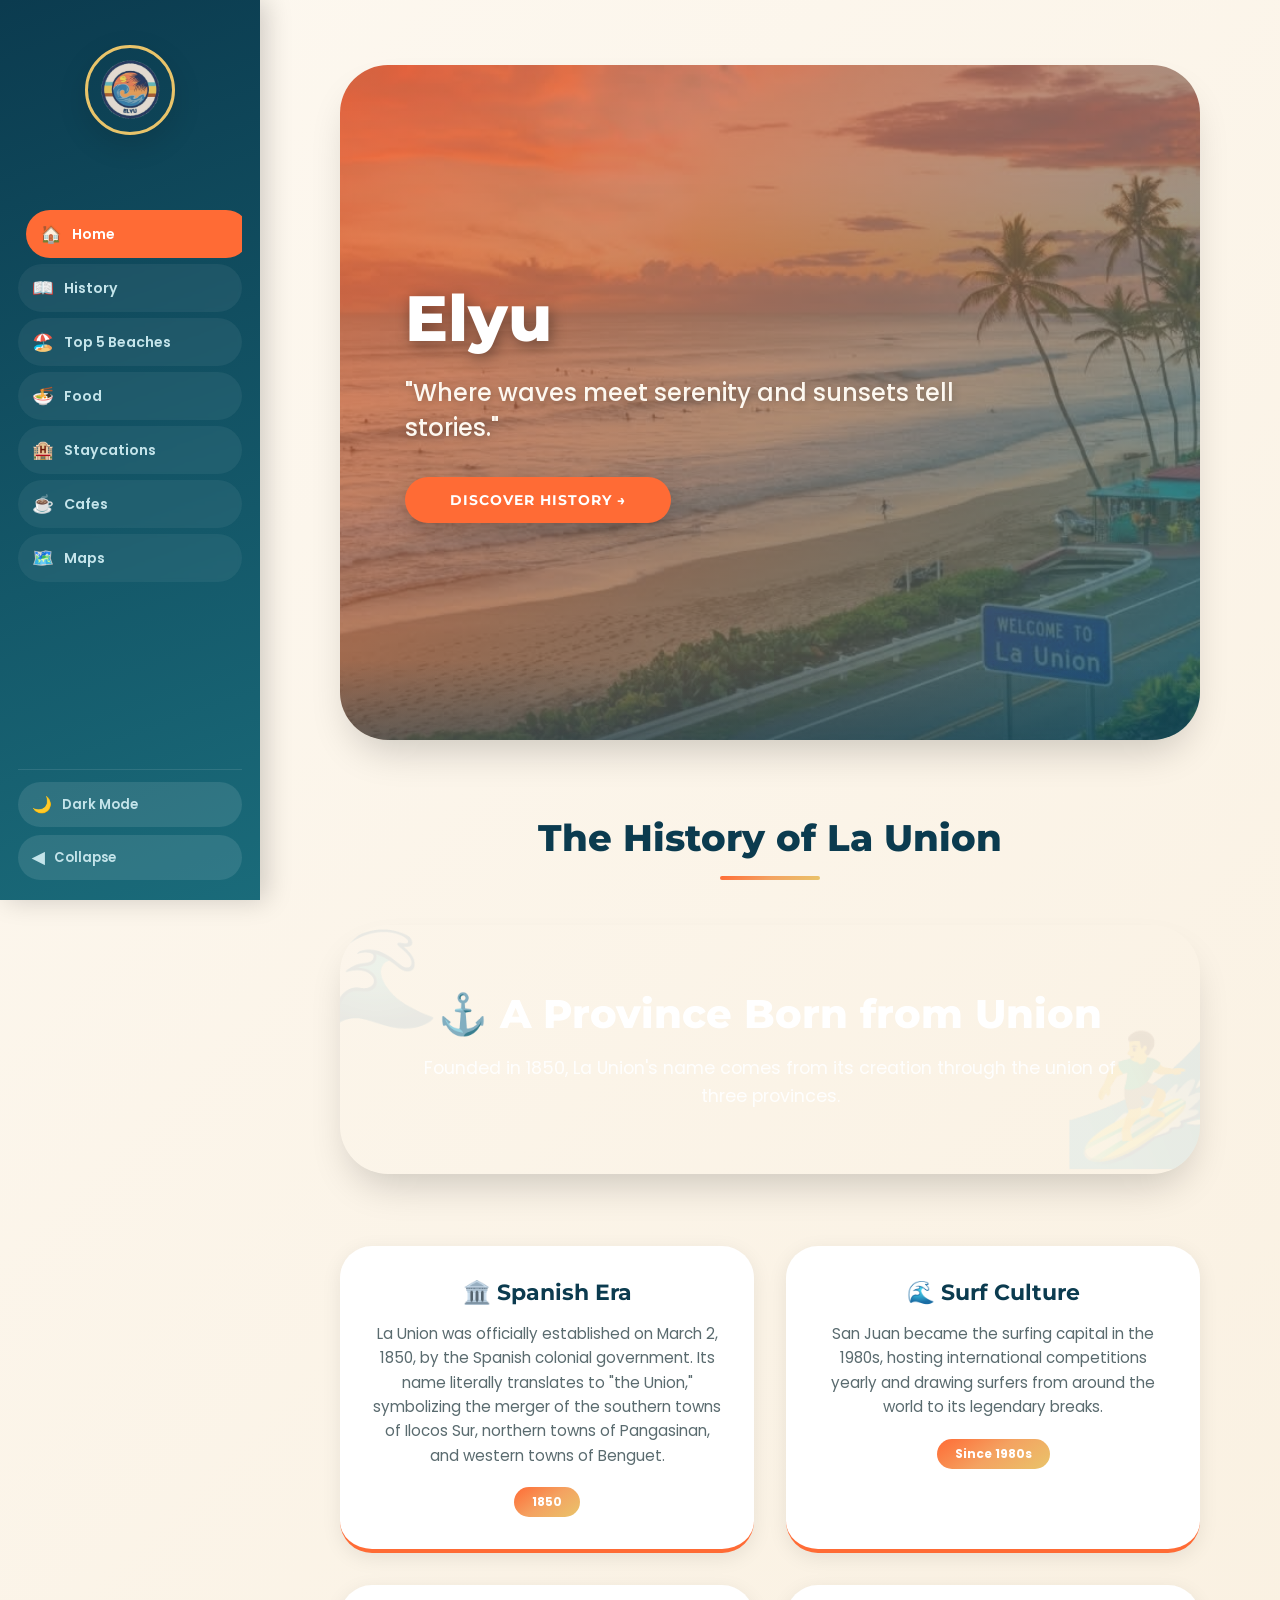
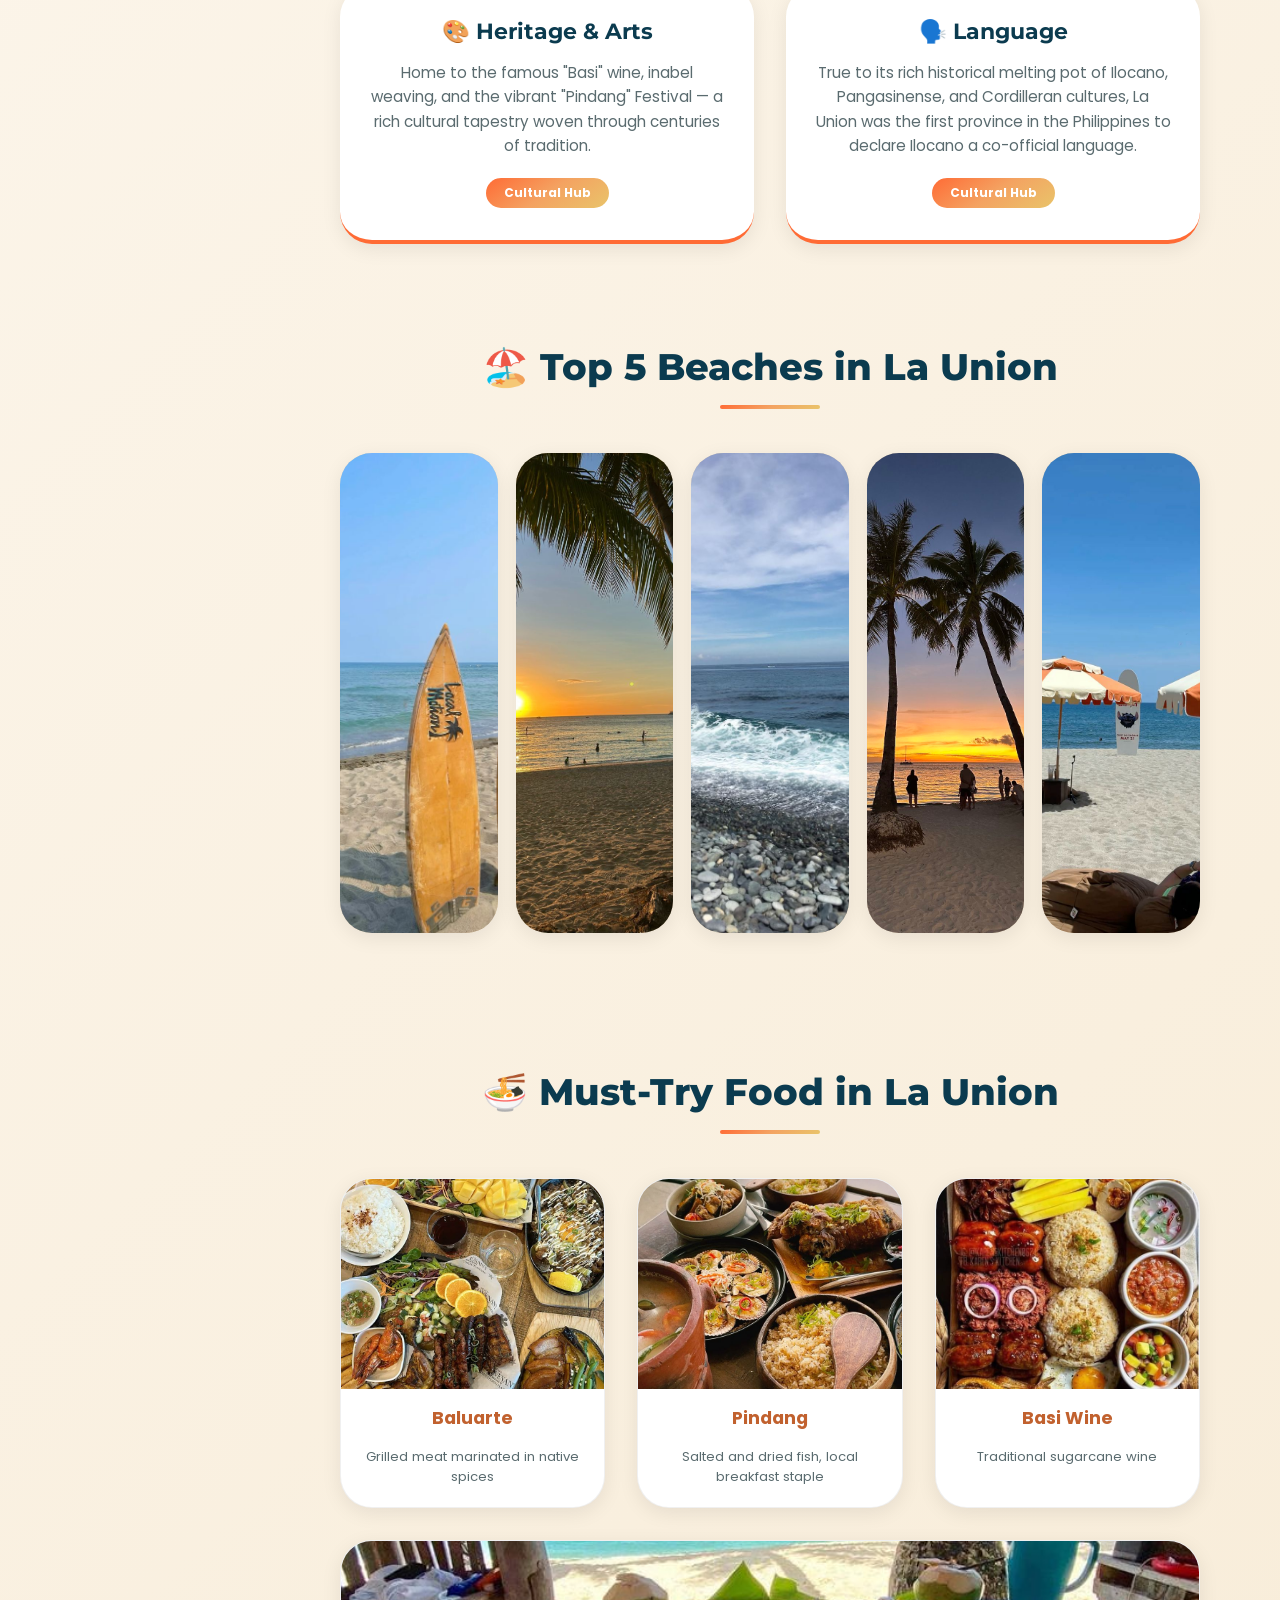
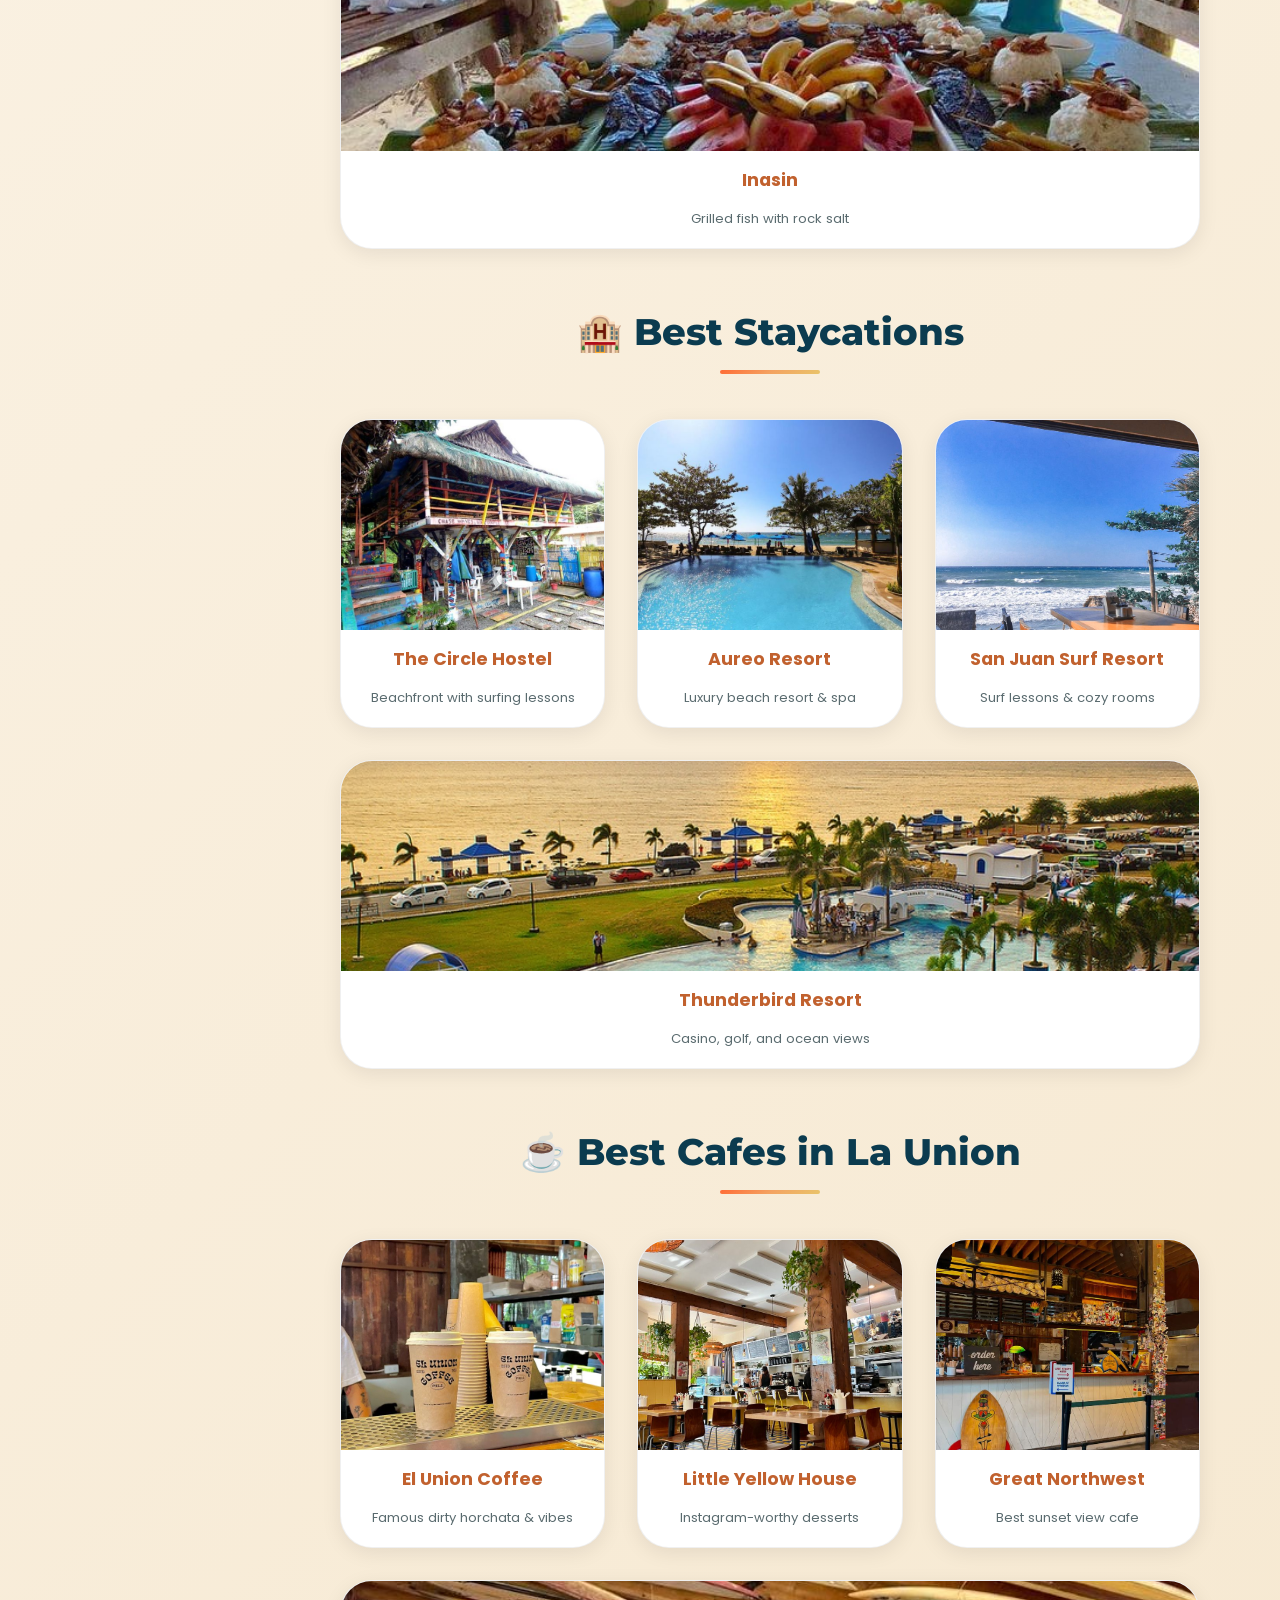
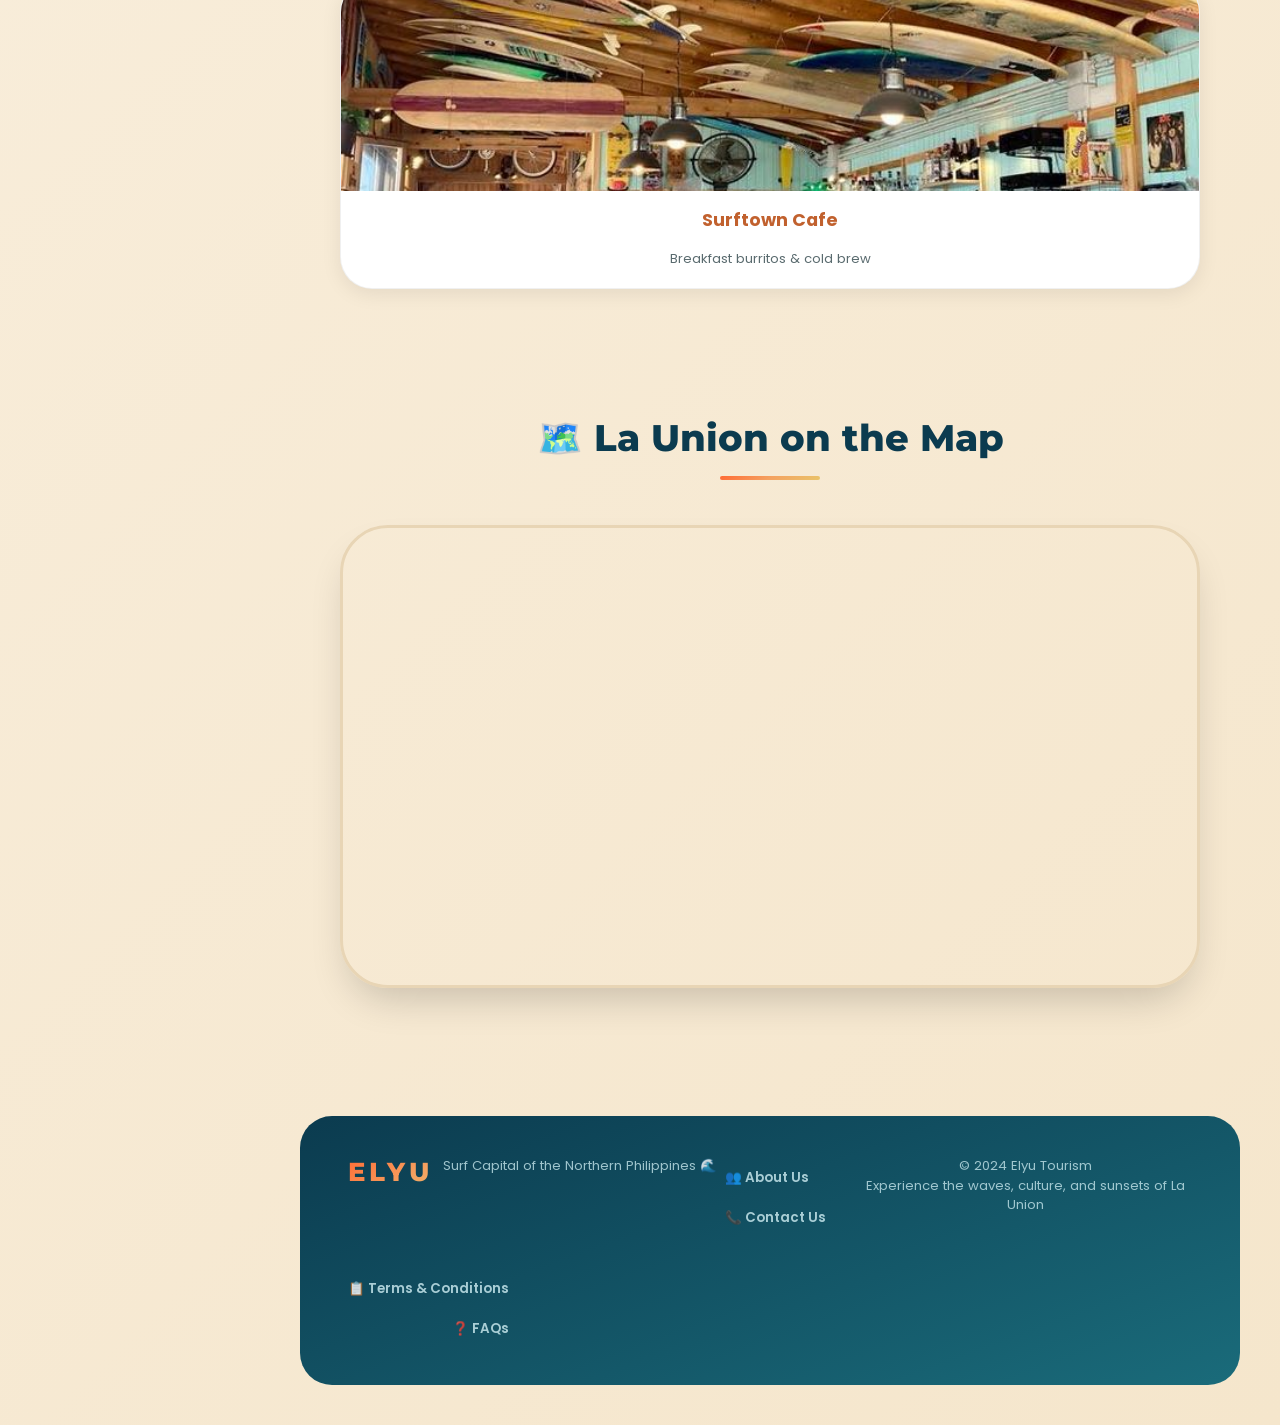
==== index.html @ 0e7e81a7 "Update and rename LAUNION.html to index.html" ====
<!DOCTYPE html>
<html lang="en">
<head>
    <meta charset="UTF-8">
    <meta name="viewport" content="width=device-width, initial-scale=1.0">
    <title>La Union | Surf Capital of the Northern Philippines</title>
    <link rel="preconnect" href="https://fonts.googleapis.com">
    <link rel="preconnect" href="https://fonts.gstatic.com" crossorigin>
    <link href="https://fonts.googleapis.com/css2?family=Montserrat:wght@400;600;700;800&family=Poppins:wght@400;500;600&display=swap" rel="stylesheet">
    <link rel="stylesheet" href="LAUNION.css">
</head>
<script>/* ============================================================
   ELYU - La Union Tourism Website
   Enhanced CSS v2: Responsive Sidebar, Hamburger, Carousel,
   Footer, Restaurant Cards, Schedule Button
   WITH CLEAN DARK MODE - BRIGHT ELYU TEXT
   ============================================================ */

/* ----- RESET ----- */
*, *::before, *::after {
    margin: 0;
    padding: 0;
    box-sizing: border-box;
}

/* ============================================================
   CSS VARIABLES — LIGHT MODE (DEFAULT)
   ============================================================ */
:root {
    --primary-font: 'Montserrat', sans-serif;
    --body-font: 'Poppins', sans-serif;

    /* 🌅 SUNSET VIBES COLOR PALETTE */
    --sunset-orange: #FF6B35;
    --sunset-coral: #F4A261;
    --sunset-gold: #E9C46A;
    --sunset-pink: #E76F51;
    --sunset-glow: #FFB347;

    /* Ocean Waters */
    --ocean-deep: #0B3B4F;
    --ocean-wave: #1A6B7A;
    --ocean-shallow: #4AA3B0;
    --ocean-foam: #8DC9D4;
    --ocean-mist: #C4E4EA;

    /* Sand & Beach */
    --sand-light: #FDF8F0;
    --sand-warm: #F5E6CC;
    --sand-deep: #E8D5B5;

    /* Terracotta */
    --terracotta: #C1612E;
    --terracotta-dark: #9B451D;

    /* Text */
    --text-dark: #1E2A2E;
    --text-light: #5A6B6F;
    --text-white: #FFFFFF;

    /* Surfaces */
    --bg-body: linear-gradient(135deg, #FDF8F0 0%, #F5E6CC 100%);
    --bg-card: #ffffff;
    --bg-card-hover: #ffffff;
    --border-card: rgba(0,0,0,0.06);
    --text-card-title: #C1612E;
    --text-card-desc: #5A6B6F;
    --section-title-color: #0B3B4F;
    --contact-bg: #ffffff;
    --contact-text: #1E2A2E;

    /* Gradients */
    --sidebar-gradient: linear-gradient(160deg, #0B3B4F 0%, #1A6B7A 100%);
    --hero-gradient: linear-gradient(135deg, rgba(255,107,53,0.75), rgba(26,107,122,0.65));
    --sunset-gradient: linear-gradient(145deg, #FF6B35, #F4A261, #E9C46A);
    --ocean-gradient: linear-gradient(145deg, #0B3B4F, #1A6B7A, #4AA3B0);

    /* Layout */
    --sidebar-width: 260px;
    --sidebar-collapsed: 70px;
    --transition: all 0.35s cubic-bezier(0.2, 0.9, 0.4, 1.1);
    --transition-fast: all 0.2s ease;
    --shadow-sm: 0 5px 20px rgba(0,0,0,0.08);
    --shadow-md: 0 10px 30px rgba(0,0,0,0.12);
    --shadow-lg: 0 20px 40px -12px rgba(0,0,0,0.2);
    --border-radius-lg: 48px;
    --border-radius-md: 32px;
    --border-radius-sm: 24px;
}

/* ============================================================
   DARK MODE VARIABLES
   ============================================================ */
body.dark-mode {
    --sand-light: #0d1b2a;
    --sand-warm: #0a1520;
    --sand-deep: #112233;
    --bg-body: linear-gradient(135deg, #0d1b2a 0%, #0a1520 100%);
    --bg-card: #112233;
    --bg-card-hover: #1a2e44;
    --border-card: rgba(255,255,255,0.07);
    --text-dark: #e8f4f8;
    --text-light: #8aabb8;
    --text-card-title: #FFB347;
    --text-card-desc: #8aabb8;
    --section-title-color: #C4E4EA;
    --sidebar-gradient: linear-gradient(160deg, #06202e 0%, #0d3040 100%);
    --contact-bg: #112233;
    --contact-text: #e8f4f8;
    --ocean-deep: #C4E4EA;
}

/* ============================================================
   BODY
   ============================================================ */
html { scroll-behavior: smooth; }

body {
    font-family: var(--body-font);
    background: var(--bg-body);
    color: var(--text-dark);
    min-height: 100vh;
    transition: background 0.4s ease, color 0.4s ease;
}

/* ============================================================
   HAMBURGER BUTTON (mobile only)
   ============================================================ */
.hamburger-btn {
    display: none;
    position: fixed;
    top: 14px;
    left: 14px;
    z-index: 1100;
    background: var(--sunset-orange);
    border: none;
    width: 46px;
    height: 46px;
    border-radius: 12px;
    cursor: pointer;
    flex-direction: column;
    align-items: center;
    justify-content: center;
    gap: 5px;
    padding: 10px;
    box-shadow: var(--shadow-md);
    transition: background 0.2s ease, transform 0.2s ease;
}

.hamburger-btn span {
    display: block;
    width: 22px;
    height: 2.5px;
    background: white;
    border-radius: 4px;
    transition: transform 0.3s ease, opacity 0.3s ease;
}

.hamburger-btn.open span:nth-child(1) { transform: translateY(7.5px) rotate(45deg); }
.hamburger-btn.open span:nth-child(2) { opacity: 0; }
.hamburger-btn.open span:nth-child(3) { transform: translateY(-7.5px) rotate(-45deg); }

.hamburger-btn:hover { background: var(--terracotta-dark); transform: scale(1.05); }

/* ============================================================
   SIDEBAR OVERLAY (mobile backdrop)
   ============================================================ */
.sidebar-overlay {
    display: none;
    position: fixed;
    inset: 0;
    background: rgba(0,0,0,0.55);
    backdrop-filter: blur(4px);
    z-index: 990;
    opacity: 0;
    transition: opacity 0.3s ease;
}

.sidebar-overlay.active {
    opacity: 1;
    pointer-events: all;
}

/* ============================================================
   SIDEBAR
   ============================================================ */
.sidebar {
    width: var(--sidebar-width);
    height: 100vh;
    background: var(--sidebar-gradient);
    position: fixed;
    top: 0;
    left: 0;
    padding: 45px 18px 20px;
    display: flex;
    flex-direction: column;
    z-index: 1000;
    transition: width 0.38s cubic-bezier(0.4, 0, 0.2, 1),
                padding 0.38s ease,
                transform 0.38s cubic-bezier(0.4, 0, 0.2, 1);
    box-shadow: 6px 0 25px rgba(0,0,0,0.18);
    overflow: hidden;
}

.sidebar.collapsed {
    width: var(--sidebar-collapsed);
    padding: 45px 10px 20px;
}

/* Logo area */
.logo-container {
    display: flex;
    flex-direction: column;
    align-items: center;
    margin-bottom: 35px;
    transition: var(--transition);
    min-height: 130px;
}

.sidebar.collapsed .logo-container {
    min-height: 60px;
    margin-bottom: 15px;
}

.real-img {
    width: 90px;
    height: 90px;
    object-fit: cover;
    border-radius: 50%;
    border: 3px solid var(--sunset-gold);
    box-shadow: var(--shadow-md);
    transition: transform 0.3s ease, width 0.38s ease, height 0.38s ease;
    flex-shrink: 0;
}

.real-img:hover { transform: scale(1.05); }

.sidebar.collapsed .real-img { width: 42px; height: 42px; }

.logo-text {
    margin-top: 10px;
    font-size: 1.4rem;
    letter-spacing: 4px;
    font-family: var(--primary-font);
    font-weight: 800;
    background: var(--sunset-gradient);
    -webkit-background-clip: text;
    background-clip: text;
    color: transparent;
    white-space: nowrap;
    transition: opacity 0.25s ease, max-height 0.38s ease;
    overflow: hidden;
    max-height: 40px;
}

.sidebar.collapsed .logo-text {
    opacity: 0;
    max-height: 0;
    margin-top: 0;
}

/* Nav links */
.sidebar nav {
    display: flex;
    flex-direction: column;
    gap: 6px;
    flex: 1;
    overflow-y: auto;
    overflow-x: hidden;
    scrollbar-width: none;
}
.sidebar nav::-webkit-scrollbar { display: none; }

.sidebar nav a {
    color: var(--ocean-mist);
    text-decoration: none;
    font-weight: 600;
    padding: 11px 14px;
    border-radius: 50px;
    transition: var(--transition);
    background: rgba(255,255,255,0.06);
    backdrop-filter: blur(2px);
    font-size: 0.88rem;
    display: flex;
    align-items: center;
    gap: 10px;
    white-space: nowrap;
    overflow: hidden;
}

.sidebar nav a .nav-icon {
    font-size: 1.1rem;
    flex-shrink: 0;
    width: 22px;
    text-align: center;
}

.nav-label { transition: opacity 0.25s ease; }
.sidebar.collapsed .nav-label { opacity: 0; }

.sidebar nav a:hover {
    background: var(--sunset-orange);
    color: white;
    transform: translateX(5px);
    box-shadow: var(--shadow-sm);
}

.sidebar.collapsed nav a:hover { transform: translateX(0) scale(1.1); }

/* Sidebar bottom controls */
.sidebar-controls {
    display: flex;
    flex-direction: column;
    gap: 8px;
    margin-top: 12px;
    padding-top: 12px;
    border-top: 1px solid rgba(255,255,255,0.1);
}

.sidebar-toggle-btn {
    background: rgba(255,255,255,0.1);
    border: none;
    color: var(--ocean-mist);
    padding: 10px 14px;
    border-radius: 50px;
    cursor: pointer;
    font-size: 1rem;
    transition: var(--transition);
    display: flex;
    align-items: center;
    gap: 10px;
    font-family: var(--body-font);
    font-weight: 600;
    white-space: nowrap;
    overflow: hidden;
}

.sidebar-toggle-btn:hover { background: var(--sunset-orange); color: white; }
.sidebar-toggle-btn .btn-label { transition: opacity 0.25s ease; font-size: 0.82rem; }
.sidebar.collapsed .sidebar-toggle-btn .btn-label { opacity: 0; }

/* Dark Mode Toggle Button */
.dark-toggle-btn {
    background: rgba(255,255,255,0.1);
    border: none;
    color: var(--ocean-mist);
    padding: 10px 14px;
    border-radius: 50px;
    cursor: pointer;
    font-size: 1rem;
    transition: var(--transition);
    display: flex;
    align-items: center;
    gap: 10px;
    font-family: var(--body-font);
    font-weight: 600;
    white-space: nowrap;
    overflow: hidden;
}

.dark-toggle-btn:hover { background: var(--sunset-gold); color: var(--ocean-deep); }
.dark-toggle-btn .btn-label { font-size: 0.82rem; transition: opacity 0.25s ease; }
.sidebar.collapsed .dark-toggle-btn .btn-label { opacity: 0; }

/* ============================================================
   MAIN CONTENT
   ============================================================ */
main {
    margin-left: var(--sidebar-width);
    width: calc(100% - var(--sidebar-width));
    padding: 20px 40px;
    transition: margin-left 0.38s cubic-bezier(0.4,0,0.2,1),
                width 0.38s cubic-bezier(0.4,0,0.2,1);
}

main.shifted {
    margin-left: var(--sidebar-collapsed);
    width: calc(100% - var(--sidebar-collapsed));
}

section {
    min-height: 85vh;
    padding: 30px 40px;
    display: flex;
    flex-direction: column;
    justify-content: center;
    scroll-margin-top: 20px;
}

/* ============================================================
   HERO SECTION
   ============================================================ */
.hero {
    background: var(--hero-gradient), url('LAUNION.jpg');
    background-size: cover;
    background-position: center 30%;
    background-repeat: no-repeat;
    border-radius: var(--border-radius-lg);
    padding: 90px 65px;
    min-height: 75vh;
    display: flex;
    flex-direction: column;
    justify-content: center;
    box-shadow: var(--shadow-lg);
    position: relative;
    overflow: hidden;
}

.hero::before {
    content: '';
    position: absolute;
    bottom: 0; left: 0; right: 0;
    height: 80px;
    background: linear-gradient(to top, rgba(11,59,79,0.4), transparent);
    pointer-events: none;
}

.hero h1 {
    font-size: clamp(2.5rem, 5vw, 5.5rem);
    font-weight: 800;
    font-family: var(--primary-font);
    color: white;
    text-shadow: 2px 4px 15px rgba(0,0,0,0.4);
    line-height: 1.15;
    margin-bottom: 1.2rem;
    max-width: 750px;
    position: relative;
    z-index: 3;
    animation: fadeSlideUp 0.9s ease both;
}

.hero p {
    font-size: clamp(1rem, 2vw, 1.5rem);
    color: var(--sand-light);
    font-weight: 500;
    max-width: 550px;
    text-shadow: 1px 2px 8px rgba(0,0,0,0.3);
    margin-bottom: 2rem;
    position: relative;
    z-index: 3;
    animation: fadeSlideUp 0.9s 0.15s ease both;
}

@keyframes fadeSlideUp {
    from { opacity: 0; transform: translateY(30px); }
    to   { opacity: 1; transform: translateY(0); }
}

/* ============================================================
   BUTTONS
   ============================================================ */
.explore-btn {
    font-size: 0.9rem;
    background: var(--sunset-orange);
    color: white;
    padding: 14px 45px;
    border-radius: 50px;
    text-decoration: none;
    font-weight: 700;
    text-transform: uppercase;
    font-family: var(--primary-font);
    width: fit-content;
    transition: var(--transition);
    box-shadow: 0 8px 25px rgba(0,0,0,0.2);
    border: none;
    cursor: pointer;
    letter-spacing: 1px;
    position: relative;
    z-index: 3;
    animation: fadeSlideUp 0.9s 0.3s ease both;
}

.explore-btn:hover {
    background: var(--terracotta-dark);
    transform: translateY(-3px);
    box-shadow: 0 15px 30px rgba(0,0,0,0.25);
}

.btn-small {
    background: var(--sunset-orange);
    border: none;
    padding: 12px 32px;
    border-radius: 50px;
    font-weight: 600;
    color: white;
    margin-top: 1rem;
    cursor: pointer;
    transition: var(--transition);
    font-family: var(--primary-font);
    font-size: 0.88rem;
}

.btn-small:hover { background: var(--terracotta-dark); transform: translateY(-2px); }

.btn-ocean {
    background: var(--ocean-gradient);
    border: none;
    padding: 12px 32px;
    border-radius: 50px;
    font-weight: 600;
    color: white;
    margin-top: 0.6rem;
    cursor: pointer;
    transition: var(--transition);
    font-family: var(--primary-font);
    font-size: 0.88rem;
    text-decoration: none;
    display: inline-flex;
    align-items: center;
    gap: 6px;
}

.btn-ocean:hover { opacity: 0.88; transform: translateY(-2px); box-shadow: var(--shadow-md); }

/* ============================================================
   SECTION TITLES
   ============================================================ */
.section-title {
    font-size: 2.3rem;
    font-family: var(--primary-font);
    text-align: center;
    margin-bottom: 2.8rem;
    color: var(--section-title-color);
    font-weight: 800;
    position: relative;
    transition: color 0.4s ease;
}

.section-title::after {
    content: '';
    display: block;
    width: 100px;
    height: 4px;
    background: var(--sunset-gradient);
    margin: 1rem auto 0;
    border-radius: 4px;
}

/* ============================================================
   HISTORY / STORY SECTION
   ============================================================ */
.story-hero {
    background: linear-gradient(135deg, rgba(11,59,79,0.92), rgba(255,107,53,0.85)),
        url('https://images.unsplash.com/photo-1589330273594-fade1ee91647?q=80&w=2070&auto=format');
    background-size: cover;
    background-position: center;
    background-attachment: fixed;
    border-radius: var(--border-radius-lg);
    padding: 4rem 3rem;
    text-align: center;
    margin-bottom: 3.5rem;
    color: white;
    box-shadow: var(--shadow-lg);
    position: relative;
    overflow: hidden;
}

body.dark-mode .story-hero 
    /* Dark mode hero background - night time effect only */
body.dark-mode .hero {
    background: linear-gradient(135deg, 
                rgba(10, 10, 30, 0.85), 
                rgba(30, 20, 50, 0.8),
                rgba(0, 0, 0, 0.7)),
                url('LAUNION.jpg');
    background-size: cover;
    background-position: center 30%;
    background-repeat: no-repeat;
}

.story-hero::before { content: '🏄‍♂️'; position: absolute; font-size: 8rem; opacity: 0.08; bottom: -20px; right: -20px; pointer-events: none; }
.story-hero::after  { content: '🌊'; position: absolute; font-size: 6rem; opacity: 0.08; top: -20px; left: -20px; pointer-events: none; }

.story-hero h2 { font-size: 2.5rem; font-weight: 800; font-family: var(--primary-font); margin-bottom: 1rem; }
.story-hero p  { font-size: 1.1rem; max-width: 700px; margin: 0 auto; opacity: 0.95; line-height: 1.6; }

.story-grid {
    display: grid;
    grid-template-columns: repeat(auto-fit, minmax(300px, 1fr));
    gap: 2rem;
    margin-top: 1rem;
}

.story-card {
    background: var(--bg-card);
    border-radius: var(--border-radius-md);
    padding: 2rem 1.8rem;
    transition: var(--transition);
    box-shadow: var(--shadow-sm);
    border-bottom: 4px solid var(--sunset-orange);
    position: relative;
    overflow: hidden;
    text-align: center;
}

.story-card::before {
    content: '';
    position: absolute;
    top: 0; left: 0; right: 0;
    height: 4px;
    background: var(--sunset-gradient);
    opacity: 0;
    transition: var(--transition);
}

.story-card:hover::before { opacity: 1; }
.story-card:hover { transform: translateY(-10px); box-shadow: var(--shadow-lg); }

.story-card h3 { color: var(--section-title-color); margin-bottom: 1rem; font-size: 1.4rem; font-weight: 700; font-family: var(--primary-font); }
.story-card p  { color: var(--text-card-desc); line-height: 1.6; margin-bottom: 1.2rem; font-size: 0.95rem; }

.info-badge {
    display: inline-flex;
    align-items: center;
    background: var(--sunset-gradient);
    padding: 6px 18px;
    border-radius: 50px;
    font-size: 0.75rem;
    font-weight: 700;
    color: white;
    transition: var(--transition);
}

.story-card:hover .info-badge { transform: scale(1.05); box-shadow: 0 4px 12px rgba(255,107,53,0.3); }

/* ============================================================
   BEACHES SLIDER
   ============================================================ */
.slides {
    display: flex;
    width: 100%;
    height: 480px;
    gap: 18px;
    list-style: none;
    margin-bottom: 35px;
}

.slides li {
    flex: 1;
    position: relative;
    overflow: hidden;
    border-radius: var(--border-radius-md);
    transition: flex 0.6s cubic-bezier(0.25,1,0.5,1);
    cursor: pointer;
    background: var(--sand-deep);
    display: flex;
    align-items: center;
    justify-content: center;
    box-shadow: var(--shadow-sm);
}

.slides li:hover { flex: 4.5; }

.slides img { width: 100%; height: 100%; object-fit: cover; pointer-events: none; }

.content {
    position: absolute;
    bottom: 0; left: 0; right: 0;
    padding: 30px 25px;
    background: linear-gradient(transparent, rgba(11,59,79,0.9));
    color: white;
    opacity: 0;
    transition: opacity 0.4s ease;
}

.slides li:hover .content { opacity: 1; }
.content h3 { font-size: 1.4rem; font-family: var(--primary-font); margin-bottom: 5px; }
.content p  { font-size: 0.85rem; opacity: 0.9; }

.info-trigger {
    position: absolute;
    top: 12px;
    right: 12px;
    background: var(--sunset-orange);
    color: white;
    border: none;
    width: 36px;
    height: 36px;
    border-radius: 50%;
    font-size: 1rem;
    cursor: pointer;
    opacity: 0;
    transition: opacity 0.3s ease, transform 0.3s ease;
    display: flex;
    align-items: center;
    justify-content: center;
    z-index: 5;
    box-shadow: var(--shadow-sm);
}

.slides li:hover .info-trigger { opacity: 1; }
.info-trigger:hover { transform: scale(1.15); }

/* ============================================================
   GALLERY CARDS (Food / Staycations / Cafes)
   ============================================================ */
.gallery-list {
    display: flex;
    flex-wrap: wrap;
    gap: 2rem;
    list-style: none;
    justify-content: center;
}

.gallery-card {
    flex: 1 1 230px;
    background: var(--bg-card);
    border-radius: var(--border-radius-md);
    overflow: hidden;
    transition: var(--transition);
    cursor: pointer;
    box-shadow: var(--shadow-sm);
    display: flex;
    flex-direction: column;
    min-width: 190px;
    border: 1px solid var(--border-card);
}

.gallery-card:hover { transform: translateY(-10px); box-shadow: var(--shadow-lg); }

.img-holder {
    height: 210px;
    background-size: cover;
    background-position: center;
    transition: transform 0.5s ease;
    position: relative;
}

.gallery-card:hover .img-holder { transform: scale(1.07); }

.gallery-card h3 {
    background: var(--bg-card);
    margin: 0;
    padding: 1rem;
    font-size: 1.1rem;
    font-weight: 700;
    text-align: center;
    color: var(--text-card-title);
    transition: var(--transition);
}

.gallery-card:hover h3 { background: var(--sunset-orange); color: white; }

.gallery-card .desc {
    padding: 0 1rem 1.2rem;
    font-size: 0.82rem;
    color: var(--text-card-desc);
    text-align: center;
}

/* ============================================================
   MAP SECTION
   ============================================================ */
.map-container {
    border-radius: var(--border-radius-lg);
    overflow: hidden;
    box-shadow: var(--shadow-lg);
    border: 3px solid var(--sand-deep);
    width: 100%;
}

body.dark-mode .map-container { border-color: rgba(255,255,255,0.1); }

/* ============================================================
   MODAL — Base
   ============================================================ */
.modal-overlay {
    position: fixed;
    inset: 0;
    background: rgba(0,0,0,0.72);
    backdrop-filter: blur(10px);
    z-index: 9000;
    display: flex;
    align-items: center;
    justify-content: center;
    padding: 20px;
    opacity: 0;
    pointer-events: none;
    transition: opacity 0.3s ease;
}

.modal-overlay.active {
    opacity: 1;
    pointer-events: all;
}

.modal-panel {
    background: var(--bg-card);
    border-radius: 28px;
    max-width: 700px;
    width: 100%;
    overflow: hidden;
    box-shadow: 0 30px 80px rgba(0,0,0,0.5);
    transform: scale(0.88) translateY(30px);
    transition: transform 0.38s cubic-bezier(0.2,0.9,0.4,1.1);
    max-height: 90vh;
    overflow-y: auto;
    scrollbar-width: none;
    position: relative;
}

.modal-panel::-webkit-scrollbar { display: none; }

.modal-overlay.active .modal-panel { transform: scale(1) translateY(0); }

/* ============================================================
   MODAL — Image Carousel
   ============================================================ */
.modal-carousel {
    position: relative;
    width: 100%;
    height: 280px;
    overflow: hidden;
    display: none;
}

.modal-carousel.active { display: block; }

.carousel-track {
    display: flex;
    height: 100%;
    transition: transform 0.45s cubic-bezier(0.4,0,0.2,1);
}

.carousel-slide {
    flex: 0 0 100%;
    height: 100%;
    background-size: cover;
    background-position: center;
}

.carousel-arrow {
    position: absolute;
    top: 50%;
    transform: translateY(-50%);
    background: rgba(0,0,0,0.5);
    border: none;
    color: white;
    width: 40px;
    height: 40px;
    border-radius: 50%;
    font-size: 1rem;
    cursor: pointer;
    display: flex;
    align-items: center;
    justify-content: center;
    transition: background 0.2s ease, transform 0.2s ease;
    z-index: 10;
    backdrop-filter: blur(4px);
}

.carousel-prev { left: 12px; }
.carousel-next { right: 12px; }

.carousel-arrow:hover {
    background: var(--sunset-orange);
    transform: translateY(-50%) scale(1.1);
}

.carousel-indicators {
    position: absolute;
    bottom: 12px;
    left: 50%;
    transform: translateX(-50%);
    display: flex;
    gap: 6px;
    z-index: 10;
}

.carousel-dot-sm {
    width: 8px;
    height: 8px;
    border-radius: 50%;
    background: rgba(255,255,255,0.5);
    cursor: pointer;
    transition: all 0.2s ease;
    border: none;
}

.carousel-dot-sm.active {
    background: white;
    width: 20px;
    border-radius: 50px;
}

/* ============================================================
   MODAL — Banner (non-carousel)
   ============================================================ */
.modal-banner {
    width: 100%;
    height: 260px;
    display: none;
    background-size: cover;
    background-position: center;
}

.modal-banner.active { display: block; }

/* ============================================================
   MODAL — Body
   ============================================================ */
.modal-body { padding: 2rem 2.2rem 2.5rem; }

.modal-category {
    font-size: 0.72rem;
    font-weight: 700;
    letter-spacing: 3px;
    text-transform: uppercase;
    color: var(--sunset-orange);
    margin-bottom: 0.5rem;
}

.modal-title {
    font-family: var(--primary-font);
    font-size: 1.9rem;
    font-weight: 800;
    color: var(--section-title-color);
    margin-bottom: 0.8rem;
    line-height: 1.2;
}

.modal-location {
    display: inline-flex;
    align-items: center;
    gap: 6px;
    font-size: 0.82rem;
    color: var(--text-light);
    background: var(--sand-warm);
    padding: 5px 14px;
    border-radius: 50px;
    margin-bottom: 1.2rem;
}

body.dark-mode .modal-location { background: rgba(255,255,255,0.1); }

.modal-desc {
    font-size: 0.95rem;
    color: var(--text-card-desc);
    line-height: 1.7;
    margin-bottom: 1.4rem;
}

.modal-facts {
    display: flex;
    flex-wrap: wrap;
    gap: 0.6rem;
    margin-bottom: 1.5rem;
}

.fact-tag {
    background: var(--ocean-gradient);
    color: white;
    padding: 5px 14px;
    border-radius: 50px;
    font-size: 0.76rem;
    font-weight: 600;
}

.modal-rating {
    display: flex;
    align-items: center;
    gap: 8px;
    font-size: 0.88rem;
    color: var(--text-light);
    margin-bottom: 1.6rem;
}

.stars { color: var(--sunset-gold); font-size: 1.1rem; }

/* Modal action buttons row */
.modal-actions {
    display: flex;
    flex-wrap: wrap;
    gap: 10px;
    margin-top: 0.5rem;
}

/* ============================================================
   RESTAURANT CARDS (Food modal)
   ============================================================ */
.modal-restaurants {
    margin-bottom: 1.4rem;
}

.restaurants-label {
    font-family: var(--primary-font);
    font-weight: 700;
    font-size: 0.85rem;
    text-transform: uppercase;
    letter-spacing: 2px;
    color: var(--sunset-orange);
    margin-bottom: 0.8rem;
}

.restaurant-cards {
    display: flex;
    flex-direction: column;
    gap: 10px;
}

.restaurant-card {
    background: var(--sand-warm);
    border-radius: 16px;
    padding: 0.9rem 1.1rem;
    display: flex;
    flex-direction: column;
    gap: 3px;
    border-left: 4px solid var(--sunset-orange);
    transition: var(--transition-fast);
}

body.dark-mode .restaurant-card { background: rgba(255,255,255,0.06); }

.restaurant-card:hover { transform: translateX(4px); }

.restaurant-name {
    font-family: var(--primary-font);
    font-weight: 700;
    font-size: 0.9rem;
    color: var(--section-title-color);
}

.restaurant-desc {
    font-size: 0.8rem;
    color: var(--text-card-desc);
    line-height: 1.4;
}

.restaurant-addr {
    font-size: 0.75rem;
    color: var(--text-light);
    display: flex;
    align-items: center;
    gap: 4px;
}

/* ============================================================
   MODAL CLOSE BUTTON
   ============================================================ */
.modal-close-btn {
    position: absolute;
    top: 16px;
    right: 16px;
    background: rgba(0,0,0,0.55);
    border: none;
    color: white;
    width: 38px;
    height: 38px;
    border-radius: 50%;
    font-size: 1.1rem;
    cursor: pointer;
    transition: var(--transition-fast);
    display: flex;
    align-items: center;
    justify-content: center;
    z-index: 5;
}

.modal-close-btn:hover { background: var(--sunset-orange); transform: scale(1.1); }

/* ============================================================
   ABOUT US CAROUSEL
   ============================================================ */
#about {
    min-height: auto;
    padding: 60px 40px;
}

.team-carousel-wrapper {
    position: relative;
    overflow: hidden;
}

.team-track {
    display: flex;
    gap: 24px;
    transition: transform 0.5s cubic-bezier(0.4, 0, 0.2, 1);
}

.team-card {
    flex: 0 0 220px;
    background: var(--bg-card);
    border-radius: var(--border-radius-md);
    padding: 2rem 1.5rem;
    text-align: center;
    box-shadow: var(--shadow-sm);
    transition: var(--transition);
    border: 1px solid var(--border-card);
    cursor: default;
}

.team-card:hover { transform: translateY(-10px); box-shadow: var(--shadow-lg); }

.team-avatar {
    width: 90px;
    height: 90px;
    border-radius: 50%;
    background: var(--ocean-gradient);
    margin: 0 auto 1rem;
    display: flex;
    align-items: center;
    justify-content: center;
    font-size: 2.4rem;
    box-shadow: var(--shadow-sm);
    transition: transform 0.3s ease;
}

.team-card:hover .team-avatar { transform: scale(1.08) rotate(5deg); }

.team-name { font-family: var(--primary-font); font-weight: 700; font-size: 1rem; color: var(--section-title-color); margin-bottom: 4px; }
.team-role { font-size: 0.72rem; font-weight: 700; letter-spacing: 2px; text-transform: uppercase; color: var(--sunset-orange); margin-bottom: 10px; }
.team-desc { font-size: 0.8rem; color: var(--text-card-desc); line-height: 1.55; }

.carousel-controls {
    display: flex;
    align-items: center;
    justify-content: center;
    gap: 14px;
    margin-top: 1.8rem;
}

.carousel-btn {
    background: var(--sunset-orange);
    border: none;
    color: white;
    width: 42px;
    height: 42px;
    border-radius: 50%;
    font-size: 1.1rem;
    cursor: pointer;
    transition: var(--transition);
    display: flex;
    align-items: center;
    justify-content: center;
}

.carousel-btn:hover { background: var(--terracotta-dark); transform: scale(1.1); }

.carousel-dots { display: flex; gap: 8px; }

.carousel-dot {
    width: 9px;
    height: 9px;
    border-radius: 50%;
    background: var(--sand-deep);
    cursor: pointer;
    transition: var(--transition);
}

body.dark-mode .carousel-dot { background: rgba(255,255,255,0.2); }

.carousel-dot.active {
    background: var(--sunset-orange);
    width: 24px;
    border-radius: 50px;
}

/* ============================================================
   CONTACT SECTION
   ============================================================ */
.contact-card {
    background: var(--contact-bg);
    border-radius: var(--border-radius-lg);
    padding: 2.8rem;
    text-align: center;
    max-width: 750px;
    margin: 0 auto;
    box-shadow: var(--shadow-md);
    transition: var(--transition);
    border: 1px solid var(--sunset-gold);
    color: var(--contact-text);
}

.contact-card:hover { transform: translateY(-6px); box-shadow: var(--shadow-lg); }
.contact-card h3 { font-family: var(--primary-font); font-size: 1.5rem; font-weight: 700; margin-bottom: 1rem; color: var(--section-title-color); }
.contact-card p { margin-bottom: 0.5rem; color: var(--contact-text); }

/* ============================================================
   FOOTER
   ============================================================ */
.footer-tag {
    background: var(--sidebar-gradient);
    color: var(--ocean-mist);
    padding: 2.5rem 3rem;
    margin-top: 2rem;
    border-radius: var(--border-radius-md);
    margin-bottom: 20px;
}

.footer-inner {
    display: flex;
    flex-wrap: wrap;
    gap: 2rem;
    align-items: flex-start;
    justify-content: space-between;
}

.footer-left,
.footer-right {
    display: flex;
    flex-direction: row;
    gap: 0.6rem;
    min-width: 160px;
}

.footer-center {
    text-align: center;
    flex: 1;
    min-width: 200px;
}

.footer-logo {
    font-family: var(--primary-font);
    font-size: 1.6rem;
    font-weight: 800;
    letter-spacing: 4px;
    background: var(--sunset-gradient);
    -webkit-background-clip: text;
    background-clip: text;
    color: transparent;
    margin-bottom: 4px;
}

.footer-left p,
.footer-center p {
    font-size: 0.82rem;
    opacity: 0.8;
    line-height: 1.5;
}

.footer-links {
    display: flex;
    flex-direction: column;
    gap: 8px;
    margin-top: 0.4rem;
}

.footer-links a {
    color: var(--ocean-mist);
    text-decoration: none;
    font-size: 0.84rem;
    font-weight: 600;
    padding: 6px 0;
    transition: color 0.2s ease;
    display: flex;
    align-items: center;
    gap: 5px;
    opacity: 0.85;
}

.footer-links a:hover { color: var(--sunset-gold); opacity: 1; }

.footer-right .footer-links { align-items: flex-end; }

/* ============================================================
   SCROLLBAR
   ============================================================ */
::-webkit-scrollbar { width: 6px; }
::-webkit-scrollbar-track { background: transparent; }
::-webkit-scrollbar-thumb { background: var(--sunset-coral); border-radius: 4px; }

/* ============================================================
   DARK MODE - CLEAN VERSION (No Moon, No Stars, No Extra Lines)
   WITH BRIGHT ELYU TEXT AND QUOTE
   ============================================================ */

/* Dark mode hero background - night time effect only */
body.dark-mode .hero {
    background: linear-gradient(135deg, 
                rgba(10, 10, 30, 0.85), 
                rgba(30, 20, 50, 0.8),
                rgba(0, 0, 0, 0.7)),
                url('https://images.unsplash.com/photo-1507525428034-b723cf961d3e?q=80&w=2073&auto=format');
    background-size: cover;
    background-position: center 30%;
    background-repeat: no-repeat;
}

/* Remove the default hero gradient line */
body.dark-mode .hero::before {
    display: none;
}

/* ============================================================
   BRIGHT ELYU TEXT AND QUOTE IN DARK MODE
   ============================================================ */

/* Make ELYU word in hero title SUPER BRIGHT */
body.dark-mode .hero h1 {
    color: #FFFFFF;
    text-shadow: 
        0 0 10px rgba(255, 107, 53, 0.8),
        0 0 20px rgba(255, 107, 53, 0.6),
        0 0 30px rgba(255, 107, 53, 0.4),
        2px 4px 15px rgba(0, 0, 0, 0.6);
}

/* Specific styling for ELYU text inside h1 */
body.dark-mode .hero h1 span.elyu,
body.dark-mode .hero h1 .elyu-text,
body.dark-mode .hero h1 .elyu-word {
    background: linear-gradient(135deg, #FFD166, #FF9F1C, #FF6B35);
    -webkit-background-clip: text;
    background-clip: text;
    color: transparent;
    text-shadow: none;
    font-weight: 800;
    letter-spacing: 2px;
    animation: elyuBrightPulse 1.5s ease-in-out infinite;
}

/* Bright pulse animation for ELYU */
@keyframes elyuBrightPulse {
    0%, 100% {
        text-shadow: 0 0 5px rgba(255, 107, 53, 0.3);
    }
    50% {
        text-shadow: 0 0 25px rgba(255, 107, 53, 0.8),
                     0 0 35px rgba(255, 179, 71, 0.5);
    }
}

/* Make the quote/paragraph text BRIGHT */
body.dark-mode .hero p {
    color: #FFE8C5;
    text-shadow: 
        0 0 8px rgba(255, 107, 53, 0.5),
        0 0 12px rgba(255, 179, 71, 0.3);
    font-weight: 500;
}

/* Dark mode button */
body.dark-mode .explore-btn {
    background: linear-gradient(135deg, #FF6B35, #FF9F1C);
    box-shadow: 0 8px 25px rgba(255, 107, 53, 0.4);
    color: white;
    font-weight: 700;
}

body.dark-mode .explore-btn:hover {
    background: linear-gradient(135deg, #FF9F1C, #FF6B35);
    box-shadow: 0 8px 30px rgba(255, 107, 53, 0.6);
    transform: translateY(-3px);
}

/* Dark mode images - keep dark but not too dark */
body.dark-mode img[src*="launion"],
body.dark-mode img[src*="LaUnion"],
body.dark-mode img[src*="launion.JPG"],
body.dark-mode img[src*="launion.jpg"] {
    filter: brightness(0.5) contrast(1.1) saturate(0.8);
    transition: filter 0.5s ease;
}

/* ============================================================
   SIDEBAR ELYU TEXT BRIGHT IN DARK MODE
   ============================================================ */

/* Make ELYU text in sidebar bright */
body.dark-mode .logo-text,
body.dark-mode .footer-logo,
body.dark-mode .brand-name,
body.dark-mode .site-title {
    background: linear-gradient(135deg, #FFD166, #FF9F1C, #FF6B35);
    -webkit-background-clip: text;
    background-clip: text;
    color: transparent;
    text-shadow: 0 0 20px rgba(255, 107, 53, 0.6);
    font-weight: 800;
    letter-spacing: 2px;
    animation: elyuBrightPulse 2s ease-in-out infinite;
}

body.dark-mode .sidebar .logo-text {
    background: linear-gradient(145deg, #FFE066, #FFB347, #FF6B35);
    -webkit-background-clip: text;
    background-clip: text;
    color: transparent;
    text-shadow: 0 0 15px rgba(255, 107, 53, 0.5);
}

/* Brighten any ELYU text anywhere */
body.dark-mode [class*="elyu"],
body.dark-mode [id*="elyu"],
body.dark-mode .elyu-highlight {
    color: #FFD166 !important;
    text-shadow: 0 0 10px rgba(255, 209, 102, 0.6);
}

/* ============================================================
   RESPONSIVE — TABLET (max-width: 900px)
   ============================================================ */
@media (max-width: 900px) {

    .hamburger-btn { display: flex; }
    .sidebar-overlay { display: block; }

    .sidebar {
        width: var(--sidebar-width) !important;
        height: 100vh !important;
        position: fixed !important;
        top: 0 !important;
        left: 0 !important;
        padding: 70px 18px 20px !important;
        flex-direction: column !important;
        transform: translateX(-100%) !important;
        overflow: hidden !important;
        overflow-y: auto;
    }

    .sidebar.mobile-open { transform: translateX(0) !important; }

    .logo-container {
        flex-direction: column !important;
        align-items: center !important;
        margin-bottom: 30px !important;
        min-height: 120px !important;
    }

    .real-img { width: 75px !important; height: 75px !important; }

    .logo-text {
        font-size: 1.2rem !important;
        margin-top: 8px !important;
        opacity: 1 !important;
        max-height: 40px !important;
        background: var(--sunset-gradient) !important;
        -webkit-background-clip: text !important;
        background-clip: text !important;
        color: transparent !important;
    }

    .sidebar nav {
        flex-direction: column !important;
        gap: 5px !important;
        overflow: visible !important;
    }

    .sidebar nav a {
        font-size: 0.88rem !important;
        padding: 11px 14px !important;
    }

    .nav-label { opacity: 1 !important; }

    .sidebar-controls {
        display: flex !important;
        flex-direction: column !important;
        margin-top: 12px !important;
        border-top: 1px solid rgba(255,255,255,0.1) !important;
        padding-top: 12px !important;
    }

    .sidebar-toggle-btn { display: none !important; }

    main, main.shifted {
        margin-left: 0 !important;
        width: 100% !important;
        padding: 15px !important;
    }

    section { padding: 20px 15px; min-height: auto; }

    .hero { padding: 60px 25px; min-height: 55vh; border-radius: 28px; }
    .hero h1 { font-size: clamp(1.8rem, 7vw, 2.8rem); }
    .hero p { font-size: 0.9rem; }

    .section-title { font-size: 1.5rem; margin-bottom: 1.2rem; }

    .slides { height: 250px; gap: 8px; }
    .content { padding: 10px; }
    .content h3 { font-size: 0.8rem; }
    .content p { font-size: 0.6rem; }

    .story-hero { padding: 1.5rem 1rem; background-attachment: scroll; }
    .story-hero h2 { font-size: 1.3rem; }
    .story-hero p { font-size: 0.8rem; }
    .story-grid { grid-template-columns: 1fr; gap: 1rem; }

    .gallery-list { gap: 1rem; }
    .gallery-card { flex: 1 1 160px; min-width: 140px; }
    .img-holder { height: 130px; }
    .gallery-card h3 { font-size: 0.8rem; padding: 0.5rem; }
    .gallery-card .desc { font-size: 0.6rem; }

    .team-card { flex: 0 0 180px; }

    .modal-panel { border-radius: 20px; }
    .modal-carousel { height: 200px; }
    .modal-banner { height: 180px !important; }
    .modal-body { padding: 1.4rem; }
    .modal-title { font-size: 1.4rem; }

    .footer-inner { flex-direction: column; align-items: center; text-align: center; }
    .footer-right .footer-links { align-items: center; }
    .footer-links { align-items: center; }
}

/* ============================================================
   RESPONSIVE — MOBILE (max-width: 550px)
   ============================================================ */
@media (max-width: 550px) {
    .sidebar { padding: 60px 12px 16px !important; }
    .hero { padding: 40px 18px; min-height: 45vh; }
    .hero h1 { font-size: 1.4rem; }
    .slides { height: 180px; }
    .gallery-card { flex: 1 1 130px; min-width: 120px; }
    .img-holder { height: 100px; }
    .team-card { flex: 0 0 160px; }
    .modal-actions { flex-direction: column; }
    .modal-actions .btn-small,
    .modal-actions .btn-ocean { width: 100%; text-align: center; justify-content: center; }
    .footer-tag { padding: 2rem 1.2rem; border-radius: 20px; flex-direction: column; gap: 1.5rem; text-align: center; }
}</script>
<body>

    <!-- HAMBURGER MENU (mobile only) -->
    <button class="hamburger-btn" id="hamburgerBtn" aria-label="Open menu" aria-expanded="false">
        <span></span><span></span><span></span>
    </button>

    <!-- SIDEBAR OVERLAY (mobile) -->
    <div class="sidebar-overlay" id="sidebarOverlay"></div>

    <!--SIDEBAR-->
    <aside class="sidebar" id="sidebar">
        <div class="logo-container">
            <img src="real.png" alt="ELYU Logo" class="real-img">
        </div>

        <nav>
            <a href="#home">
                <span class="nav-icon">🏠</span>
                <span class="nav-label">Home</span>
            </a>
            <a href="#history">
                <span class="nav-icon">📖</span>
                <span class="nav-label">History</span>
            </a>
            <a href="#beaches">
                <span class="nav-icon">🏖️</span>
                <span class="nav-label">Top 5 Beaches</span>
            </a>
            <a href="#food">
                <span class="nav-icon">🍜</span>
                <span class="nav-label">Food</span>
            </a>
            <a href="#staycations">
                <span class="nav-icon">🏨</span>
                <span class="nav-label">Staycations</span>
            </a>
            <a href="#cafes">
                <span class="nav-icon">☕</span>
                <span class="nav-label">Cafes</span>
            </a>
            <a href="#map">
                <span class="nav-icon">🗺️</span>
                <span class="nav-label">Maps</span>
            </a>
        </nav>

        <!-- Sidebar bottom controls -->
        <div class="sidebar-controls">
            <button class="dark-toggle-btn" id="darkToggle" aria-label="Toggle dark mode">
                <span class="nav-icon" id="darkIcon">🌙</span>
                <span class="btn-label" id="darkLabel">Dark Mode</span>
            </button>
            <button class="sidebar-toggle-btn" id="sidebarToggle" aria-label="Toggle sidebar">
                <span class="nav-icon" id="toggleIcon">◀</span>
                <span class="btn-label" id="toggleLabel">Collapse</span>
            </button>
        </div>
    </aside>

    <!-- MAIN CONTENT -->
    <main id="main">

        <!-- HERO SECTION -->
        <section id="home">
            <div class="hero">
                <h1>Elyu</h1>
                <p>"Where waves meet serenity and sunsets tell stories."</p>
                <a href="#history" class="explore-btn">Discover History →</a>
            </div>
        </section>

        <!-- HISTORY SECTION -->
        <section id="history">
            <h2 class="section-title">The History of La Union</h2>
            <div class="story-hero">
                <h2>⚓ A Province Born from Union</h2>
                <p>Founded in 1850, La Union's name comes from its creation through the union of three provinces.</p>
            </div>
            <div class="story-grid">
                <div class="story-card">
                    <h3>🏛️ Spanish Era</h3>
                    <p>La Union was officially established on March 2, 1850, by the Spanish colonial government. Its name literally translates to "the Union," symbolizing the merger of the southern towns of Ilocos Sur, northern towns of Pangasinan, and western towns of Benguet.</p>
                    <span class="info-badge">1850</span>
                </div>
                <div class="story-card">
                    <h3>🌊 Surf Culture</h3>
                    <p>San Juan became the surfing capital in the 1980s, hosting international competitions yearly and drawing surfers from around the world to its legendary breaks.</p>
                    <span class="info-badge">Since 1980s</span>
                </div>
                <div class="story-card">
                    <h3>🎨 Heritage & Arts</h3>
                    <p>Home to the famous "Basi" wine, inabel weaving, and the vibrant "Pindang" Festival — a rich cultural tapestry woven through centuries of tradition.</p>
                    <span class="info-badge">Cultural Hub</span>
                </div>
                <div class="story-card">
                    <h3>🗣️ Language</h3>
                    <p>True to its rich historical melting pot of Ilocano, Pangasinense, and Cordilleran cultures, La Union was the first province in the Philippines to declare Ilocano a co-official language.</p>
                    <span class="info-badge">Cultural Hub</span>
                </div>
            </div>
        </section>

        <!-- TOP 5 BEACHES -->
        <section id="beaches">
            <h2 class="section-title">🏖️ Top 5 Beaches in La Union</h2>
            <ul class="slides">
                <li data-info="beaches" data-index="0">
                    <img src="La Union 2024.jpg" alt="San Juan Beach">
                    <div class="content">
                        <h3>San Juan Beach</h3>
                        <p>The Surfing Capital — perfect waves for beginners and pros.</p>
                    </div>
                    <button class="info-trigger" aria-label="More info">ℹ</button>
                </li>
                <li data-info="beaches" data-index="1">
                    <img src="download (5).jpg" alt="Bauang Beach">
                    <div class="content">
                        <h3>Bauang Beach</h3>
                        <p>Calm waters, great for swimming and beach picnics.</p>
                    </div>
                    <button class="info-trigger" aria-label="More info">ℹ</button>
                </li>
                <li data-info="beaches" data-index="2">
                    <img src="Pebble Beach Elyu.jpg" alt="Darigayos Cove">
                    <div class="content">
                        <h3>Darigayos Cove</h3>
                        <p>Hidden gem with rock formations and crystal clear water.</p>
                    </div>
                    <button class="info-trigger" aria-label="More info">ℹ</button>
                </li>
                <li data-info="beaches" data-index="3">
                    <img src="download (2).jpg" alt="Pebble Beach">
                    <div class="content">
                        <h3>Pebble Beach</h3>
                        <p>Unique pebble shoreline in Santo Domingo.</p>
                    </div>
                    <button class="info-trigger" aria-label="More info">ℹ</button>
                </li>
                <li data-info="beaches" data-index="4">
                    <img src="luna.jpg" alt="Luna Beach">
                    <div class="content">
                        <h3>Luna Beach</h3>
                        <p>Quiet and peaceful — perfect for morning walks.</p>
                    </div>
                    <button class="info-trigger" aria-label="More info">ℹ</button>
                </li>
            </ul>
        </section>

        <!-- FOOD SECTION -->
        <section id="food">
            <h2 class="section-title">🍜 Must-Try Food in La Union</h2>
            <ul class="gallery-list">
                <li class="gallery-card" data-info="food" data-index="0">
                    <div class="img-holder" style="background-image: url('food.jpg');"></div>
                    <h3>Baluarte</h3>
                    <div class="desc">Grilled meat marinated in native spices</div>
                </li>
                <li class="gallery-card" data-info="food" data-index="1">
                    <div class="img-holder" style="background-image: url('pindand f.jpg');"></div>
                    <h3>Pindang</h3>
                    <div class="desc">Salted and dried fish, local breakfast staple</div>
                </li>
                <li class="gallery-card" data-info="food" data-index="2">
                    <div class="img-holder" style="background-image: url('base wine.jpg');"></div>
                    <h3>Basi Wine</h3>
                    <div class="desc">Traditional sugarcane wine</div>
                </li>
                <li class="gallery-card" data-info="food" data-index="3">
                    <div class="img-holder" style="background-image: url('inasin.jpg');"></div>
                    <h3>Inasin</h3>
                    <div class="desc">Grilled fish with rock salt</div>
                </li>
            </ul>
        </section>

        <!-- STAYCATIONS -->
        <section id="staycations">
            <h2 class="section-title">🏨 Best Staycations</h2>
            <ul class="gallery-list">
                <li class="gallery-card" data-info="stays" data-index="0">
                    <div class="img-holder" style="background-image: url('circle.jpg');"></div>
                    <h3>The Circle Hostel</h3>
                    <div class="desc">Beachfront with surfing lessons</div>
                </li>
                <li class="gallery-card" data-info="stays" data-index="1">
                    <div class="img-holder" style="background-image: url('aureo.jpg');"></div>
                    <h3>Aureo Resort</h3>
                    <div class="desc">Luxury beach resort & spa</div>
                </li>
                <li class="gallery-card" data-info="stays" data-index="2">
                    <div class="img-holder" style="background-image: url('san juan.jpg');"></div>
                    <h3>San Juan Surf Resort</h3>
                    <div class="desc">Surf lessons & cozy rooms</div>
                </li>
                <li class="gallery-card" data-info="stays" data-index="3">
                    <div class="img-holder" style="background-image: url('thunderbird.jpg');"></div>
                    <h3>Thunderbird Resort</h3>
                    <div class="desc">Casino, golf, and ocean views</div>
                </li>
            </ul>
        </section>

        <!-- CAFES -->
        <section id="cafes">
            <h2 class="section-title">☕ Best Cafes in La Union</h2>
            <ul class="gallery-list">
                <li class="gallery-card" data-info="cafes" data-index="0">
                    <div class="img-holder" style="background-image: url('El Union Coffee.jpg');"></div>
                    <h3>El Union Coffee</h3>
                    <div class="desc">Famous dirty horchata & vibes</div>
                </li>
                <li class="gallery-card" data-info="cafes" data-index="1">
                    <div class="img-holder" style="background-image: url('yellow.jpg');"></div>
                    <h3>Little Yellow House</h3>
                    <div class="desc">Instagram-worthy desserts</div>
                </li>
                <li class="gallery-card" data-info="cafes" data-index="2">
                    <div class="img-holder" style="background-image: url('great.jpg');"></div>
                    <h3>Great Northwest</h3>
                    <div class="desc">Best sunset view cafe</div>
                </li>
                <li class="gallery-card" data-info="cafes" data-index="3">
                    <div class="img-holder" style="background-image: url('surf cafe.jpg');"></div>
                    <h3>Surftown Cafe</h3>
                    <div class="desc">Breakfast burritos & cold brew</div>
                </li>
            </ul>
        </section>

        <!-- MAP SECTION -->
        <section id="map">
            <h2 class="section-title">🗺️ La Union on the Map</h2>
            <div class="map-container">
                <iframe
                    src="https://www.google.com/maps/embed?pb=!1m18!1m12!1m3!1d246046.20143296398!2d120.1682!3d16.6195!2m3!1f0!2f0!3f0!3m2!1i1024!2i768!4f13.1!3m3!1m2!1s0x3391c62e5bd83e51%3A0x9b7fcf5b7c98c9a6!2sLa%20Union!5e0!3m2!1sen!2sph!4v1680000000000!5m2!1sen!2sph"
                    width="100%" height="450" style="border:0; border-radius: 24px;" allowfullscreen="" loading="lazy"
                    referrerpolicy="no-referrer-when-downgrade" title="La Union Map">
                </iframe>
            </div>
        </section>

        <!-- FOOTER -->
        <footer class="footer-tag">
            <div class="footer-inner">
                <div class="footer-left">
                    <div class="footer-logo">ELYU</div>
                    <p>Surf Capital of the Northern Philippines 🌊</p>
                    <div class="footer-links">
                        <a href="about.html" target="_blank" rel="noopener">👥 About Us</a>
                        <a href="contact.html" target="_blank" rel="noopener">📞 Contact Us</a>
                    </div>
                </div>
                <div class="footer-center">
                    <p>© 2024 Elyu Tourism</p>
                    <p>Experience the waves, culture, and sunsets of La Union</p>
                </div>
                <div class="footer-right">
                    <div class="footer-links">
                        <a href="terms.html" target="_blank" rel="noopener">📋 Terms & Conditions</a>
                        <a href="faqs.html" target="_blank" rel="noopener">❓ FAQs</a>
                    </div>
                </div>
            </div>
        </footer>
    </main>

    <!-- INFO MODAL -->
    <div class="modal-overlay" id="infoModal" role="dialog" aria-modal="true" aria-label="Info panel">
        <div class="modal-panel" id="modalPanel">
            <button class="modal-close-btn" id="modalClose" aria-label="Close">✕</button>

            <!-- Image Carousel (beaches) -->
            <div class="modal-carousel" id="modalCarousel">
                <div class="carousel-track" id="carouselTrack"></div>
                <button class="carousel-arrow carousel-prev" id="carouselPrev" aria-label="Previous image">&#10094;</button>
                <button class="carousel-arrow carousel-next" id="carouselNext" aria-label="Next image">&#10095;</button>
                <div class="carousel-indicators" id="carouselIndicators"></div>
            </div>

            <!-- Fallback banner (non-beach) -->
            <div class="modal-banner" id="modalBanner"></div>

            <div class="modal-body">
                <div class="modal-category" id="modalCategory"></div>
                <div class="modal-title" id="modalTitle"></div>
                <div class="modal-location" id="modalLocation"></div>
                <div class="modal-desc" id="modalDesc"></div>

                <!-- Restaurants section (food) -->
                <div class="modal-restaurants" id="modalRestaurants"></div>

                <div class="modal-facts" id="modalFacts"></div>
                <div class="modal-rating" id="modalRating"></div>

                <!-- Action buttons -->
                <div class="modal-actions" id="modalActions"></div>
            </div>
        </div>
    </div>

    <script>/* ============================================================
   ELYU - La Union Tourism Website
   JavaScript v2: Hamburger Sidebar, Beach Carousel, Food
   Restaurants, Staycation Schedule+Review, Cafe Maps, Footer
   ============================================================ */

document.addEventListener('DOMContentLoaded', function () {

    /* ============================================================
       HELPERS
    ============================================================ */
    const $ = id => document.getElementById(id);

    /* ============================================================
       DATA
    ============================================================ */
    const INFO_DATA = {

        /* ---- BEACHES ---- */
        beaches: [
            {
                title: 'San Juan Beach',
                category: 'Beach Destination',
                location: '📍 San Juan, La Union',
                mapUrl: 'https://www.google.com/maps/search/San+Juan+Beach+La+Union+Philippines',
                images: [
                    "La Union 2024.jpg",
                    "surf1.jpg",
                    "surf2.jpg"
                ],
                desc: 'San Juan is the undisputed surfing capital of Northern Philippines. With consistent swells hitting the shore year-round, it attracts beginners and veteran surfers alike. The vibe here is laid-back and bohemian, with surf shacks, reggae music, and ocean sunsets that never get old.',
                facts: ['Best surf months: Oct–Feb', 'Consistent 3–6 ft waves', 'Beginner-friendly breaks', 'Annual surf competitions', 'Night market every weekend'],
                rating: 5
            },
            {
                title: 'Bauang Beach',
                category: 'Beach Destination',
                location: '📍 Bauang, La Union',
                mapUrl: 'https://www.google.com/maps/search/Bauang+Beach+La+Union+Philippines',
                images: [
                    "download (5).jpg",
                    "download (4).jpg",
                    "calm.jpg"
                ],
                desc: 'Bauang offers calm, family-friendly waters perfect for swimming and relaxed beach days. Lined with resorts and beach clubs, it\'s ideal for day trips or weekend staycations from Manila. The sunset here is absolutely breathtaking.',
                facts: ['Calm swimming waters', 'Multiple beach resorts', '5 hrs drive from Manila', 'Beachfront dining', 'Ideal for families'],
                rating: 4
            },
            {
                title: 'Darigayos Cove',
                category: 'Hidden Gem',
                location: '📍 Luna, La Union',
                mapUrl: 'https://www.google.com/maps/search/Darigayos+Cove+Luna+La+Union+Philippines',
                images: [
                    "Pebble Beach Elyu.jpg",
                    'stone.jpg',
                    'stones.jpg'
                ],
                desc: 'Darigayos Cove is a secluded paradise tucked away in Luna. The dramatic rock formations and crystal-clear emerald waters make it feel like a hidden world. It\'s perfect for snorkeling, cliff jumping, and exploring sea caves.',
                facts: ['Crystal-clear waters', 'Rock formation snorkeling', 'Sea cave exploration', 'Less crowded', 'Cliff jumping spots'],
                rating: 5
            },
            {
                title: 'Pebble Beach',
                category: 'Unique Beach',
                location: '📍 Santo Tomas, La Union',
                mapUrl: 'https://www.google.com/maps/search/Pebble+Beach+Santo+Tomas+La+Union+Philippines',
                images: [
                    "download (2).jpg",
                    'gg.jpg',
                    'ggs.jpg'
                ],
                desc: 'Unlike the typical sandy shores, Pebble Beach is covered with smooth, polished stones shaped by years of ocean waves. It\'s a truly unique experience — the sound of waves rolling over pebbles is incredibly soothing and meditative.',
                facts: ['Unique pebble shoreline', 'Ideal for photography', 'Calming wave sounds', 'Great for reflection walks', 'Accessible by vehicle'],
                rating: 4
            },
            {
                title: 'Luna Beach',
                category: 'Peaceful Retreat',
                location: '📍 Luna, La Union',
                mapUrl: 'https://www.google.com/maps/search/Luna+Beach+La+Union+Philippines',
                images: [
                    'luna.jpg',
                    'lunas.jpg',
                    'lunase.jpg'
                ],
                desc: 'Luna Beach is the serene escape you never knew you needed. Far from the bustling tourist crowds, it\'s the perfect spot for morning walks, yoga sessions by the water, or simply watching the world slow down.',
                facts: ['Quiet & uncrowded', 'Perfect for sunrise walks', 'Near Darigayos Cove', 'Great beach camping', 'Local fishermen vibes'],
                rating: 4
            }
        ],

        /* ---- FOOD ---- */
        food: [
            {
                title: 'Baluarte',
                category: 'Local Cuisine',
                location: '📍 Various spots, La Union',
                image: 'food.jpg',
                desc: 'Baluarte is a beloved La Union specialty — grilled meat (usually pork or chicken) marinated in a unique blend of native spices, citrus, and fermented ingredients. It\'s smoky, tangy, and absolutely addictive, best enjoyed with steaming white rice.',
                facts: ['Pork or chicken variants', 'Slow-grilled to perfection', 'Best paired with sinanglaw', 'Available in wet markets', 'Ilocano heritage dish'],
                rating: 5,
                restaurants: [
                    {
                        name: 'Sinanglawan ni Lola',
                        desc: 'Famous for traditional Ilocano grills and authentic baluarte cooked over live charcoal.',
                        address: '📍 Quezon Ave., San Fernando City, La Union'
                    },
                    {
                        name: 'Kusina ni Manang',
                        desc: 'A homestyle restaurant beloved by locals for its market-fresh baluarte marinated overnight.',
                        address: '📍 Brgy. Catbangen, San Fernando, La Union'
                    },
                    {
                        name: 'The Grill House La Union',
                        desc: 'Open-air barbecue spot serving various Ilocano grills including their signature baluarte platter.',
                        address: '📍 National Highway, San Juan, La Union'
                    }
                ]
            },
            {
                title: 'Pindang',
                category: 'Local Cuisine',
                location: '📍 San Fernando City, La Union',
                image: 'pindand f.jpg',
                desc: 'Pindang is salted and dried fish — a staple of the Ilocano breakfast table. Pan-fried to golden crispness and paired with garlic rice and tomatoes, it\'s the ultimate comfort food that locals and tourists crave.',
                facts: ['Classic Ilocano breakfast', 'Various fish varieties', 'Best with garlic sinangag', 'Sold in tiangge markets', 'Sun-dried traditional method'],
                rating: 4,
                restaurants: [
                    {
                        name: 'Amianan Breakfast Turo-Turo',
                        desc: 'Canteen-style eatery that serves an authentic silog breakfast with fresh-from-market pindang daily.',
                        address: '📍 Public Market Area, San Fernando City, La Union'
                    },
                    {
                        name: 'Lola Nena\'s Tapsilog House',
                        desc: 'A tiny but iconic spot run by a third-generation Ilocano family; their pindang is sun-dried in-house.',
                        address: '📍 Quezon St., Bauang, La Union'
                    }
                ]
            },
            {
                title: 'Basi Wine',
                category: 'Traditional Drink',
                location: '📍 San Fernando City, La Union',
                image: 'base wine.jpg',
                desc: 'Basi is an ancient fermented sugarcane wine that dates back to pre-colonial times. It has a unique sweet-sour taste with earthy undertones. The famous Basi Revolt of 1807 was sparked when Spanish colonizers monopolized its production — a testament to how deeply this drink runs in Ilocano culture.',
                facts: ['Pre-colonial origin', 'Sugarcane fermented', 'Symbol of Ilocano identity', 'Sparked the Basi Revolt', 'Available in souvenir shops'],
                rating: 5,
                restaurants: [
                    {
                        name: 'Bodega de Basi',
                        desc: 'A heritage wine house offering tastings and bottles of traditionally brewed basi alongside Ilocano dishes.',
                        address: '📍 Cabuloan, Paoay-inspired district, San Fernando, La Union'
                    },
                    {
                        name: 'La Union Heritage Resto-Bar',
                        desc: 'Craft cocktails and traditional basi served with a side of local history and live folk music.',
                        address: '📍 Quezon Ave., San Fernando City, La Union'
                    }
                ]
            },
            {
                title: 'Inasin',
                category: 'Local Cuisine',
                location: '📍 Coastal towns, La Union',
                image: 'inasin.jpg',
                desc: 'Inasin is fresh fish rubbed generously with coarse rock salt and grilled over open charcoal flames. The simple preparation lets the natural sweetness of fresh-catch La Union fish shine through. It\'s beach food at its purest.',
                facts: ['Fresh local catch', 'Rock salt seasoning only', 'Charcoal-grilled', 'Best eaten beachside', 'Often caught same day'],
                rating: 4,
                restaurants: [
                    {
                        name: 'Seaside Grill & Seafood',
                        desc: 'Beachfront restaurant where you pick your fish from a live display tank and watch it grilled to order.',
                        address: '📍 Urbiztondo Beach, San Juan, La Union'
                    },
                    {
                        name: 'Dalampasigan Seafood House',
                        desc: 'Famous for their inasin platter with four varieties of fresh catch, served with native vinegar dips.',
                        address: '📍 Brgy. Ili Norte, Bauang, La Union'
                    },
                    {
                        name: 'Bangkero\'s Fish Grill',
                        desc: 'Run by local fishermen families; the catch is harvested daily and served grilled on bamboo plates.',
                        address: '📍 Darigayos, Luna, La Union'
                    }
                ]
            }
        ],

        /* ---- STAYCATIONS ---- */
        stays: [
            {
                title: 'The Circle Hostel',
                category: 'Surf Hostel',
                location: '📍 San Juan, La Union',
                scheduleUrl: 'scheduling.html',
                reviewUrl: 'reviews.html',
                image: 'circle.jpg',
                desc: 'The Circle Hostel is where surf culture meets community living. Located right on the beachfront in San Juan, it offers surf lessons, board rentals, and a vibrant hostel atmosphere that attracts young travelers from all over. The rooftop social area is legendary.',
                facts: ['Beachfront location', 'Surf lesson packages', 'Board & gear rental', 'Social rooftop deck', 'Budget-friendly dorms'],
                rating: 5
            },
            {
                title: 'Aureo Resort',
                category: 'Luxury Resort',
                location: '📍 San Fernando City, La Union',
                scheduleUrl: 'scheduling.html',
                reviewUrl: 'reviews.html',
                image: 'aureo.jpg',
                desc: 'Aureo is the premium beach resort experience in La Union. With infinity pools overlooking the ocean, spa services, fine dining, and spacious rooms, it\'s the go-to destination for couples and families who want to indulge. Sunsets from the poolside bar are unmatched.',
                facts: ['Infinity pool', 'Full-service spa', 'Fine dining restaurant', 'Ocean-view rooms', 'Wedding venue'],
                rating: 5
            },
            {
                title: 'San Juan Surf Resort',
                category: 'Surf Resort',
                location: '📍 San Juan, La Union',
                scheduleUrl: 'scheduling.html',
                reviewUrl: 'reviews.html',
                image: 'san juan.jpg',
                desc: 'Built for surfers, by surfers — San Juan Surf Resort combines comfortable accommodations with world-class wave access. Daily surf reports, certified instructors, and equipment rental make it the ultimate hub for anyone wanting to seriously improve their surfing.',
                facts: ['Steps from the break', 'Certified surf instructors', 'Daily surf forecasts', 'Longboard & shortboard rental', 'Video surf analysis'],
                rating: 4
            },
            {
                title: 'Thunderbird Resort',
                category: 'Premium Resort',
                location: '📍 Poro Point, San Fernando',
                scheduleUrl: 'scheduling.html',
                reviewUrl: 'reviews.html',
                image: 'thunderbird.jpg',
                desc: 'Thunderbird is a full-scale resort destination featuring a casino, 18-hole golf course, multiple dining venues, and stunning ocean views. It\'s the most complete resort experience in La Union, ideal for corporate events and luxury getaways.',
                facts: ['Casino & gaming', '18-hole golf course', 'Multiple restaurants', 'Conference facilities', 'Helipad access'],
                rating: 4
            }
        ],

        /* ---- CAFES ---- */
        cafes: [
            {
                title: 'El Union Coffee',
                category: 'Specialty Cafe',
                location: '📍 San Juan, La Union',
                mapUrl: 'https://www.google.com/maps/search/El+Union+Coffee+San+Juan+La+Union+Philippines',
                image: 'El Union Coffee.jpg',
                desc: 'El Union is arguably the cafe that put La Union on the specialty coffee map. Famous for its dirty horchata — a blend of cold brew and rice milk — and its cool, artsy atmosphere, it draws coffee pilgrims from Manila and beyond. The vibe is bohemian surf-meets-third-wave coffee.',
                facts: ['Famous dirty horchata', 'Single-origin pour overs', 'Surf culture aesthetic', 'Alfresco & indoor seating', 'Coffee & merch shop'],
                rating: 5
            },
            {
                title: 'Little Yellow House',
                category: 'Dessert Cafe',
                location: '📍 San Juan, La Union',
                mapUrl: 'https://www.google.com/maps/search/Little+Yellow+House+San+Juan+La+Union+Philippines',
                image: 'yellow.jpg',
                desc: 'Little Yellow House is a charming dessert cafe that became an Instagram sensation. Their unique creations — from ube lattes to buko pandan waffles — are as beautiful as they are delicious. The yellow facade and fairy lights make it incredibly photogenic.',
                facts: ['Instagram-famous spot', 'Creative dessert drinks', 'Ube & local flavor specials', 'Fairy-light ambiance', 'Cute outdoor seating'],
                rating: 4
            },
            {
                title: 'Great Northwest',
                category: 'View Cafe',
                location: '📍 San Juan, La Union',
                mapUrl: 'https://www.google.com/maps/search/Great+Northwest+Cafe+San+Juan+La+Union+Philippines',
                image: 'great.jpg',
                desc: 'Great Northwest offers what might be the most spectacular sunset view in all of La Union. Perched with an unobstructed view of the South China Sea, it\'s the perfect place to end your day with a craft beer or cocktail as the sky transforms into a palette of orange and pink.',
                facts: ['Unobstructed sea views', 'Prime sunset seating', 'Craft beers & cocktails', 'Weekend live music', 'Full food menu'],
                rating: 5
            },
            {
                title: 'Surftown Cafe',
                category: 'All-Day Cafe',
                location: '📍 San Juan, La Union',
                mapUrl: 'https://www.google.com/maps/search/Surftown+Cafe+San+Juan+La+Union+Philippines',
                image: 'surf cafe.jpg',
                desc: 'Surftown Cafe is the surfer\'s morning ritual spot. Open from early dawn, it serves hearty breakfast burritos, cold brew, and fresh açai bowls to fuel your session in the water. It\'s casual, energetic, and totally unpretentious.',
                facts: ['Open from 6AM', 'Post-surf breakfast spot', 'Açai bowls & burritos', 'Cold brew on tap', 'Surf community hangout'],
                rating: 4
            }
        ]
    };

    /* ============================================================
       1. HAMBURGER / MOBILE SIDEBAR
    ============================================================ */
    const hamburgerBtn  = $('hamburgerBtn');
    const sidebarEl     = $('sidebar');
    const overlayEl     = $('sidebarOverlay');

    function openMobileSidebar() {
        sidebarEl.classList.add('mobile-open');
        overlayEl.classList.add('active');
        hamburgerBtn.classList.add('open');
        hamburgerBtn.setAttribute('aria-expanded', 'true');
        document.body.style.overflow = 'hidden';
    }

    function closeMobileSidebar() {
        sidebarEl.classList.remove('mobile-open');
        overlayEl.classList.remove('active');
        hamburgerBtn.classList.remove('open');
        hamburgerBtn.setAttribute('aria-expanded', 'false');
        document.body.style.overflow = '';
    }

    hamburgerBtn.addEventListener('click', function () {
        sidebarEl.classList.contains('mobile-open') ? closeMobileSidebar() : openMobileSidebar();
    });

    overlayEl.addEventListener('click', closeMobileSidebar);

    // Close sidebar when a nav link is clicked on mobile
    document.querySelectorAll('.sidebar nav a').forEach(link => {
        link.addEventListener('click', function () {
            if (window.innerWidth <= 900) closeMobileSidebar();
        });
    });

    /* ============================================================
       2. SIDEBAR COLLAPSE (desktop)
    ============================================================ */
    const mainEl      = $('main');
    const toggleBtn   = $('sidebarToggle');
    const toggleIcon  = $('toggleIcon');
    const toggleLabel = $('toggleLabel');
    let isCollapsed   = false;

    if (toggleBtn) {
        toggleBtn.addEventListener('click', function () {
            isCollapsed = !isCollapsed;
            sidebarEl.classList.toggle('collapsed', isCollapsed);
            mainEl.classList.toggle('shifted', isCollapsed);
            toggleIcon.textContent  = isCollapsed ? '▶' : '◀';
            toggleLabel.textContent = isCollapsed ? 'Expand' : 'Collapse';
        });
    }

    
/* ============================================================
       3. DARK MODE
    ============================================================ */
    // Dark Mode Toggle
const darkToggleBtn = document.querySelector('.dark-toggle-btn');

function toggleDarkMode() {
    document.body.classList.toggle('dark-mode');
    
    // Save preference to localStorage
    const isDarkMode = document.body.classList.contains('dark-mode');
    localStorage.setItem('darkMode', isDarkMode);
    
    // Update button text/icon if needed
    if (darkToggleBtn) {
        const iconSpan = darkToggleBtn.querySelector('.nav-icon');
        const labelSpan = darkToggleBtn.querySelector('.btn-label');
        if (isDarkMode) {
            if (iconSpan) iconSpan.textContent = '☀️';
            if (labelSpan) labelSpan.textContent = 'Light Mode';
        } else {
            if (iconSpan) iconSpan.textContent = '🌙';
            if (labelSpan) labelSpan.textContent = 'Dark Mode';
        }
    }
}

// Load saved preference
const savedDarkMode = localStorage.getItem('darkMode');
if (savedDarkMode === 'true') {
    document.body.classList.add('dark-mode');
    if (darkToggleBtn) {
        const iconSpan = darkToggleBtn.querySelector('.nav-icon');
        const labelSpan = darkToggleBtn.querySelector('.btn-label');
        if (iconSpan) iconSpan.textContent = '☀️';
        if (labelSpan) labelSpan.textContent = 'Light Mode';
    }
}

// Add click event
if (darkToggleBtn) {
    darkToggleBtn.addEventListener('click', toggleDarkMode);
}

    /* ============================================================
       4. SMOOTH NAV & ACTIVE HIGHLIGHT
    ============================================================ */
    const navLinks = document.querySelectorAll('.sidebar nav a');
    const sections = document.querySelectorAll('section');

    function setActiveLink(id) {
        navLinks.forEach(link => {
            const href = link.getAttribute('href').substring(1);
            if (href === id) {
                link.style.background = 'var(--sunset-orange)';
                link.style.color      = 'white';
                link.style.transform  = 'translateX(8px)';
            } else {
                link.style.background = 'rgba(255,255,255,0.06)';
                link.style.color      = 'var(--ocean-mist)';
                link.style.transform  = 'translateX(0)';
            }
        });
    }

    navLinks.forEach(link => {
        link.addEventListener('click', function (e) {
            e.preventDefault();
            const targetId = this.getAttribute('href').substring(1);
            const target   = document.getElementById(targetId);
            if (target) target.scrollIntoView({ behavior: 'smooth', block: 'start' });
            setActiveLink(targetId);
        });
    });

    window.addEventListener('scroll', function () {
        let current   = '';
        const scrollPos = window.scrollY + 200;
        sections.forEach(sec => {
            if (scrollPos >= sec.offsetTop && scrollPos < sec.offsetTop + sec.clientHeight)
                current = sec.getAttribute('id');
        });
        if (current) setActiveLink(current);
    });

    setTimeout(() => window.dispatchEvent(new Event('scroll')), 100);

    /* ============================================================
       5. INFO MODAL
    ============================================================ */
    const modal              = $('infoModal');
    const modalCarousel      = $('modalCarousel');
    const carouselTrack      = $('carouselTrack');
    const carouselPrev       = $('carouselPrev');
    const carouselNext       = $('carouselNext');
    const carouselIndicators = $('carouselIndicators');
    const modalBanner        = $('modalBanner');
    const modalCategory      = $('modalCategory');
    const modalTitle         = $('modalTitle');
    const modalLocation      = $('modalLocation');
    const modalDesc          = $('modalDesc');
    const modalRestaurants   = $('modalRestaurants');
    const modalFacts         = $('modalFacts');
    const modalRating        = $('modalRating');
    const modalActions       = $('modalActions');
    const modalClose         = $('modalClose');

    let currentSlide = 0;
    let slideTotal   = 0;

    /* --- Carousel helpers --- */
    function goToSlide(index) {
        currentSlide = Math.max(0, Math.min(index, slideTotal - 1));
        carouselTrack.style.transform = `translateX(-${currentSlide * 100}%)`;

        // Update dots
        document.querySelectorAll('.carousel-dot-sm').forEach((dot, i) => {
            dot.classList.toggle('active', i === currentSlide);
        });
    }

    carouselPrev.addEventListener('click', function (e) {
        e.stopPropagation();
        goToSlide(currentSlide > 0 ? currentSlide - 1 : slideTotal - 1);
    });

    carouselNext.addEventListener('click', function (e) {
        e.stopPropagation();
        goToSlide(currentSlide < slideTotal - 1 ? currentSlide + 1 : 0);
    });

    /* --- Build carousel slides --- */
    function buildCarousel(images) {
        carouselTrack.innerHTML    = '';
        carouselIndicators.innerHTML = '';
        slideTotal   = images.length;
        currentSlide = 0;

        images.forEach((src, i) => {
            const slide = document.createElement('div');
            slide.className = 'carousel-slide';
            slide.style.backgroundImage = `url('${src}')`;
            carouselTrack.appendChild(slide);

            const dot = document.createElement('button');
            dot.className = 'carousel-dot-sm' + (i === 0 ? ' active' : '');
            dot.setAttribute('aria-label', `Slide ${i + 1}`);
            dot.addEventListener('click', e => { e.stopPropagation(); goToSlide(i); });
            carouselIndicators.appendChild(dot);
        });

        carouselTrack.style.transform = 'translateX(0)';

        modalCarousel.classList.add('active');
        modalBanner.classList.remove('active');
    }

    /* --- Build single banner --- */
    function buildBanner(imgUrl) {
        modalBanner.style.backgroundImage = `url('${imgUrl}')`;
        modalBanner.style.height          = '260px';
        modalBanner.style.width           = '100%';
        modalBanner.style.backgroundSize  = 'cover';
        modalBanner.style.backgroundPosition = 'center';

        modalBanner.classList.add('active');
        modalCarousel.classList.remove('active');
    }

    /* --- Build restaurant cards (food) --- */
    function buildRestaurants(restaurants) {
        if (!restaurants || restaurants.length === 0) {
            modalRestaurants.innerHTML = '';
            return;
        }

        const cardsHTML = restaurants.map(r => `
            <div class="restaurant-card">
                <div class="restaurant-name">🍽️ ${r.name}</div>
                <div class="restaurant-desc">${r.desc}</div>
                <div class="restaurant-addr">${r.address}</div>
            </div>
        `).join('');

        modalRestaurants.innerHTML = `
            <div class="restaurants-label">🏪 Where to Find It</div>
            <div class="restaurant-cards">${cardsHTML}</div>
        `;
    }

    /* --- Build action buttons --- */
    function buildActions(type, data) {
        modalActions.innerHTML = '';

        if (type === 'beaches' && data.mapUrl) {
            const btn = document.createElement('a');
            btn.href       = data.mapUrl;
            btn.target     = '_blank';
            btn.rel        = 'noopener noreferrer';
            btn.className  = 'btn-ocean';
            btn.innerHTML  = '🗺️ View Location';
            modalActions.appendChild(btn);
        }

        if (type === 'cafes' && data.mapUrl) {
            const btn = document.createElement('a');
            btn.href      = data.mapUrl;
            btn.target    = '_blank';
            btn.rel       = 'noopener noreferrer';
            btn.className = 'btn-ocean';
            btn.innerHTML = '🗺️ View Location';
            modalActions.appendChild(btn);
        }

        if (type === 'stays') {
            if (data.scheduleUrl) {
                const schedBtn = document.createElement('button');
                schedBtn.className  = 'btn-small';
                schedBtn.innerHTML  = '📅 Schedule Now';
                schedBtn.addEventListener('click', function () {
                    window.open(data.scheduleUrl, '_blank');
                });
                modalActions.appendChild(schedBtn);
            }

            if (data.reviewUrl) {
                const revBtn = document.createElement('button');
                revBtn.className  = 'btn-ocean';
                revBtn.innerHTML  = '⭐ Review';
                revBtn.addEventListener('click', function () {
                    window.open(data.reviewUrl, '_blank');
                });
                modalActions.appendChild(revBtn);
            }
        }
    }

    /* --- Open modal --- */
    function openModal(type, index) {
        const data = INFO_DATA[type][index];
        if (!data) return;

        // Image area
        if (type === 'beaches' && data.images && data.images.length > 0) {
            buildCarousel(data.images);
        } else {
            buildBanner(data.image);
        }

        // Text content
        modalCategory.textContent = data.category;
        modalTitle.textContent    = data.title;
        modalLocation.textContent = data.location;
        modalDesc.textContent     = data.desc;

        // Restaurants (food only)
        buildRestaurants(data.restaurants || null);

        // Facts
        modalFacts.innerHTML = (data.facts || [])
            .map(f => `<span class="fact-tag">${f}</span>`)
            .join('');

        // Stars
        const stars = '★'.repeat(data.rating) + '☆'.repeat(5 - data.rating);
        modalRating.innerHTML = `<span class="stars">${stars}</span> ${data.rating}.0 / 5.0 &nbsp;·&nbsp; Highly Recommended`;

        // Action buttons
        buildActions(type, data);

        // Show modal
        modal.classList.add('active');
        document.body.style.overflow = 'hidden';
    }

    /* --- Close modal --- */
    function closeModal() {
        modal.classList.remove('active');
        document.body.style.overflow = '';
    }

    modalClose.addEventListener('click', closeModal);
    modal.addEventListener('click', e => { if (e.target === modal) closeModal(); });
    document.addEventListener('keydown', e => { if (e.key === 'Escape') closeModal(); });

    /* --- Wire up beach slides --- */
    document.querySelectorAll('.slides li').forEach(li => {
        li.addEventListener('click', function () {
            openModal(this.dataset.info, parseInt(this.dataset.index));
        });
    });

    /* --- Wire up gallery cards --- */
    document.querySelectorAll('.gallery-card').forEach(card => {
        card.addEventListener('click', function () {
            openModal(this.dataset.info, parseInt(this.dataset.index));
        });
    });
}); // end DOMContentLoaded</script></script>
</body>
</html>
---- LAUNION.css ----
/* ============================================================
   ELYU - La Union Tourism Website
   Enhanced CSS v2: Responsive Sidebar, Hamburger, Carousel,
   Footer, Restaurant Cards, Schedule Button
   WITH CLEAN DARK MODE - BRIGHT ELYU TEXT
   ============================================================ */

/* ----- RESET ----- */
*, *::before, *::after {
    margin: 0;
    padding: 0;
    box-sizing: border-box;
}

/* ============================================================
   CSS VARIABLES — LIGHT MODE (DEFAULT)
   ============================================================ */
:root {
    --primary-font: 'Montserrat', sans-serif;
    --body-font: 'Poppins', sans-serif;

    /* 🌅 SUNSET VIBES COLOR PALETTE */
    --sunset-orange: #FF6B35;
    --sunset-coral: #F4A261;
    --sunset-gold: #E9C46A;
    --sunset-pink: #E76F51;
    --sunset-glow: #FFB347;

    /* Ocean Waters */
    --ocean-deep: #0B3B4F;
    --ocean-wave: #1A6B7A;
    --ocean-shallow: #4AA3B0;
    --ocean-foam: #8DC9D4;
    --ocean-mist: #C4E4EA;

    /* Sand & Beach */
    --sand-light: #FDF8F0;
    --sand-warm: #F5E6CC;
    --sand-deep: #E8D5B5;

    /* Terracotta */
    --terracotta: #C1612E;
    --terracotta-dark: #9B451D;

    /* Text */
    --text-dark: #1E2A2E;
    --text-light: #5A6B6F;
    --text-white: #FFFFFF;

    /* Surfaces */
    --bg-body: linear-gradient(135deg, #FDF8F0 0%, #F5E6CC 100%);
    --bg-card: #ffffff;
    --bg-card-hover: #ffffff;
    --border-card: rgba(0,0,0,0.06);
    --text-card-title: #C1612E;
    --text-card-desc: #5A6B6F;
    --section-title-color: #0B3B4F;
    --contact-bg: #ffffff;
    --contact-text: #1E2A2E;

    /* Gradients */
    --sidebar-gradient: linear-gradient(160deg, #0B3B4F 0%, #1A6B7A 100%);
    --hero-gradient: linear-gradient(135deg, rgba(255,107,53,0.75), rgba(26,107,122,0.65));
    --sunset-gradient: linear-gradient(145deg, #FF6B35, #F4A261, #E9C46A);
    --ocean-gradient: linear-gradient(145deg, #0B3B4F, #1A6B7A, #4AA3B0);

    /* Layout */
    --sidebar-width: 260px;
    --sidebar-collapsed: 70px;
    --transition: all 0.35s cubic-bezier(0.2, 0.9, 0.4, 1.1);
    --transition-fast: all 0.2s ease;
    --shadow-sm: 0 5px 20px rgba(0,0,0,0.08);
    --shadow-md: 0 10px 30px rgba(0,0,0,0.12);
    --shadow-lg: 0 20px 40px -12px rgba(0,0,0,0.2);
    --border-radius-lg: 48px;
    --border-radius-md: 32px;
    --border-radius-sm: 24px;
}

/* ============================================================
   DARK MODE VARIABLES
   ============================================================ */
body.dark-mode {
    --sand-light: #0d1b2a;
    --sand-warm: #0a1520;
    --sand-deep: #112233;
    --bg-body: linear-gradient(135deg, #0d1b2a 0%, #0a1520 100%);
    --bg-card: #112233;
    --bg-card-hover: #1a2e44;
    --border-card: rgba(255,255,255,0.07);
    --text-dark: #e8f4f8;
    --text-light: #8aabb8;
    --text-card-title: #FFB347;
    --text-card-desc: #8aabb8;
    --section-title-color: #C4E4EA;
    --sidebar-gradient: linear-gradient(160deg, #06202e 0%, #0d3040 100%);
    --contact-bg: #112233;
    --contact-text: #e8f4f8;
    --ocean-deep: #C4E4EA;
}

/* ============================================================
   BODY
   ============================================================ */
html { scroll-behavior: smooth; }

body {
    font-family: var(--body-font);
    background: var(--bg-body);
    color: var(--text-dark);
    min-height: 100vh;
    transition: background 0.4s ease, color 0.4s ease;
}

/* ============================================================
   HAMBURGER BUTTON (mobile only)
   ============================================================ */
.hamburger-btn {
    display: none;
    position: fixed;
    top: 14px;
    left: 14px;
    z-index: 1100;
    background: var(--sunset-orange);
    border: none;
    width: 46px;
    height: 46px;
    border-radius: 12px;
    cursor: pointer;
    flex-direction: column;
    align-items: center;
    justify-content: center;
    gap: 5px;
    padding: 10px;
    box-shadow: var(--shadow-md);
    transition: background 0.2s ease, transform 0.2s ease;
}

.hamburger-btn span {
    display: block;
    width: 22px;
    height: 2.5px;
    background: white;
    border-radius: 4px;
    transition: transform 0.3s ease, opacity 0.3s ease;
}

.hamburger-btn.open span:nth-child(1) { transform: translateY(7.5px) rotate(45deg); }
.hamburger-btn.open span:nth-child(2) { opacity: 0; }
.hamburger-btn.open span:nth-child(3) { transform: translateY(-7.5px) rotate(-45deg); }

.hamburger-btn:hover { background: var(--terracotta-dark); transform: scale(1.05); }

/* ============================================================
   SIDEBAR OVERLAY (mobile backdrop)
   ============================================================ */
.sidebar-overlay {
    display: none;
    position: fixed;
    inset: 0;
    background: rgba(0,0,0,0.55);
    backdrop-filter: blur(4px);
    z-index: 990;
    opacity: 0;
    transition: opacity 0.3s ease;
}

.sidebar-overlay.active {
    opacity: 1;
    pointer-events: all;
}

/* ============================================================
   SIDEBAR
   ============================================================ */
.sidebar {
    width: var(--sidebar-width);
    height: 100vh;
    background: var(--sidebar-gradient);
    position: fixed;
    top: 0;
    left: 0;
    padding: 45px 18px 20px;
    display: flex;
    flex-direction: column;
    z-index: 1000;
    transition: width 0.38s cubic-bezier(0.4, 0, 0.2, 1),
                padding 0.38s ease,
                transform 0.38s cubic-bezier(0.4, 0, 0.2, 1);
    box-shadow: 6px 0 25px rgba(0,0,0,0.18);
    overflow: hidden;
}

.sidebar.collapsed {
    width: var(--sidebar-collapsed);
    padding: 45px 10px 20px;
}

/* Logo area */
.logo-container {
    display: flex;
    flex-direction: column;
    align-items: center;
    margin-bottom: 35px;
    transition: var(--transition);
    min-height: 130px;
}

.sidebar.collapsed .logo-container {
    min-height: 60px;
    margin-bottom: 15px;
}

.real-img {
    width: 90px;
    height: 90px;
    object-fit: cover;
    border-radius: 50%;
    border: 3px solid var(--sunset-gold);
    box-shadow: var(--shadow-md);
    transition: transform 0.3s ease, width 0.38s ease, height 0.38s ease;
    flex-shrink: 0;
}

.real-img:hover { transform: scale(1.05); }

.sidebar.collapsed .real-img { width: 42px; height: 42px; }

.logo-text {
    margin-top: 10px;
    font-size: 1.4rem;
    letter-spacing: 4px;
    font-family: var(--primary-font);
    font-weight: 800;
    background: var(--sunset-gradient);
    -webkit-background-clip: text;
    background-clip: text;
    color: transparent;
    white-space: nowrap;
    transition: opacity 0.25s ease, max-height 0.38s ease;
    overflow: hidden;
    max-height: 40px;
}

.sidebar.collapsed .logo-text {
    opacity: 0;
    max-height: 0;
    margin-top: 0;
}

/* Nav links */
.sidebar nav {
    display: flex;
    flex-direction: column;
    gap: 6px;
    flex: 1;
    overflow-y: auto;
    overflow-x: hidden;
    scrollbar-width: none;
}
.sidebar nav::-webkit-scrollbar { display: none; }

.sidebar nav a {
    color: var(--ocean-mist);
    text-decoration: none;
    font-weight: 600;
    padding: 11px 14px;
    border-radius: 50px;
    transition: var(--transition);
    background: rgba(255,255,255,0.06);
    backdrop-filter: blur(2px);
    font-size: 0.88rem;
    display: flex;
    align-items: center;
    gap: 10px;
    white-space: nowrap;
    overflow: hidden;
}

.sidebar nav a .nav-icon {
    font-size: 1.1rem;
    flex-shrink: 0;
    width: 22px;
    text-align: center;
}

.nav-label { transition: opacity 0.25s ease; }
.sidebar.collapsed .nav-label { opacity: 0; }

.sidebar nav a:hover {
    background: var(--sunset-orange);
    color: white;
    transform: translateX(5px);
    box-shadow: var(--shadow-sm);
}

.sidebar.collapsed nav a:hover { transform: translateX(0) scale(1.1); }

/* Sidebar bottom controls */
.sidebar-controls {
    display: flex;
    flex-direction: column;
    gap: 8px;
    margin-top: 12px;
    padding-top: 12px;
    border-top: 1px solid rgba(255,255,255,0.1);
}

.sidebar-toggle-btn {
    background: rgba(255,255,255,0.1);
    border: none;
    color: var(--ocean-mist);
    padding: 10px 14px;
    border-radius: 50px;
    cursor: pointer;
    font-size: 1rem;
    transition: var(--transition);
    display: flex;
    align-items: center;
    gap: 10px;
    font-family: var(--body-font);
    font-weight: 600;
    white-space: nowrap;
    overflow: hidden;
}

.sidebar-toggle-btn:hover { background: var(--sunset-orange); color: white; }
.sidebar-toggle-btn .btn-label { transition: opacity 0.25s ease; font-size: 0.82rem; }
.sidebar.collapsed .sidebar-toggle-btn .btn-label { opacity: 0; }

/* Dark Mode Toggle Button */
.dark-toggle-btn {
    background: rgba(255,255,255,0.1);
    border: none;
    color: var(--ocean-mist);
    padding: 10px 14px;
    border-radius: 50px;
    cursor: pointer;
    font-size: 1rem;
    transition: var(--transition);
    display: flex;
    align-items: center;
    gap: 10px;
    font-family: var(--body-font);
    font-weight: 600;
    white-space: nowrap;
    overflow: hidden;
}

.dark-toggle-btn:hover { background: var(--sunset-gold); color: var(--ocean-deep); }
.dark-toggle-btn .btn-label { font-size: 0.82rem; transition: opacity 0.25s ease; }
.sidebar.collapsed .dark-toggle-btn .btn-label { opacity: 0; }

/* ============================================================
   MAIN CONTENT
   ============================================================ */
main {
    margin-left: var(--sidebar-width);
    width: calc(100% - var(--sidebar-width));
    padding: 20px 40px;
    transition: margin-left 0.38s cubic-bezier(0.4,0,0.2,1),
                width 0.38s cubic-bezier(0.4,0,0.2,1);
}

main.shifted {
    margin-left: var(--sidebar-collapsed);
    width: calc(100% - var(--sidebar-collapsed));
}

section {
    min-height: 85vh;
    padding: 30px 40px;
    display: flex;
    flex-direction: column;
    justify-content: center;
    scroll-margin-top: 20px;
}

/* ============================================================
   HERO SECTION
   ============================================================ */
.hero {
    background: var(--hero-gradient), url('LAUNION.jpg');
    background-size: cover;
    background-position: center 30%;
    background-repeat: no-repeat;
    border-radius: var(--border-radius-lg);
    padding: 90px 65px;
    min-height: 75vh;
    display: flex;
    flex-direction: column;
    justify-content: center;
    box-shadow: var(--shadow-lg);
    position: relative;
    overflow: hidden;
}

.hero::before {
    content: '';
    position: absolute;
    bottom: 0; left: 0; right: 0;
    height: 80px;
    background: linear-gradient(to top, rgba(11,59,79,0.4), transparent);
    pointer-events: none;
}

.hero h1 {
    font-size: clamp(2.5rem, 5vw, 5.5rem);
    font-weight: 800;
    font-family: var(--primary-font);
    color: white;
    text-shadow: 2px 4px 15px rgba(0,0,0,0.4);
    line-height: 1.15;
    margin-bottom: 1.2rem;
    max-width: 750px;
    position: relative;
    z-index: 3;
    animation: fadeSlideUp 0.9s ease both;
}

.hero p {
    font-size: clamp(1rem, 2vw, 1.5rem);
    color: var(--sand-light);
    font-weight: 500;
    max-width: 550px;
    text-shadow: 1px 2px 8px rgba(0,0,0,0.3);
    margin-bottom: 2rem;
    position: relative;
    z-index: 3;
    animation: fadeSlideUp 0.9s 0.15s ease both;
}

@keyframes fadeSlideUp {
    from { opacity: 0; transform: translateY(30px); }
    to   { opacity: 1; transform: translateY(0); }
}

/* ============================================================
   BUTTONS
   ============================================================ */
.explore-btn {
    font-size: 0.9rem;
    background: var(--sunset-orange);
    color: white;
    padding: 14px 45px;
    border-radius: 50px;
    text-decoration: none;
    font-weight: 700;
    text-transform: uppercase;
    font-family: var(--primary-font);
    width: fit-content;
    transition: var(--transition);
    box-shadow: 0 8px 25px rgba(0,0,0,0.2);
    border: none;
    cursor: pointer;
    letter-spacing: 1px;
    position: relative;
    z-index: 3;
    animation: fadeSlideUp 0.9s 0.3s ease both;
}

.explore-btn:hover {
    background: var(--terracotta-dark);
    transform: translateY(-3px);
    box-shadow: 0 15px 30px rgba(0,0,0,0.25);
}

.btn-small {
    background: var(--sunset-orange);
    border: none;
    padding: 12px 32px;
    border-radius: 50px;
    font-weight: 600;
    color: white;
    margin-top: 1rem;
    cursor: pointer;
    transition: var(--transition);
    font-family: var(--primary-font);
    font-size: 0.88rem;
}

.btn-small:hover { background: var(--terracotta-dark); transform: translateY(-2px); }

.btn-ocean {
    background: var(--ocean-gradient);
    border: none;
    padding: 12px 32px;
    border-radius: 50px;
    font-weight: 600;
    color: white;
    margin-top: 0.6rem;
    cursor: pointer;
    transition: var(--transition);
    font-family: var(--primary-font);
    font-size: 0.88rem;
    text-decoration: none;
    display: inline-flex;
    align-items: center;
    gap: 6px;
}

.btn-ocean:hover { opacity: 0.88; transform: translateY(-2px); box-shadow: var(--shadow-md); }

/* ============================================================
   SECTION TITLES
   ============================================================ */
.section-title {
    font-size: 2.3rem;
    font-family: var(--primary-font);
    text-align: center;
    margin-bottom: 2.8rem;
    color: var(--section-title-color);
    font-weight: 800;
    position: relative;
    transition: color 0.4s ease;
}

.section-title::after {
    content: '';
    display: block;
    width: 100px;
    height: 4px;
    background: var(--sunset-gradient);
    margin: 1rem auto 0;
    border-radius: 4px;
}

/* ============================================================
   HISTORY / STORY SECTION
   ============================================================ */
.story-hero {
    background: linear-gradient(135deg, rgba(11,59,79,0.92), rgba(255,107,53,0.85)),
        url('https://images.unsplash.com/photo-1589330273594-fade1ee91647?q=80&w=2070&auto=format');
    background-size: cover;
    background-position: center;
    background-attachment: fixed;
    border-radius: var(--border-radius-lg);
    padding: 4rem 3rem;
    text-align: center;
    margin-bottom: 3.5rem;
    color: white;
    box-shadow: var(--shadow-lg);
    position: relative;
    overflow: hidden;
}

body.dark-mode .story-hero 
    /* Dark mode hero background - night time effect only */
body.dark-mode .hero {
    background: linear-gradient(135deg, 
                rgba(10, 10, 30, 0.85), 
                rgba(30, 20, 50, 0.8),
                rgba(0, 0, 0, 0.7)),
                url('LAUNION.jpg');
    background-size: cover;
    background-position: center 30%;
    background-repeat: no-repeat;
}

.story-hero::before { content: '🏄‍♂️'; position: absolute; font-size: 8rem; opacity: 0.08; bottom: -20px; right: -20px; pointer-events: none; }
.story-hero::after  { content: '🌊'; position: absolute; font-size: 6rem; opacity: 0.08; top: -20px; left: -20px; pointer-events: none; }

.story-hero h2 { font-size: 2.5rem; font-weight: 800; font-family: var(--primary-font); margin-bottom: 1rem; }
.story-hero p  { font-size: 1.1rem; max-width: 700px; margin: 0 auto; opacity: 0.95; line-height: 1.6; }

.story-grid {
    display: grid;
    grid-template-columns: repeat(auto-fit, minmax(300px, 1fr));
    gap: 2rem;
    margin-top: 1rem;
}

.story-card {
    background: var(--bg-card);
    border-radius: var(--border-radius-md);
    padding: 2rem 1.8rem;
    transition: var(--transition);
    box-shadow: var(--shadow-sm);
    border-bottom: 4px solid var(--sunset-orange);
    position: relative;
    overflow: hidden;
    text-align: center;
}

.story-card::before {
    content: '';
    position: absolute;
    top: 0; left: 0; right: 0;
    height: 4px;
    background: var(--sunset-gradient);
    opacity: 0;
    transition: var(--transition);
}

.story-card:hover::before { opacity: 1; }
.story-card:hover { transform: translateY(-10px); box-shadow: var(--shadow-lg); }

.story-card h3 { color: var(--section-title-color); margin-bottom: 1rem; font-size: 1.4rem; font-weight: 700; font-family: var(--primary-font); }
.story-card p  { color: var(--text-card-desc); line-height: 1.6; margin-bottom: 1.2rem; font-size: 0.95rem; }

.info-badge {
    display: inline-flex;
    align-items: center;
    background: var(--sunset-gradient);
    padding: 6px 18px;
    border-radius: 50px;
    font-size: 0.75rem;
    font-weight: 700;
    color: white;
    transition: var(--transition);
}

.story-card:hover .info-badge { transform: scale(1.05); box-shadow: 0 4px 12px rgba(255,107,53,0.3); }

/* ============================================================
   BEACHES SLIDER
   ============================================================ */
.slides {
    display: flex;
    width: 100%;
    height: 480px;
    gap: 18px;
    list-style: none;
    margin-bottom: 35px;
}

.slides li {
    flex: 1;
    position: relative;
    overflow: hidden;
    border-radius: var(--border-radius-md);
    transition: flex 0.6s cubic-bezier(0.25,1,0.5,1);
    cursor: pointer;
    background: var(--sand-deep);
    display: flex;
    align-items: center;
    justify-content: center;
    box-shadow: var(--shadow-sm);
}

.slides li:hover { flex: 4.5; }

.slides img { width: 100%; height: 100%; object-fit: cover; pointer-events: none; }

.content {
    position: absolute;
    bottom: 0; left: 0; right: 0;
    padding: 30px 25px;
    background: linear-gradient(transparent, rgba(11,59,79,0.9));
    color: white;
    opacity: 0;
    transition: opacity 0.4s ease;
}

.slides li:hover .content { opacity: 1; }
.content h3 { font-size: 1.4rem; font-family: var(--primary-font); margin-bottom: 5px; }
.content p  { font-size: 0.85rem; opacity: 0.9; }

.info-trigger {
    position: absolute;
    top: 12px;
    right: 12px;
    background: var(--sunset-orange);
    color: white;
    border: none;
    width: 36px;
    height: 36px;
    border-radius: 50%;
    font-size: 1rem;
    cursor: pointer;
    opacity: 0;
    transition: opacity 0.3s ease, transform 0.3s ease;
    display: flex;
    align-items: center;
    justify-content: center;
    z-index: 5;
    box-shadow: var(--shadow-sm);
}

.slides li:hover .info-trigger { opacity: 1; }
.info-trigger:hover { transform: scale(1.15); }

/* ============================================================
   GALLERY CARDS (Food / Staycations / Cafes)
   ============================================================ */
.gallery-list {
    display: flex;
    flex-wrap: wrap;
    gap: 2rem;
    list-style: none;
    justify-content: center;
}

.gallery-card {
    flex: 1 1 230px;
    background: var(--bg-card);
    border-radius: var(--border-radius-md);
    overflow: hidden;
    transition: var(--transition);
    cursor: pointer;
    box-shadow: var(--shadow-sm);
    display: flex;
    flex-direction: column;
    min-width: 190px;
    border: 1px solid var(--border-card);
}

.gallery-card:hover { transform: translateY(-10px); box-shadow: var(--shadow-lg); }

.img-holder {
    height: 210px;
    background-size: cover;
    background-position: center;
    transition: transform 0.5s ease;
    position: relative;
}

.gallery-card:hover .img-holder { transform: scale(1.07); }

.gallery-card h3 {
    background: var(--bg-card);
    margin: 0;
    padding: 1rem;
    font-size: 1.1rem;
    font-weight: 700;
    text-align: center;
    color: var(--text-card-title);
    transition: var(--transition);
}

.gallery-card:hover h3 { background: var(--sunset-orange); color: white; }

.gallery-card .desc {
    padding: 0 1rem 1.2rem;
    font-size: 0.82rem;
    color: var(--text-card-desc);
    text-align: center;
}

/* ============================================================
   MAP SECTION
   ============================================================ */
.map-container {
    border-radius: var(--border-radius-lg);
    overflow: hidden;
    box-shadow: var(--shadow-lg);
    border: 3px solid var(--sand-deep);
    width: 100%;
}

body.dark-mode .map-container { border-color: rgba(255,255,255,0.1); }

/* ============================================================
   MODAL — Base
   ============================================================ */
.modal-overlay {
    position: fixed;
    inset: 0;
    background: rgba(0,0,0,0.72);
    backdrop-filter: blur(10px);
    z-index: 9000;
    display: flex;
    align-items: center;
    justify-content: center;
    padding: 20px;
    opacity: 0;
    pointer-events: none;
    transition: opacity 0.3s ease;
}

.modal-overlay.active {
    opacity: 1;
    pointer-events: all;
}

.modal-panel {
    background: var(--bg-card);
    border-radius: 28px;
    max-width: 700px;
    width: 100%;
    overflow: hidden;
    box-shadow: 0 30px 80px rgba(0,0,0,0.5);
    transform: scale(0.88) translateY(30px);
    transition: transform 0.38s cubic-bezier(0.2,0.9,0.4,1.1);
    max-height: 90vh;
    overflow-y: auto;
    scrollbar-width: none;
    position: relative;
}

.modal-panel::-webkit-scrollbar { display: none; }

.modal-overlay.active .modal-panel { transform: scale(1) translateY(0); }

/* ============================================================
   MODAL — Image Carousel
   ============================================================ */
.modal-carousel {
    position: relative;
    width: 100%;
    height: 280px;
    overflow: hidden;
    display: none;
}

.modal-carousel.active { display: block; }

.carousel-track {
    display: flex;
    height: 100%;
    transition: transform 0.45s cubic-bezier(0.4,0,0.2,1);
}

.carousel-slide {
    flex: 0 0 100%;
    height: 100%;
    background-size: cover;
    background-position: center;
}

.carousel-arrow {
    position: absolute;
    top: 50%;
    transform: translateY(-50%);
    background: rgba(0,0,0,0.5);
    border: none;
    color: white;
    width: 40px;
    height: 40px;
    border-radius: 50%;
    font-size: 1rem;
    cursor: pointer;
    display: flex;
    align-items: center;
    justify-content: center;
    transition: background 0.2s ease, transform 0.2s ease;
    z-index: 10;
    backdrop-filter: blur(4px);
}

.carousel-prev { left: 12px; }
.carousel-next { right: 12px; }

.carousel-arrow:hover {
    background: var(--sunset-orange);
    transform: translateY(-50%) scale(1.1);
}

.carousel-indicators {
    position: absolute;
    bottom: 12px;
    left: 50%;
    transform: translateX(-50%);
    display: flex;
    gap: 6px;
    z-index: 10;
}

.carousel-dot-sm {
    width: 8px;
    height: 8px;
    border-radius: 50%;
    background: rgba(255,255,255,0.5);
    cursor: pointer;
    transition: all 0.2s ease;
    border: none;
}

.carousel-dot-sm.active {
    background: white;
    width: 20px;
    border-radius: 50px;
}

/* ============================================================
   MODAL — Banner (non-carousel)
   ============================================================ */
.modal-banner {
    width: 100%;
    height: 260px;
    display: none;
    background-size: cover;
    background-position: center;
}

.modal-banner.active { display: block; }

/* ============================================================
   MODAL — Body
   ============================================================ */
.modal-body { padding: 2rem 2.2rem 2.5rem; }

.modal-category {
    font-size: 0.72rem;
    font-weight: 700;
    letter-spacing: 3px;
    text-transform: uppercase;
    color: var(--sunset-orange);
    margin-bottom: 0.5rem;
}

.modal-title {
    font-family: var(--primary-font);
    font-size: 1.9rem;
    font-weight: 800;
    color: var(--section-title-color);
    margin-bottom: 0.8rem;
    line-height: 1.2;
}

.modal-location {
    display: inline-flex;
    align-items: center;
    gap: 6px;
    font-size: 0.82rem;
    color: var(--text-light);
    background: var(--sand-warm);
    padding: 5px 14px;
    border-radius: 50px;
    margin-bottom: 1.2rem;
}

body.dark-mode .modal-location { background: rgba(255,255,255,0.1); }

.modal-desc {
    font-size: 0.95rem;
    color: var(--text-card-desc);
    line-height: 1.7;
    margin-bottom: 1.4rem;
}

.modal-facts {
    display: flex;
    flex-wrap: wrap;
    gap: 0.6rem;
    margin-bottom: 1.5rem;
}

.fact-tag {
    background: var(--ocean-gradient);
    color: white;
    padding: 5px 14px;
    border-radius: 50px;
    font-size: 0.76rem;
    font-weight: 600;
}

.modal-rating {
    display: flex;
    align-items: center;
    gap: 8px;
    font-size: 0.88rem;
    color: var(--text-light);
    margin-bottom: 1.6rem;
}

.stars { color: var(--sunset-gold); font-size: 1.1rem; }

/* Modal action buttons row */
.modal-actions {
    display: flex;
    flex-wrap: wrap;
    gap: 10px;
    margin-top: 0.5rem;
}

/* ============================================================
   RESTAURANT CARDS (Food modal)
   ============================================================ */
.modal-restaurants {
    margin-bottom: 1.4rem;
}

.restaurants-label {
    font-family: var(--primary-font);
    font-weight: 700;
    font-size: 0.85rem;
    text-transform: uppercase;
    letter-spacing: 2px;
    color: var(--sunset-orange);
    margin-bottom: 0.8rem;
}

.restaurant-cards {
    display: flex;
    flex-direction: column;
    gap: 10px;
}

.restaurant-card {
    background: var(--sand-warm);
    border-radius: 16px;
    padding: 0.9rem 1.1rem;
    display: flex;
    flex-direction: column;
    gap: 3px;
    border-left: 4px solid var(--sunset-orange);
    transition: var(--transition-fast);
}

body.dark-mode .restaurant-card { background: rgba(255,255,255,0.06); }

.restaurant-card:hover { transform: translateX(4px); }

.restaurant-name {
    font-family: var(--primary-font);
    font-weight: 700;
    font-size: 0.9rem;
    color: var(--section-title-color);
}

.restaurant-desc {
    font-size: 0.8rem;
    color: var(--text-card-desc);
    line-height: 1.4;
}

.restaurant-addr {
    font-size: 0.75rem;
    color: var(--text-light);
    display: flex;
    align-items: center;
    gap: 4px;
}

/* ============================================================
   MODAL CLOSE BUTTON
   ============================================================ */
.modal-close-btn {
    position: absolute;
    top: 16px;
    right: 16px;
    background: rgba(0,0,0,0.55);
    border: none;
    color: white;
    width: 38px;
    height: 38px;
    border-radius: 50%;
    font-size: 1.1rem;
    cursor: pointer;
    transition: var(--transition-fast);
    display: flex;
    align-items: center;
    justify-content: center;
    z-index: 5;
}

.modal-close-btn:hover { background: var(--sunset-orange); transform: scale(1.1); }

/* ============================================================
   ABOUT US CAROUSEL
   ============================================================ */
#about {
    min-height: auto;
    padding: 60px 40px;
}

.team-carousel-wrapper {
    position: relative;
    overflow: hidden;
}

.team-track {
    display: flex;
    gap: 24px;
    transition: transform 0.5s cubic-bezier(0.4, 0, 0.2, 1);
}

.team-card {
    flex: 0 0 220px;
    background: var(--bg-card);
    border-radius: var(--border-radius-md);
    padding: 2rem 1.5rem;
    text-align: center;
    box-shadow: var(--shadow-sm);
    transition: var(--transition);
    border: 1px solid var(--border-card);
    cursor: default;
}

.team-card:hover { transform: translateY(-10px); box-shadow: var(--shadow-lg); }

.team-avatar {
    width: 90px;
    height: 90px;
    border-radius: 50%;
    background: var(--ocean-gradient);
    margin: 0 auto 1rem;
    display: flex;
    align-items: center;
    justify-content: center;
    font-size: 2.4rem;
    box-shadow: var(--shadow-sm);
    transition: transform 0.3s ease;
}

.team-card:hover .team-avatar { transform: scale(1.08) rotate(5deg); }

.team-name { font-family: var(--primary-font); font-weight: 700; font-size: 1rem; color: var(--section-title-color); margin-bottom: 4px; }
.team-role { font-size: 0.72rem; font-weight: 700; letter-spacing: 2px; text-transform: uppercase; color: var(--sunset-orange); margin-bottom: 10px; }
.team-desc { font-size: 0.8rem; color: var(--text-card-desc); line-height: 1.55; }

.carousel-controls {
    display: flex;
    align-items: center;
    justify-content: center;
    gap: 14px;
    margin-top: 1.8rem;
}

.carousel-btn {
    background: var(--sunset-orange);
    border: none;
    color: white;
    width: 42px;
    height: 42px;
    border-radius: 50%;
    font-size: 1.1rem;
    cursor: pointer;
    transition: var(--transition);
    display: flex;
    align-items: center;
    justify-content: center;
}

.carousel-btn:hover { background: var(--terracotta-dark); transform: scale(1.1); }

.carousel-dots { display: flex; gap: 8px; }

.carousel-dot {
    width: 9px;
    height: 9px;
    border-radius: 50%;
    background: var(--sand-deep);
    cursor: pointer;
    transition: var(--transition);
}

body.dark-mode .carousel-dot { background: rgba(255,255,255,0.2); }

.carousel-dot.active {
    background: var(--sunset-orange);
    width: 24px;
    border-radius: 50px;
}

/* ============================================================
   CONTACT SECTION
   ============================================================ */
.contact-card {
    background: var(--contact-bg);
    border-radius: var(--border-radius-lg);
    padding: 2.8rem;
    text-align: center;
    max-width: 750px;
    margin: 0 auto;
    box-shadow: var(--shadow-md);
    transition: var(--transition);
    border: 1px solid var(--sunset-gold);
    color: var(--contact-text);
}

.contact-card:hover { transform: translateY(-6px); box-shadow: var(--shadow-lg); }
.contact-card h3 { font-family: var(--primary-font); font-size: 1.5rem; font-weight: 700; margin-bottom: 1rem; color: var(--section-title-color); }
.contact-card p { margin-bottom: 0.5rem; color: var(--contact-text); }

/* ============================================================
   FOOTER
   ============================================================ */
.footer-tag {
    background: var(--sidebar-gradient);
    color: var(--ocean-mist);
    padding: 2.5rem 3rem;
    margin-top: 2rem;
    border-radius: var(--border-radius-md);
    margin-bottom: 20px;
}

.footer-inner {
    display: flex;
    flex-wrap: wrap;
    gap: 2rem;
    align-items: flex-start;
    justify-content: space-between;
}

.footer-left,
.footer-right {
    display: flex;
    flex-direction: row;
    gap: 0.6rem;
    min-width: 160px;
}

.footer-center {
    text-align: center;
    flex: 1;
    min-width: 200px;
}

.footer-logo {
    font-family: var(--primary-font);
    font-size: 1.6rem;
    font-weight: 800;
    letter-spacing: 4px;
    background: var(--sunset-gradient);
    -webkit-background-clip: text;
    background-clip: text;
    color: transparent;
    margin-bottom: 4px;
}

.footer-left p,
.footer-center p {
    font-size: 0.82rem;
    opacity: 0.8;
    line-height: 1.5;
}

.footer-links {
    display: flex;
    flex-direction: column;
    gap: 8px;
    margin-top: 0.4rem;
}

.footer-links a {
    color: var(--ocean-mist);
    text-decoration: none;
    font-size: 0.84rem;
    font-weight: 600;
    padding: 6px 0;
    transition: color 0.2s ease;
    display: flex;
    align-items: center;
    gap: 5px;
    opacity: 0.85;
}

.footer-links a:hover { color: var(--sunset-gold); opacity: 1; }

.footer-right .footer-links { align-items: flex-end; }

/* ============================================================
   SCROLLBAR
   ============================================================ */
::-webkit-scrollbar { width: 6px; }
::-webkit-scrollbar-track { background: transparent; }
::-webkit-scrollbar-thumb { background: var(--sunset-coral); border-radius: 4px; }

/* ============================================================
   DARK MODE - CLEAN VERSION (No Moon, No Stars, No Extra Lines)
   WITH BRIGHT ELYU TEXT AND QUOTE
   ============================================================ */

/* Dark mode hero background - night time effect only */
body.dark-mode .hero {
    background: linear-gradient(135deg, 
                rgba(10, 10, 30, 0.85), 
                rgba(30, 20, 50, 0.8),
                rgba(0, 0, 0, 0.7)),
                url('https://images.unsplash.com/photo-1507525428034-b723cf961d3e?q=80&w=2073&auto=format');
    background-size: cover;
    background-position: center 30%;
    background-repeat: no-repeat;
}

/* Remove the default hero gradient line */
body.dark-mode .hero::before {
    display: none;
}

/* ============================================================
   BRIGHT ELYU TEXT AND QUOTE IN DARK MODE
   ============================================================ */

/* Make ELYU word in hero title SUPER BRIGHT */
body.dark-mode .hero h1 {
    color: #FFFFFF;
    text-shadow: 
        0 0 10px rgba(255, 107, 53, 0.8),
        0 0 20px rgba(255, 107, 53, 0.6),
        0 0 30px rgba(255, 107, 53, 0.4),
        2px 4px 15px rgba(0, 0, 0, 0.6);
}

/* Specific styling for ELYU text inside h1 */
body.dark-mode .hero h1 span.elyu,
body.dark-mode .hero h1 .elyu-text,
body.dark-mode .hero h1 .elyu-word {
    background: linear-gradient(135deg, #FFD166, #FF9F1C, #FF6B35);
    -webkit-background-clip: text;
    background-clip: text;
    color: transparent;
    text-shadow: none;
    font-weight: 800;
    letter-spacing: 2px;
    animation: elyuBrightPulse 1.5s ease-in-out infinite;
}

/* Bright pulse animation for ELYU */
@keyframes elyuBrightPulse {
    0%, 100% {
        text-shadow: 0 0 5px rgba(255, 107, 53, 0.3);
    }
    50% {
        text-shadow: 0 0 25px rgba(255, 107, 53, 0.8),
                     0 0 35px rgba(255, 179, 71, 0.5);
    }
}

/* Make the quote/paragraph text BRIGHT */
body.dark-mode .hero p {
    color: #FFE8C5;
    text-shadow: 
        0 0 8px rgba(255, 107, 53, 0.5),
        0 0 12px rgba(255, 179, 71, 0.3);
    font-weight: 500;
}

/* Dark mode button */
body.dark-mode .explore-btn {
    background: linear-gradient(135deg, #FF6B35, #FF9F1C);
    box-shadow: 0 8px 25px rgba(255, 107, 53, 0.4);
    color: white;
    font-weight: 700;
}

body.dark-mode .explore-btn:hover {
    background: linear-gradient(135deg, #FF9F1C, #FF6B35);
    box-shadow: 0 8px 30px rgba(255, 107, 53, 0.6);
    transform: translateY(-3px);
}

/* Dark mode images - keep dark but not too dark */
body.dark-mode img[src*="launion"],
body.dark-mode img[src*="LaUnion"],
body.dark-mode img[src*="launion.JPG"],
body.dark-mode img[src*="launion.jpg"] {
    filter: brightness(0.5) contrast(1.1) saturate(0.8);
    transition: filter 0.5s ease;
}

/* ============================================================
   SIDEBAR ELYU TEXT BRIGHT IN DARK MODE
   ============================================================ */

/* Make ELYU text in sidebar bright */
body.dark-mode .logo-text,
body.dark-mode .footer-logo,
body.dark-mode .brand-name,
body.dark-mode .site-title {
    background: linear-gradient(135deg, #FFD166, #FF9F1C, #FF6B35);
    -webkit-background-clip: text;
    background-clip: text;
    color: transparent;
    text-shadow: 0 0 20px rgba(255, 107, 53, 0.6);
    font-weight: 800;
    letter-spacing: 2px;
    animation: elyuBrightPulse 2s ease-in-out infinite;
}

body.dark-mode .sidebar .logo-text {
    background: linear-gradient(145deg, #FFE066, #FFB347, #FF6B35);
    -webkit-background-clip: text;
    background-clip: text;
    color: transparent;
    text-shadow: 0 0 15px rgba(255, 107, 53, 0.5);
}

/* Brighten any ELYU text anywhere */
body.dark-mode [class*="elyu"],
body.dark-mode [id*="elyu"],
body.dark-mode .elyu-highlight {
    color: #FFD166 !important;
    text-shadow: 0 0 10px rgba(255, 209, 102, 0.6);
}

/* ============================================================
   RESPONSIVE — TABLET (max-width: 900px)
   ============================================================ */
@media (max-width: 900px) {

    .hamburger-btn { display: flex; }
    .sidebar-overlay { display: block; }

    .sidebar {
        width: var(--sidebar-width) !important;
        height: 100vh !important;
        position: fixed !important;
        top: 0 !important;
        left: 0 !important;
        padding: 70px 18px 20px !important;
        flex-direction: column !important;
        transform: translateX(-100%) !important;
        overflow: hidden !important;
        overflow-y: auto;
    }

    .sidebar.mobile-open { transform: translateX(0) !important; }

    .logo-container {
        flex-direction: column !important;
        align-items: center !important;
        margin-bottom: 30px !important;
        min-height: 120px !important;
    }

    .real-img { width: 75px !important; height: 75px !important; }

    .logo-text {
        font-size: 1.2rem !important;
        margin-top: 8px !important;
        opacity: 1 !important;
        max-height: 40px !important;
        background: var(--sunset-gradient) !important;
        -webkit-background-clip: text !important;
        background-clip: text !important;
        color: transparent !important;
    }

    .sidebar nav {
        flex-direction: column !important;
        gap: 5px !important;
        overflow: visible !important;
    }

    .sidebar nav a {
        font-size: 0.88rem !important;
        padding: 11px 14px !important;
    }

    .nav-label { opacity: 1 !important; }

    .sidebar-controls {
        display: flex !important;
        flex-direction: column !important;
        margin-top: 12px !important;
        border-top: 1px solid rgba(255,255,255,0.1) !important;
        padding-top: 12px !important;
    }

    .sidebar-toggle-btn { display: none !important; }

    main, main.shifted {
        margin-left: 0 !important;
        width: 100% !important;
        padding: 15px !important;
    }

    section { padding: 20px 15px; min-height: auto; }

    .hero { padding: 60px 25px; min-height: 55vh; border-radius: 28px; }
    .hero h1 { font-size: clamp(1.8rem, 7vw, 2.8rem); }
    .hero p { font-size: 0.9rem; }

    .section-title { font-size: 1.5rem; margin-bottom: 1.2rem; }

    .slides { height: 250px; gap: 8px; }
    .content { padding: 10px; }
    .content h3 { font-size: 0.8rem; }
    .content p { font-size: 0.6rem; }

    .story-hero { padding: 1.5rem 1rem; background-attachment: scroll; }
    .story-hero h2 { font-size: 1.3rem; }
    .story-hero p { font-size: 0.8rem; }
    .story-grid { grid-template-columns: 1fr; gap: 1rem; }

    .gallery-list { gap: 1rem; }
    .gallery-card { flex: 1 1 160px; min-width: 140px; }
    .img-holder { height: 130px; }
    .gallery-card h3 { font-size: 0.8rem; padding: 0.5rem; }
    .gallery-card .desc { font-size: 0.6rem; }

    .team-card { flex: 0 0 180px; }

    .modal-panel { border-radius: 20px; }
    .modal-carousel { height: 200px; }
    .modal-banner { height: 180px !important; }
    .modal-body { padding: 1.4rem; }
    .modal-title { font-size: 1.4rem; }

    .footer-inner { flex-direction: column; align-items: center; text-align: center; }
    .footer-right .footer-links { align-items: center; }
    .footer-links { align-items: center; }
}

/* ============================================================
   RESPONSIVE — MOBILE (max-width: 550px)
   ============================================================ */
@media (max-width: 550px) {
    .sidebar { padding: 60px 12px 16px !important; }
    .hero { padding: 40px 18px; min-height: 45vh; }
    .hero h1 { font-size: 1.4rem; }
    .slides { height: 180px; }
    .gallery-card { flex: 1 1 130px; min-width: 120px; }
    .img-holder { height: 100px; }
    .team-card { flex: 0 0 160px; }
    .modal-actions { flex-direction: column; }
    .modal-actions .btn-small,
    .modal-actions .btn-ocean { width: 100%; text-align: center; justify-content: center; }
    .footer-tag { padding: 2rem 1.2rem; border-radius: 20px; flex-direction: column; gap: 1.5rem; text-align: center; }
}
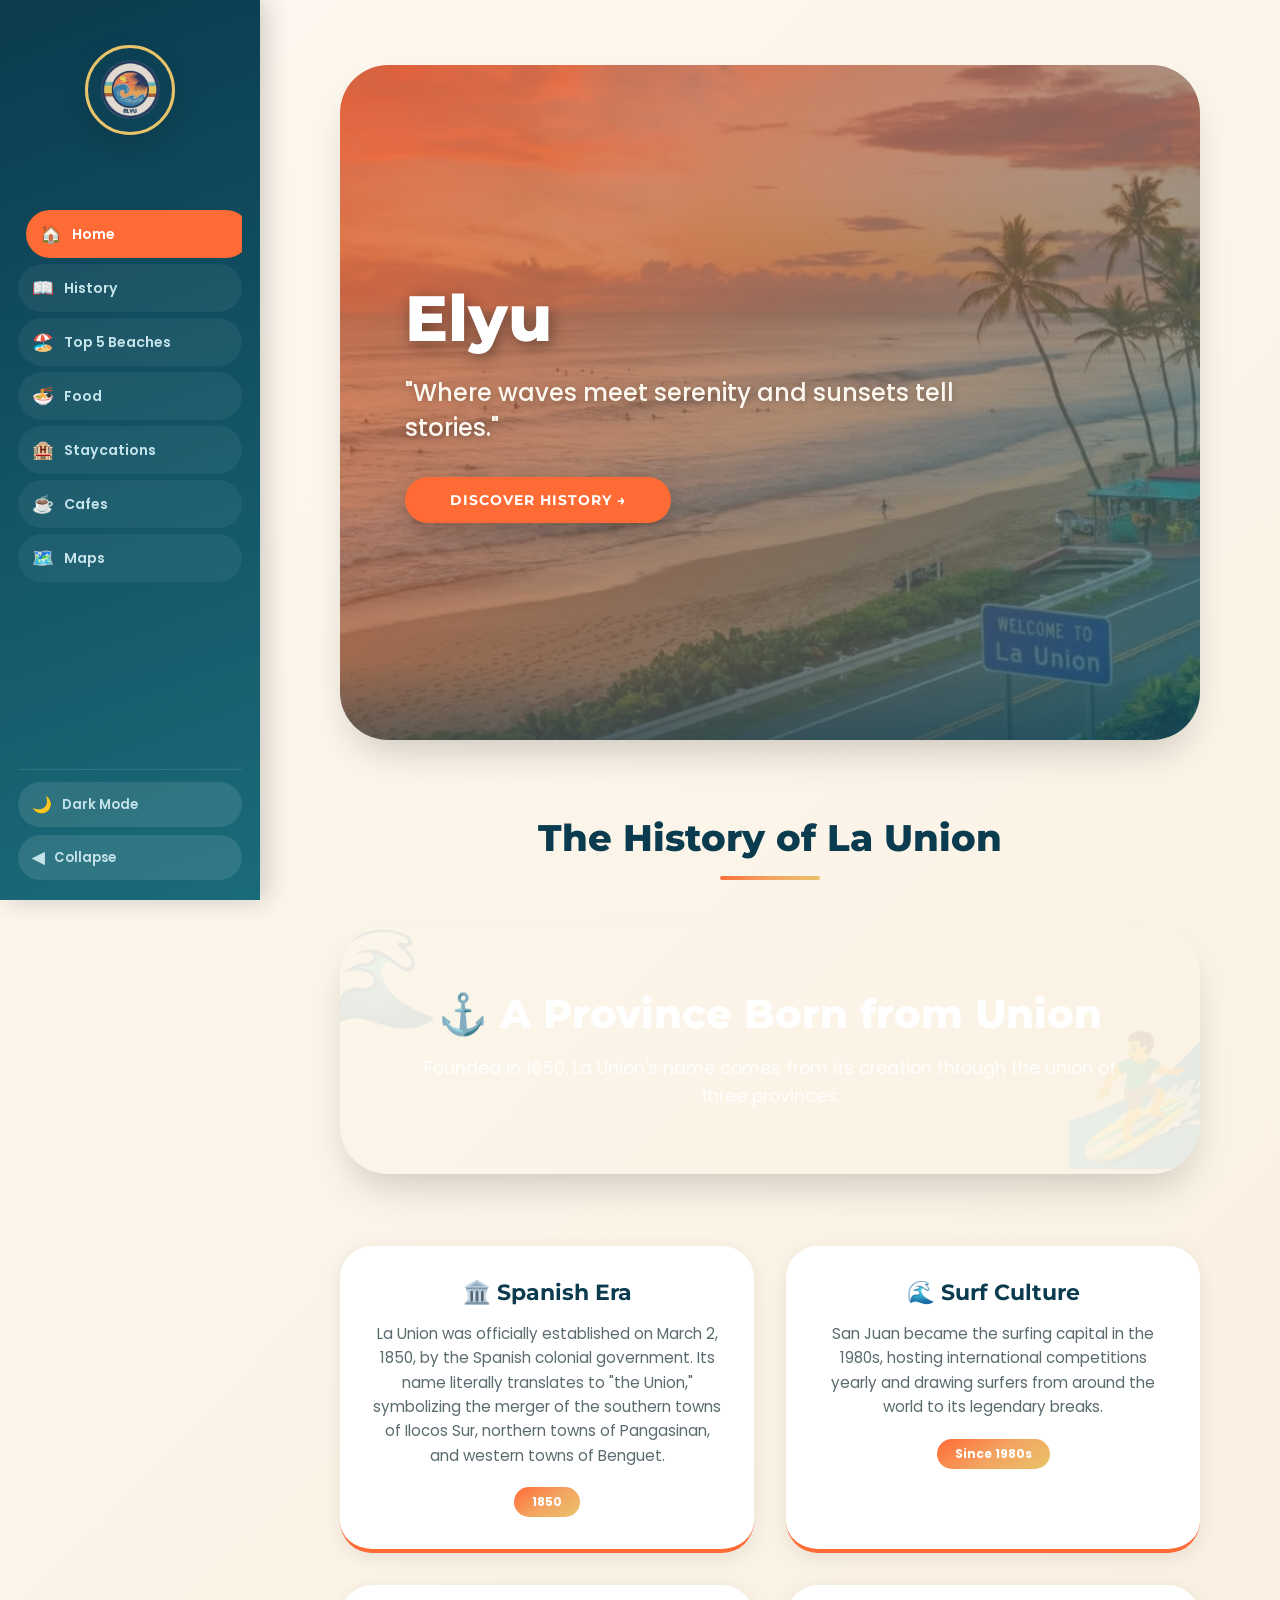
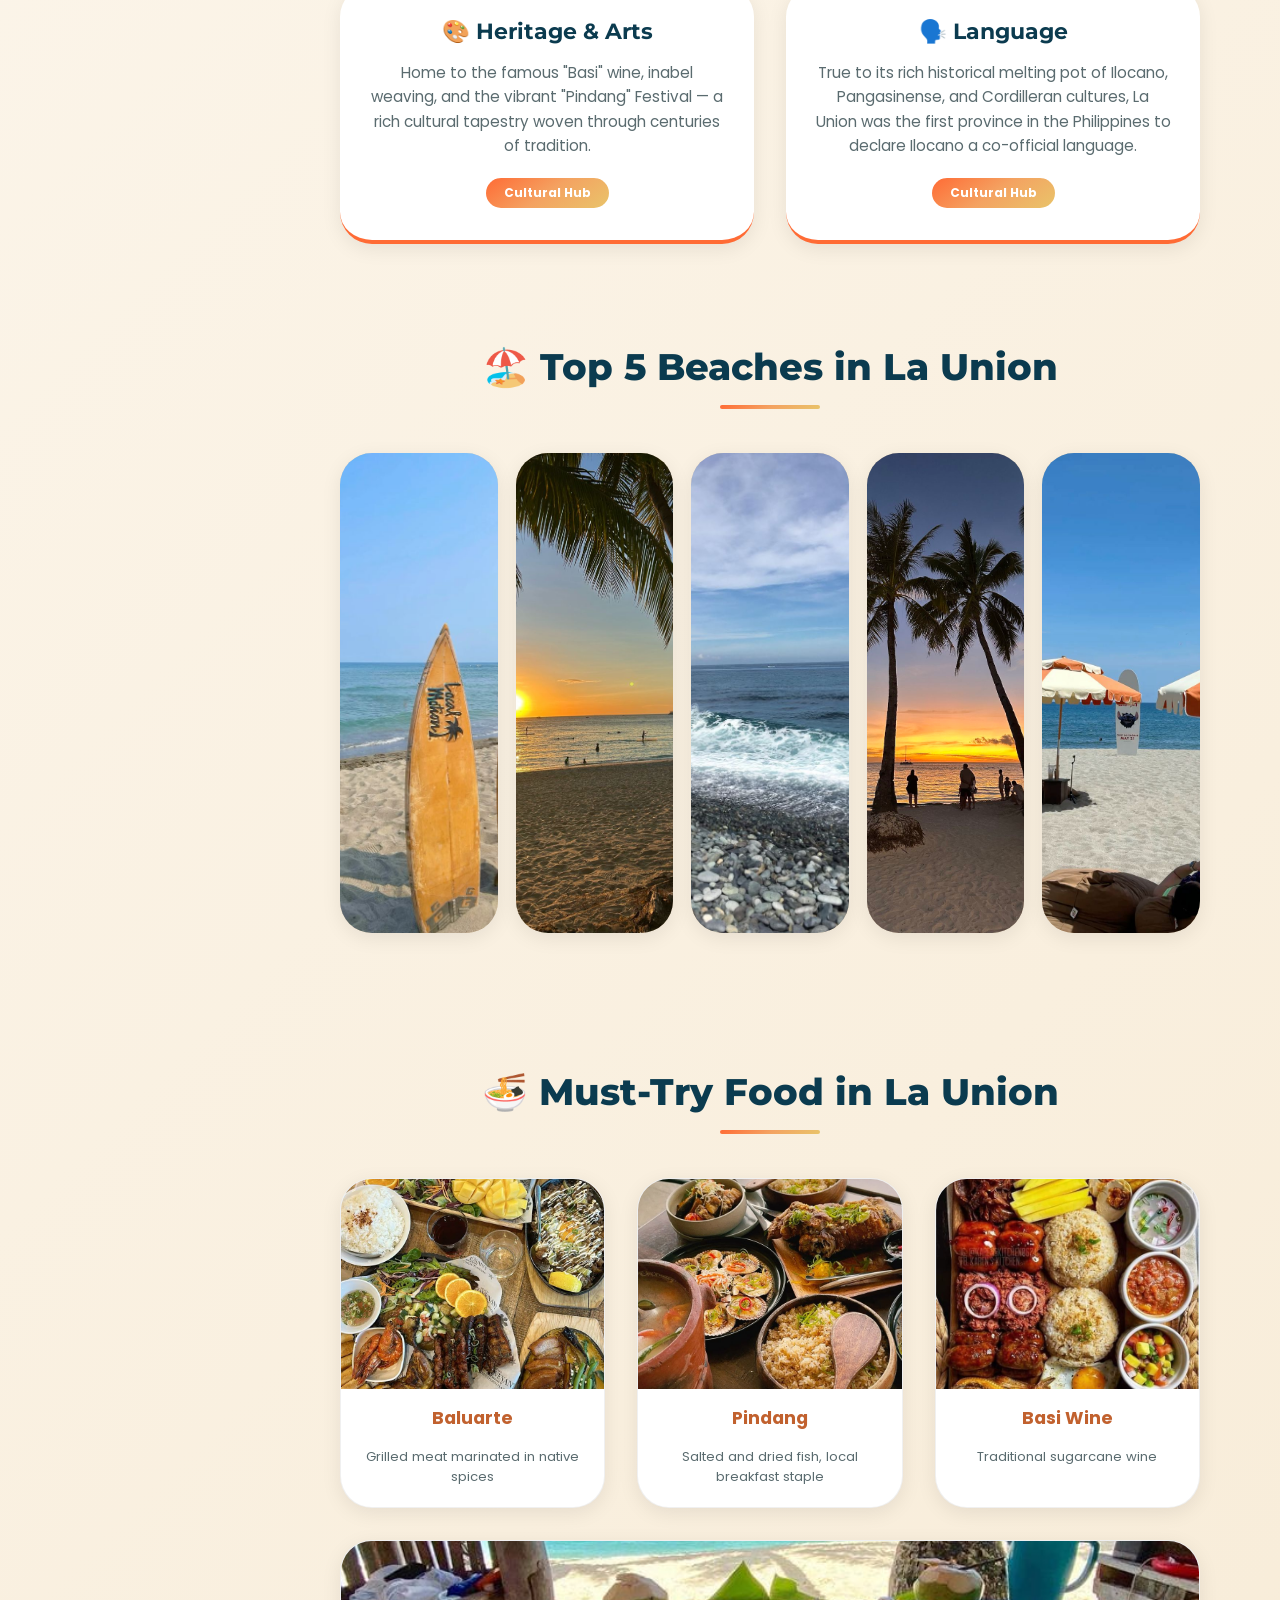
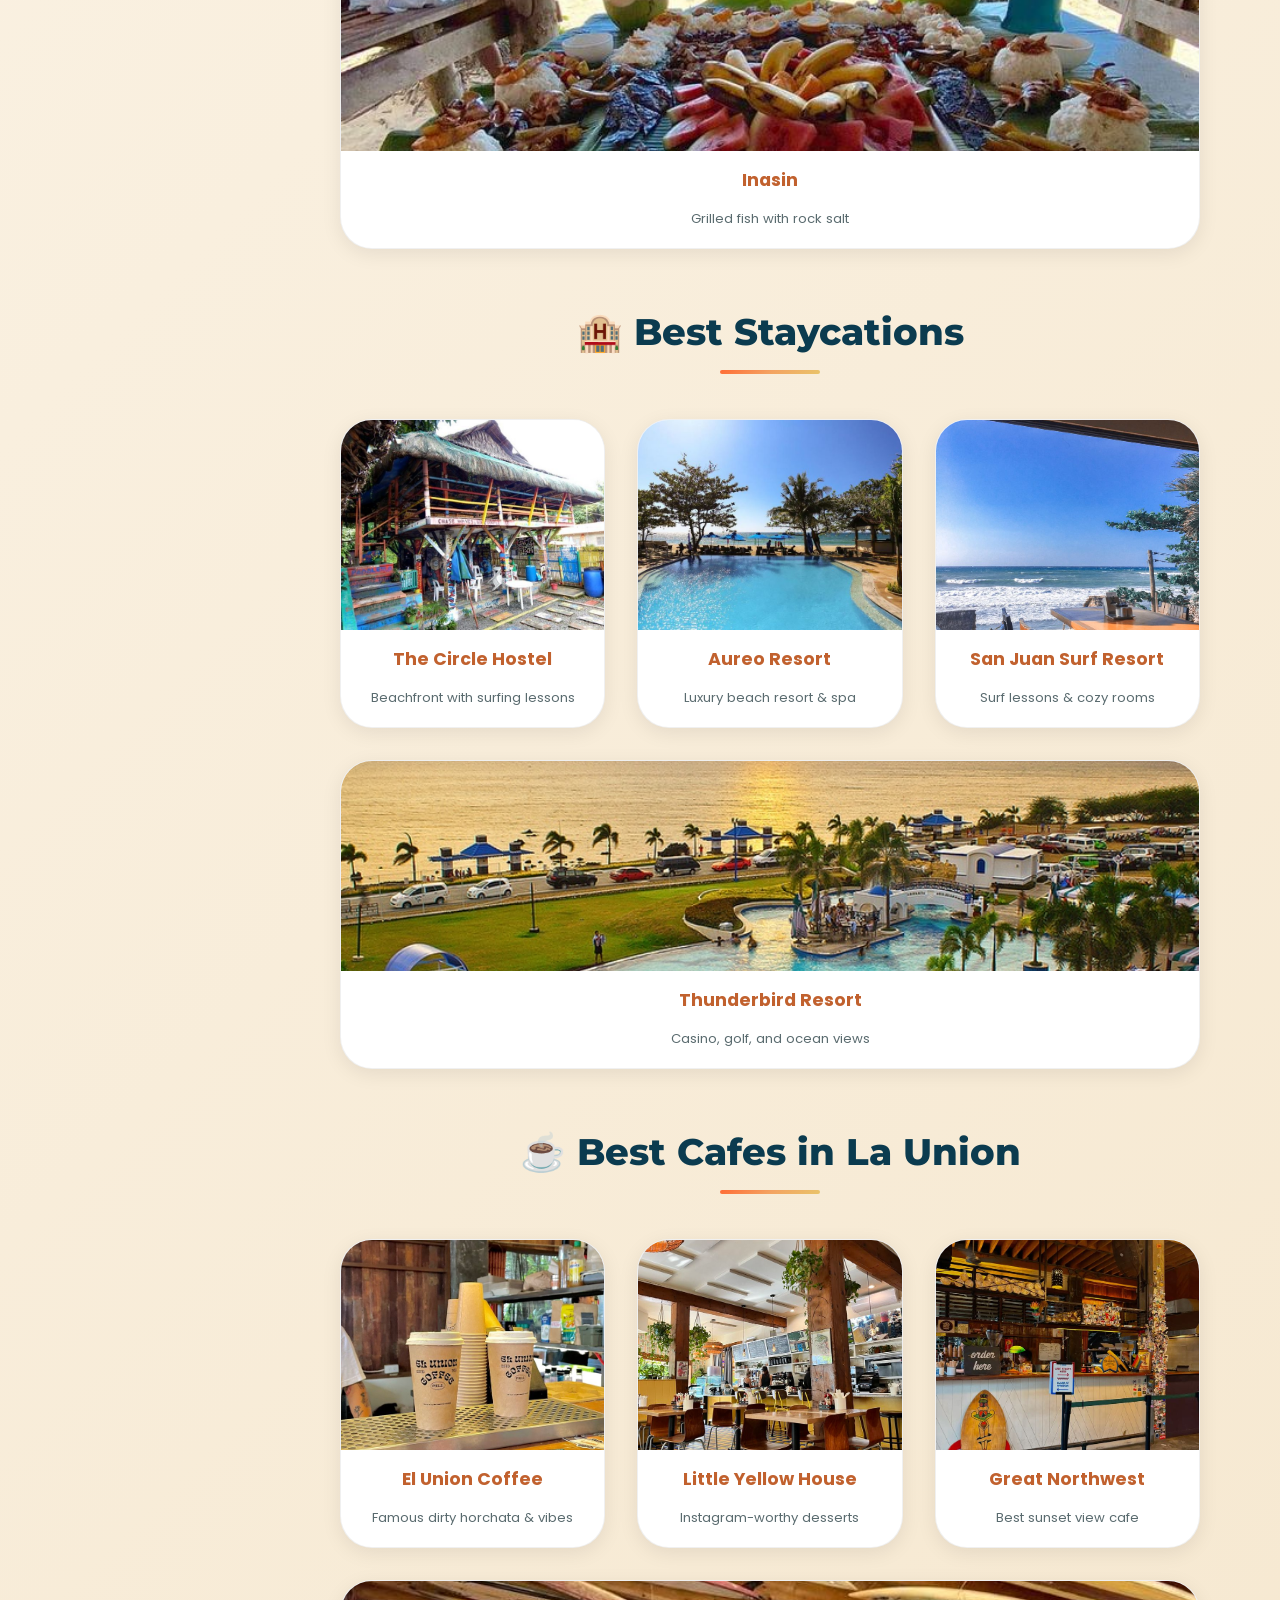
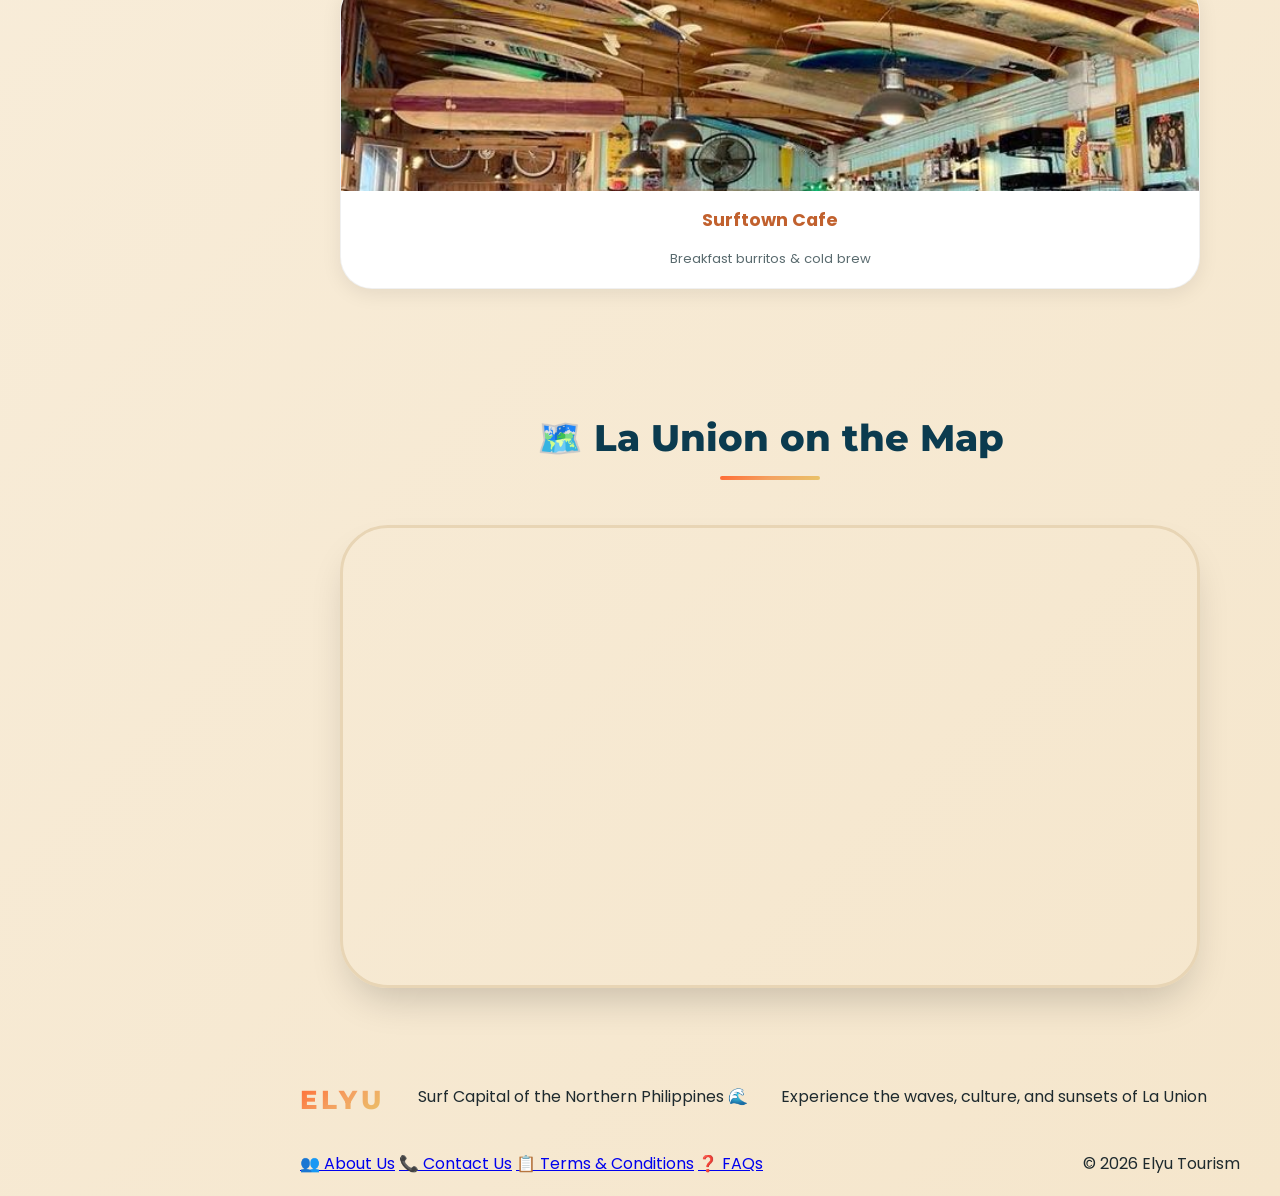
==== commit dbbd6376: "Update print statement from 'Hello' to 'Goodbye'" ====
--- a/index.html
+++ b/index.html
@@ -1179,35 +1179,22 @@
 /* ============================================================
    FOOTER
    ============================================================ */
-.footer-tag {
+footer {
     background: var(--sidebar-gradient);
     color: var(--ocean-mist);
-    padding: 2.5rem 3rem;
-    margin-top: 2rem;
-    border-radius: var(--border-radius-md);
-    margin-bottom: 20px;
+    border-top: 1px solid rgba(42, 196, 235, 0.08);
+    padding: 28px 20px 22px;
+    position: relative;
+    z-index: 2;
 }
 
 .footer-inner {
-    display: flex;
-    flex-wrap: wrap;
-    gap: 2rem;
-    align-items: flex-start;
-    justify-content: space-between;
-}
-
-.footer-left,
-.footer-right {
-    display: flex;
-    flex-direction: row;
-    gap: 0.6rem;
-    min-width: 160px;
-}
-
-.footer-center {
-    text-align: center;
-    flex: 1;
-    min-width: 200px;
+    max-width: 1140px;
+    margin: 0 auto;
+    display: flex;
+    flex-direction: column;
+    align-items: center;
+    gap: 18px;
 }
 
 .footer-logo {
@@ -1222,37 +1209,46 @@
     margin-bottom: 4px;
 }
 
-.footer-left p,
-.footer-center p {
-    font-size: 0.82rem;
-    opacity: 0.8;
-    line-height: 1.5;
-}
-
-.footer-links {
-    display: flex;
-    flex-direction: column;
-    gap: 8px;
-    margin-top: 0.4rem;
-}
-
-.footer-links a {
+.footer-divider {
+    width: 1px;
+    height: 40px;
+    background: linear-gradient(to bottom, var(--wave), transparent);
+}
+
+.footer-socials {
+    display: flex;
+    gap: 6px;
+    flex-wrap: wrap;
+    justify-content: center;
+}
+
+.footer-socials a {
+    font-family: 'Josefin Sans', sans-serif;
+    font-size: 0.68rem;
+    letter-spacing: 0.15em;
+    text-transform: uppercase;
     color: var(--ocean-mist);
     text-decoration: none;
-    font-size: 0.84rem;
-    font-weight: 600;
-    padding: 6px 0;
-    transition: color 0.2s ease;
-    display: flex;
-    align-items: center;
-    gap: 5px;
-    opacity: 0.85;
-}
-
-.footer-links a:hover { color: var(--sunset-gold); opacity: 1; }
-
-.footer-right .footer-links { align-items: flex-end; }
-
+    padding: 8px 16px;
+    border: 1px solid rgba(42, 196, 235, 0.1);
+    transition: all 0.2s;
+}
+
+.footer-socials a:hover {
+    color: var(--shallow);
+    border-color: rgba(42, 196, 235, 0.3);
+    background: rgba(42, 196, 235, 0.05);
+}
+
+.footer-copy {
+    font-family: 'Josefin Sans', sans-serif;
+    font-size: 0.65rem;
+    letter-spacing: 0.15em;
+    color: rgba(122, 174, 200, 0.4);
+    text-align: center;
+}
+
+.footer-socials a:hover { color: var(--sunset-gold); opacity: 1; }
 /* ============================================================
    SCROLLBAR
    ============================================================ */
@@ -1756,30 +1752,22 @@
             </div>
         </section>
 
-        <!-- FOOTER -->
-        <footer class="footer-tag">
+       <!-- ===== FOOTER ===== -->
+        <footer>
             <div class="footer-inner">
-                <div class="footer-left">
-                    <div class="footer-logo">ELYU</div>
-                    <p>Surf Capital of the Northern Philippines 🌊</p>
-                    <div class="footer-links">
-                        <a href="about.html" target="_blank" rel="noopener">👥 About Us</a>
-                        <a href="contact.html" target="_blank" rel="noopener">📞 Contact Us</a>
-                    </div>
+                <div class="footer-logo">ELYU</div>
+                <p>Surf Capital of the Northern Philippines 🌊</p>
+                <p>Experience the waves, culture, and sunsets of La Union</p>
+                <div class="footer-divider"></div>
+                <div class="footer-socials">
+                    <a href="about.html" rel="noopener">👥 About Us</a>
+                    <a href="contact.html" rel="noopener">📞 Contact Us</a>
+                    <a href="terms.html" rel="noopener">📋 Terms & Conditions</a>
+                    <a href="faqs.html" rel="noopener">❓ FAQs</a>
                 </div>
-                <div class="footer-center">
-                    <p>© 2024 Elyu Tourism</p>
-                    <p>Experience the waves, culture, and sunsets of La Union</p>
-                </div>
-                <div class="footer-right">
-                    <div class="footer-links">
-                        <a href="terms.html" target="_blank" rel="noopener">📋 Terms & Conditions</a>
-                        <a href="faqs.html" target="_blank" rel="noopener">❓ FAQs</a>
-                    </div>
-                </div>
+                <p class="footer-copy">© 2026 Elyu Tourism</p>
             </div>
         </footer>
-    </main>
 
     <!-- INFO MODAL -->
     <div class="modal-overlay" id="infoModal" role="dialog" aria-modal="true" aria-label="Info panel">
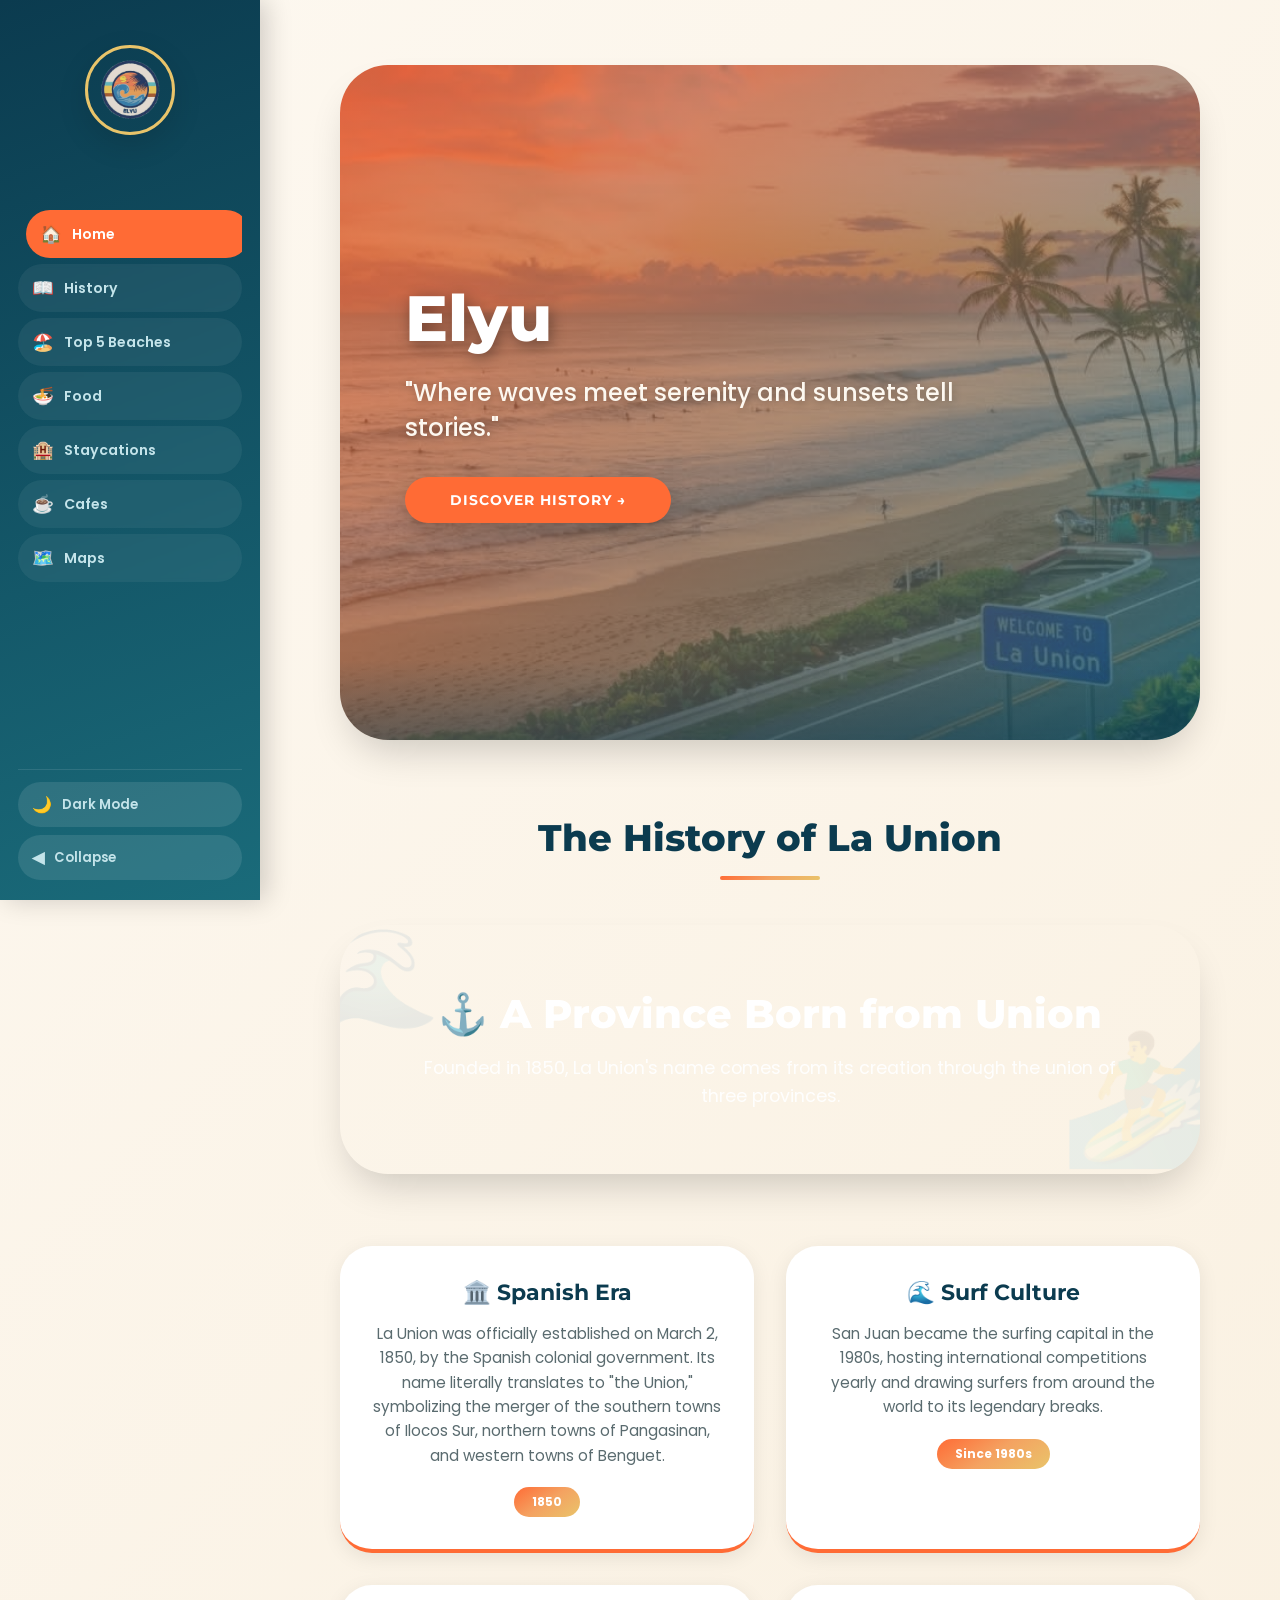
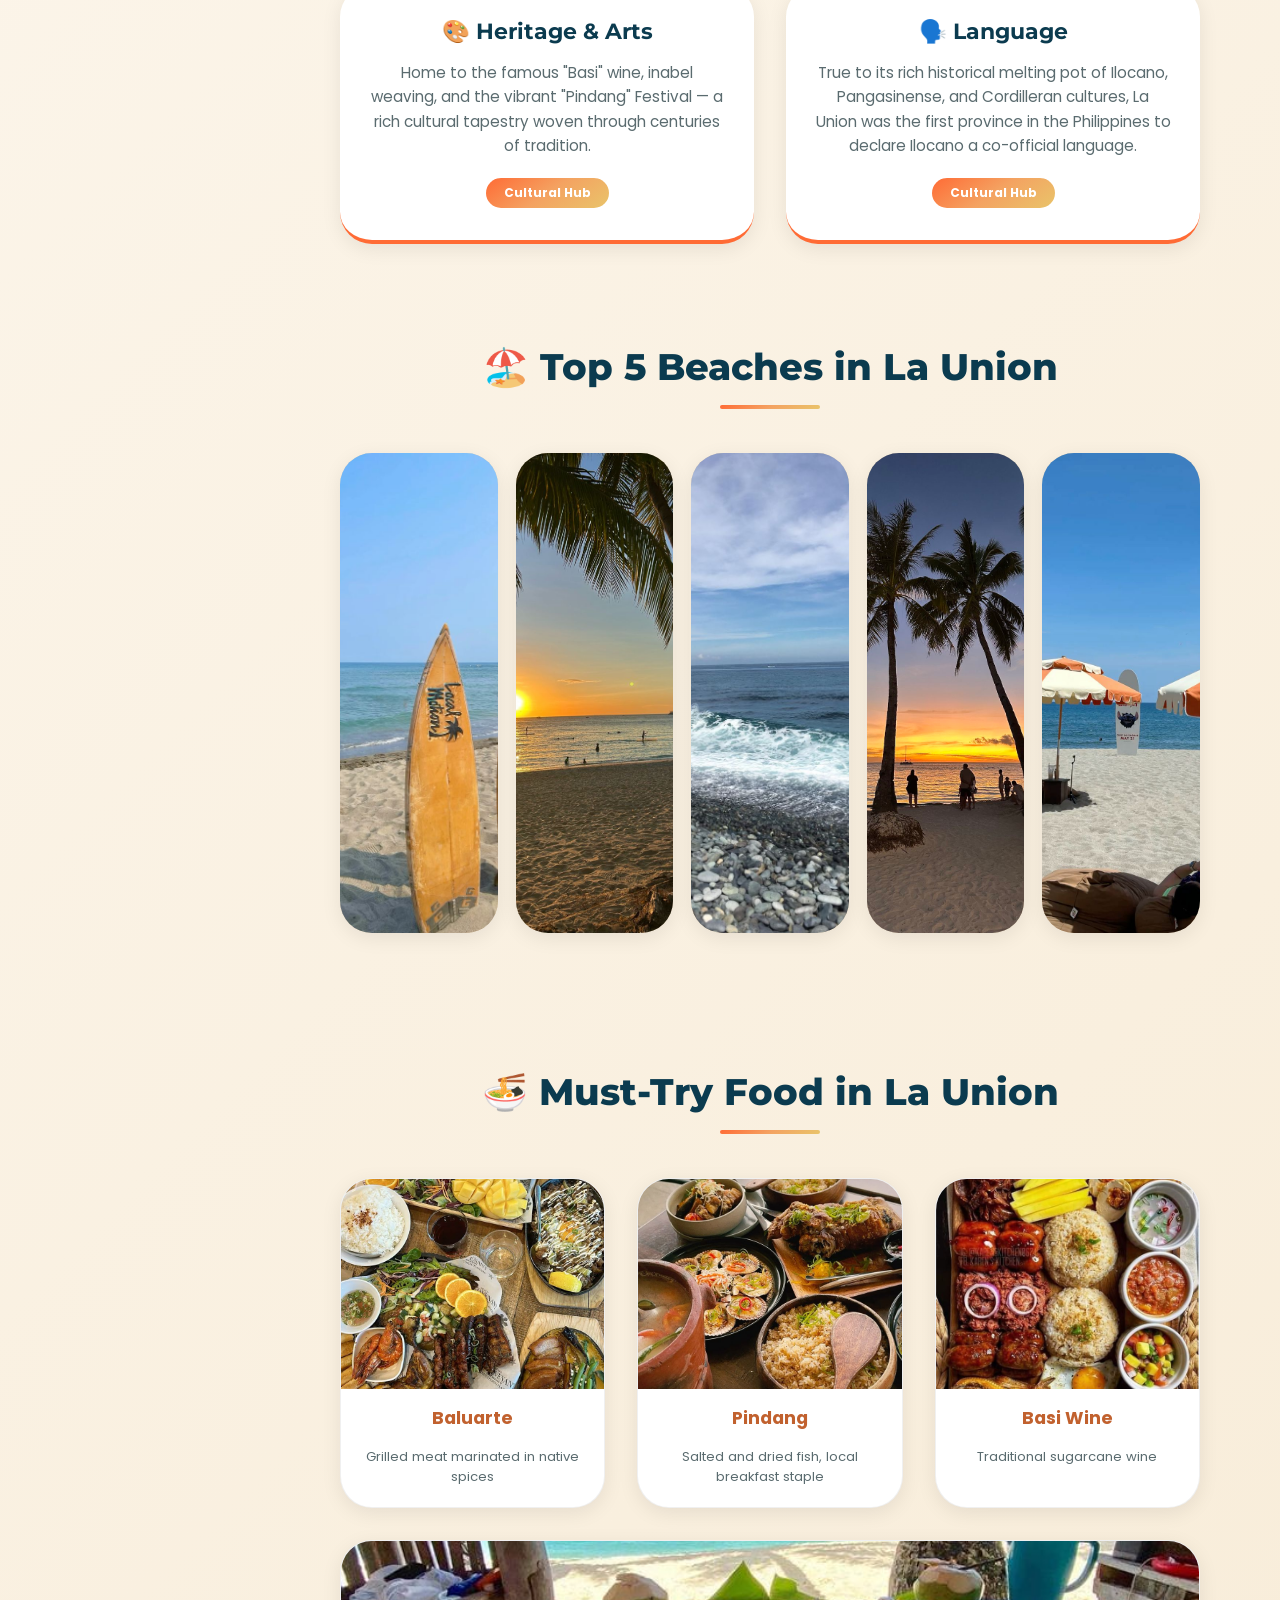
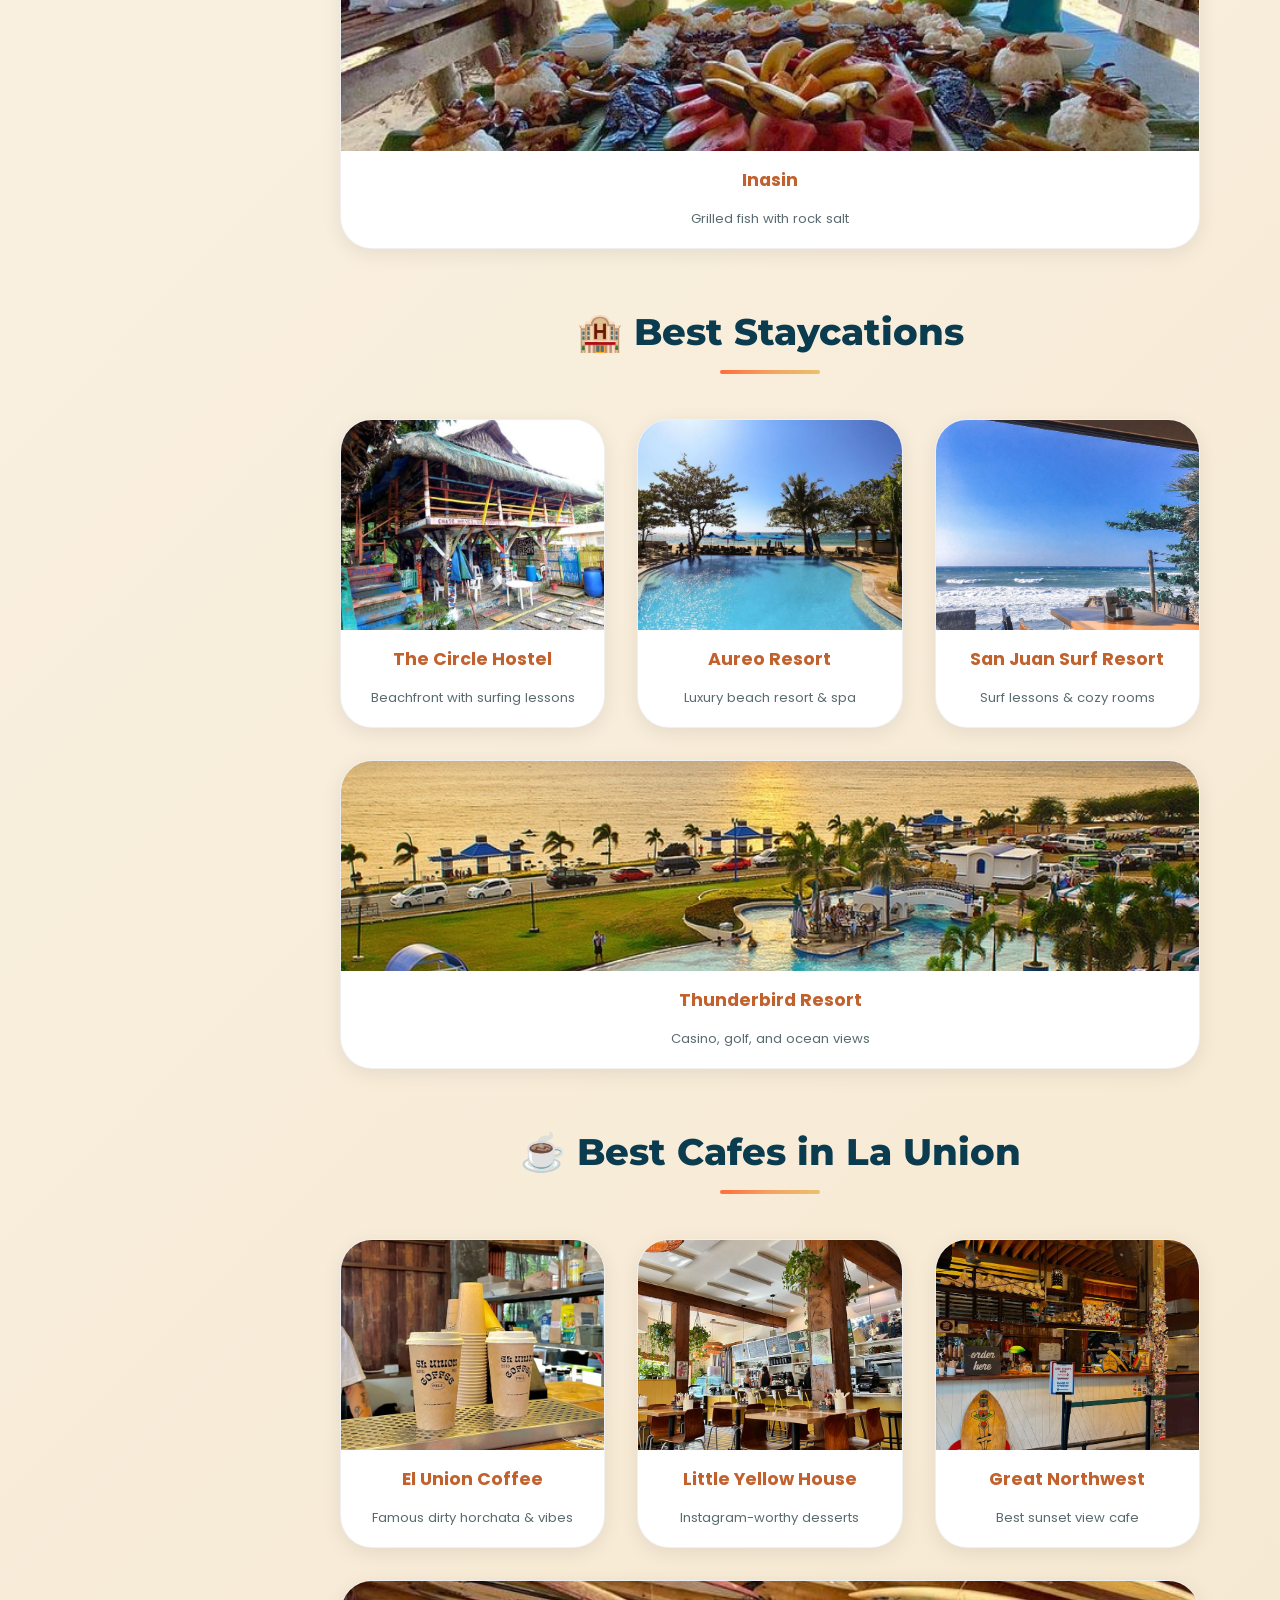
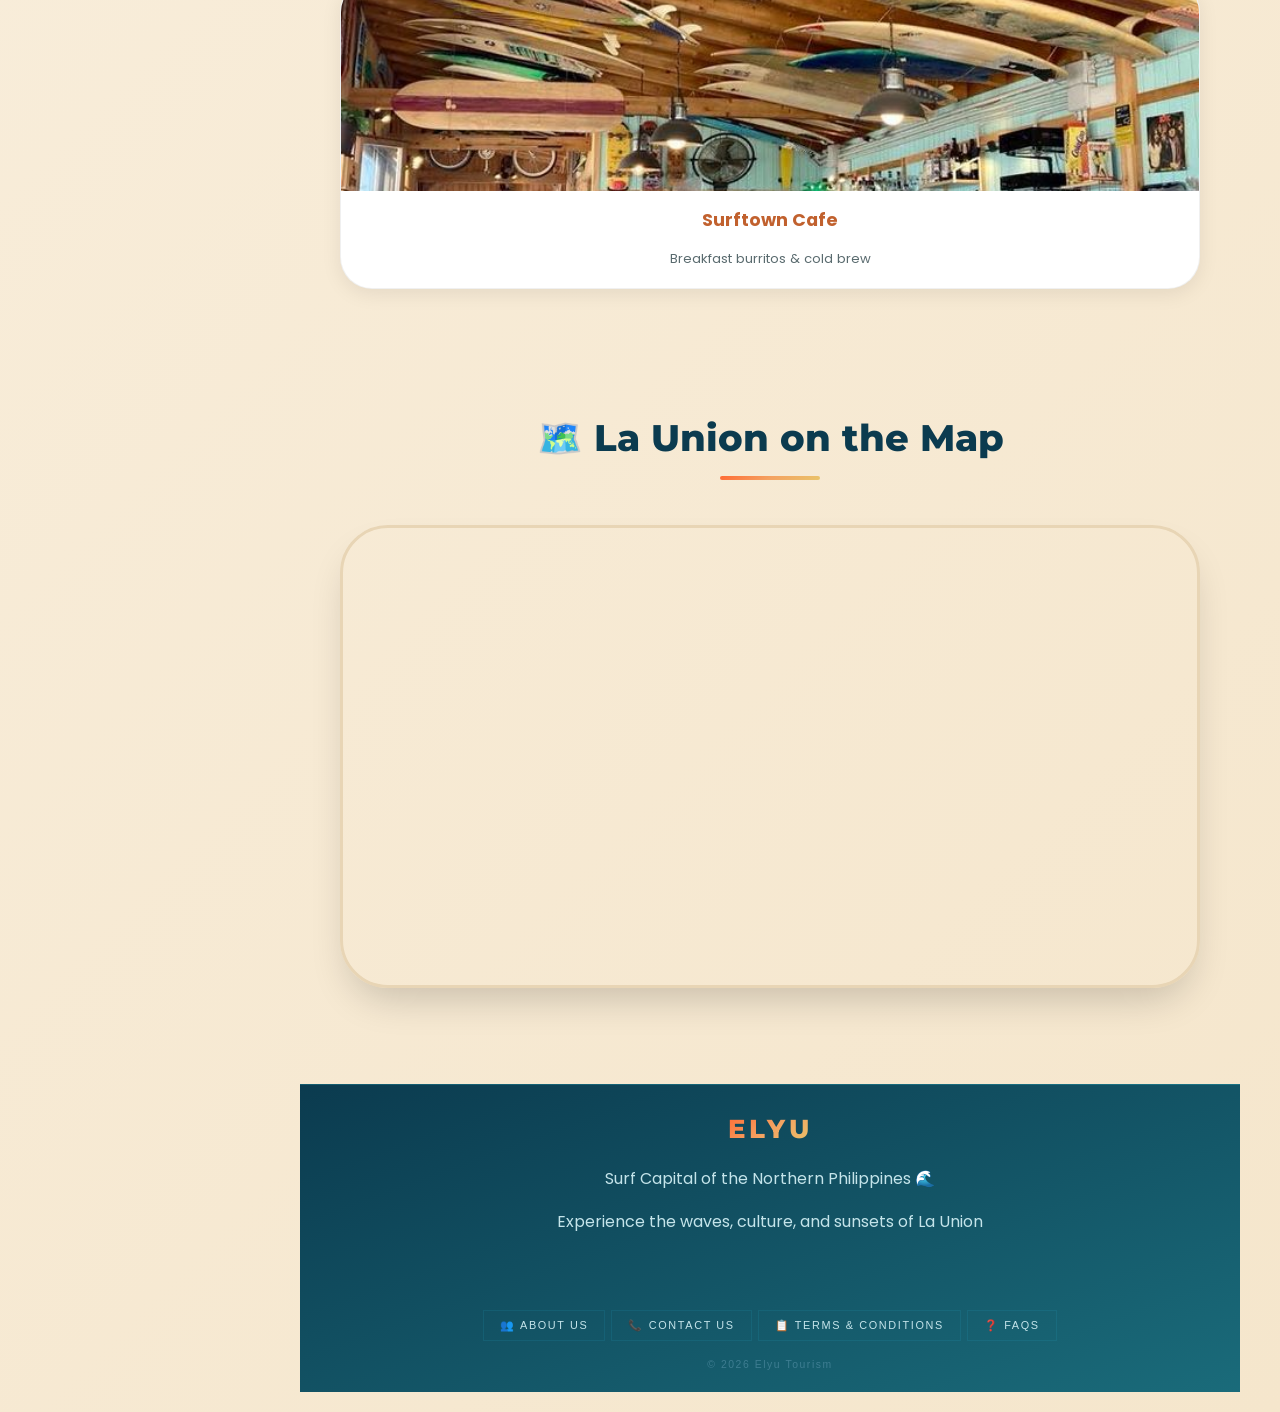
==== commit 95cd5908: "Update index.html" ====
--- a/index.html
+++ b/index.html
@@ -10,7 +10,7 @@
     <link href="https://fonts.googleapis.com/css2?family=Montserrat:wght@400;600;700;800&family=Poppins:wght@400;500;600&display=swap" rel="stylesheet">
     <link rel="stylesheet" href="LAUNION.css">
 </head>
-<script>/* ============================================================
+     <style>/* ============================================================
    ELYU - La Union Tourism Website
    Enhanced CSS v2: Responsive Sidebar, Hamburger, Carousel,
    Footer, Restaurant Cards, Schedule Button
@@ -1508,7 +1508,7 @@
     .modal-actions .btn-small,
     .modal-actions .btn-ocean { width: 100%; text-align: center; justify-content: center; }
     .footer-tag { padding: 2rem 1.2rem; border-radius: 20px; flex-direction: column; gap: 1.5rem; text-align: center; }
-}</script>
+</style>
 <body>
 
     <!-- HAMBURGER MENU (mobile only) -->
@@ -1752,7 +1752,7 @@
             </div>
         </section>
 
-       <!-- ===== FOOTER ===== -->
+        <!-- ===== FOOTER ===== -->
         <footer>
             <div class="footer-inner">
                 <div class="footer-logo">ELYU</div>
@@ -2440,6 +2440,7 @@
             openModal(this.dataset.info, parseInt(this.dataset.index));
         });
     });
-}); // end DOMContentLoaded</script></script>
+}); // end DOMContentLoaded
+    </script>
 </body>
 </html>
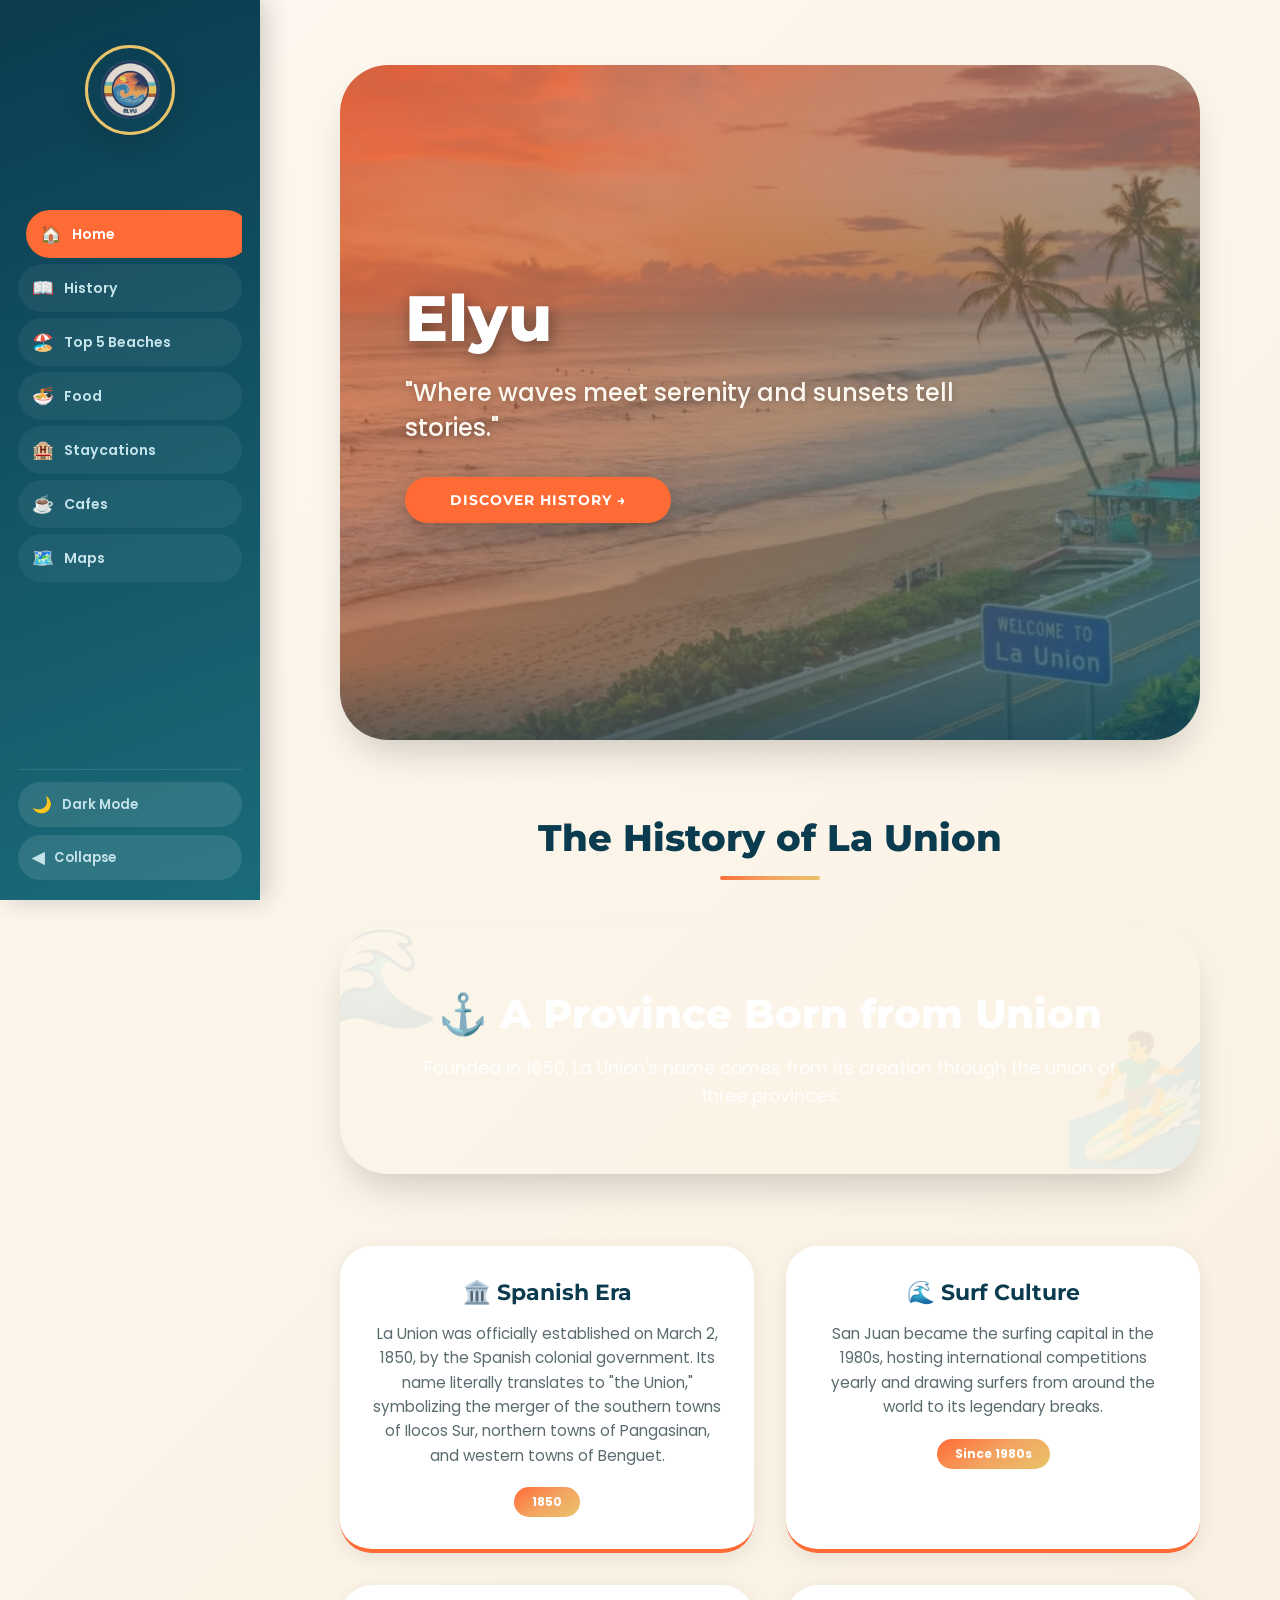
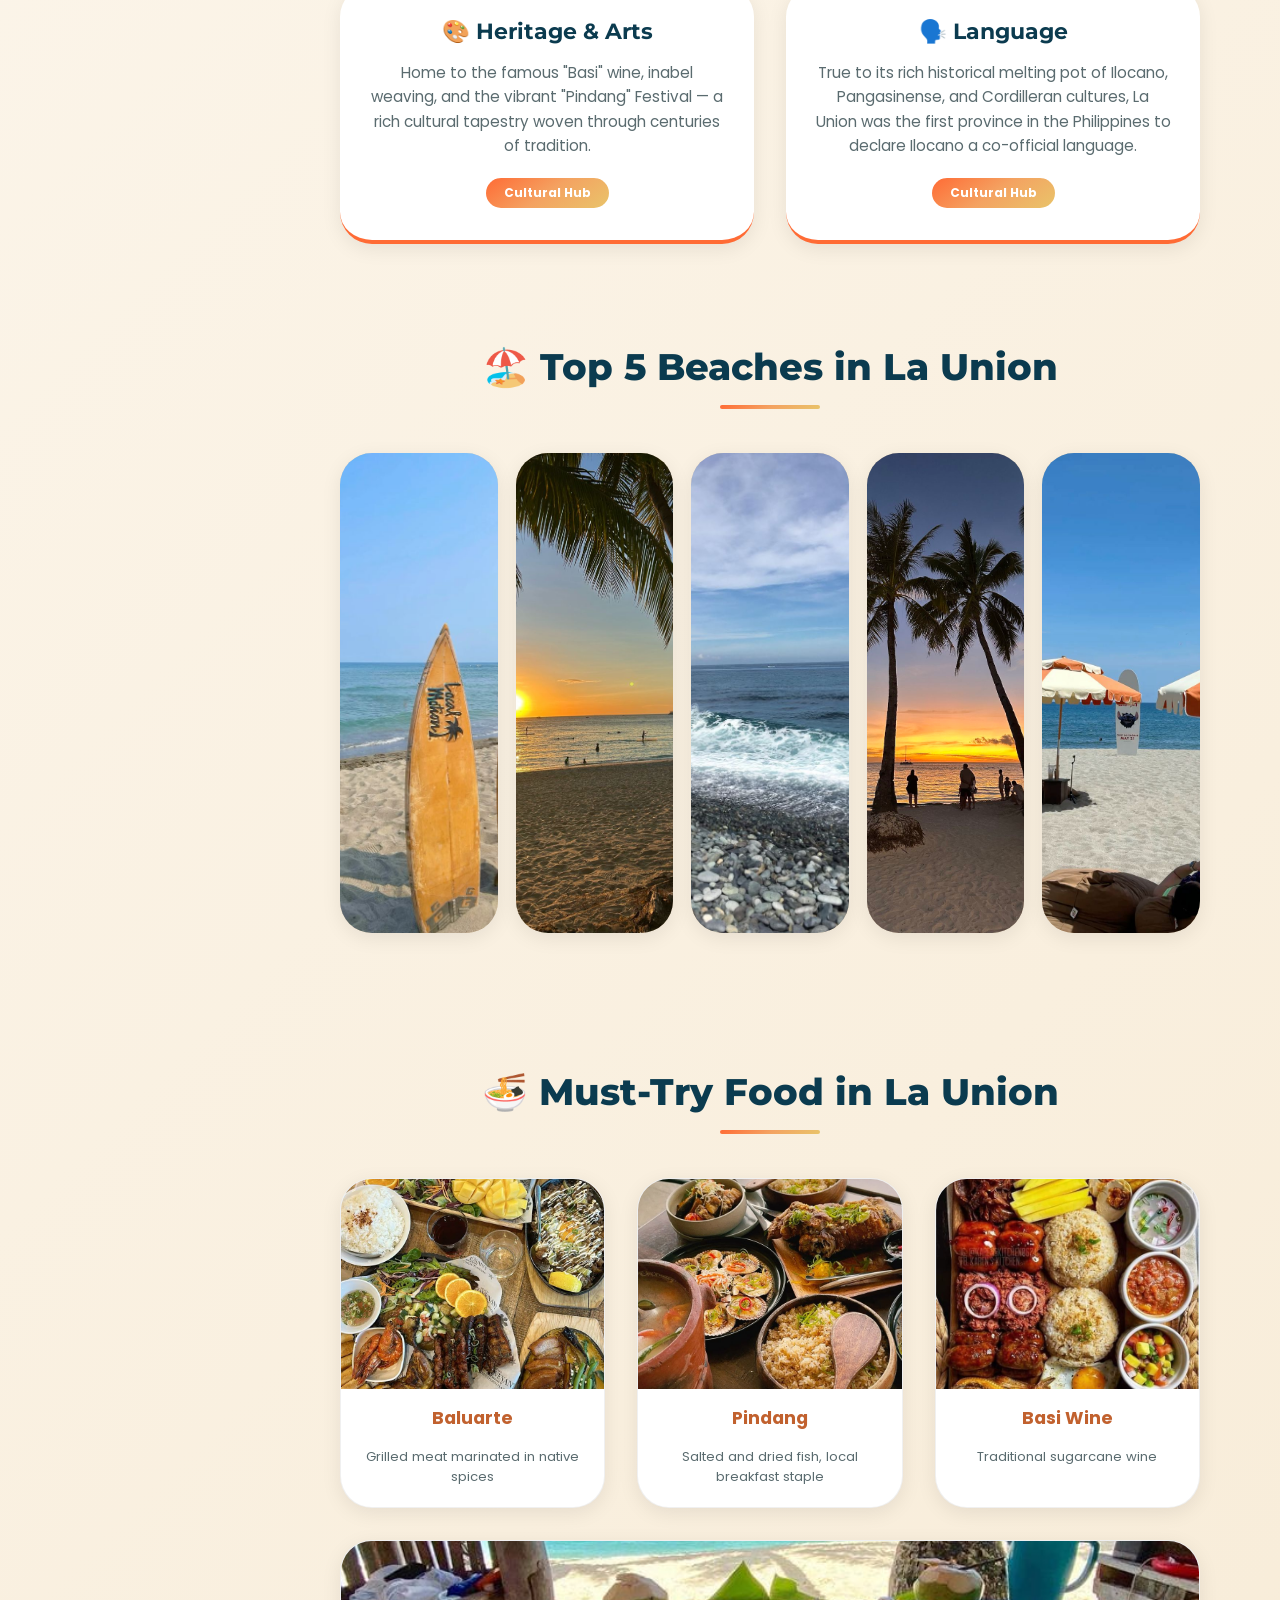
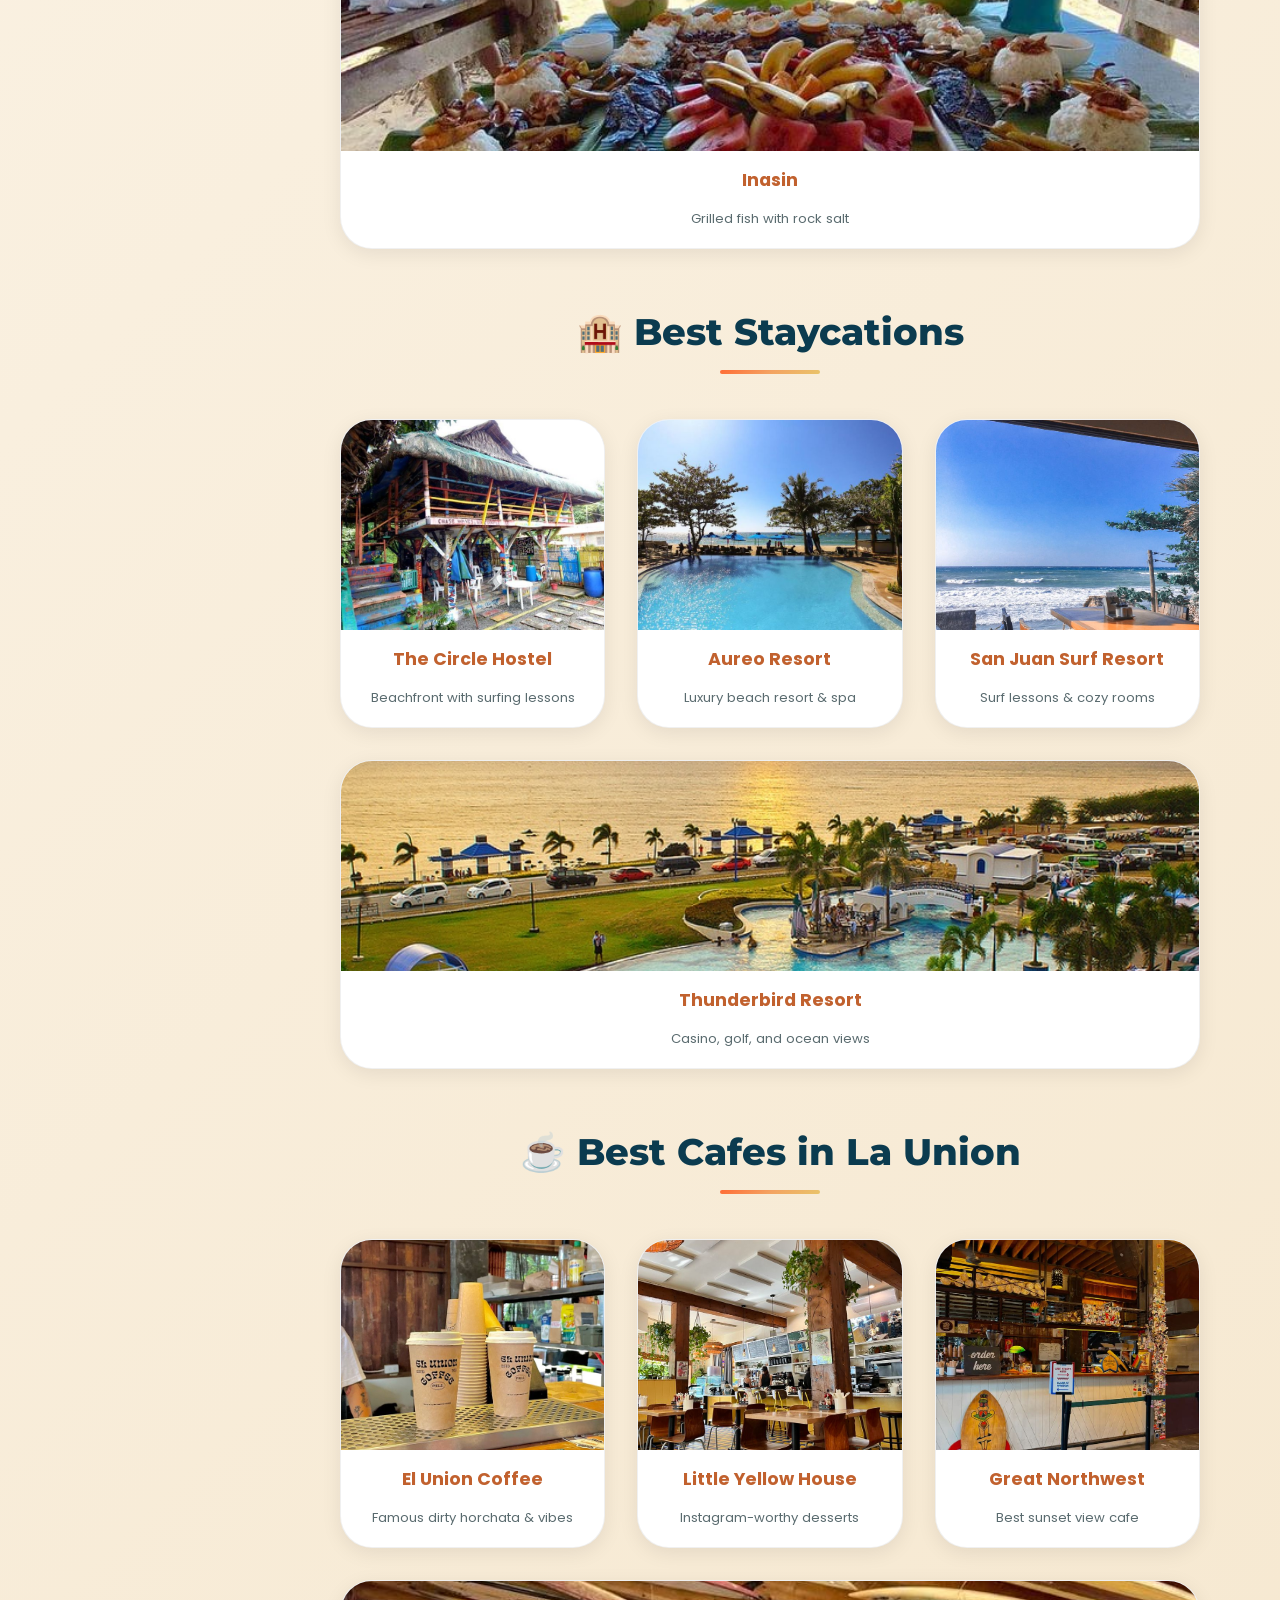
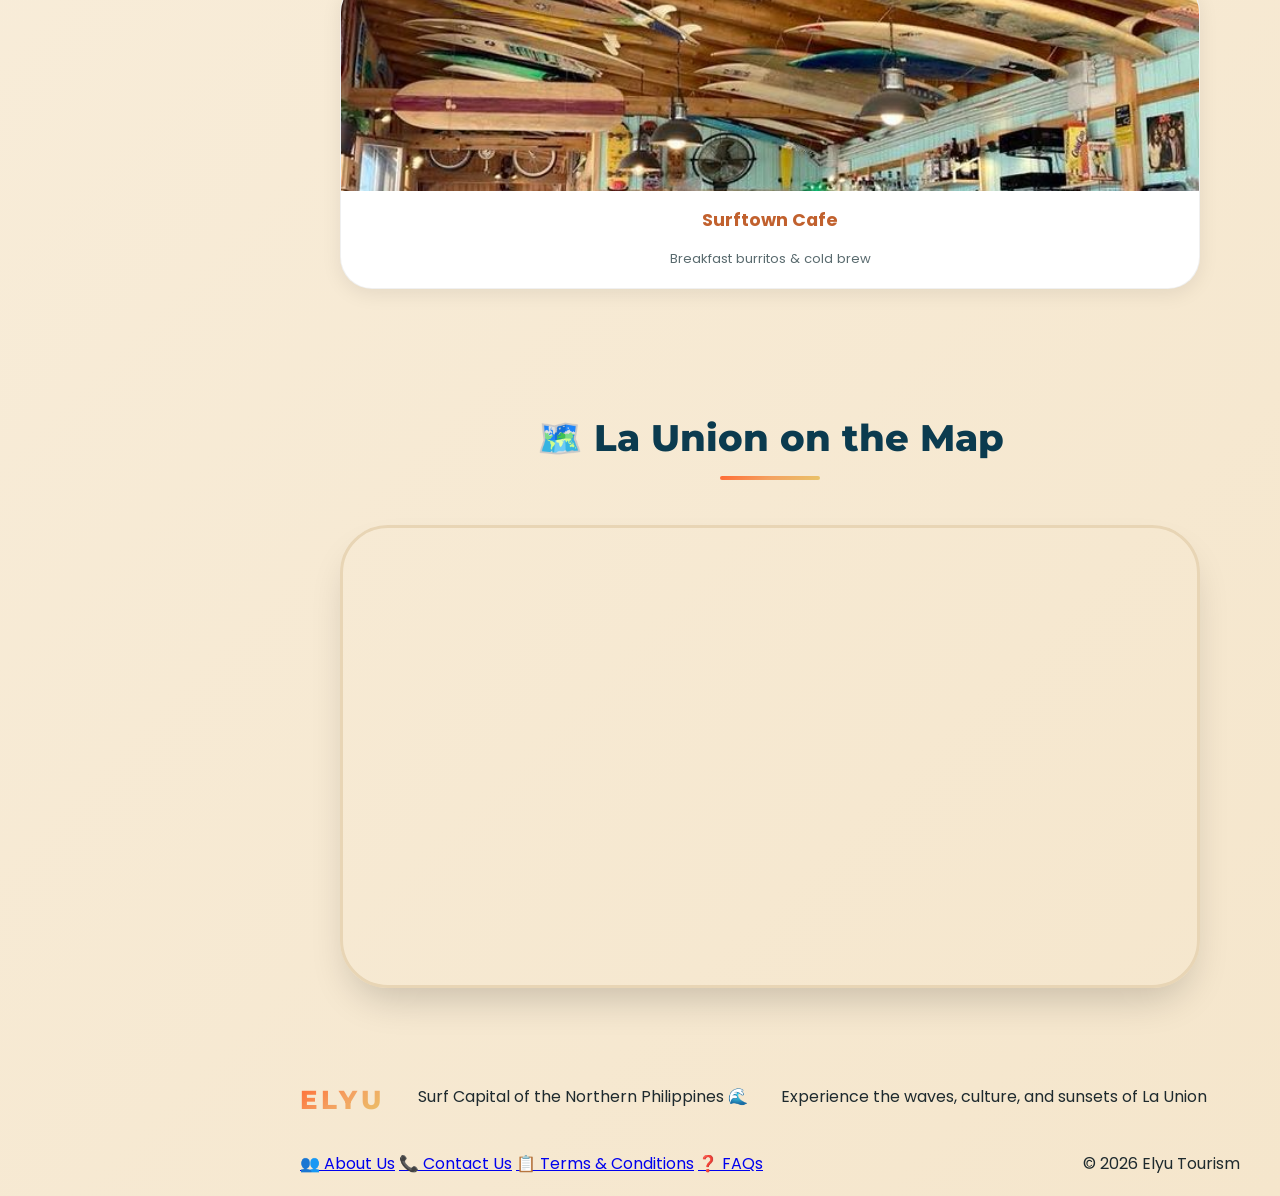
==== commit d1dfa484: "Update index.html" ====
--- a/index.html
+++ b/index.html
@@ -10,1505 +10,6 @@
     <link href="https://fonts.googleapis.com/css2?family=Montserrat:wght@400;600;700;800&family=Poppins:wght@400;500;600&display=swap" rel="stylesheet">
     <link rel="stylesheet" href="LAUNION.css">
 </head>
-     <style>/* ============================================================
-   ELYU - La Union Tourism Website
-   Enhanced CSS v2: Responsive Sidebar, Hamburger, Carousel,
-   Footer, Restaurant Cards, Schedule Button
-   WITH CLEAN DARK MODE - BRIGHT ELYU TEXT
-   ============================================================ */
-
-/* ----- RESET ----- */
-*, *::before, *::after {
-    margin: 0;
-    padding: 0;
-    box-sizing: border-box;
-}
-
-/* ============================================================
-   CSS VARIABLES — LIGHT MODE (DEFAULT)
-   ============================================================ */
-:root {
-    --primary-font: 'Montserrat', sans-serif;
-    --body-font: 'Poppins', sans-serif;
-
-    /* 🌅 SUNSET VIBES COLOR PALETTE */
-    --sunset-orange: #FF6B35;
-    --sunset-coral: #F4A261;
-    --sunset-gold: #E9C46A;
-    --sunset-pink: #E76F51;
-    --sunset-glow: #FFB347;
-
-    /* Ocean Waters */
-    --ocean-deep: #0B3B4F;
-    --ocean-wave: #1A6B7A;
-    --ocean-shallow: #4AA3B0;
-    --ocean-foam: #8DC9D4;
-    --ocean-mist: #C4E4EA;
-
-    /* Sand & Beach */
-    --sand-light: #FDF8F0;
-    --sand-warm: #F5E6CC;
-    --sand-deep: #E8D5B5;
-
-    /* Terracotta */
-    --terracotta: #C1612E;
-    --terracotta-dark: #9B451D;
-
-    /* Text */
-    --text-dark: #1E2A2E;
-    --text-light: #5A6B6F;
-    --text-white: #FFFFFF;
-
-    /* Surfaces */
-    --bg-body: linear-gradient(135deg, #FDF8F0 0%, #F5E6CC 100%);
-    --bg-card: #ffffff;
-    --bg-card-hover: #ffffff;
-    --border-card: rgba(0,0,0,0.06);
-    --text-card-title: #C1612E;
-    --text-card-desc: #5A6B6F;
-    --section-title-color: #0B3B4F;
-    --contact-bg: #ffffff;
-    --contact-text: #1E2A2E;
-
-    /* Gradients */
-    --sidebar-gradient: linear-gradient(160deg, #0B3B4F 0%, #1A6B7A 100%);
-    --hero-gradient: linear-gradient(135deg, rgba(255,107,53,0.75), rgba(26,107,122,0.65));
-    --sunset-gradient: linear-gradient(145deg, #FF6B35, #F4A261, #E9C46A);
-    --ocean-gradient: linear-gradient(145deg, #0B3B4F, #1A6B7A, #4AA3B0);
-
-    /* Layout */
-    --sidebar-width: 260px;
-    --sidebar-collapsed: 70px;
-    --transition: all 0.35s cubic-bezier(0.2, 0.9, 0.4, 1.1);
-    --transition-fast: all 0.2s ease;
-    --shadow-sm: 0 5px 20px rgba(0,0,0,0.08);
-    --shadow-md: 0 10px 30px rgba(0,0,0,0.12);
-    --shadow-lg: 0 20px 40px -12px rgba(0,0,0,0.2);
-    --border-radius-lg: 48px;
-    --border-radius-md: 32px;
-    --border-radius-sm: 24px;
-}
-
-/* ============================================================
-   DARK MODE VARIABLES
-   ============================================================ */
-body.dark-mode {
-    --sand-light: #0d1b2a;
-    --sand-warm: #0a1520;
-    --sand-deep: #112233;
-    --bg-body: linear-gradient(135deg, #0d1b2a 0%, #0a1520 100%);
-    --bg-card: #112233;
-    --bg-card-hover: #1a2e44;
-    --border-card: rgba(255,255,255,0.07);
-    --text-dark: #e8f4f8;
-    --text-light: #8aabb8;
-    --text-card-title: #FFB347;
-    --text-card-desc: #8aabb8;
-    --section-title-color: #C4E4EA;
-    --sidebar-gradient: linear-gradient(160deg, #06202e 0%, #0d3040 100%);
-    --contact-bg: #112233;
-    --contact-text: #e8f4f8;
-    --ocean-deep: #C4E4EA;
-}
-
-/* ============================================================
-   BODY
-   ============================================================ */
-html { scroll-behavior: smooth; }
-
-body {
-    font-family: var(--body-font);
-    background: var(--bg-body);
-    color: var(--text-dark);
-    min-height: 100vh;
-    transition: background 0.4s ease, color 0.4s ease;
-}
-
-/* ============================================================
-   HAMBURGER BUTTON (mobile only)
-   ============================================================ */
-.hamburger-btn {
-    display: none;
-    position: fixed;
-    top: 14px;
-    left: 14px;
-    z-index: 1100;
-    background: var(--sunset-orange);
-    border: none;
-    width: 46px;
-    height: 46px;
-    border-radius: 12px;
-    cursor: pointer;
-    flex-direction: column;
-    align-items: center;
-    justify-content: center;
-    gap: 5px;
-    padding: 10px;
-    box-shadow: var(--shadow-md);
-    transition: background 0.2s ease, transform 0.2s ease;
-}
-
-.hamburger-btn span {
-    display: block;
-    width: 22px;
-    height: 2.5px;
-    background: white;
-    border-radius: 4px;
-    transition: transform 0.3s ease, opacity 0.3s ease;
-}
-
-.hamburger-btn.open span:nth-child(1) { transform: translateY(7.5px) rotate(45deg); }
-.hamburger-btn.open span:nth-child(2) { opacity: 0; }
-.hamburger-btn.open span:nth-child(3) { transform: translateY(-7.5px) rotate(-45deg); }
-
-.hamburger-btn:hover { background: var(--terracotta-dark); transform: scale(1.05); }
-
-/* ============================================================
-   SIDEBAR OVERLAY (mobile backdrop)
-   ============================================================ */
-.sidebar-overlay {
-    display: none;
-    position: fixed;
-    inset: 0;
-    background: rgba(0,0,0,0.55);
-    backdrop-filter: blur(4px);
-    z-index: 990;
-    opacity: 0;
-    transition: opacity 0.3s ease;
-}
-
-.sidebar-overlay.active {
-    opacity: 1;
-    pointer-events: all;
-}
-
-/* ============================================================
-   SIDEBAR
-   ============================================================ */
-.sidebar {
-    width: var(--sidebar-width);
-    height: 100vh;
-    background: var(--sidebar-gradient);
-    position: fixed;
-    top: 0;
-    left: 0;
-    padding: 45px 18px 20px;
-    display: flex;
-    flex-direction: column;
-    z-index: 1000;
-    transition: width 0.38s cubic-bezier(0.4, 0, 0.2, 1),
-                padding 0.38s ease,
-                transform 0.38s cubic-bezier(0.4, 0, 0.2, 1);
-    box-shadow: 6px 0 25px rgba(0,0,0,0.18);
-    overflow: hidden;
-}
-
-.sidebar.collapsed {
-    width: var(--sidebar-collapsed);
-    padding: 45px 10px 20px;
-}
-
-/* Logo area */
-.logo-container {
-    display: flex;
-    flex-direction: column;
-    align-items: center;
-    margin-bottom: 35px;
-    transition: var(--transition);
-    min-height: 130px;
-}
-
-.sidebar.collapsed .logo-container {
-    min-height: 60px;
-    margin-bottom: 15px;
-}
-
-.real-img {
-    width: 90px;
-    height: 90px;
-    object-fit: cover;
-    border-radius: 50%;
-    border: 3px solid var(--sunset-gold);
-    box-shadow: var(--shadow-md);
-    transition: transform 0.3s ease, width 0.38s ease, height 0.38s ease;
-    flex-shrink: 0;
-}
-
-.real-img:hover { transform: scale(1.05); }
-
-.sidebar.collapsed .real-img { width: 42px; height: 42px; }
-
-.logo-text {
-    margin-top: 10px;
-    font-size: 1.4rem;
-    letter-spacing: 4px;
-    font-family: var(--primary-font);
-    font-weight: 800;
-    background: var(--sunset-gradient);
-    -webkit-background-clip: text;
-    background-clip: text;
-    color: transparent;
-    white-space: nowrap;
-    transition: opacity 0.25s ease, max-height 0.38s ease;
-    overflow: hidden;
-    max-height: 40px;
-}
-
-.sidebar.collapsed .logo-text {
-    opacity: 0;
-    max-height: 0;
-    margin-top: 0;
-}
-
-/* Nav links */
-.sidebar nav {
-    display: flex;
-    flex-direction: column;
-    gap: 6px;
-    flex: 1;
-    overflow-y: auto;
-    overflow-x: hidden;
-    scrollbar-width: none;
-}
-.sidebar nav::-webkit-scrollbar { display: none; }
-
-.sidebar nav a {
-    color: var(--ocean-mist);
-    text-decoration: none;
-    font-weight: 600;
-    padding: 11px 14px;
-    border-radius: 50px;
-    transition: var(--transition);
-    background: rgba(255,255,255,0.06);
-    backdrop-filter: blur(2px);
-    font-size: 0.88rem;
-    display: flex;
-    align-items: center;
-    gap: 10px;
-    white-space: nowrap;
-    overflow: hidden;
-}
-
-.sidebar nav a .nav-icon {
-    font-size: 1.1rem;
-    flex-shrink: 0;
-    width: 22px;
-    text-align: center;
-}
-
-.nav-label { transition: opacity 0.25s ease; }
-.sidebar.collapsed .nav-label { opacity: 0; }
-
-.sidebar nav a:hover {
-    background: var(--sunset-orange);
-    color: white;
-    transform: translateX(5px);
-    box-shadow: var(--shadow-sm);
-}
-
-.sidebar.collapsed nav a:hover { transform: translateX(0) scale(1.1); }
-
-/* Sidebar bottom controls */
-.sidebar-controls {
-    display: flex;
-    flex-direction: column;
-    gap: 8px;
-    margin-top: 12px;
-    padding-top: 12px;
-    border-top: 1px solid rgba(255,255,255,0.1);
-}
-
-.sidebar-toggle-btn {
-    background: rgba(255,255,255,0.1);
-    border: none;
-    color: var(--ocean-mist);
-    padding: 10px 14px;
-    border-radius: 50px;
-    cursor: pointer;
-    font-size: 1rem;
-    transition: var(--transition);
-    display: flex;
-    align-items: center;
-    gap: 10px;
-    font-family: var(--body-font);
-    font-weight: 600;
-    white-space: nowrap;
-    overflow: hidden;
-}
-
-.sidebar-toggle-btn:hover { background: var(--sunset-orange); color: white; }
-.sidebar-toggle-btn .btn-label { transition: opacity 0.25s ease; font-size: 0.82rem; }
-.sidebar.collapsed .sidebar-toggle-btn .btn-label { opacity: 0; }
-
-/* Dark Mode Toggle Button */
-.dark-toggle-btn {
-    background: rgba(255,255,255,0.1);
-    border: none;
-    color: var(--ocean-mist);
-    padding: 10px 14px;
-    border-radius: 50px;
-    cursor: pointer;
-    font-size: 1rem;
-    transition: var(--transition);
-    display: flex;
-    align-items: center;
-    gap: 10px;
-    font-family: var(--body-font);
-    font-weight: 600;
-    white-space: nowrap;
-    overflow: hidden;
-}
-
-.dark-toggle-btn:hover { background: var(--sunset-gold); color: var(--ocean-deep); }
-.dark-toggle-btn .btn-label { font-size: 0.82rem; transition: opacity 0.25s ease; }
-.sidebar.collapsed .dark-toggle-btn .btn-label { opacity: 0; }
-
-/* ============================================================
-   MAIN CONTENT
-   ============================================================ */
-main {
-    margin-left: var(--sidebar-width);
-    width: calc(100% - var(--sidebar-width));
-    padding: 20px 40px;
-    transition: margin-left 0.38s cubic-bezier(0.4,0,0.2,1),
-                width 0.38s cubic-bezier(0.4,0,0.2,1);
-}
-
-main.shifted {
-    margin-left: var(--sidebar-collapsed);
-    width: calc(100% - var(--sidebar-collapsed));
-}
-
-section {
-    min-height: 85vh;
-    padding: 30px 40px;
-    display: flex;
-    flex-direction: column;
-    justify-content: center;
-    scroll-margin-top: 20px;
-}
-
-/* ============================================================
-   HERO SECTION
-   ============================================================ */
-.hero {
-    background: var(--hero-gradient), url('LAUNION.jpg');
-    background-size: cover;
-    background-position: center 30%;
-    background-repeat: no-repeat;
-    border-radius: var(--border-radius-lg);
-    padding: 90px 65px;
-    min-height: 75vh;
-    display: flex;
-    flex-direction: column;
-    justify-content: center;
-    box-shadow: var(--shadow-lg);
-    position: relative;
-    overflow: hidden;
-}
-
-.hero::before {
-    content: '';
-    position: absolute;
-    bottom: 0; left: 0; right: 0;
-    height: 80px;
-    background: linear-gradient(to top, rgba(11,59,79,0.4), transparent);
-    pointer-events: none;
-}
-
-.hero h1 {
-    font-size: clamp(2.5rem, 5vw, 5.5rem);
-    font-weight: 800;
-    font-family: var(--primary-font);
-    color: white;
-    text-shadow: 2px 4px 15px rgba(0,0,0,0.4);
-    line-height: 1.15;
-    margin-bottom: 1.2rem;
-    max-width: 750px;
-    position: relative;
-    z-index: 3;
-    animation: fadeSlideUp 0.9s ease both;
-}
-
-.hero p {
-    font-size: clamp(1rem, 2vw, 1.5rem);
-    color: var(--sand-light);
-    font-weight: 500;
-    max-width: 550px;
-    text-shadow: 1px 2px 8px rgba(0,0,0,0.3);
-    margin-bottom: 2rem;
-    position: relative;
-    z-index: 3;
-    animation: fadeSlideUp 0.9s 0.15s ease both;
-}
-
-@keyframes fadeSlideUp {
-    from { opacity: 0; transform: translateY(30px); }
-    to   { opacity: 1; transform: translateY(0); }
-}
-
-/* ============================================================
-   BUTTONS
-   ============================================================ */
-.explore-btn {
-    font-size: 0.9rem;
-    background: var(--sunset-orange);
-    color: white;
-    padding: 14px 45px;
-    border-radius: 50px;
-    text-decoration: none;
-    font-weight: 700;
-    text-transform: uppercase;
-    font-family: var(--primary-font);
-    width: fit-content;
-    transition: var(--transition);
-    box-shadow: 0 8px 25px rgba(0,0,0,0.2);
-    border: none;
-    cursor: pointer;
-    letter-spacing: 1px;
-    position: relative;
-    z-index: 3;
-    animation: fadeSlideUp 0.9s 0.3s ease both;
-}
-
-.explore-btn:hover {
-    background: var(--terracotta-dark);
-    transform: translateY(-3px);
-    box-shadow: 0 15px 30px rgba(0,0,0,0.25);
-}
-
-.btn-small {
-    background: var(--sunset-orange);
-    border: none;
-    padding: 12px 32px;
-    border-radius: 50px;
-    font-weight: 600;
-    color: white;
-    margin-top: 1rem;
-    cursor: pointer;
-    transition: var(--transition);
-    font-family: var(--primary-font);
-    font-size: 0.88rem;
-}
-
-.btn-small:hover { background: var(--terracotta-dark); transform: translateY(-2px); }
-
-.btn-ocean {
-    background: var(--ocean-gradient);
-    border: none;
-    padding: 12px 32px;
-    border-radius: 50px;
-    font-weight: 600;
-    color: white;
-    margin-top: 0.6rem;
-    cursor: pointer;
-    transition: var(--transition);
-    font-family: var(--primary-font);
-    font-size: 0.88rem;
-    text-decoration: none;
-    display: inline-flex;
-    align-items: center;
-    gap: 6px;
-}
-
-.btn-ocean:hover { opacity: 0.88; transform: translateY(-2px); box-shadow: var(--shadow-md); }
-
-/* ============================================================
-   SECTION TITLES
-   ============================================================ */
-.section-title {
-    font-size: 2.3rem;
-    font-family: var(--primary-font);
-    text-align: center;
-    margin-bottom: 2.8rem;
-    color: var(--section-title-color);
-    font-weight: 800;
-    position: relative;
-    transition: color 0.4s ease;
-}
-
-.section-title::after {
-    content: '';
-    display: block;
-    width: 100px;
-    height: 4px;
-    background: var(--sunset-gradient);
-    margin: 1rem auto 0;
-    border-radius: 4px;
-}
-
-/* ============================================================
-   HISTORY / STORY SECTION
-   ============================================================ */
-.story-hero {
-    background: linear-gradient(135deg, rgba(11,59,79,0.92), rgba(255,107,53,0.85)),
-        url('https://images.unsplash.com/photo-1589330273594-fade1ee91647?q=80&w=2070&auto=format');
-    background-size: cover;
-    background-position: center;
-    background-attachment: fixed;
-    border-radius: var(--border-radius-lg);
-    padding: 4rem 3rem;
-    text-align: center;
-    margin-bottom: 3.5rem;
-    color: white;
-    box-shadow: var(--shadow-lg);
-    position: relative;
-    overflow: hidden;
-}
-
-body.dark-mode .story-hero 
-    /* Dark mode hero background - night time effect only */
-body.dark-mode .hero {
-    background: linear-gradient(135deg, 
-                rgba(10, 10, 30, 0.85), 
-                rgba(30, 20, 50, 0.8),
-                rgba(0, 0, 0, 0.7)),
-                url('LAUNION.jpg');
-    background-size: cover;
-    background-position: center 30%;
-    background-repeat: no-repeat;
-}
-
-.story-hero::before { content: '🏄‍♂️'; position: absolute; font-size: 8rem; opacity: 0.08; bottom: -20px; right: -20px; pointer-events: none; }
-.story-hero::after  { content: '🌊'; position: absolute; font-size: 6rem; opacity: 0.08; top: -20px; left: -20px; pointer-events: none; }
-
-.story-hero h2 { font-size: 2.5rem; font-weight: 800; font-family: var(--primary-font); margin-bottom: 1rem; }
-.story-hero p  { font-size: 1.1rem; max-width: 700px; margin: 0 auto; opacity: 0.95; line-height: 1.6; }
-
-.story-grid {
-    display: grid;
-    grid-template-columns: repeat(auto-fit, minmax(300px, 1fr));
-    gap: 2rem;
-    margin-top: 1rem;
-}
-
-.story-card {
-    background: var(--bg-card);
-    border-radius: var(--border-radius-md);
-    padding: 2rem 1.8rem;
-    transition: var(--transition);
-    box-shadow: var(--shadow-sm);
-    border-bottom: 4px solid var(--sunset-orange);
-    position: relative;
-    overflow: hidden;
-    text-align: center;
-}
-
-.story-card::before {
-    content: '';
-    position: absolute;
-    top: 0; left: 0; right: 0;
-    height: 4px;
-    background: var(--sunset-gradient);
-    opacity: 0;
-    transition: var(--transition);
-}
-
-.story-card:hover::before { opacity: 1; }
-.story-card:hover { transform: translateY(-10px); box-shadow: var(--shadow-lg); }
-
-.story-card h3 { color: var(--section-title-color); margin-bottom: 1rem; font-size: 1.4rem; font-weight: 700; font-family: var(--primary-font); }
-.story-card p  { color: var(--text-card-desc); line-height: 1.6; margin-bottom: 1.2rem; font-size: 0.95rem; }
-
-.info-badge {
-    display: inline-flex;
-    align-items: center;
-    background: var(--sunset-gradient);
-    padding: 6px 18px;
-    border-radius: 50px;
-    font-size: 0.75rem;
-    font-weight: 700;
-    color: white;
-    transition: var(--transition);
-}
-
-.story-card:hover .info-badge { transform: scale(1.05); box-shadow: 0 4px 12px rgba(255,107,53,0.3); }
-
-/* ============================================================
-   BEACHES SLIDER
-   ============================================================ */
-.slides {
-    display: flex;
-    width: 100%;
-    height: 480px;
-    gap: 18px;
-    list-style: none;
-    margin-bottom: 35px;
-}
-
-.slides li {
-    flex: 1;
-    position: relative;
-    overflow: hidden;
-    border-radius: var(--border-radius-md);
-    transition: flex 0.6s cubic-bezier(0.25,1,0.5,1);
-    cursor: pointer;
-    background: var(--sand-deep);
-    display: flex;
-    align-items: center;
-    justify-content: center;
-    box-shadow: var(--shadow-sm);
-}
-
-.slides li:hover { flex: 4.5; }
-
-.slides img { width: 100%; height: 100%; object-fit: cover; pointer-events: none; }
-
-.content {
-    position: absolute;
-    bottom: 0; left: 0; right: 0;
-    padding: 30px 25px;
-    background: linear-gradient(transparent, rgba(11,59,79,0.9));
-    color: white;
-    opacity: 0;
-    transition: opacity 0.4s ease;
-}
-
-.slides li:hover .content { opacity: 1; }
-.content h3 { font-size: 1.4rem; font-family: var(--primary-font); margin-bottom: 5px; }
-.content p  { font-size: 0.85rem; opacity: 0.9; }
-
-.info-trigger {
-    position: absolute;
-    top: 12px;
-    right: 12px;
-    background: var(--sunset-orange);
-    color: white;
-    border: none;
-    width: 36px;
-    height: 36px;
-    border-radius: 50%;
-    font-size: 1rem;
-    cursor: pointer;
-    opacity: 0;
-    transition: opacity 0.3s ease, transform 0.3s ease;
-    display: flex;
-    align-items: center;
-    justify-content: center;
-    z-index: 5;
-    box-shadow: var(--shadow-sm);
-}
-
-.slides li:hover .info-trigger { opacity: 1; }
-.info-trigger:hover { transform: scale(1.15); }
-
-/* ============================================================
-   GALLERY CARDS (Food / Staycations / Cafes)
-   ============================================================ */
-.gallery-list {
-    display: flex;
-    flex-wrap: wrap;
-    gap: 2rem;
-    list-style: none;
-    justify-content: center;
-}
-
-.gallery-card {
-    flex: 1 1 230px;
-    background: var(--bg-card);
-    border-radius: var(--border-radius-md);
-    overflow: hidden;
-    transition: var(--transition);
-    cursor: pointer;
-    box-shadow: var(--shadow-sm);
-    display: flex;
-    flex-direction: column;
-    min-width: 190px;
-    border: 1px solid var(--border-card);
-}
-
-.gallery-card:hover { transform: translateY(-10px); box-shadow: var(--shadow-lg); }
-
-.img-holder {
-    height: 210px;
-    background-size: cover;
-    background-position: center;
-    transition: transform 0.5s ease;
-    position: relative;
-}
-
-.gallery-card:hover .img-holder { transform: scale(1.07); }
-
-.gallery-card h3 {
-    background: var(--bg-card);
-    margin: 0;
-    padding: 1rem;
-    font-size: 1.1rem;
-    font-weight: 700;
-    text-align: center;
-    color: var(--text-card-title);
-    transition: var(--transition);
-}
-
-.gallery-card:hover h3 { background: var(--sunset-orange); color: white; }
-
-.gallery-card .desc {
-    padding: 0 1rem 1.2rem;
-    font-size: 0.82rem;
-    color: var(--text-card-desc);
-    text-align: center;
-}
-
-/* ============================================================
-   MAP SECTION
-   ============================================================ */
-.map-container {
-    border-radius: var(--border-radius-lg);
-    overflow: hidden;
-    box-shadow: var(--shadow-lg);
-    border: 3px solid var(--sand-deep);
-    width: 100%;
-}
-
-body.dark-mode .map-container { border-color: rgba(255,255,255,0.1); }
-
-/* ============================================================
-   MODAL — Base
-   ============================================================ */
-.modal-overlay {
-    position: fixed;
-    inset: 0;
-    background: rgba(0,0,0,0.72);
-    backdrop-filter: blur(10px);
-    z-index: 9000;
-    display: flex;
-    align-items: center;
-    justify-content: center;
-    padding: 20px;
-    opacity: 0;
-    pointer-events: none;
-    transition: opacity 0.3s ease;
-}
-
-.modal-overlay.active {
-    opacity: 1;
-    pointer-events: all;
-}
-
-.modal-panel {
-    background: var(--bg-card);
-    border-radius: 28px;
-    max-width: 700px;
-    width: 100%;
-    overflow: hidden;
-    box-shadow: 0 30px 80px rgba(0,0,0,0.5);
-    transform: scale(0.88) translateY(30px);
-    transition: transform 0.38s cubic-bezier(0.2,0.9,0.4,1.1);
-    max-height: 90vh;
-    overflow-y: auto;
-    scrollbar-width: none;
-    position: relative;
-}
-
-.modal-panel::-webkit-scrollbar { display: none; }
-
-.modal-overlay.active .modal-panel { transform: scale(1) translateY(0); }
-
-/* ============================================================
-   MODAL — Image Carousel
-   ============================================================ */
-.modal-carousel {
-    position: relative;
-    width: 100%;
-    height: 280px;
-    overflow: hidden;
-    display: none;
-}
-
-.modal-carousel.active { display: block; }
-
-.carousel-track {
-    display: flex;
-    height: 100%;
-    transition: transform 0.45s cubic-bezier(0.4,0,0.2,1);
-}
-
-.carousel-slide {
-    flex: 0 0 100%;
-    height: 100%;
-    background-size: cover;
-    background-position: center;
-}
-
-.carousel-arrow {
-    position: absolute;
-    top: 50%;
-    transform: translateY(-50%);
-    background: rgba(0,0,0,0.5);
-    border: none;
-    color: white;
-    width: 40px;
-    height: 40px;
-    border-radius: 50%;
-    font-size: 1rem;
-    cursor: pointer;
-    display: flex;
-    align-items: center;
-    justify-content: center;
-    transition: background 0.2s ease, transform 0.2s ease;
-    z-index: 10;
-    backdrop-filter: blur(4px);
-}
-
-.carousel-prev { left: 12px; }
-.carousel-next { right: 12px; }
-
-.carousel-arrow:hover {
-    background: var(--sunset-orange);
-    transform: translateY(-50%) scale(1.1);
-}
-
-.carousel-indicators {
-    position: absolute;
-    bottom: 12px;
-    left: 50%;
-    transform: translateX(-50%);
-    display: flex;
-    gap: 6px;
-    z-index: 10;
-}
-
-.carousel-dot-sm {
-    width: 8px;
-    height: 8px;
-    border-radius: 50%;
-    background: rgba(255,255,255,0.5);
-    cursor: pointer;
-    transition: all 0.2s ease;
-    border: none;
-}
-
-.carousel-dot-sm.active {
-    background: white;
-    width: 20px;
-    border-radius: 50px;
-}
-
-/* ============================================================
-   MODAL — Banner (non-carousel)
-   ============================================================ */
-.modal-banner {
-    width: 100%;
-    height: 260px;
-    display: none;
-    background-size: cover;
-    background-position: center;
-}
-
-.modal-banner.active { display: block; }
-
-/* ============================================================
-   MODAL — Body
-   ============================================================ */
-.modal-body { padding: 2rem 2.2rem 2.5rem; }
-
-.modal-category {
-    font-size: 0.72rem;
-    font-weight: 700;
-    letter-spacing: 3px;
-    text-transform: uppercase;
-    color: var(--sunset-orange);
-    margin-bottom: 0.5rem;
-}
-
-.modal-title {
-    font-family: var(--primary-font);
-    font-size: 1.9rem;
-    font-weight: 800;
-    color: var(--section-title-color);
-    margin-bottom: 0.8rem;
-    line-height: 1.2;
-}
-
-.modal-location {
-    display: inline-flex;
-    align-items: center;
-    gap: 6px;
-    font-size: 0.82rem;
-    color: var(--text-light);
-    background: var(--sand-warm);
-    padding: 5px 14px;
-    border-radius: 50px;
-    margin-bottom: 1.2rem;
-}
-
-body.dark-mode .modal-location { background: rgba(255,255,255,0.1); }
-
-.modal-desc {
-    font-size: 0.95rem;
-    color: var(--text-card-desc);
-    line-height: 1.7;
-    margin-bottom: 1.4rem;
-}
-
-.modal-facts {
-    display: flex;
-    flex-wrap: wrap;
-    gap: 0.6rem;
-    margin-bottom: 1.5rem;
-}
-
-.fact-tag {
-    background: var(--ocean-gradient);
-    color: white;
-    padding: 5px 14px;
-    border-radius: 50px;
-    font-size: 0.76rem;
-    font-weight: 600;
-}
-
-.modal-rating {
-    display: flex;
-    align-items: center;
-    gap: 8px;
-    font-size: 0.88rem;
-    color: var(--text-light);
-    margin-bottom: 1.6rem;
-}
-
-.stars { color: var(--sunset-gold); font-size: 1.1rem; }
-
-/* Modal action buttons row */
-.modal-actions {
-    display: flex;
-    flex-wrap: wrap;
-    gap: 10px;
-    margin-top: 0.5rem;
-}
-
-/* ============================================================
-   RESTAURANT CARDS (Food modal)
-   ============================================================ */
-.modal-restaurants {
-    margin-bottom: 1.4rem;
-}
-
-.restaurants-label {
-    font-family: var(--primary-font);
-    font-weight: 700;
-    font-size: 0.85rem;
-    text-transform: uppercase;
-    letter-spacing: 2px;
-    color: var(--sunset-orange);
-    margin-bottom: 0.8rem;
-}
-
-.restaurant-cards {
-    display: flex;
-    flex-direction: column;
-    gap: 10px;
-}
-
-.restaurant-card {
-    background: var(--sand-warm);
-    border-radius: 16px;
-    padding: 0.9rem 1.1rem;
-    display: flex;
-    flex-direction: column;
-    gap: 3px;
-    border-left: 4px solid var(--sunset-orange);
-    transition: var(--transition-fast);
-}
-
-body.dark-mode .restaurant-card { background: rgba(255,255,255,0.06); }
-
-.restaurant-card:hover { transform: translateX(4px); }
-
-.restaurant-name {
-    font-family: var(--primary-font);
-    font-weight: 700;
-    font-size: 0.9rem;
-    color: var(--section-title-color);
-}
-
-.restaurant-desc {
-    font-size: 0.8rem;
-    color: var(--text-card-desc);
-    line-height: 1.4;
-}
-
-.restaurant-addr {
-    font-size: 0.75rem;
-    color: var(--text-light);
-    display: flex;
-    align-items: center;
-    gap: 4px;
-}
-
-/* ============================================================
-   MODAL CLOSE BUTTON
-   ============================================================ */
-.modal-close-btn {
-    position: absolute;
-    top: 16px;
-    right: 16px;
-    background: rgba(0,0,0,0.55);
-    border: none;
-    color: white;
-    width: 38px;
-    height: 38px;
-    border-radius: 50%;
-    font-size: 1.1rem;
-    cursor: pointer;
-    transition: var(--transition-fast);
-    display: flex;
-    align-items: center;
-    justify-content: center;
-    z-index: 5;
-}
-
-.modal-close-btn:hover { background: var(--sunset-orange); transform: scale(1.1); }
-
-/* ============================================================
-   ABOUT US CAROUSEL
-   ============================================================ */
-#about {
-    min-height: auto;
-    padding: 60px 40px;
-}
-
-.team-carousel-wrapper {
-    position: relative;
-    overflow: hidden;
-}
-
-.team-track {
-    display: flex;
-    gap: 24px;
-    transition: transform 0.5s cubic-bezier(0.4, 0, 0.2, 1);
-}
-
-.team-card {
-    flex: 0 0 220px;
-    background: var(--bg-card);
-    border-radius: var(--border-radius-md);
-    padding: 2rem 1.5rem;
-    text-align: center;
-    box-shadow: var(--shadow-sm);
-    transition: var(--transition);
-    border: 1px solid var(--border-card);
-    cursor: default;
-}
-
-.team-card:hover { transform: translateY(-10px); box-shadow: var(--shadow-lg); }
-
-.team-avatar {
-    width: 90px;
-    height: 90px;
-    border-radius: 50%;
-    background: var(--ocean-gradient);
-    margin: 0 auto 1rem;
-    display: flex;
-    align-items: center;
-    justify-content: center;
-    font-size: 2.4rem;
-    box-shadow: var(--shadow-sm);
-    transition: transform 0.3s ease;
-}
-
-.team-card:hover .team-avatar { transform: scale(1.08) rotate(5deg); }
-
-.team-name { font-family: var(--primary-font); font-weight: 700; font-size: 1rem; color: var(--section-title-color); margin-bottom: 4px; }
-.team-role { font-size: 0.72rem; font-weight: 700; letter-spacing: 2px; text-transform: uppercase; color: var(--sunset-orange); margin-bottom: 10px; }
-.team-desc { font-size: 0.8rem; color: var(--text-card-desc); line-height: 1.55; }
-
-.carousel-controls {
-    display: flex;
-    align-items: center;
-    justify-content: center;
-    gap: 14px;
-    margin-top: 1.8rem;
-}
-
-.carousel-btn {
-    background: var(--sunset-orange);
-    border: none;
-    color: white;
-    width: 42px;
-    height: 42px;
-    border-radius: 50%;
-    font-size: 1.1rem;
-    cursor: pointer;
-    transition: var(--transition);
-    display: flex;
-    align-items: center;
-    justify-content: center;
-}
-
-.carousel-btn:hover { background: var(--terracotta-dark); transform: scale(1.1); }
-
-.carousel-dots { display: flex; gap: 8px; }
-
-.carousel-dot {
-    width: 9px;
-    height: 9px;
-    border-radius: 50%;
-    background: var(--sand-deep);
-    cursor: pointer;
-    transition: var(--transition);
-}
-
-body.dark-mode .carousel-dot { background: rgba(255,255,255,0.2); }
-
-.carousel-dot.active {
-    background: var(--sunset-orange);
-    width: 24px;
-    border-radius: 50px;
-}
-
-/* ============================================================
-   CONTACT SECTION
-   ============================================================ */
-.contact-card {
-    background: var(--contact-bg);
-    border-radius: var(--border-radius-lg);
-    padding: 2.8rem;
-    text-align: center;
-    max-width: 750px;
-    margin: 0 auto;
-    box-shadow: var(--shadow-md);
-    transition: var(--transition);
-    border: 1px solid var(--sunset-gold);
-    color: var(--contact-text);
-}
-
-.contact-card:hover { transform: translateY(-6px); box-shadow: var(--shadow-lg); }
-.contact-card h3 { font-family: var(--primary-font); font-size: 1.5rem; font-weight: 700; margin-bottom: 1rem; color: var(--section-title-color); }
-.contact-card p { margin-bottom: 0.5rem; color: var(--contact-text); }
-
-/* ============================================================
-   FOOTER
-   ============================================================ */
-footer {
-    background: var(--sidebar-gradient);
-    color: var(--ocean-mist);
-    border-top: 1px solid rgba(42, 196, 235, 0.08);
-    padding: 28px 20px 22px;
-    position: relative;
-    z-index: 2;
-}
-
-.footer-inner {
-    max-width: 1140px;
-    margin: 0 auto;
-    display: flex;
-    flex-direction: column;
-    align-items: center;
-    gap: 18px;
-}
-
-.footer-logo {
-    font-family: var(--primary-font);
-    font-size: 1.6rem;
-    font-weight: 800;
-    letter-spacing: 4px;
-    background: var(--sunset-gradient);
-    -webkit-background-clip: text;
-    background-clip: text;
-    color: transparent;
-    margin-bottom: 4px;
-}
-
-.footer-divider {
-    width: 1px;
-    height: 40px;
-    background: linear-gradient(to bottom, var(--wave), transparent);
-}
-
-.footer-socials {
-    display: flex;
-    gap: 6px;
-    flex-wrap: wrap;
-    justify-content: center;
-}
-
-.footer-socials a {
-    font-family: 'Josefin Sans', sans-serif;
-    font-size: 0.68rem;
-    letter-spacing: 0.15em;
-    text-transform: uppercase;
-    color: var(--ocean-mist);
-    text-decoration: none;
-    padding: 8px 16px;
-    border: 1px solid rgba(42, 196, 235, 0.1);
-    transition: all 0.2s;
-}
-
-.footer-socials a:hover {
-    color: var(--shallow);
-    border-color: rgba(42, 196, 235, 0.3);
-    background: rgba(42, 196, 235, 0.05);
-}
-
-.footer-copy {
-    font-family: 'Josefin Sans', sans-serif;
-    font-size: 0.65rem;
-    letter-spacing: 0.15em;
-    color: rgba(122, 174, 200, 0.4);
-    text-align: center;
-}
-
-.footer-socials a:hover { color: var(--sunset-gold); opacity: 1; }
-/* ============================================================
-   SCROLLBAR
-   ============================================================ */
-::-webkit-scrollbar { width: 6px; }
-::-webkit-scrollbar-track { background: transparent; }
-::-webkit-scrollbar-thumb { background: var(--sunset-coral); border-radius: 4px; }
-
-/* ============================================================
-   DARK MODE - CLEAN VERSION (No Moon, No Stars, No Extra Lines)
-   WITH BRIGHT ELYU TEXT AND QUOTE
-   ============================================================ */
-
-/* Dark mode hero background - night time effect only */
-body.dark-mode .hero {
-    background: linear-gradient(135deg, 
-                rgba(10, 10, 30, 0.85), 
-                rgba(30, 20, 50, 0.8),
-                rgba(0, 0, 0, 0.7)),
-                url('https://images.unsplash.com/photo-1507525428034-b723cf961d3e?q=80&w=2073&auto=format');
-    background-size: cover;
-    background-position: center 30%;
-    background-repeat: no-repeat;
-}
-
-/* Remove the default hero gradient line */
-body.dark-mode .hero::before {
-    display: none;
-}
-
-/* ============================================================
-   BRIGHT ELYU TEXT AND QUOTE IN DARK MODE
-   ============================================================ */
-
-/* Make ELYU word in hero title SUPER BRIGHT */
-body.dark-mode .hero h1 {
-    color: #FFFFFF;
-    text-shadow: 
-        0 0 10px rgba(255, 107, 53, 0.8),
-        0 0 20px rgba(255, 107, 53, 0.6),
-        0 0 30px rgba(255, 107, 53, 0.4),
-        2px 4px 15px rgba(0, 0, 0, 0.6);
-}
-
-/* Specific styling for ELYU text inside h1 */
-body.dark-mode .hero h1 span.elyu,
-body.dark-mode .hero h1 .elyu-text,
-body.dark-mode .hero h1 .elyu-word {
-    background: linear-gradient(135deg, #FFD166, #FF9F1C, #FF6B35);
-    -webkit-background-clip: text;
-    background-clip: text;
-    color: transparent;
-    text-shadow: none;
-    font-weight: 800;
-    letter-spacing: 2px;
-    animation: elyuBrightPulse 1.5s ease-in-out infinite;
-}
-
-/* Bright pulse animation for ELYU */
-@keyframes elyuBrightPulse {
-    0%, 100% {
-        text-shadow: 0 0 5px rgba(255, 107, 53, 0.3);
-    }
-    50% {
-        text-shadow: 0 0 25px rgba(255, 107, 53, 0.8),
-                     0 0 35px rgba(255, 179, 71, 0.5);
-    }
-}
-
-/* Make the quote/paragraph text BRIGHT */
-body.dark-mode .hero p {
-    color: #FFE8C5;
-    text-shadow: 
-        0 0 8px rgba(255, 107, 53, 0.5),
-        0 0 12px rgba(255, 179, 71, 0.3);
-    font-weight: 500;
-}
-
-/* Dark mode button */
-body.dark-mode .explore-btn {
-    background: linear-gradient(135deg, #FF6B35, #FF9F1C);
-    box-shadow: 0 8px 25px rgba(255, 107, 53, 0.4);
-    color: white;
-    font-weight: 700;
-}
-
-body.dark-mode .explore-btn:hover {
-    background: linear-gradient(135deg, #FF9F1C, #FF6B35);
-    box-shadow: 0 8px 30px rgba(255, 107, 53, 0.6);
-    transform: translateY(-3px);
-}
-
-/* Dark mode images - keep dark but not too dark */
-body.dark-mode img[src*="launion"],
-body.dark-mode img[src*="LaUnion"],
-body.dark-mode img[src*="launion.JPG"],
-body.dark-mode img[src*="launion.jpg"] {
-    filter: brightness(0.5) contrast(1.1) saturate(0.8);
-    transition: filter 0.5s ease;
-}
-
-/* ============================================================
-   SIDEBAR ELYU TEXT BRIGHT IN DARK MODE
-   ============================================================ */
-
-/* Make ELYU text in sidebar bright */
-body.dark-mode .logo-text,
-body.dark-mode .footer-logo,
-body.dark-mode .brand-name,
-body.dark-mode .site-title {
-    background: linear-gradient(135deg, #FFD166, #FF9F1C, #FF6B35);
-    -webkit-background-clip: text;
-    background-clip: text;
-    color: transparent;
-    text-shadow: 0 0 20px rgba(255, 107, 53, 0.6);
-    font-weight: 800;
-    letter-spacing: 2px;
-    animation: elyuBrightPulse 2s ease-in-out infinite;
-}
-
-body.dark-mode .sidebar .logo-text {
-    background: linear-gradient(145deg, #FFE066, #FFB347, #FF6B35);
-    -webkit-background-clip: text;
-    background-clip: text;
-    color: transparent;
-    text-shadow: 0 0 15px rgba(255, 107, 53, 0.5);
-}
-
-/* Brighten any ELYU text anywhere */
-body.dark-mode [class*="elyu"],
-body.dark-mode [id*="elyu"],
-body.dark-mode .elyu-highlight {
-    color: #FFD166 !important;
-    text-shadow: 0 0 10px rgba(255, 209, 102, 0.6);
-}
-
-/* ============================================================
-   RESPONSIVE — TABLET (max-width: 900px)
-   ============================================================ */
-@media (max-width: 900px) {
-
-    .hamburger-btn { display: flex; }
-    .sidebar-overlay { display: block; }
-
-    .sidebar {
-        width: var(--sidebar-width) !important;
-        height: 100vh !important;
-        position: fixed !important;
-        top: 0 !important;
-        left: 0 !important;
-        padding: 70px 18px 20px !important;
-        flex-direction: column !important;
-        transform: translateX(-100%) !important;
-        overflow: hidden !important;
-        overflow-y: auto;
-    }
-
-    .sidebar.mobile-open { transform: translateX(0) !important; }
-
-    .logo-container {
-        flex-direction: column !important;
-        align-items: center !important;
-        margin-bottom: 30px !important;
-        min-height: 120px !important;
-    }
-
-    .real-img { width: 75px !important; height: 75px !important; }
-
-    .logo-text {
-        font-size: 1.2rem !important;
-        margin-top: 8px !important;
-        opacity: 1 !important;
-        max-height: 40px !important;
-        background: var(--sunset-gradient) !important;
-        -webkit-background-clip: text !important;
-        background-clip: text !important;
-        color: transparent !important;
-    }
-
-    .sidebar nav {
-        flex-direction: column !important;
-        gap: 5px !important;
-        overflow: visible !important;
-    }
-
-    .sidebar nav a {
-        font-size: 0.88rem !important;
-        padding: 11px 14px !important;
-    }
-
-    .nav-label { opacity: 1 !important; }
-
-    .sidebar-controls {
-        display: flex !important;
-        flex-direction: column !important;
-        margin-top: 12px !important;
-        border-top: 1px solid rgba(255,255,255,0.1) !important;
-        padding-top: 12px !important;
-    }
-
-    .sidebar-toggle-btn { display: none !important; }
-
-    main, main.shifted {
-        margin-left: 0 !important;
-        width: 100% !important;
-        padding: 15px !important;
-    }
-
-    section { padding: 20px 15px; min-height: auto; }
-
-    .hero { padding: 60px 25px; min-height: 55vh; border-radius: 28px; }
-    .hero h1 { font-size: clamp(1.8rem, 7vw, 2.8rem); }
-    .hero p { font-size: 0.9rem; }
-
-    .section-title { font-size: 1.5rem; margin-bottom: 1.2rem; }
-
-    .slides { height: 250px; gap: 8px; }
-    .content { padding: 10px; }
-    .content h3 { font-size: 0.8rem; }
-    .content p { font-size: 0.6rem; }
-
-    .story-hero { padding: 1.5rem 1rem; background-attachment: scroll; }
-    .story-hero h2 { font-size: 1.3rem; }
-    .story-hero p { font-size: 0.8rem; }
-    .story-grid { grid-template-columns: 1fr; gap: 1rem; }
-
-    .gallery-list { gap: 1rem; }
-    .gallery-card { flex: 1 1 160px; min-width: 140px; }
-    .img-holder { height: 130px; }
-    .gallery-card h3 { font-size: 0.8rem; padding: 0.5rem; }
-    .gallery-card .desc { font-size: 0.6rem; }
-
-    .team-card { flex: 0 0 180px; }
-
-    .modal-panel { border-radius: 20px; }
-    .modal-carousel { height: 200px; }
-    .modal-banner { height: 180px !important; }
-    .modal-body { padding: 1.4rem; }
-    .modal-title { font-size: 1.4rem; }
-
-    .footer-inner { flex-direction: column; align-items: center; text-align: center; }
-    .footer-right .footer-links { align-items: center; }
-    .footer-links { align-items: center; }
-}
-
-/* ============================================================
-   RESPONSIVE — MOBILE (max-width: 550px)
-   ============================================================ */
-@media (max-width: 550px) {
-    .sidebar { padding: 60px 12px 16px !important; }
-    .hero { padding: 40px 18px; min-height: 45vh; }
-    .hero h1 { font-size: 1.4rem; }
-    .slides { height: 180px; }
-    .gallery-card { flex: 1 1 130px; min-width: 120px; }
-    .img-holder { height: 100px; }
-    .team-card { flex: 0 0 160px; }
-    .modal-actions { flex-direction: column; }
-    .modal-actions .btn-small,
-    .modal-actions .btn-ocean { width: 100%; text-align: center; justify-content: center; }
-    .footer-tag { padding: 2rem 1.2rem; border-radius: 20px; flex-direction: column; gap: 1.5rem; text-align: center; }
-</style>
 <body>
 
     <!-- HAMBURGER MENU (mobile only) -->
@@ -1803,644 +304,6 @@
         </div>
     </div>
 
-    <script>/* ============================================================
-   ELYU - La Union Tourism Website
-   JavaScript v2: Hamburger Sidebar, Beach Carousel, Food
-   Restaurants, Staycation Schedule+Review, Cafe Maps, Footer
-   ============================================================ */
-
-document.addEventListener('DOMContentLoaded', function () {
-
-    /* ============================================================
-       HELPERS
-    ============================================================ */
-    const $ = id => document.getElementById(id);
-
-    /* ============================================================
-       DATA
-    ============================================================ */
-    const INFO_DATA = {
-
-        /* ---- BEACHES ---- */
-        beaches: [
-            {
-                title: 'San Juan Beach',
-                category: 'Beach Destination',
-                location: '📍 San Juan, La Union',
-                mapUrl: 'https://www.google.com/maps/search/San+Juan+Beach+La+Union+Philippines',
-                images: [
-                    "La Union 2024.jpg",
-                    "surf1.jpg",
-                    "surf2.jpg"
-                ],
-                desc: 'San Juan is the undisputed surfing capital of Northern Philippines. With consistent swells hitting the shore year-round, it attracts beginners and veteran surfers alike. The vibe here is laid-back and bohemian, with surf shacks, reggae music, and ocean sunsets that never get old.',
-                facts: ['Best surf months: Oct–Feb', 'Consistent 3–6 ft waves', 'Beginner-friendly breaks', 'Annual surf competitions', 'Night market every weekend'],
-                rating: 5
-            },
-            {
-                title: 'Bauang Beach',
-                category: 'Beach Destination',
-                location: '📍 Bauang, La Union',
-                mapUrl: 'https://www.google.com/maps/search/Bauang+Beach+La+Union+Philippines',
-                images: [
-                    "download (5).jpg",
-                    "download (4).jpg",
-                    "calm.jpg"
-                ],
-                desc: 'Bauang offers calm, family-friendly waters perfect for swimming and relaxed beach days. Lined with resorts and beach clubs, it\'s ideal for day trips or weekend staycations from Manila. The sunset here is absolutely breathtaking.',
-                facts: ['Calm swimming waters', 'Multiple beach resorts', '5 hrs drive from Manila', 'Beachfront dining', 'Ideal for families'],
-                rating: 4
-            },
-            {
-                title: 'Darigayos Cove',
-                category: 'Hidden Gem',
-                location: '📍 Luna, La Union',
-                mapUrl: 'https://www.google.com/maps/search/Darigayos+Cove+Luna+La+Union+Philippines',
-                images: [
-                    "Pebble Beach Elyu.jpg",
-                    'stone.jpg',
-                    'stones.jpg'
-                ],
-                desc: 'Darigayos Cove is a secluded paradise tucked away in Luna. The dramatic rock formations and crystal-clear emerald waters make it feel like a hidden world. It\'s perfect for snorkeling, cliff jumping, and exploring sea caves.',
-                facts: ['Crystal-clear waters', 'Rock formation snorkeling', 'Sea cave exploration', 'Less crowded', 'Cliff jumping spots'],
-                rating: 5
-            },
-            {
-                title: 'Pebble Beach',
-                category: 'Unique Beach',
-                location: '📍 Santo Tomas, La Union',
-                mapUrl: 'https://www.google.com/maps/search/Pebble+Beach+Santo+Tomas+La+Union+Philippines',
-                images: [
-                    "download (2).jpg",
-                    'gg.jpg',
-                    'ggs.jpg'
-                ],
-                desc: 'Unlike the typical sandy shores, Pebble Beach is covered with smooth, polished stones shaped by years of ocean waves. It\'s a truly unique experience — the sound of waves rolling over pebbles is incredibly soothing and meditative.',
-                facts: ['Unique pebble shoreline', 'Ideal for photography', 'Calming wave sounds', 'Great for reflection walks', 'Accessible by vehicle'],
-                rating: 4
-            },
-            {
-                title: 'Luna Beach',
-                category: 'Peaceful Retreat',
-                location: '📍 Luna, La Union',
-                mapUrl: 'https://www.google.com/maps/search/Luna+Beach+La+Union+Philippines',
-                images: [
-                    'luna.jpg',
-                    'lunas.jpg',
-                    'lunase.jpg'
-                ],
-                desc: 'Luna Beach is the serene escape you never knew you needed. Far from the bustling tourist crowds, it\'s the perfect spot for morning walks, yoga sessions by the water, or simply watching the world slow down.',
-                facts: ['Quiet & uncrowded', 'Perfect for sunrise walks', 'Near Darigayos Cove', 'Great beach camping', 'Local fishermen vibes'],
-                rating: 4
-            }
-        ],
-
-        /* ---- FOOD ---- */
-        food: [
-            {
-                title: 'Baluarte',
-                category: 'Local Cuisine',
-                location: '📍 Various spots, La Union',
-                image: 'food.jpg',
-                desc: 'Baluarte is a beloved La Union specialty — grilled meat (usually pork or chicken) marinated in a unique blend of native spices, citrus, and fermented ingredients. It\'s smoky, tangy, and absolutely addictive, best enjoyed with steaming white rice.',
-                facts: ['Pork or chicken variants', 'Slow-grilled to perfection', 'Best paired with sinanglaw', 'Available in wet markets', 'Ilocano heritage dish'],
-                rating: 5,
-                restaurants: [
-                    {
-                        name: 'Sinanglawan ni Lola',
-                        desc: 'Famous for traditional Ilocano grills and authentic baluarte cooked over live charcoal.',
-                        address: '📍 Quezon Ave., San Fernando City, La Union'
-                    },
-                    {
-                        name: 'Kusina ni Manang',
-                        desc: 'A homestyle restaurant beloved by locals for its market-fresh baluarte marinated overnight.',
-                        address: '📍 Brgy. Catbangen, San Fernando, La Union'
-                    },
-                    {
-                        name: 'The Grill House La Union',
-                        desc: 'Open-air barbecue spot serving various Ilocano grills including their signature baluarte platter.',
-                        address: '📍 National Highway, San Juan, La Union'
-                    }
-                ]
-            },
-            {
-                title: 'Pindang',
-                category: 'Local Cuisine',
-                location: '📍 San Fernando City, La Union',
-                image: 'pindand f.jpg',
-                desc: 'Pindang is salted and dried fish — a staple of the Ilocano breakfast table. Pan-fried to golden crispness and paired with garlic rice and tomatoes, it\'s the ultimate comfort food that locals and tourists crave.',
-                facts: ['Classic Ilocano breakfast', 'Various fish varieties', 'Best with garlic sinangag', 'Sold in tiangge markets', 'Sun-dried traditional method'],
-                rating: 4,
-                restaurants: [
-                    {
-                        name: 'Amianan Breakfast Turo-Turo',
-                        desc: 'Canteen-style eatery that serves an authentic silog breakfast with fresh-from-market pindang daily.',
-                        address: '📍 Public Market Area, San Fernando City, La Union'
-                    },
-                    {
-                        name: 'Lola Nena\'s Tapsilog House',
-                        desc: 'A tiny but iconic spot run by a third-generation Ilocano family; their pindang is sun-dried in-house.',
-                        address: '📍 Quezon St., Bauang, La Union'
-                    }
-                ]
-            },
-            {
-                title: 'Basi Wine',
-                category: 'Traditional Drink',
-                location: '📍 San Fernando City, La Union',
-                image: 'base wine.jpg',
-                desc: 'Basi is an ancient fermented sugarcane wine that dates back to pre-colonial times. It has a unique sweet-sour taste with earthy undertones. The famous Basi Revolt of 1807 was sparked when Spanish colonizers monopolized its production — a testament to how deeply this drink runs in Ilocano culture.',
-                facts: ['Pre-colonial origin', 'Sugarcane fermented', 'Symbol of Ilocano identity', 'Sparked the Basi Revolt', 'Available in souvenir shops'],
-                rating: 5,
-                restaurants: [
-                    {
-                        name: 'Bodega de Basi',
-                        desc: 'A heritage wine house offering tastings and bottles of traditionally brewed basi alongside Ilocano dishes.',
-                        address: '📍 Cabuloan, Paoay-inspired district, San Fernando, La Union'
-                    },
-                    {
-                        name: 'La Union Heritage Resto-Bar',
-                        desc: 'Craft cocktails and traditional basi served with a side of local history and live folk music.',
-                        address: '📍 Quezon Ave., San Fernando City, La Union'
-                    }
-                ]
-            },
-            {
-                title: 'Inasin',
-                category: 'Local Cuisine',
-                location: '📍 Coastal towns, La Union',
-                image: 'inasin.jpg',
-                desc: 'Inasin is fresh fish rubbed generously with coarse rock salt and grilled over open charcoal flames. The simple preparation lets the natural sweetness of fresh-catch La Union fish shine through. It\'s beach food at its purest.',
-                facts: ['Fresh local catch', 'Rock salt seasoning only', 'Charcoal-grilled', 'Best eaten beachside', 'Often caught same day'],
-                rating: 4,
-                restaurants: [
-                    {
-                        name: 'Seaside Grill & Seafood',
-                        desc: 'Beachfront restaurant where you pick your fish from a live display tank and watch it grilled to order.',
-                        address: '📍 Urbiztondo Beach, San Juan, La Union'
-                    },
-                    {
-                        name: 'Dalampasigan Seafood House',
-                        desc: 'Famous for their inasin platter with four varieties of fresh catch, served with native vinegar dips.',
-                        address: '📍 Brgy. Ili Norte, Bauang, La Union'
-                    },
-                    {
-                        name: 'Bangkero\'s Fish Grill',
-                        desc: 'Run by local fishermen families; the catch is harvested daily and served grilled on bamboo plates.',
-                        address: '📍 Darigayos, Luna, La Union'
-                    }
-                ]
-            }
-        ],
-
-        /* ---- STAYCATIONS ---- */
-        stays: [
-            {
-                title: 'The Circle Hostel',
-                category: 'Surf Hostel',
-                location: '📍 San Juan, La Union',
-                scheduleUrl: 'scheduling.html',
-                reviewUrl: 'reviews.html',
-                image: 'circle.jpg',
-                desc: 'The Circle Hostel is where surf culture meets community living. Located right on the beachfront in San Juan, it offers surf lessons, board rentals, and a vibrant hostel atmosphere that attracts young travelers from all over. The rooftop social area is legendary.',
-                facts: ['Beachfront location', 'Surf lesson packages', 'Board & gear rental', 'Social rooftop deck', 'Budget-friendly dorms'],
-                rating: 5
-            },
-            {
-                title: 'Aureo Resort',
-                category: 'Luxury Resort',
-                location: '📍 San Fernando City, La Union',
-                scheduleUrl: 'scheduling.html',
-                reviewUrl: 'reviews.html',
-                image: 'aureo.jpg',
-                desc: 'Aureo is the premium beach resort experience in La Union. With infinity pools overlooking the ocean, spa services, fine dining, and spacious rooms, it\'s the go-to destination for couples and families who want to indulge. Sunsets from the poolside bar are unmatched.',
-                facts: ['Infinity pool', 'Full-service spa', 'Fine dining restaurant', 'Ocean-view rooms', 'Wedding venue'],
-                rating: 5
-            },
-            {
-                title: 'San Juan Surf Resort',
-                category: 'Surf Resort',
-                location: '📍 San Juan, La Union',
-                scheduleUrl: 'scheduling.html',
-                reviewUrl: 'reviews.html',
-                image: 'san juan.jpg',
-                desc: 'Built for surfers, by surfers — San Juan Surf Resort combines comfortable accommodations with world-class wave access. Daily surf reports, certified instructors, and equipment rental make it the ultimate hub for anyone wanting to seriously improve their surfing.',
-                facts: ['Steps from the break', 'Certified surf instructors', 'Daily surf forecasts', 'Longboard & shortboard rental', 'Video surf analysis'],
-                rating: 4
-            },
-            {
-                title: 'Thunderbird Resort',
-                category: 'Premium Resort',
-                location: '📍 Poro Point, San Fernando',
-                scheduleUrl: 'scheduling.html',
-                reviewUrl: 'reviews.html',
-                image: 'thunderbird.jpg',
-                desc: 'Thunderbird is a full-scale resort destination featuring a casino, 18-hole golf course, multiple dining venues, and stunning ocean views. It\'s the most complete resort experience in La Union, ideal for corporate events and luxury getaways.',
-                facts: ['Casino & gaming', '18-hole golf course', 'Multiple restaurants', 'Conference facilities', 'Helipad access'],
-                rating: 4
-            }
-        ],
-
-        /* ---- CAFES ---- */
-        cafes: [
-            {
-                title: 'El Union Coffee',
-                category: 'Specialty Cafe',
-                location: '📍 San Juan, La Union',
-                mapUrl: 'https://www.google.com/maps/search/El+Union+Coffee+San+Juan+La+Union+Philippines',
-                image: 'El Union Coffee.jpg',
-                desc: 'El Union is arguably the cafe that put La Union on the specialty coffee map. Famous for its dirty horchata — a blend of cold brew and rice milk — and its cool, artsy atmosphere, it draws coffee pilgrims from Manila and beyond. The vibe is bohemian surf-meets-third-wave coffee.',
-                facts: ['Famous dirty horchata', 'Single-origin pour overs', 'Surf culture aesthetic', 'Alfresco & indoor seating', 'Coffee & merch shop'],
-                rating: 5
-            },
-            {
-                title: 'Little Yellow House',
-                category: 'Dessert Cafe',
-                location: '📍 San Juan, La Union',
-                mapUrl: 'https://www.google.com/maps/search/Little+Yellow+House+San+Juan+La+Union+Philippines',
-                image: 'yellow.jpg',
-                desc: 'Little Yellow House is a charming dessert cafe that became an Instagram sensation. Their unique creations — from ube lattes to buko pandan waffles — are as beautiful as they are delicious. The yellow facade and fairy lights make it incredibly photogenic.',
-                facts: ['Instagram-famous spot', 'Creative dessert drinks', 'Ube & local flavor specials', 'Fairy-light ambiance', 'Cute outdoor seating'],
-                rating: 4
-            },
-            {
-                title: 'Great Northwest',
-                category: 'View Cafe',
-                location: '📍 San Juan, La Union',
-                mapUrl: 'https://www.google.com/maps/search/Great+Northwest+Cafe+San+Juan+La+Union+Philippines',
-                image: 'great.jpg',
-                desc: 'Great Northwest offers what might be the most spectacular sunset view in all of La Union. Perched with an unobstructed view of the South China Sea, it\'s the perfect place to end your day with a craft beer or cocktail as the sky transforms into a palette of orange and pink.',
-                facts: ['Unobstructed sea views', 'Prime sunset seating', 'Craft beers & cocktails', 'Weekend live music', 'Full food menu'],
-                rating: 5
-            },
-            {
-                title: 'Surftown Cafe',
-                category: 'All-Day Cafe',
-                location: '📍 San Juan, La Union',
-                mapUrl: 'https://www.google.com/maps/search/Surftown+Cafe+San+Juan+La+Union+Philippines',
-                image: 'surf cafe.jpg',
-                desc: 'Surftown Cafe is the surfer\'s morning ritual spot. Open from early dawn, it serves hearty breakfast burritos, cold brew, and fresh açai bowls to fuel your session in the water. It\'s casual, energetic, and totally unpretentious.',
-                facts: ['Open from 6AM', 'Post-surf breakfast spot', 'Açai bowls & burritos', 'Cold brew on tap', 'Surf community hangout'],
-                rating: 4
-            }
-        ]
-    };
-
-    /* ============================================================
-       1. HAMBURGER / MOBILE SIDEBAR
-    ============================================================ */
-    const hamburgerBtn  = $('hamburgerBtn');
-    const sidebarEl     = $('sidebar');
-    const overlayEl     = $('sidebarOverlay');
-
-    function openMobileSidebar() {
-        sidebarEl.classList.add('mobile-open');
-        overlayEl.classList.add('active');
-        hamburgerBtn.classList.add('open');
-        hamburgerBtn.setAttribute('aria-expanded', 'true');
-        document.body.style.overflow = 'hidden';
-    }
-
-    function closeMobileSidebar() {
-        sidebarEl.classList.remove('mobile-open');
-        overlayEl.classList.remove('active');
-        hamburgerBtn.classList.remove('open');
-        hamburgerBtn.setAttribute('aria-expanded', 'false');
-        document.body.style.overflow = '';
-    }
-
-    hamburgerBtn.addEventListener('click', function () {
-        sidebarEl.classList.contains('mobile-open') ? closeMobileSidebar() : openMobileSidebar();
-    });
-
-    overlayEl.addEventListener('click', closeMobileSidebar);
-
-    // Close sidebar when a nav link is clicked on mobile
-    document.querySelectorAll('.sidebar nav a').forEach(link => {
-        link.addEventListener('click', function () {
-            if (window.innerWidth <= 900) closeMobileSidebar();
-        });
-    });
-
-    /* ============================================================
-       2. SIDEBAR COLLAPSE (desktop)
-    ============================================================ */
-    const mainEl      = $('main');
-    const toggleBtn   = $('sidebarToggle');
-    const toggleIcon  = $('toggleIcon');
-    const toggleLabel = $('toggleLabel');
-    let isCollapsed   = false;
-
-    if (toggleBtn) {
-        toggleBtn.addEventListener('click', function () {
-            isCollapsed = !isCollapsed;
-            sidebarEl.classList.toggle('collapsed', isCollapsed);
-            mainEl.classList.toggle('shifted', isCollapsed);
-            toggleIcon.textContent  = isCollapsed ? '▶' : '◀';
-            toggleLabel.textContent = isCollapsed ? 'Expand' : 'Collapse';
-        });
-    }
-
-    
-/* ============================================================
-       3. DARK MODE
-    ============================================================ */
-    // Dark Mode Toggle
-const darkToggleBtn = document.querySelector('.dark-toggle-btn');
-
-function toggleDarkMode() {
-    document.body.classList.toggle('dark-mode');
-    
-    // Save preference to localStorage
-    const isDarkMode = document.body.classList.contains('dark-mode');
-    localStorage.setItem('darkMode', isDarkMode);
-    
-    // Update button text/icon if needed
-    if (darkToggleBtn) {
-        const iconSpan = darkToggleBtn.querySelector('.nav-icon');
-        const labelSpan = darkToggleBtn.querySelector('.btn-label');
-        if (isDarkMode) {
-            if (iconSpan) iconSpan.textContent = '☀️';
-            if (labelSpan) labelSpan.textContent = 'Light Mode';
-        } else {
-            if (iconSpan) iconSpan.textContent = '🌙';
-            if (labelSpan) labelSpan.textContent = 'Dark Mode';
-        }
-    }
-}
-
-// Load saved preference
-const savedDarkMode = localStorage.getItem('darkMode');
-if (savedDarkMode === 'true') {
-    document.body.classList.add('dark-mode');
-    if (darkToggleBtn) {
-        const iconSpan = darkToggleBtn.querySelector('.nav-icon');
-        const labelSpan = darkToggleBtn.querySelector('.btn-label');
-        if (iconSpan) iconSpan.textContent = '☀️';
-        if (labelSpan) labelSpan.textContent = 'Light Mode';
-    }
-}
-
-// Add click event
-if (darkToggleBtn) {
-    darkToggleBtn.addEventListener('click', toggleDarkMode);
-}
-
-    /* ============================================================
-       4. SMOOTH NAV & ACTIVE HIGHLIGHT
-    ============================================================ */
-    const navLinks = document.querySelectorAll('.sidebar nav a');
-    const sections = document.querySelectorAll('section');
-
-    function setActiveLink(id) {
-        navLinks.forEach(link => {
-            const href = link.getAttribute('href').substring(1);
-            if (href === id) {
-                link.style.background = 'var(--sunset-orange)';
-                link.style.color      = 'white';
-                link.style.transform  = 'translateX(8px)';
-            } else {
-                link.style.background = 'rgba(255,255,255,0.06)';
-                link.style.color      = 'var(--ocean-mist)';
-                link.style.transform  = 'translateX(0)';
-            }
-        });
-    }
-
-    navLinks.forEach(link => {
-        link.addEventListener('click', function (e) {
-            e.preventDefault();
-            const targetId = this.getAttribute('href').substring(1);
-            const target   = document.getElementById(targetId);
-            if (target) target.scrollIntoView({ behavior: 'smooth', block: 'start' });
-            setActiveLink(targetId);
-        });
-    });
-
-    window.addEventListener('scroll', function () {
-        let current   = '';
-        const scrollPos = window.scrollY + 200;
-        sections.forEach(sec => {
-            if (scrollPos >= sec.offsetTop && scrollPos < sec.offsetTop + sec.clientHeight)
-                current = sec.getAttribute('id');
-        });
-        if (current) setActiveLink(current);
-    });
-
-    setTimeout(() => window.dispatchEvent(new Event('scroll')), 100);
-
-    /* ============================================================
-       5. INFO MODAL
-    ============================================================ */
-    const modal              = $('infoModal');
-    const modalCarousel      = $('modalCarousel');
-    const carouselTrack      = $('carouselTrack');
-    const carouselPrev       = $('carouselPrev');
-    const carouselNext       = $('carouselNext');
-    const carouselIndicators = $('carouselIndicators');
-    const modalBanner        = $('modalBanner');
-    const modalCategory      = $('modalCategory');
-    const modalTitle         = $('modalTitle');
-    const modalLocation      = $('modalLocation');
-    const modalDesc          = $('modalDesc');
-    const modalRestaurants   = $('modalRestaurants');
-    const modalFacts         = $('modalFacts');
-    const modalRating        = $('modalRating');
-    const modalActions       = $('modalActions');
-    const modalClose         = $('modalClose');
-
-    let currentSlide = 0;
-    let slideTotal   = 0;
-
-    /* --- Carousel helpers --- */
-    function goToSlide(index) {
-        currentSlide = Math.max(0, Math.min(index, slideTotal - 1));
-        carouselTrack.style.transform = `translateX(-${currentSlide * 100}%)`;
-
-        // Update dots
-        document.querySelectorAll('.carousel-dot-sm').forEach((dot, i) => {
-            dot.classList.toggle('active', i === currentSlide);
-        });
-    }
-
-    carouselPrev.addEventListener('click', function (e) {
-        e.stopPropagation();
-        goToSlide(currentSlide > 0 ? currentSlide - 1 : slideTotal - 1);
-    });
-
-    carouselNext.addEventListener('click', function (e) {
-        e.stopPropagation();
-        goToSlide(currentSlide < slideTotal - 1 ? currentSlide + 1 : 0);
-    });
-
-    /* --- Build carousel slides --- */
-    function buildCarousel(images) {
-        carouselTrack.innerHTML    = '';
-        carouselIndicators.innerHTML = '';
-        slideTotal   = images.length;
-        currentSlide = 0;
-
-        images.forEach((src, i) => {
-            const slide = document.createElement('div');
-            slide.className = 'carousel-slide';
-            slide.style.backgroundImage = `url('${src}')`;
-            carouselTrack.appendChild(slide);
-
-            const dot = document.createElement('button');
-            dot.className = 'carousel-dot-sm' + (i === 0 ? ' active' : '');
-            dot.setAttribute('aria-label', `Slide ${i + 1}`);
-            dot.addEventListener('click', e => { e.stopPropagation(); goToSlide(i); });
-            carouselIndicators.appendChild(dot);
-        });
-
-        carouselTrack.style.transform = 'translateX(0)';
-
-        modalCarousel.classList.add('active');
-        modalBanner.classList.remove('active');
-    }
-
-    /* --- Build single banner --- */
-    function buildBanner(imgUrl) {
-        modalBanner.style.backgroundImage = `url('${imgUrl}')`;
-        modalBanner.style.height          = '260px';
-        modalBanner.style.width           = '100%';
-        modalBanner.style.backgroundSize  = 'cover';
-        modalBanner.style.backgroundPosition = 'center';
-
-        modalBanner.classList.add('active');
-        modalCarousel.classList.remove('active');
-    }
-
-    /* --- Build restaurant cards (food) --- */
-    function buildRestaurants(restaurants) {
-        if (!restaurants || restaurants.length === 0) {
-            modalRestaurants.innerHTML = '';
-            return;
-        }
-
-        const cardsHTML = restaurants.map(r => `
-            <div class="restaurant-card">
-                <div class="restaurant-name">🍽️ ${r.name}</div>
-                <div class="restaurant-desc">${r.desc}</div>
-                <div class="restaurant-addr">${r.address}</div>
-            </div>
-        `).join('');
-
-        modalRestaurants.innerHTML = `
-            <div class="restaurants-label">🏪 Where to Find It</div>
-            <div class="restaurant-cards">${cardsHTML}</div>
-        `;
-    }
-
-    /* --- Build action buttons --- */
-    function buildActions(type, data) {
-        modalActions.innerHTML = '';
-
-        if (type === 'beaches' && data.mapUrl) {
-            const btn = document.createElement('a');
-            btn.href       = data.mapUrl;
-            btn.target     = '_blank';
-            btn.rel        = 'noopener noreferrer';
-            btn.className  = 'btn-ocean';
-            btn.innerHTML  = '🗺️ View Location';
-            modalActions.appendChild(btn);
-        }
-
-        if (type === 'cafes' && data.mapUrl) {
-            const btn = document.createElement('a');
-            btn.href      = data.mapUrl;
-            btn.target    = '_blank';
-            btn.rel       = 'noopener noreferrer';
-            btn.className = 'btn-ocean';
-            btn.innerHTML = '🗺️ View Location';
-            modalActions.appendChild(btn);
-        }
-
-        if (type === 'stays') {
-            if (data.scheduleUrl) {
-                const schedBtn = document.createElement('button');
-                schedBtn.className  = 'btn-small';
-                schedBtn.innerHTML  = '📅 Schedule Now';
-                schedBtn.addEventListener('click', function () {
-                    window.open(data.scheduleUrl, '_blank');
-                });
-                modalActions.appendChild(schedBtn);
-            }
-
-            if (data.reviewUrl) {
-                const revBtn = document.createElement('button');
-                revBtn.className  = 'btn-ocean';
-                revBtn.innerHTML  = '⭐ Review';
-                revBtn.addEventListener('click', function () {
-                    window.open(data.reviewUrl, '_blank');
-                });
-                modalActions.appendChild(revBtn);
-            }
-        }
-    }
-
-    /* --- Open modal --- */
-    function openModal(type, index) {
-        const data = INFO_DATA[type][index];
-        if (!data) return;
-
-        // Image area
-        if (type === 'beaches' && data.images && data.images.length > 0) {
-            buildCarousel(data.images);
-        } else {
-            buildBanner(data.image);
-        }
-
-        // Text content
-        modalCategory.textContent = data.category;
-        modalTitle.textContent    = data.title;
-        modalLocation.textContent = data.location;
-        modalDesc.textContent     = data.desc;
-
-        // Restaurants (food only)
-        buildRestaurants(data.restaurants || null);
-
-        // Facts
-        modalFacts.innerHTML = (data.facts || [])
-            .map(f => `<span class="fact-tag">${f}</span>`)
-            .join('');
-
-        // Stars
-        const stars = '★'.repeat(data.rating) + '☆'.repeat(5 - data.rating);
-        modalRating.innerHTML = `<span class="stars">${stars}</span> ${data.rating}.0 / 5.0 &nbsp;·&nbsp; Highly Recommended`;
-
-        // Action buttons
-        buildActions(type, data);
-
-        // Show modal
-        modal.classList.add('active');
-        document.body.style.overflow = 'hidden';
-    }
-
-    /* --- Close modal --- */
-    function closeModal() {
-        modal.classList.remove('active');
-        document.body.style.overflow = '';
-    }
-
-    modalClose.addEventListener('click', closeModal);
-    modal.addEventListener('click', e => { if (e.target === modal) closeModal(); });
-    document.addEventListener('keydown', e => { if (e.key === 'Escape') closeModal(); });
-
-    /* --- Wire up beach slides --- */
-    document.querySelectorAll('.slides li').forEach(li => {
-        li.addEventListener('click', function () {
-            openModal(this.dataset.info, parseInt(this.dataset.index));
-        });
-    });
-
-    /* --- Wire up gallery cards --- */
-    document.querySelectorAll('.gallery-card').forEach(card => {
-        card.addEventListener('click', function () {
-            openModal(this.dataset.info, parseInt(this.dataset.index));
-        });
-    });
-}); // end DOMContentLoaded
-    </script>
+    <script src="LAUNION.js"></script>
 </body>
 </html>
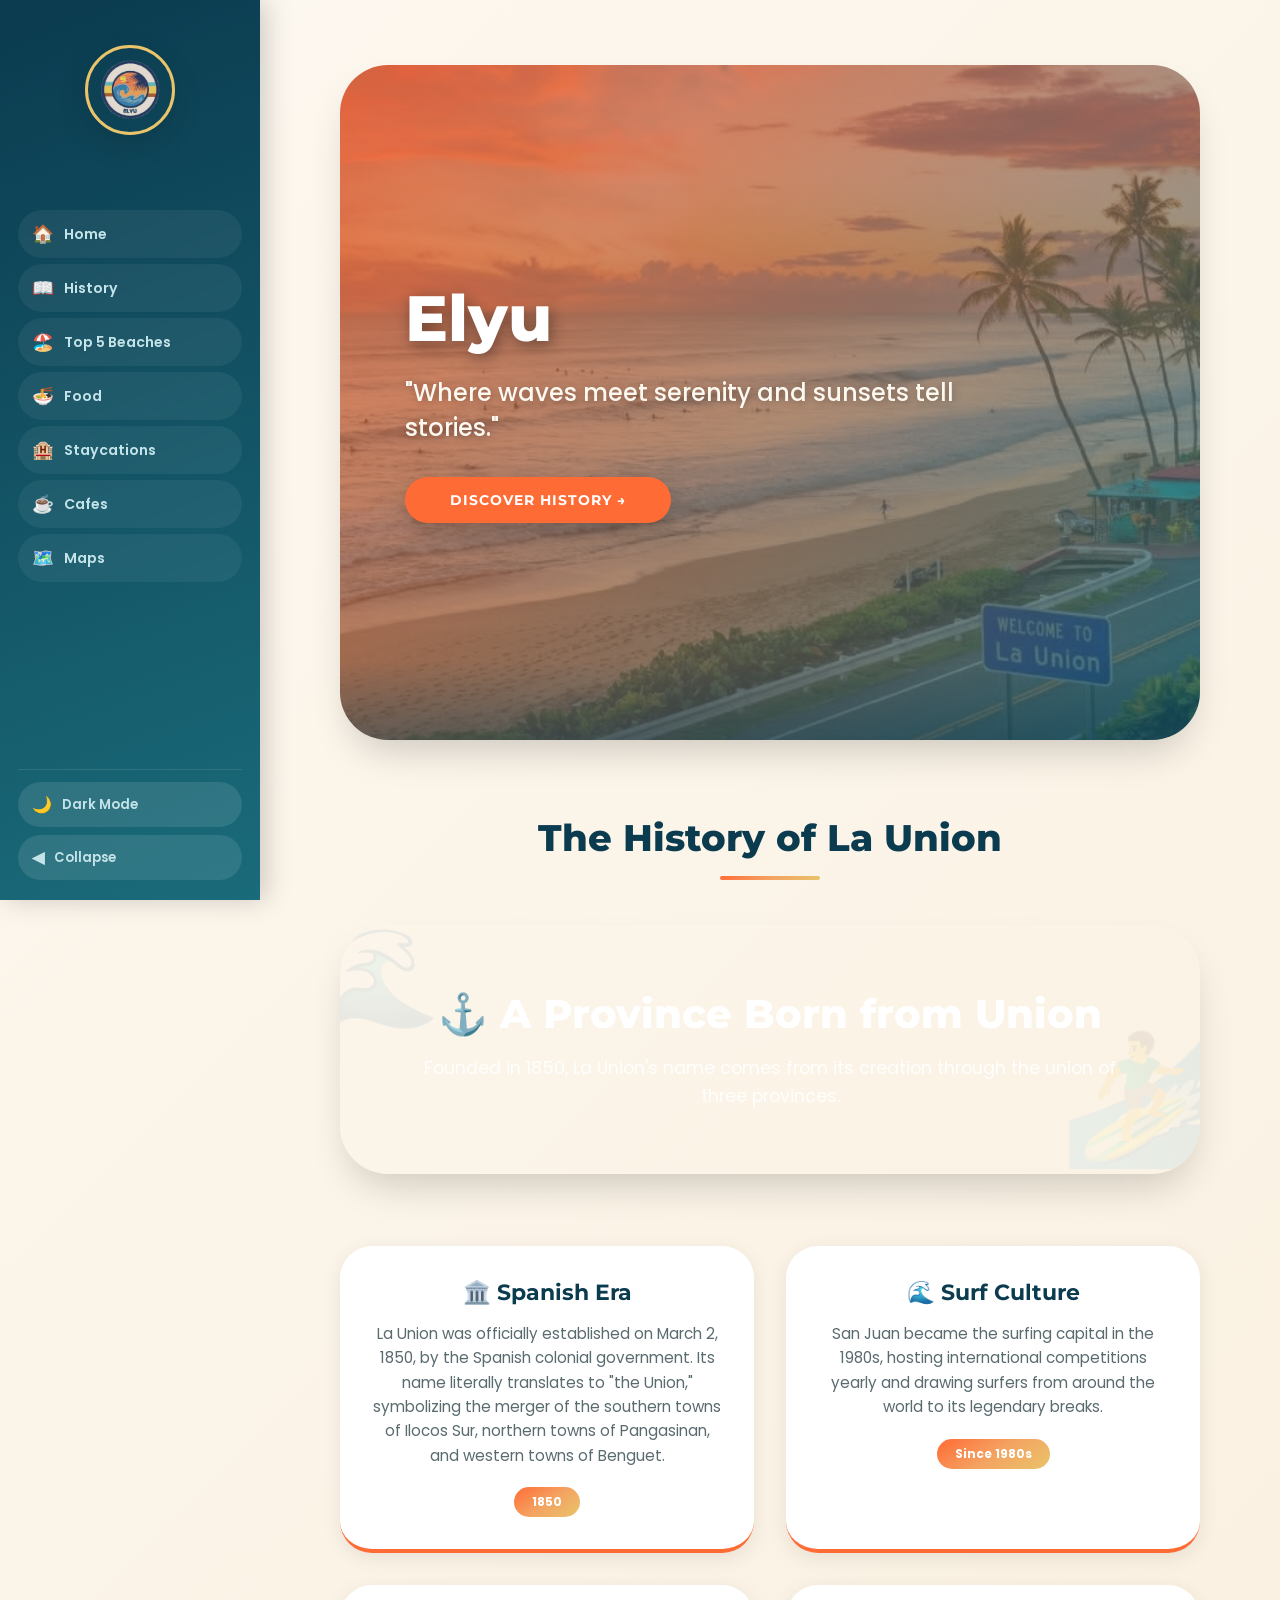
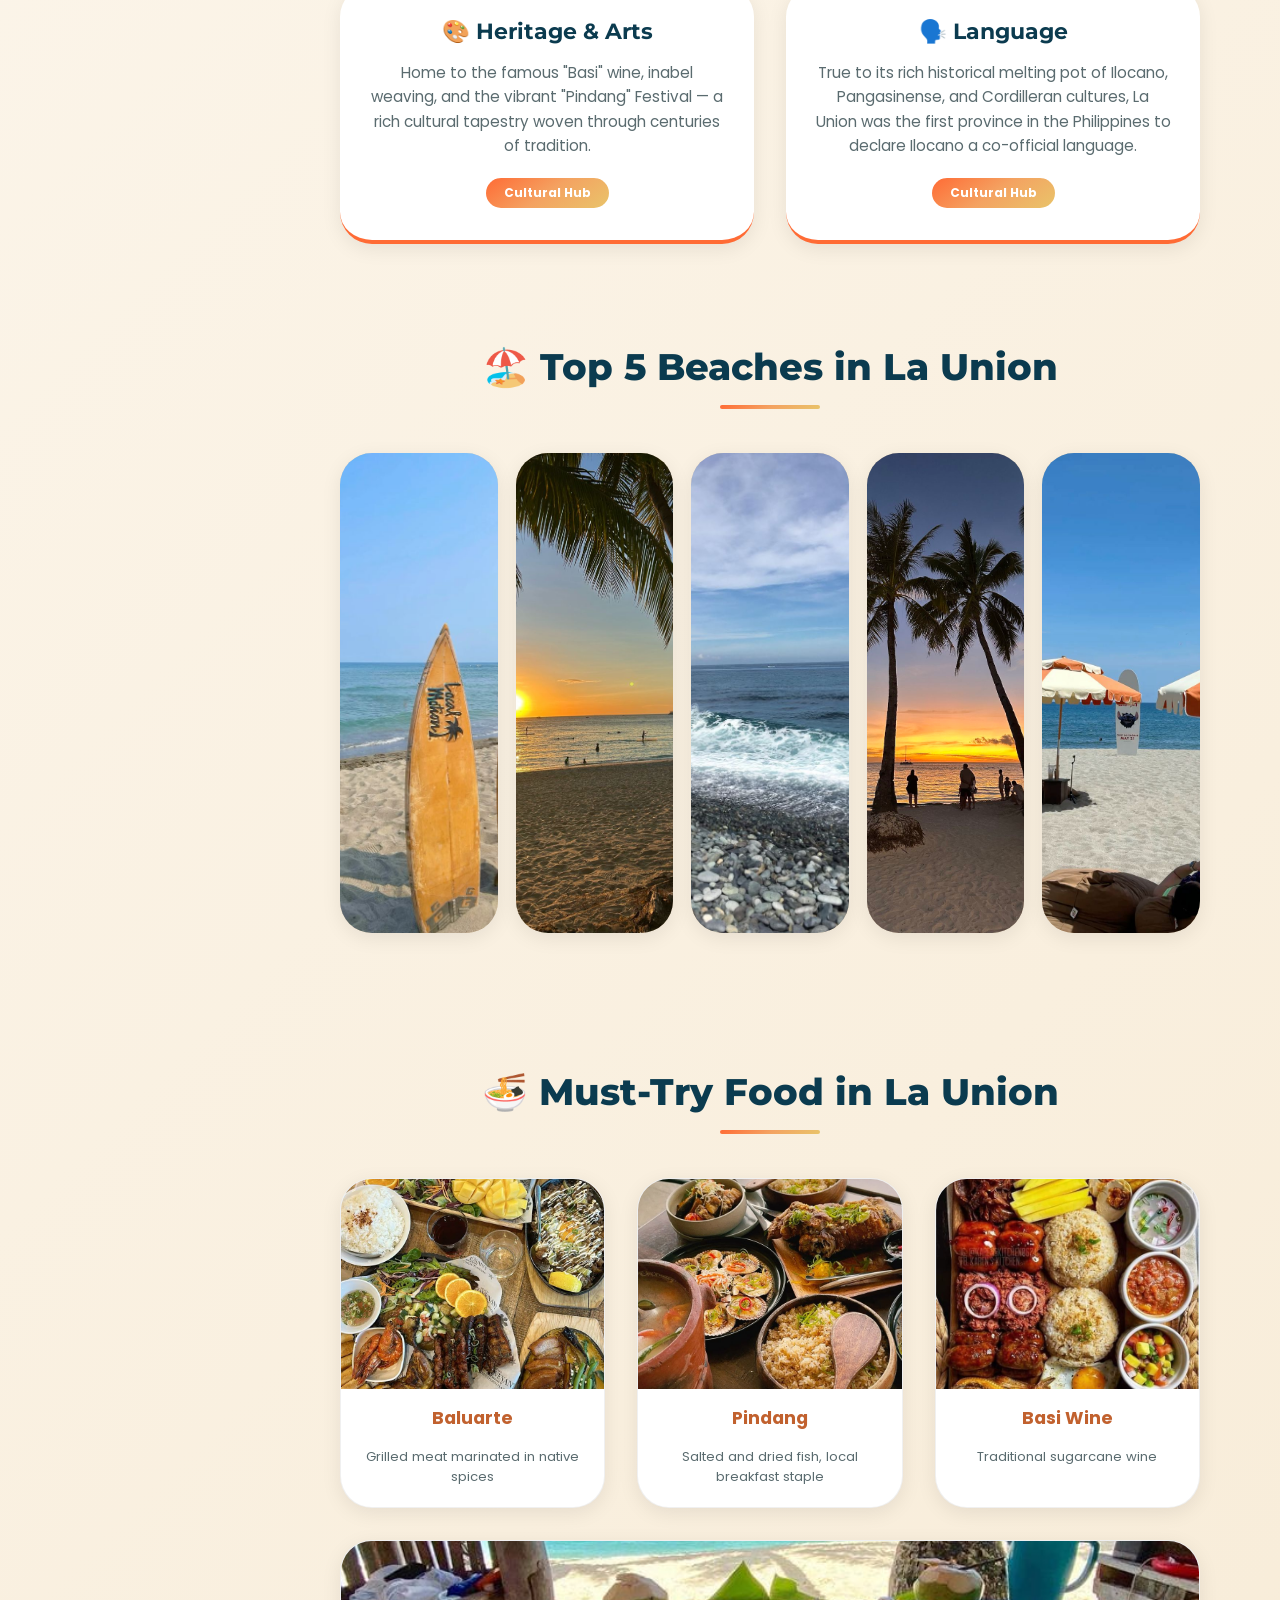
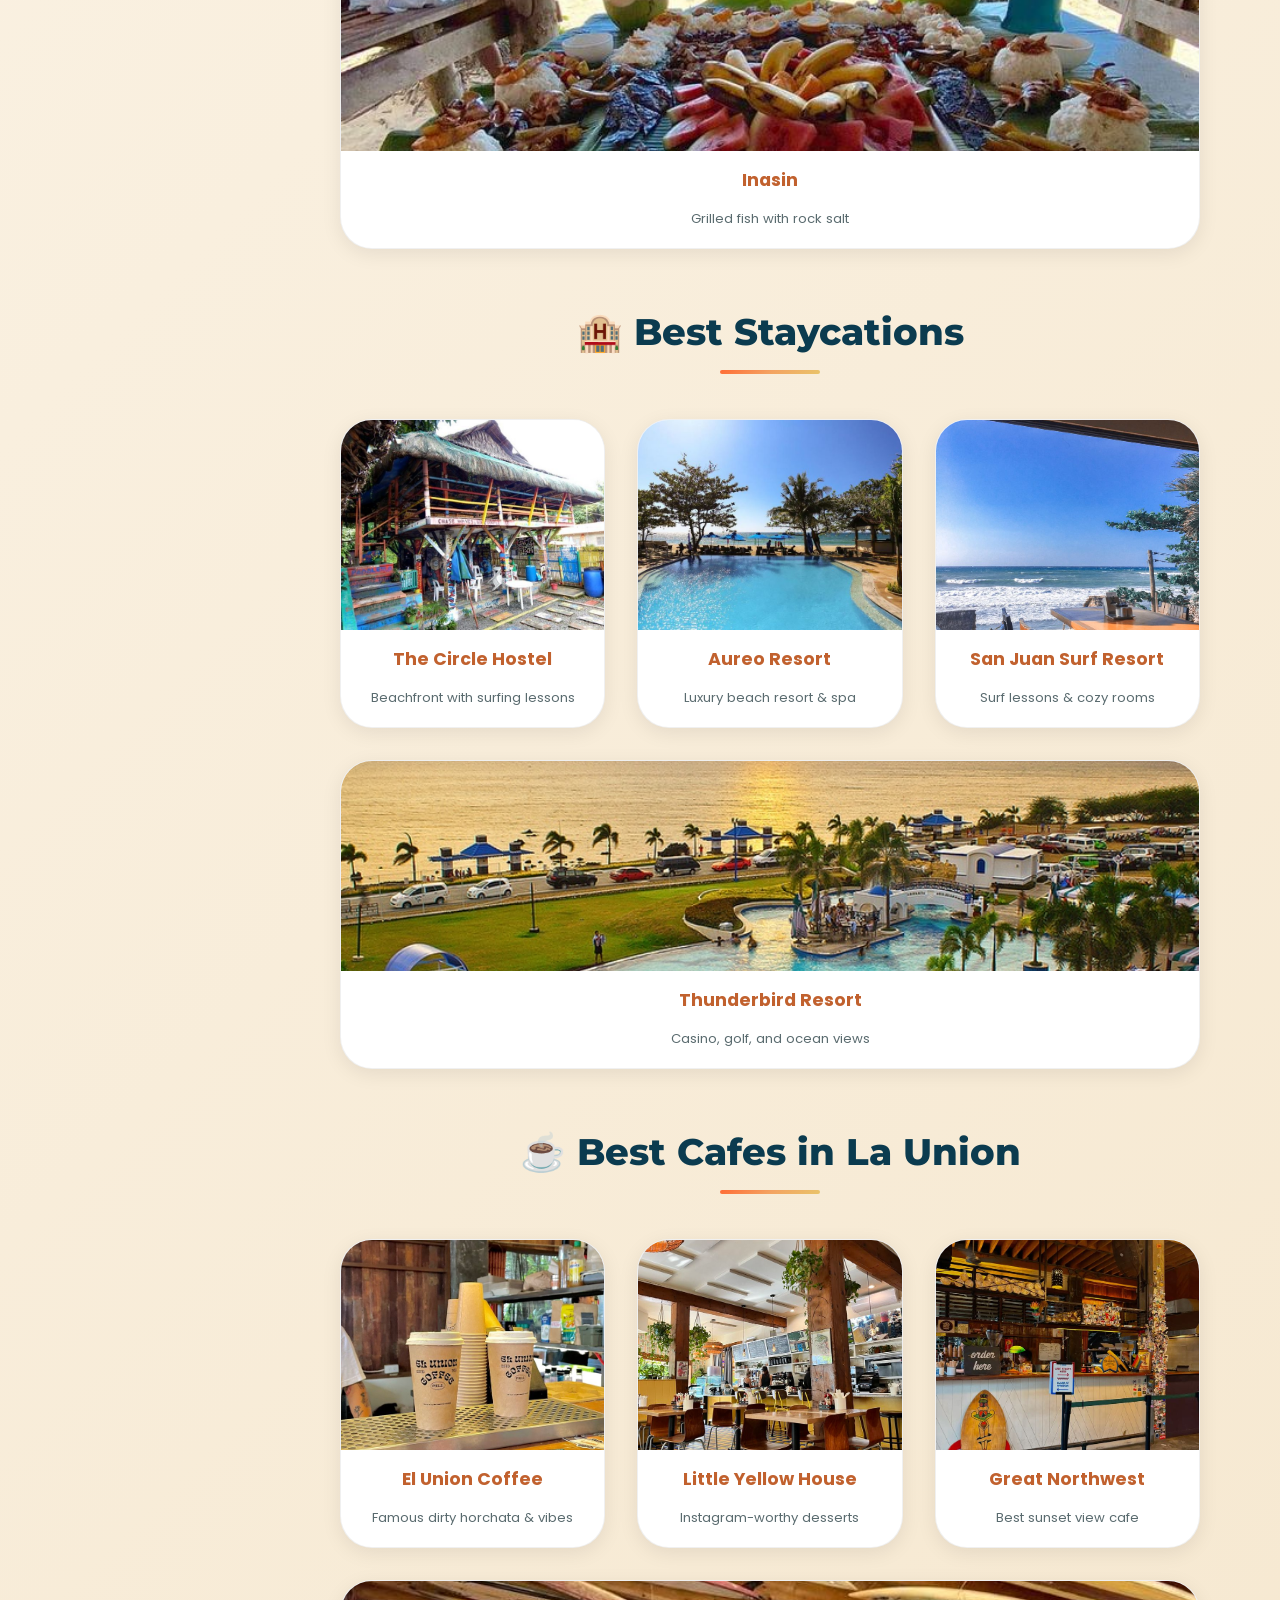
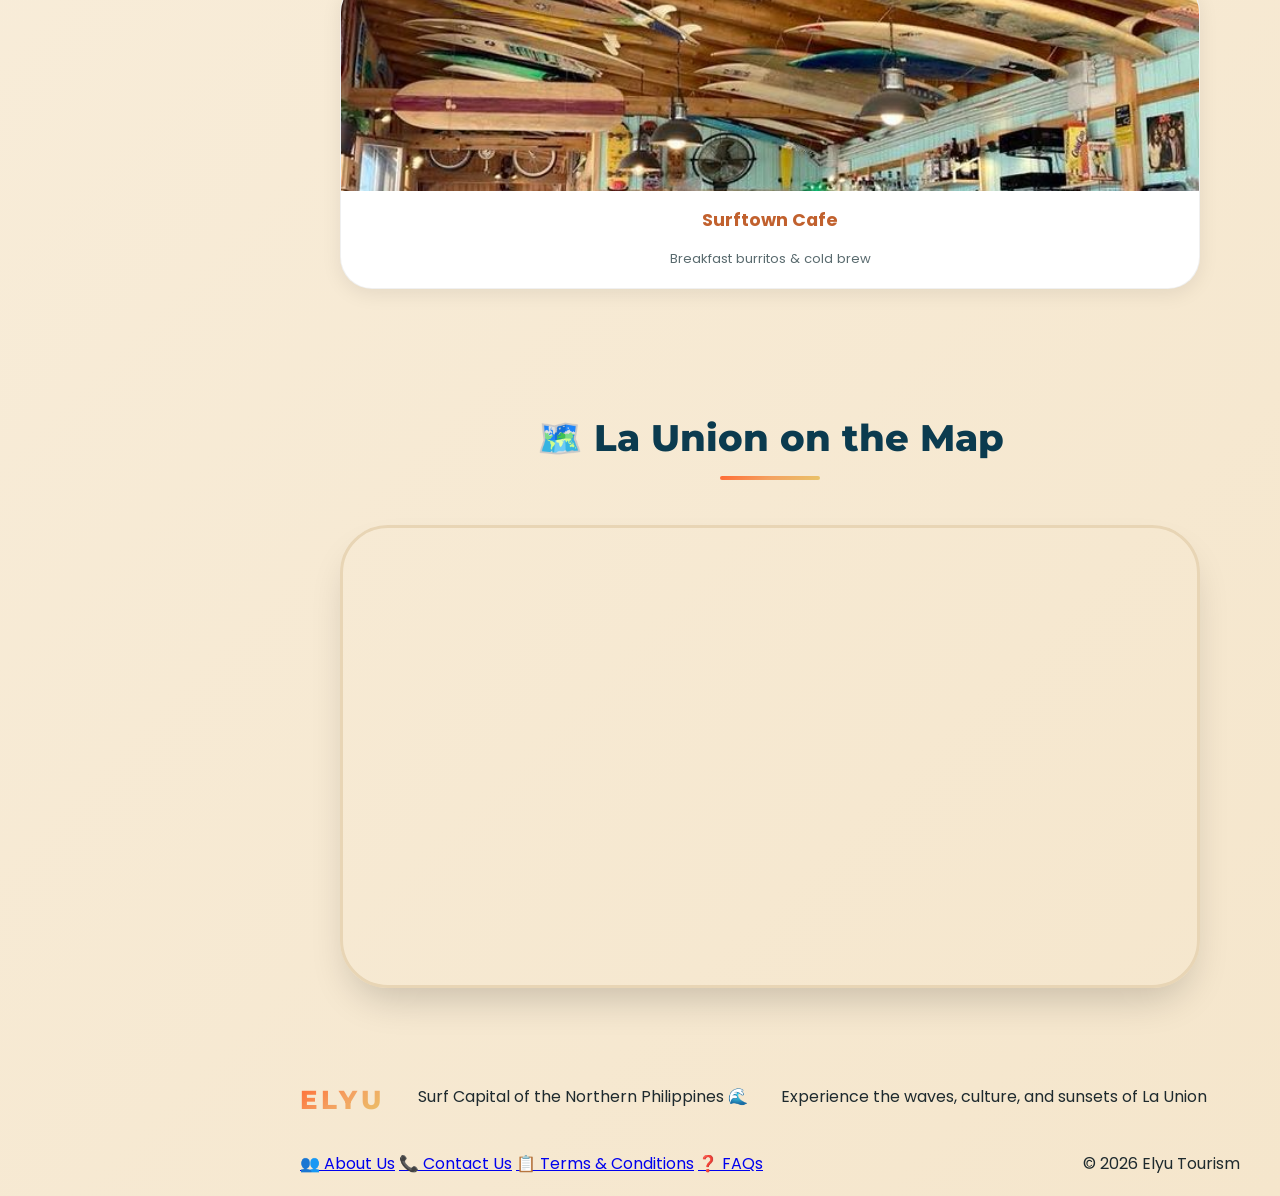
==== commit 43bfbdd5: "Replace index.css with LAUNION.css in index.html" ====
--- a/index.html
+++ b/index.html
@@ -8,7 +8,7 @@
     <link rel="preconnect" href="https://fonts.googleapis.com">
     <link rel="preconnect" href="https://fonts.gstatic.com" crossorigin>
     <link href="https://fonts.googleapis.com/css2?family=Montserrat:wght@400;600;700;800&family=Poppins:wght@400;500;600&display=swap" rel="stylesheet">
-    <link rel="stylesheet" href="LAUNION.css">
+    <link rel="stylesheet" href="index.css">
 </head>
 <body>
 
@@ -304,6 +304,6 @@
         </div>
     </div>
 
-    <script src="LAUNION.js"></script>
+    <script src="index.js"></script>
 </body>
 </html>
--- a/index.css
+++ b/index.css
@@ -0,0 +1,1503 @@
+/* ============================================================
+   ELYU - La Union Tourism Website
+   Enhanced CSS v2: Responsive Sidebar, Hamburger, Carousel,
+   Footer, Restaurant Cards, Schedule Button
+   WITH CLEAN DARK MODE - BRIGHT ELYU TEXT
+   ============================================================ */
+
+/* ----- RESET ----- */
+*, *::before, *::after {
+    margin: 0;
+    padding: 0;
+    box-sizing: border-box;
+}
+
+/* ============================================================
+   CSS VARIABLES — LIGHT MODE (DEFAULT)
+   ============================================================ */
+:root {
+    --primary-font: 'Montserrat', sans-serif;
+    --body-font: 'Poppins', sans-serif;
+
+    /* 🌅 SUNSET VIBES COLOR PALETTE */
+    --sunset-orange: #FF6B35;
+    --sunset-coral: #F4A261;
+    --sunset-gold: #E9C46A;
+    --sunset-pink: #E76F51;
+    --sunset-glow: #FFB347;
+
+    /* Ocean Waters */
+    --ocean-deep: #0B3B4F;
+    --ocean-wave: #1A6B7A;
+    --ocean-shallow: #4AA3B0;
+    --ocean-foam: #8DC9D4;
+    --ocean-mist: #C4E4EA;
+
+    /* Sand & Beach */
+    --sand-light: #FDF8F0;
+    --sand-warm: #F5E6CC;
+    --sand-deep: #E8D5B5;
+
+    /* Terracotta */
+    --terracotta: #C1612E;
+    --terracotta-dark: #9B451D;
+
+    /* Text */
+    --text-dark: #1E2A2E;
+    --text-light: #5A6B6F;
+    --text-white: #FFFFFF;
+
+    /* Surfaces */
+    --bg-body: linear-gradient(135deg, #FDF8F0 0%, #F5E6CC 100%);
+    --bg-card: #ffffff;
+    --bg-card-hover: #ffffff;
+    --border-card: rgba(0,0,0,0.06);
+    --text-card-title: #C1612E;
+    --text-card-desc: #5A6B6F;
+    --section-title-color: #0B3B4F;
+    --contact-bg: #ffffff;
+    --contact-text: #1E2A2E;
+
+    /* Gradients */
+    --sidebar-gradient: linear-gradient(160deg, #0B3B4F 0%, #1A6B7A 100%);
+    --hero-gradient: linear-gradient(135deg, rgba(255,107,53,0.75), rgba(26,107,122,0.65));
+    --sunset-gradient: linear-gradient(145deg, #FF6B35, #F4A261, #E9C46A);
+    --ocean-gradient: linear-gradient(145deg, #0B3B4F, #1A6B7A, #4AA3B0);
+
+    /* Layout */
+    --sidebar-width: 260px;
+    --sidebar-collapsed: 70px;
+    --transition: all 0.35s cubic-bezier(0.2, 0.9, 0.4, 1.1);
+    --transition-fast: all 0.2s ease;
+    --shadow-sm: 0 5px 20px rgba(0,0,0,0.08);
+    --shadow-md: 0 10px 30px rgba(0,0,0,0.12);
+    --shadow-lg: 0 20px 40px -12px rgba(0,0,0,0.2);
+    --border-radius-lg: 48px;
+    --border-radius-md: 32px;
+    --border-radius-sm: 24px;
+}
+
+/* ============================================================
+   DARK MODE VARIABLES
+   ============================================================ */
+body.dark-mode {
+    --sand-light: #0d1b2a;
+    --sand-warm: #0a1520;
+    --sand-deep: #112233;
+    --bg-body: linear-gradient(135deg, #0d1b2a 0%, #0a1520 100%);
+    --bg-card: #112233;
+    --bg-card-hover: #1a2e44;
+    --border-card: rgba(255,255,255,0.07);
+    --text-dark: #e8f4f8;
+    --text-light: #8aabb8;
+    --text-card-title: #FFB347;
+    --text-card-desc: #8aabb8;
+    --section-title-color: #C4E4EA;
+    --sidebar-gradient: linear-gradient(160deg, #06202e 0%, #0d3040 100%);
+    --contact-bg: #112233;
+    --contact-text: #e8f4f8;
+    --ocean-deep: #C4E4EA;
+}
+
+/* ============================================================
+   BODY
+   ============================================================ */
+html { scroll-behavior: smooth; }
+
+body {
+    font-family: var(--body-font);
+    background: var(--bg-body);
+    color: var(--text-dark);
+    min-height: 100vh;
+    transition: background 0.4s ease, color 0.4s ease;
+}
+
+/* ============================================================
+   HAMBURGER BUTTON (mobile only)
+   ============================================================ */
+.hamburger-btn {
+    display: none;
+    position: fixed;
+    top: 14px;
+    left: 14px;
+    z-index: 1100;
+    background: var(--sunset-orange);
+    border: none;
+    width: 46px;
+    height: 46px;
+    border-radius: 12px;
+    cursor: pointer;
+    flex-direction: column;
+    align-items: center;
+    justify-content: center;
+    gap: 5px;
+    padding: 10px;
+    box-shadow: var(--shadow-md);
+    transition: background 0.2s ease, transform 0.2s ease;
+}
+
+.hamburger-btn span {
+    display: block;
+    width: 22px;
+    height: 2.5px;
+    background: white;
+    border-radius: 4px;
+    transition: transform 0.3s ease, opacity 0.3s ease;
+}
+
+.hamburger-btn.open span:nth-child(1) { transform: translateY(7.5px) rotate(45deg); }
+.hamburger-btn.open span:nth-child(2) { opacity: 0; }
+.hamburger-btn.open span:nth-child(3) { transform: translateY(-7.5px) rotate(-45deg); }
+
+.hamburger-btn:hover { background: var(--terracotta-dark); transform: scale(1.05); }
+
+/* ============================================================
+   SIDEBAR OVERLAY (mobile backdrop)
+   ============================================================ */
+.sidebar-overlay {
+    display: none;
+    position: fixed;
+    inset: 0;
+    background: rgba(0,0,0,0.55);
+    backdrop-filter: blur(4px);
+    z-index: 990;
+    opacity: 0;
+    transition: opacity 0.3s ease;
+}
+
+.sidebar-overlay.active {
+    opacity: 1;
+    pointer-events: all;
+}
+
+/* ============================================================
+   SIDEBAR
+   ============================================================ */
+.sidebar {
+    width: var(--sidebar-width);
+    height: 100vh;
+    background: var(--sidebar-gradient);
+    position: fixed;
+    top: 0;
+    left: 0;
+    padding: 45px 18px 20px;
+    display: flex;
+    flex-direction: column;
+    z-index: 1000;
+    transition: width 0.38s cubic-bezier(0.4, 0, 0.2, 1),
+                padding 0.38s ease,
+                transform 0.38s cubic-bezier(0.4, 0, 0.2, 1);
+    box-shadow: 6px 0 25px rgba(0,0,0,0.18);
+    overflow: hidden;
+}
+
+.sidebar.collapsed {
+    width: var(--sidebar-collapsed);
+    padding: 45px 10px 20px;
+}
+
+/* Logo area */
+.logo-container {
+    display: flex;
+    flex-direction: column;
+    align-items: center;
+    margin-bottom: 35px;
+    transition: var(--transition);
+    min-height: 130px;
+}
+
+.sidebar.collapsed .logo-container {
+    min-height: 60px;
+    margin-bottom: 15px;
+}
+
+.real-img {
+    width: 90px;
+    height: 90px;
+    object-fit: cover;
+    border-radius: 50%;
+    border: 3px solid var(--sunset-gold);
+    box-shadow: var(--shadow-md);
+    transition: transform 0.3s ease, width 0.38s ease, height 0.38s ease;
+    flex-shrink: 0;
+}
+
+.real-img:hover { transform: scale(1.05); }
+
+.sidebar.collapsed .real-img { width: 42px; height: 42px; }
+
+.logo-text {
+    margin-top: 10px;
+    font-size: 1.4rem;
+    letter-spacing: 4px;
+    font-family: var(--primary-font);
+    font-weight: 800;
+    background: var(--sunset-gradient);
+    -webkit-background-clip: text;
+    background-clip: text;
+    color: transparent;
+    white-space: nowrap;
+    transition: opacity 0.25s ease, max-height 0.38s ease;
+    overflow: hidden;
+    max-height: 40px;
+}
+
+.sidebar.collapsed .logo-text {
+    opacity: 0;
+    max-height: 0;
+    margin-top: 0;
+}
+
+/* Nav links */
+.sidebar nav {
+    display: flex;
+    flex-direction: column;
+    gap: 6px;
+    flex: 1;
+    overflow-y: auto;
+    overflow-x: hidden;
+    scrollbar-width: none;
+}
+.sidebar nav::-webkit-scrollbar { display: none; }
+
+.sidebar nav a {
+    color: var(--ocean-mist);
+    text-decoration: none;
+    font-weight: 600;
+    padding: 11px 14px;
+    border-radius: 50px;
+    transition: var(--transition);
+    background: rgba(255,255,255,0.06);
+    backdrop-filter: blur(2px);
+    font-size: 0.88rem;
+    display: flex;
+    align-items: center;
+    gap: 10px;
+    white-space: nowrap;
+    overflow: hidden;
+}
+
+.sidebar nav a .nav-icon {
+    font-size: 1.1rem;
+    flex-shrink: 0;
+    width: 22px;
+    text-align: center;
+}
+
+.nav-label { transition: opacity 0.25s ease; }
+.sidebar.collapsed .nav-label { opacity: 0; }
+
+.sidebar nav a:hover {
+    background: var(--sunset-orange);
+    color: white;
+    transform: translateX(5px);
+    box-shadow: var(--shadow-sm);
+}
+
+.sidebar.collapsed nav a:hover { transform: translateX(0) scale(1.1); }
+
+/* Sidebar bottom controls */
+.sidebar-controls {
+    display: flex;
+    flex-direction: column;
+    gap: 8px;
+    margin-top: 12px;
+    padding-top: 12px;
+    border-top: 1px solid rgba(255,255,255,0.1);
+}
+
+.sidebar-toggle-btn {
+    background: rgba(255,255,255,0.1);
+    border: none;
+    color: var(--ocean-mist);
+    padding: 10px 14px;
+    border-radius: 50px;
+    cursor: pointer;
+    font-size: 1rem;
+    transition: var(--transition);
+    display: flex;
+    align-items: center;
+    gap: 10px;
+    font-family: var(--body-font);
+    font-weight: 600;
+    white-space: nowrap;
+    overflow: hidden;
+}
+
+.sidebar-toggle-btn:hover { background: var(--sunset-orange); color: white; }
+.sidebar-toggle-btn .btn-label { transition: opacity 0.25s ease; font-size: 0.82rem; }
+.sidebar.collapsed .sidebar-toggle-btn .btn-label { opacity: 0; }
+
+/* Dark Mode Toggle Button */
+.dark-toggle-btn {
+    background: rgba(255,255,255,0.1);
+    border: none;
+    color: var(--ocean-mist);
+    padding: 10px 14px;
+    border-radius: 50px;
+    cursor: pointer;
+    font-size: 1rem;
+    transition: var(--transition);
+    display: flex;
+    align-items: center;
+    gap: 10px;
+    font-family: var(--body-font);
+    font-weight: 600;
+    white-space: nowrap;
+    overflow: hidden;
+}
+
+.dark-toggle-btn:hover { background: var(--sunset-gold); color: var(--ocean-deep); }
+.dark-toggle-btn .btn-label { font-size: 0.82rem; transition: opacity 0.25s ease; }
+.sidebar.collapsed .dark-toggle-btn .btn-label { opacity: 0; }
+
+/* ============================================================
+   MAIN CONTENT
+   ============================================================ */
+main {
+    margin-left: var(--sidebar-width);
+    width: calc(100% - var(--sidebar-width));
+    padding: 20px 40px;
+    transition: margin-left 0.38s cubic-bezier(0.4,0,0.2,1),
+                width 0.38s cubic-bezier(0.4,0,0.2,1);
+}
+
+main.shifted {
+    margin-left: var(--sidebar-collapsed);
+    width: calc(100% - var(--sidebar-collapsed));
+}
+
+section {
+    min-height: 85vh;
+    padding: 30px 40px;
+    display: flex;
+    flex-direction: column;
+    justify-content: center;
+    scroll-margin-top: 20px;
+}
+
+/* ============================================================
+   HERO SECTION
+   ============================================================ */
+.hero {
+    background: var(--hero-gradient), url('LAUNION.jpg');
+    background-size: cover;
+    background-position: center 30%;
+    background-repeat: no-repeat;
+    border-radius: var(--border-radius-lg);
+    padding: 90px 65px;
+    min-height: 75vh;
+    display: flex;
+    flex-direction: column;
+    justify-content: center;
+    box-shadow: var(--shadow-lg);
+    position: relative;
+    overflow: hidden;
+}
+
+.hero::before {
+    content: '';
+    position: absolute;
+    bottom: 0; left: 0; right: 0;
+    height: 80px;
+    background: linear-gradient(to top, rgba(11,59,79,0.4), transparent);
+    pointer-events: none;
+}
+
+.hero h1 {
+    font-size: clamp(2.5rem, 5vw, 5.5rem);
+    font-weight: 800;
+    font-family: var(--primary-font);
+    color: white;
+    text-shadow: 2px 4px 15px rgba(0,0,0,0.4);
+    line-height: 1.15;
+    margin-bottom: 1.2rem;
+    max-width: 750px;
+    position: relative;
+    z-index: 3;
+    animation: fadeSlideUp 0.9s ease both;
+}
+
+.hero p {
+    font-size: clamp(1rem, 2vw, 1.5rem);
+    color: var(--sand-light);
+    font-weight: 500;
+    max-width: 550px;
+    text-shadow: 1px 2px 8px rgba(0,0,0,0.3);
+    margin-bottom: 2rem;
+    position: relative;
+    z-index: 3;
+    animation: fadeSlideUp 0.9s 0.15s ease both;
+}
+
+@keyframes fadeSlideUp {
+    from { opacity: 0; transform: translateY(30px); }
+    to   { opacity: 1; transform: translateY(0); }
+}
+
+/* ============================================================
+   BUTTONS
+   ============================================================ */
+.explore-btn {
+    font-size: 0.9rem;
+    background: var(--sunset-orange);
+    color: white;
+    padding: 14px 45px;
+    border-radius: 50px;
+    text-decoration: none;
+    font-weight: 700;
+    text-transform: uppercase;
+    font-family: var(--primary-font);
+    width: fit-content;
+    transition: var(--transition);
+    box-shadow: 0 8px 25px rgba(0,0,0,0.2);
+    border: none;
+    cursor: pointer;
+    letter-spacing: 1px;
+    position: relative;
+    z-index: 3;
+    animation: fadeSlideUp 0.9s 0.3s ease both;
+}
+
+.explore-btn:hover {
+    background: var(--terracotta-dark);
+    transform: translateY(-3px);
+    box-shadow: 0 15px 30px rgba(0,0,0,0.25);
+}
+
+.btn-small {
+    background: var(--sunset-orange);
+    border: none;
+    padding: 12px 32px;
+    border-radius: 50px;
+    font-weight: 600;
+    color: white;
+    margin-top: 1rem;
+    cursor: pointer;
+    transition: var(--transition);
+    font-family: var(--primary-font);
+    font-size: 0.88rem;
+}
+
+.btn-small:hover { background: var(--terracotta-dark); transform: translateY(-2px); }
+
+.btn-ocean {
+    background: var(--ocean-gradient);
+    border: none;
+    padding: 12px 32px;
+    border-radius: 50px;
+    font-weight: 600;
+    color: white;
+    margin-top: 0.6rem;
+    cursor: pointer;
+    transition: var(--transition);
+    font-family: var(--primary-font);
+    font-size: 0.88rem;
+    text-decoration: none;
+    display: inline-flex;
+    align-items: center;
+    gap: 6px;
+}
+
+.btn-ocean:hover { opacity: 0.88; transform: translateY(-2px); box-shadow: var(--shadow-md); }
+
+/* ============================================================
+   SECTION TITLES
+   ============================================================ */
+.section-title {
+    font-size: 2.3rem;
+    font-family: var(--primary-font);
+    text-align: center;
+    margin-bottom: 2.8rem;
+    color: var(--section-title-color);
+    font-weight: 800;
+    position: relative;
+    transition: color 0.4s ease;
+}
+
+.section-title::after {
+    content: '';
+    display: block;
+    width: 100px;
+    height: 4px;
+    background: var(--sunset-gradient);
+    margin: 1rem auto 0;
+    border-radius: 4px;
+}
+
+/* ============================================================
+   HISTORY / STORY SECTION
+   ============================================================ */
+.story-hero {
+    background: linear-gradient(135deg, rgba(11,59,79,0.92), rgba(255,107,53,0.85)),
+        url('https://images.unsplash.com/photo-1589330273594-fade1ee91647?q=80&w=2070&auto=format');
+    background-size: cover;
+    background-position: center;
+    background-attachment: fixed;
+    border-radius: var(--border-radius-lg);
+    padding: 4rem 3rem;
+    text-align: center;
+    margin-bottom: 3.5rem;
+    color: white;
+    box-shadow: var(--shadow-lg);
+    position: relative;
+    overflow: hidden;
+}
+
+body.dark-mode .story-hero 
+    /* Dark mode hero background - night time effect only */
+body.dark-mode .hero {
+    background: linear-gradient(135deg, 
+                rgba(10, 10, 30, 0.85), 
+                rgba(30, 20, 50, 0.8),
+                rgba(0, 0, 0, 0.7)),
+                url('LAUNION.jpg');
+    background-size: cover;
+    background-position: center 30%;
+    background-repeat: no-repeat;
+}
+
+.story-hero::before { content: '🏄‍♂️'; position: absolute; font-size: 8rem; opacity: 0.08; bottom: -20px; right: -20px; pointer-events: none; }
+.story-hero::after  { content: '🌊'; position: absolute; font-size: 6rem; opacity: 0.08; top: -20px; left: -20px; pointer-events: none; }
+
+.story-hero h2 { font-size: 2.5rem; font-weight: 800; font-family: var(--primary-font); margin-bottom: 1rem; }
+.story-hero p  { font-size: 1.1rem; max-width: 700px; margin: 0 auto; opacity: 0.95; line-height: 1.6; }
+
+.story-grid {
+    display: grid;
+    grid-template-columns: repeat(auto-fit, minmax(300px, 1fr));
+    gap: 2rem;
+    margin-top: 1rem;
+}
+
+.story-card {
+    background: var(--bg-card);
+    border-radius: var(--border-radius-md);
+    padding: 2rem 1.8rem;
+    transition: var(--transition);
+    box-shadow: var(--shadow-sm);
+    border-bottom: 4px solid var(--sunset-orange);
+    position: relative;
+    overflow: hidden;
+    text-align: center;
+}
+
+.story-card::before {
+    content: '';
+    position: absolute;
+    top: 0; left: 0; right: 0;
+    height: 4px;
+    background: var(--sunset-gradient);
+    opacity: 0;
+    transition: var(--transition);
+}
+
+.story-card:hover::before { opacity: 1; }
+.story-card:hover { transform: translateY(-10px); box-shadow: var(--shadow-lg); }
+
+.story-card h3 { color: var(--section-title-color); margin-bottom: 1rem; font-size: 1.4rem; font-weight: 700; font-family: var(--primary-font); }
+.story-card p  { color: var(--text-card-desc); line-height: 1.6; margin-bottom: 1.2rem; font-size: 0.95rem; }
+
+.info-badge {
+    display: inline-flex;
+    align-items: center;
+    background: var(--sunset-gradient);
+    padding: 6px 18px;
+    border-radius: 50px;
+    font-size: 0.75rem;
+    font-weight: 700;
+    color: white;
+    transition: var(--transition);
+}
+
+.story-card:hover .info-badge { transform: scale(1.05); box-shadow: 0 4px 12px rgba(255,107,53,0.3); }
+
+/* ============================================================
+   BEACHES SLIDER
+   ============================================================ */
+.slides {
+    display: flex;
+    width: 100%;
+    height: 480px;
+    gap: 18px;
+    list-style: none;
+    margin-bottom: 35px;
+}
+
+.slides li {
+    flex: 1;
+    position: relative;
+    overflow: hidden;
+    border-radius: var(--border-radius-md);
+    transition: flex 0.6s cubic-bezier(0.25,1,0.5,1);
+    cursor: pointer;
+    background: var(--sand-deep);
+    display: flex;
+    align-items: center;
+    justify-content: center;
+    box-shadow: var(--shadow-sm);
+}
+
+.slides li:hover { flex: 4.5; }
+
+.slides img { width: 100%; height: 100%; object-fit: cover; pointer-events: none; }
+
+.content {
+    position: absolute;
+    bottom: 0; left: 0; right: 0;
+    padding: 30px 25px;
+    background: linear-gradient(transparent, rgba(11,59,79,0.9));
+    color: white;
+    opacity: 0;
+    transition: opacity 0.4s ease;
+}
+
+.slides li:hover .content { opacity: 1; }
+.content h3 { font-size: 1.4rem; font-family: var(--primary-font); margin-bottom: 5px; }
+.content p  { font-size: 0.85rem; opacity: 0.9; }
+
+.info-trigger {
+    position: absolute;
+    top: 12px;
+    right: 12px;
+    background: var(--sunset-orange);
+    color: white;
+    border: none;
+    width: 36px;
+    height: 36px;
+    border-radius: 50%;
+    font-size: 1rem;
+    cursor: pointer;
+    opacity: 0;
+    transition: opacity 0.3s ease, transform 0.3s ease;
+    display: flex;
+    align-items: center;
+    justify-content: center;
+    z-index: 5;
+    box-shadow: var(--shadow-sm);
+}
+
+.slides li:hover .info-trigger { opacity: 1; }
+.info-trigger:hover { transform: scale(1.15); }
+
+/* ============================================================
+   GALLERY CARDS (Food / Staycations / Cafes)
+   ============================================================ */
+.gallery-list {
+    display: flex;
+    flex-wrap: wrap;
+    gap: 2rem;
+    list-style: none;
+    justify-content: center;
+}
+
+.gallery-card {
+    flex: 1 1 230px;
+    background: var(--bg-card);
+    border-radius: var(--border-radius-md);
+    overflow: hidden;
+    transition: var(--transition);
+    cursor: pointer;
+    box-shadow: var(--shadow-sm);
+    display: flex;
+    flex-direction: column;
+    min-width: 190px;
+    border: 1px solid var(--border-card);
+}
+
+.gallery-card:hover { transform: translateY(-10px); box-shadow: var(--shadow-lg); }
+
+.img-holder {
+    height: 210px;
+    background-size: cover;
+    background-position: center;
+    transition: transform 0.5s ease;
+    position: relative;
+}
+
+.gallery-card:hover .img-holder { transform: scale(1.07); }
+
+.gallery-card h3 {
+    background: var(--bg-card);
+    margin: 0;
+    padding: 1rem;
+    font-size: 1.1rem;
+    font-weight: 700;
+    text-align: center;
+    color: var(--text-card-title);
+    transition: var(--transition);
+}
+
+.gallery-card:hover h3 { background: var(--sunset-orange); color: white; }
+
+.gallery-card .desc {
+    padding: 0 1rem 1.2rem;
+    font-size: 0.82rem;
+    color: var(--text-card-desc);
+    text-align: center;
+}
+
+/* ============================================================
+   MAP SECTION
+   ============================================================ */
+.map-container {
+    border-radius: var(--border-radius-lg);
+    overflow: hidden;
+    box-shadow: var(--shadow-lg);
+    border: 3px solid var(--sand-deep);
+    width: 100%;
+}
+
+body.dark-mode .map-container { border-color: rgba(255,255,255,0.1); }
+
+/* ============================================================
+   MODAL — Base
+   ============================================================ */
+.modal-overlay {
+    position: fixed;
+    inset: 0;
+    background: rgba(0,0,0,0.72);
+    backdrop-filter: blur(10px);
+    z-index: 9000;
+    display: flex;
+    align-items: center;
+    justify-content: center;
+    padding: 20px;
+    opacity: 0;
+    pointer-events: none;
+    transition: opacity 0.3s ease;
+}
+
+.modal-overlay.active {
+    opacity: 1;
+    pointer-events: all;
+}
+
+.modal-panel {
+    background: var(--bg-card);
+    border-radius: 28px;
+    max-width: 700px;
+    width: 100%;
+    overflow: hidden;
+    box-shadow: 0 30px 80px rgba(0,0,0,0.5);
+    transform: scale(0.88) translateY(30px);
+    transition: transform 0.38s cubic-bezier(0.2,0.9,0.4,1.1);
+    max-height: 90vh;
+    overflow-y: auto;
+    scrollbar-width: none;
+    position: relative;
+}
+
+.modal-panel::-webkit-scrollbar { display: none; }
+
+.modal-overlay.active .modal-panel { transform: scale(1) translateY(0); }
+
+/* ============================================================
+   MODAL — Image Carousel
+   ============================================================ */
+.modal-carousel {
+    position: relative;
+    width: 100%;
+    height: 280px;
+    overflow: hidden;
+    display: none;
+}
+
+.modal-carousel.active { display: block; }
+
+.carousel-track {
+    display: flex;
+    height: 100%;
+    transition: transform 0.45s cubic-bezier(0.4,0,0.2,1);
+}
+
+.carousel-slide {
+    flex: 0 0 100%;
+    height: 100%;
+    background-size: cover;
+    background-position: center;
+}
+
+.carousel-arrow {
+    position: absolute;
+    top: 50%;
+    transform: translateY(-50%);
+    background: rgba(0,0,0,0.5);
+    border: none;
+    color: white;
+    width: 40px;
+    height: 40px;
+    border-radius: 50%;
+    font-size: 1rem;
+    cursor: pointer;
+    display: flex;
+    align-items: center;
+    justify-content: center;
+    transition: background 0.2s ease, transform 0.2s ease;
+    z-index: 10;
+    backdrop-filter: blur(4px);
+}
+
+.carousel-prev { left: 12px; }
+.carousel-next { right: 12px; }
+
+.carousel-arrow:hover {
+    background: var(--sunset-orange);
+    transform: translateY(-50%) scale(1.1);
+}
+
+.carousel-indicators {
+    position: absolute;
+    bottom: 12px;
+    left: 50%;
+    transform: translateX(-50%);
+    display: flex;
+    gap: 6px;
+    z-index: 10;
+}
+
+.carousel-dot-sm {
+    width: 8px;
+    height: 8px;
+    border-radius: 50%;
+    background: rgba(255,255,255,0.5);
+    cursor: pointer;
+    transition: all 0.2s ease;
+    border: none;
+}
+
+.carousel-dot-sm.active {
+    background: white;
+    width: 20px;
+    border-radius: 50px;
+}
+
+/* ============================================================
+   MODAL — Banner (non-carousel)
+   ============================================================ */
+.modal-banner {
+    width: 100%;
+    height: 260px;
+    display: none;
+    background-size: cover;
+    background-position: center;
+}
+
+.modal-banner.active { display: block; }
+
+/* ============================================================
+   MODAL — Body
+   ============================================================ */
+.modal-body { padding: 2rem 2.2rem 2.5rem; }
+
+.modal-category {
+    font-size: 0.72rem;
+    font-weight: 700;
+    letter-spacing: 3px;
+    text-transform: uppercase;
+    color: var(--sunset-orange);
+    margin-bottom: 0.5rem;
+}
+
+.modal-title {
+    font-family: var(--primary-font);
+    font-size: 1.9rem;
+    font-weight: 800;
+    color: var(--section-title-color);
+    margin-bottom: 0.8rem;
+    line-height: 1.2;
+}
+
+.modal-location {
+    display: inline-flex;
+    align-items: center;
+    gap: 6px;
+    font-size: 0.82rem;
+    color: var(--text-light);
+    background: var(--sand-warm);
+    padding: 5px 14px;
+    border-radius: 50px;
+    margin-bottom: 1.2rem;
+}
+
+body.dark-mode .modal-location { background: rgba(255,255,255,0.1); }
+
+.modal-desc {
+    font-size: 0.95rem;
+    color: var(--text-card-desc);
+    line-height: 1.7;
+    margin-bottom: 1.4rem;
+}
+
+.modal-facts {
+    display: flex;
+    flex-wrap: wrap;
+    gap: 0.6rem;
+    margin-bottom: 1.5rem;
+}
+
+.fact-tag {
+    background: var(--ocean-gradient);
+    color: white;
+    padding: 5px 14px;
+    border-radius: 50px;
+    font-size: 0.76rem;
+    font-weight: 600;
+}
+
+.modal-rating {
+    display: flex;
+    align-items: center;
+    gap: 8px;
+    font-size: 0.88rem;
+    color: var(--text-light);
+    margin-bottom: 1.6rem;
+}
+
+.stars { color: var(--sunset-gold); font-size: 1.1rem; }
+
+/* Modal action buttons row */
+.modal-actions {
+    display: flex;
+    flex-wrap: wrap;
+    gap: 10px;
+    margin-top: 0.5rem;
+}
+
+/* ============================================================
+   RESTAURANT CARDS (Food modal)
+   ============================================================ */
+.modal-restaurants {
+    margin-bottom: 1.4rem;
+}
+
+.restaurants-label {
+    font-family: var(--primary-font);
+    font-weight: 700;
+    font-size: 0.85rem;
+    text-transform: uppercase;
+    letter-spacing: 2px;
+    color: var(--sunset-orange);
+    margin-bottom: 0.8rem;
+}
+
+.restaurant-cards {
+    display: flex;
+    flex-direction: column;
+    gap: 10px;
+}
+
+.restaurant-card {
+    background: var(--sand-warm);
+    border-radius: 16px;
+    padding: 0.9rem 1.1rem;
+    display: flex;
+    flex-direction: column;
+    gap: 3px;
+    border-left: 4px solid var(--sunset-orange);
+    transition: var(--transition-fast);
+}
+
+body.dark-mode .restaurant-card { background: rgba(255,255,255,0.06); }
+
+.restaurant-card:hover { transform: translateX(4px); }
+
+.restaurant-name {
+    font-family: var(--primary-font);
+    font-weight: 700;
+    font-size: 0.9rem;
+    color: var(--section-title-color);
+}
+
+.restaurant-desc {
+    font-size: 0.8rem;
+    color: var(--text-card-desc);
+    line-height: 1.4;
+}
+
+.restaurant-addr {
+    font-size: 0.75rem;
+    color: var(--text-light);
+    display: flex;
+    align-items: center;
+    gap: 4px;
+}
+
+/* ============================================================
+   MODAL CLOSE BUTTON
+   ============================================================ */
+.modal-close-btn {
+    position: absolute;
+    top: 16px;
+    right: 16px;
+    background: rgba(0,0,0,0.55);
+    border: none;
+    color: white;
+    width: 38px;
+    height: 38px;
+    border-radius: 50%;
+    font-size: 1.1rem;
+    cursor: pointer;
+    transition: var(--transition-fast);
+    display: flex;
+    align-items: center;
+    justify-content: center;
+    z-index: 5;
+}
+
+.modal-close-btn:hover { background: var(--sunset-orange); transform: scale(1.1); }
+
+/* ============================================================
+   ABOUT US CAROUSEL
+   ============================================================ */
+#about {
+    min-height: auto;
+    padding: 60px 40px;
+}
+
+.team-carousel-wrapper {
+    position: relative;
+    overflow: hidden;
+}
+
+.team-track {
+    display: flex;
+    gap: 24px;
+    transition: transform 0.5s cubic-bezier(0.4, 0, 0.2, 1);
+}
+
+.team-card {
+    flex: 0 0 220px;
+    background: var(--bg-card);
+    border-radius: var(--border-radius-md);
+    padding: 2rem 1.5rem;
+    text-align: center;
+    box-shadow: var(--shadow-sm);
+    transition: var(--transition);
+    border: 1px solid var(--border-card);
+    cursor: default;
+}
+
+.team-card:hover { transform: translateY(-10px); box-shadow: var(--shadow-lg); }
+
+.team-avatar {
+    width: 90px;
+    height: 90px;
+    border-radius: 50%;
+    background: var(--ocean-gradient);
+    margin: 0 auto 1rem;
+    display: flex;
+    align-items: center;
+    justify-content: center;
+    font-size: 2.4rem;
+    box-shadow: var(--shadow-sm);
+    transition: transform 0.3s ease;
+}
+
+.team-card:hover .team-avatar { transform: scale(1.08) rotate(5deg); }
+
+.team-name { font-family: var(--primary-font); font-weight: 700; font-size: 1rem; color: var(--section-title-color); margin-bottom: 4px; }
+.team-role { font-size: 0.72rem; font-weight: 700; letter-spacing: 2px; text-transform: uppercase; color: var(--sunset-orange); margin-bottom: 10px; }
+.team-desc { font-size: 0.8rem; color: var(--text-card-desc); line-height: 1.55; }
+
+.carousel-controls {
+    display: flex;
+    align-items: center;
+    justify-content: center;
+    gap: 14px;
+    margin-top: 1.8rem;
+}
+
+.carousel-btn {
+    background: var(--sunset-orange);
+    border: none;
+    color: white;
+    width: 42px;
+    height: 42px;
+    border-radius: 50%;
+    font-size: 1.1rem;
+    cursor: pointer;
+    transition: var(--transition);
+    display: flex;
+    align-items: center;
+    justify-content: center;
+}
+
+.carousel-btn:hover { background: var(--terracotta-dark); transform: scale(1.1); }
+
+.carousel-dots { display: flex; gap: 8px; }
+
+.carousel-dot {
+    width: 9px;
+    height: 9px;
+    border-radius: 50%;
+    background: var(--sand-deep);
+    cursor: pointer;
+    transition: var(--transition);
+}
+
+body.dark-mode .carousel-dot { background: rgba(255,255,255,0.2); }
+
+.carousel-dot.active {
+    background: var(--sunset-orange);
+    width: 24px;
+    border-radius: 50px;
+}
+
+/* ============================================================
+   CONTACT SECTION
+   ============================================================ */
+.contact-card {
+    background: var(--contact-bg);
+    border-radius: var(--border-radius-lg);
+    padding: 2.8rem;
+    text-align: center;
+    max-width: 750px;
+    margin: 0 auto;
+    box-shadow: var(--shadow-md);
+    transition: var(--transition);
+    border: 1px solid var(--sunset-gold);
+    color: var(--contact-text);
+}
+
+.contact-card:hover { transform: translateY(-6px); box-shadow: var(--shadow-lg); }
+.contact-card h3 { font-family: var(--primary-font); font-size: 1.5rem; font-weight: 700; margin-bottom: 1rem; color: var(--section-title-color); }
+.contact-card p { margin-bottom: 0.5rem; color: var(--contact-text); }
+
+/* ============================================================
+   FOOTER
+   ============================================================ */
+.footer-tag {
+    background: var(--sidebar-gradient);
+    color: var(--ocean-mist);
+    padding: 2.5rem 3rem;
+    margin-top: 2rem;
+    border-radius: var(--border-radius-md);
+    margin-bottom: 20px;
+}
+
+.footer-inner {
+    display: flex;
+    flex-wrap: wrap;
+    gap: 2rem;
+    align-items: flex-start;
+    justify-content: space-between;
+}
+
+.footer-left,
+.footer-right {
+    display: flex;
+    flex-direction: row;
+    gap: 0.6rem;
+    min-width: 160px;
+}
+
+.footer-center {
+    text-align: center;
+    flex: 1;
+    min-width: 200px;
+}
+
+.footer-logo {
+    font-family: var(--primary-font);
+    font-size: 1.6rem;
+    font-weight: 800;
+    letter-spacing: 4px;
+    background: var(--sunset-gradient);
+    -webkit-background-clip: text;
+    background-clip: text;
+    color: transparent;
+    margin-bottom: 4px;
+}
+
+.footer-left p,
+.footer-center p {
+    font-size: 0.82rem;
+    opacity: 0.8;
+    line-height: 1.5;
+}
+
+.footer-links {
+    display: flex;
+    flex-direction: column;
+    gap: 8px;
+    margin-top: 0.4rem;
+}
+
+.footer-links a {
+    color: var(--ocean-mist);
+    text-decoration: none;
+    font-size: 0.84rem;
+    font-weight: 600;
+    padding: 6px 0;
+    transition: color 0.2s ease;
+    display: flex;
+    align-items: center;
+    gap: 5px;
+    opacity: 0.85;
+}
+
+.footer-links a:hover { color: var(--sunset-gold); opacity: 1; }
+
+.footer-right .footer-links { align-items: flex-end; }
+
+/* ============================================================
+   SCROLLBAR
+   ============================================================ */
+::-webkit-scrollbar { width: 6px; }
+::-webkit-scrollbar-track { background: transparent; }
+::-webkit-scrollbar-thumb { background: var(--sunset-coral); border-radius: 4px; }
+
+/* ============================================================
+   DARK MODE - CLEAN VERSION (No Moon, No Stars, No Extra Lines)
+   WITH BRIGHT ELYU TEXT AND QUOTE
+   ============================================================ */
+
+/* Dark mode hero background - night time effect only */
+body.dark-mode .hero {
+    background: linear-gradient(135deg, 
+                rgba(10, 10, 30, 0.85), 
+                rgba(30, 20, 50, 0.8),
+                rgba(0, 0, 0, 0.7)),
+                url('https://images.unsplash.com/photo-1507525428034-b723cf961d3e?q=80&w=2073&auto=format');
+    background-size: cover;
+    background-position: center 30%;
+    background-repeat: no-repeat;
+}
+
+/* Remove the default hero gradient line */
+body.dark-mode .hero::before {
+    display: none;
+}
+
+/* ============================================================
+   BRIGHT ELYU TEXT AND QUOTE IN DARK MODE
+   ============================================================ */
+
+/* Make ELYU word in hero title SUPER BRIGHT */
+body.dark-mode .hero h1 {
+    color: #FFFFFF;
+    text-shadow: 
+        0 0 10px rgba(255, 107, 53, 0.8),
+        0 0 20px rgba(255, 107, 53, 0.6),
+        0 0 30px rgba(255, 107, 53, 0.4),
+        2px 4px 15px rgba(0, 0, 0, 0.6);
+}
+
+/* Specific styling for ELYU text inside h1 */
+body.dark-mode .hero h1 span.elyu,
+body.dark-mode .hero h1 .elyu-text,
+body.dark-mode .hero h1 .elyu-word {
+    background: linear-gradient(135deg, #FFD166, #FF9F1C, #FF6B35);
+    -webkit-background-clip: text;
+    background-clip: text;
+    color: transparent;
+    text-shadow: none;
+    font-weight: 800;
+    letter-spacing: 2px;
+    animation: elyuBrightPulse 1.5s ease-in-out infinite;
+}
+
+/* Bright pulse animation for ELYU */
+@keyframes elyuBrightPulse {
+    0%, 100% {
+        text-shadow: 0 0 5px rgba(255, 107, 53, 0.3);
+    }
+    50% {
+        text-shadow: 0 0 25px rgba(255, 107, 53, 0.8),
+                     0 0 35px rgba(255, 179, 71, 0.5);
+    }
+}
+
+/* Make the quote/paragraph text BRIGHT */
+body.dark-mode .hero p {
+    color: #FFE8C5;
+    text-shadow: 
+        0 0 8px rgba(255, 107, 53, 0.5),
+        0 0 12px rgba(255, 179, 71, 0.3);
+    font-weight: 500;
+}
+
+/* Dark mode button */
+body.dark-mode .explore-btn {
+    background: linear-gradient(135deg, #FF6B35, #FF9F1C);
+    box-shadow: 0 8px 25px rgba(255, 107, 53, 0.4);
+    color: white;
+    font-weight: 700;
+}
+
+body.dark-mode .explore-btn:hover {
+    background: linear-gradient(135deg, #FF9F1C, #FF6B35);
+    box-shadow: 0 8px 30px rgba(255, 107, 53, 0.6);
+    transform: translateY(-3px);
+}
+
+/* Dark mode images - keep dark but not too dark */
+body.dark-mode img[src*="launion"],
+body.dark-mode img[src*="LaUnion"],
+body.dark-mode img[src*="launion.JPG"],
+body.dark-mode img[src*="launion.jpg"] {
+    filter: brightness(0.5) contrast(1.1) saturate(0.8);
+    transition: filter 0.5s ease;
+}
+
+/* ============================================================
+   SIDEBAR ELYU TEXT BRIGHT IN DARK MODE
+   ============================================================ */
+
+/* Make ELYU text in sidebar bright */
+body.dark-mode .logo-text,
+body.dark-mode .footer-logo,
+body.dark-mode .brand-name,
+body.dark-mode .site-title {
+    background: linear-gradient(135deg, #FFD166, #FF9F1C, #FF6B35);
+    -webkit-background-clip: text;
+    background-clip: text;
+    color: transparent;
+    text-shadow: 0 0 20px rgba(255, 107, 53, 0.6);
+    font-weight: 800;
+    letter-spacing: 2px;
+    animation: elyuBrightPulse 2s ease-in-out infinite;
+}
+
+body.dark-mode .sidebar .logo-text {
+    background: linear-gradient(145deg, #FFE066, #FFB347, #FF6B35);
+    -webkit-background-clip: text;
+    background-clip: text;
+    color: transparent;
+    text-shadow: 0 0 15px rgba(255, 107, 53, 0.5);
+}
+
+/* Brighten any ELYU text anywhere */
+body.dark-mode [class*="elyu"],
+body.dark-mode [id*="elyu"],
+body.dark-mode .elyu-highlight {
+    color: #FFD166 !important;
+    text-shadow: 0 0 10px rgba(255, 209, 102, 0.6);
+}
+
+/* ============================================================
+   RESPONSIVE — TABLET (max-width: 900px)
+   ============================================================ */
+@media (max-width: 900px) {
+
+    .hamburger-btn { display: flex; }
+    .sidebar-overlay { display: block; }
+
+    .sidebar {
+        width: var(--sidebar-width) !important;
+        height: 100vh !important;
+        position: fixed !important;
+        top: 0 !important;
+        left: 0 !important;
+        padding: 70px 18px 20px !important;
+        flex-direction: column !important;
+        transform: translateX(-100%) !important;
+        overflow: hidden !important;
+        overflow-y: auto;
+    }
+
+    .sidebar.mobile-open { transform: translateX(0) !important; }
+
+    .logo-container {
+        flex-direction: column !important;
+        align-items: center !important;
+        margin-bottom: 30px !important;
+        min-height: 120px !important;
+    }
+
+    .real-img { width: 75px !important; height: 75px !important; }
+
+    .logo-text {
+        font-size: 1.2rem !important;
+        margin-top: 8px !important;
+        opacity: 1 !important;
+        max-height: 40px !important;
+        background: var(--sunset-gradient) !important;
+        -webkit-background-clip: text !important;
+        background-clip: text !important;
+        color: transparent !important;
+    }
+
+    .sidebar nav {
+        flex-direction: column !important;
+        gap: 5px !important;
+        overflow: visible !important;
+    }
+
+    .sidebar nav a {
+        font-size: 0.88rem !important;
+        padding: 11px 14px !important;
+    }
+
+    .nav-label { opacity: 1 !important; }
+
+    .sidebar-controls {
+        display: flex !important;
+        flex-direction: column !important;
+        margin-top: 12px !important;
+        border-top: 1px solid rgba(255,255,255,0.1) !important;
+        padding-top: 12px !important;
+    }
+
+    .sidebar-toggle-btn { display: none !important; }
+
+    main, main.shifted {
+        margin-left: 0 !important;
+        width: 100% !important;
+        padding: 15px !important;
+    }
+
+    section { padding: 20px 15px; min-height: auto; }
+
+    .hero { padding: 60px 25px; min-height: 55vh; border-radius: 28px; }
+    .hero h1 { font-size: clamp(1.8rem, 7vw, 2.8rem); }
+    .hero p { font-size: 0.9rem; }
+
+    .section-title { font-size: 1.5rem; margin-bottom: 1.2rem; }
+
+    .slides { height: 250px; gap: 8px; }
+    .content { padding: 10px; }
+    .content h3 { font-size: 0.8rem; }
+    .content p { font-size: 0.6rem; }
+
+    .story-hero { padding: 1.5rem 1rem; background-attachment: scroll; }
+    .story-hero h2 { font-size: 1.3rem; }
+    .story-hero p { font-size: 0.8rem; }
+    .story-grid { grid-template-columns: 1fr; gap: 1rem; }
+
+    .gallery-list { gap: 1rem; }
+    .gallery-card { flex: 1 1 160px; min-width: 140px; }
+    .img-holder { height: 130px; }
+    .gallery-card h3 { font-size: 0.8rem; padding: 0.5rem; }
+    .gallery-card .desc { font-size: 0.6rem; }
+
+    .team-card { flex: 0 0 180px; }
+
+    .modal-panel { border-radius: 20px; }
+    .modal-carousel { height: 200px; }
+    .modal-banner { height: 180px !important; }
+    .modal-body { padding: 1.4rem; }
+    .modal-title { font-size: 1.4rem; }
+
+    .footer-inner { flex-direction: column; align-items: center; text-align: center; }
+    .footer-right .footer-links { align-items: center; }
+    .footer-links { align-items: center; }
+}
+
+/* ============================================================
+   RESPONSIVE — MOBILE (max-width: 550px)
+   ============================================================ */
+@media (max-width: 550px) {
+    .sidebar { padding: 60px 12px 16px !important; }
+    .hero { padding: 40px 18px; min-height: 45vh; }
+    .hero h1 { font-size: 1.4rem; }
+    .slides { height: 180px; }
+    .gallery-card { flex: 1 1 130px; min-width: 120px; }
+    .img-holder { height: 100px; }
+    .team-card { flex: 0 0 160px; }
+    .modal-actions { flex-direction: column; }
+    .modal-actions .btn-small,
+    .modal-actions .btn-ocean { width: 100%; text-align: center; justify-content: center; }
+    .footer-tag { padding: 2rem 1.2rem; border-radius: 20px; flex-direction: column; gap: 1.5rem; text-align: center; }
+}
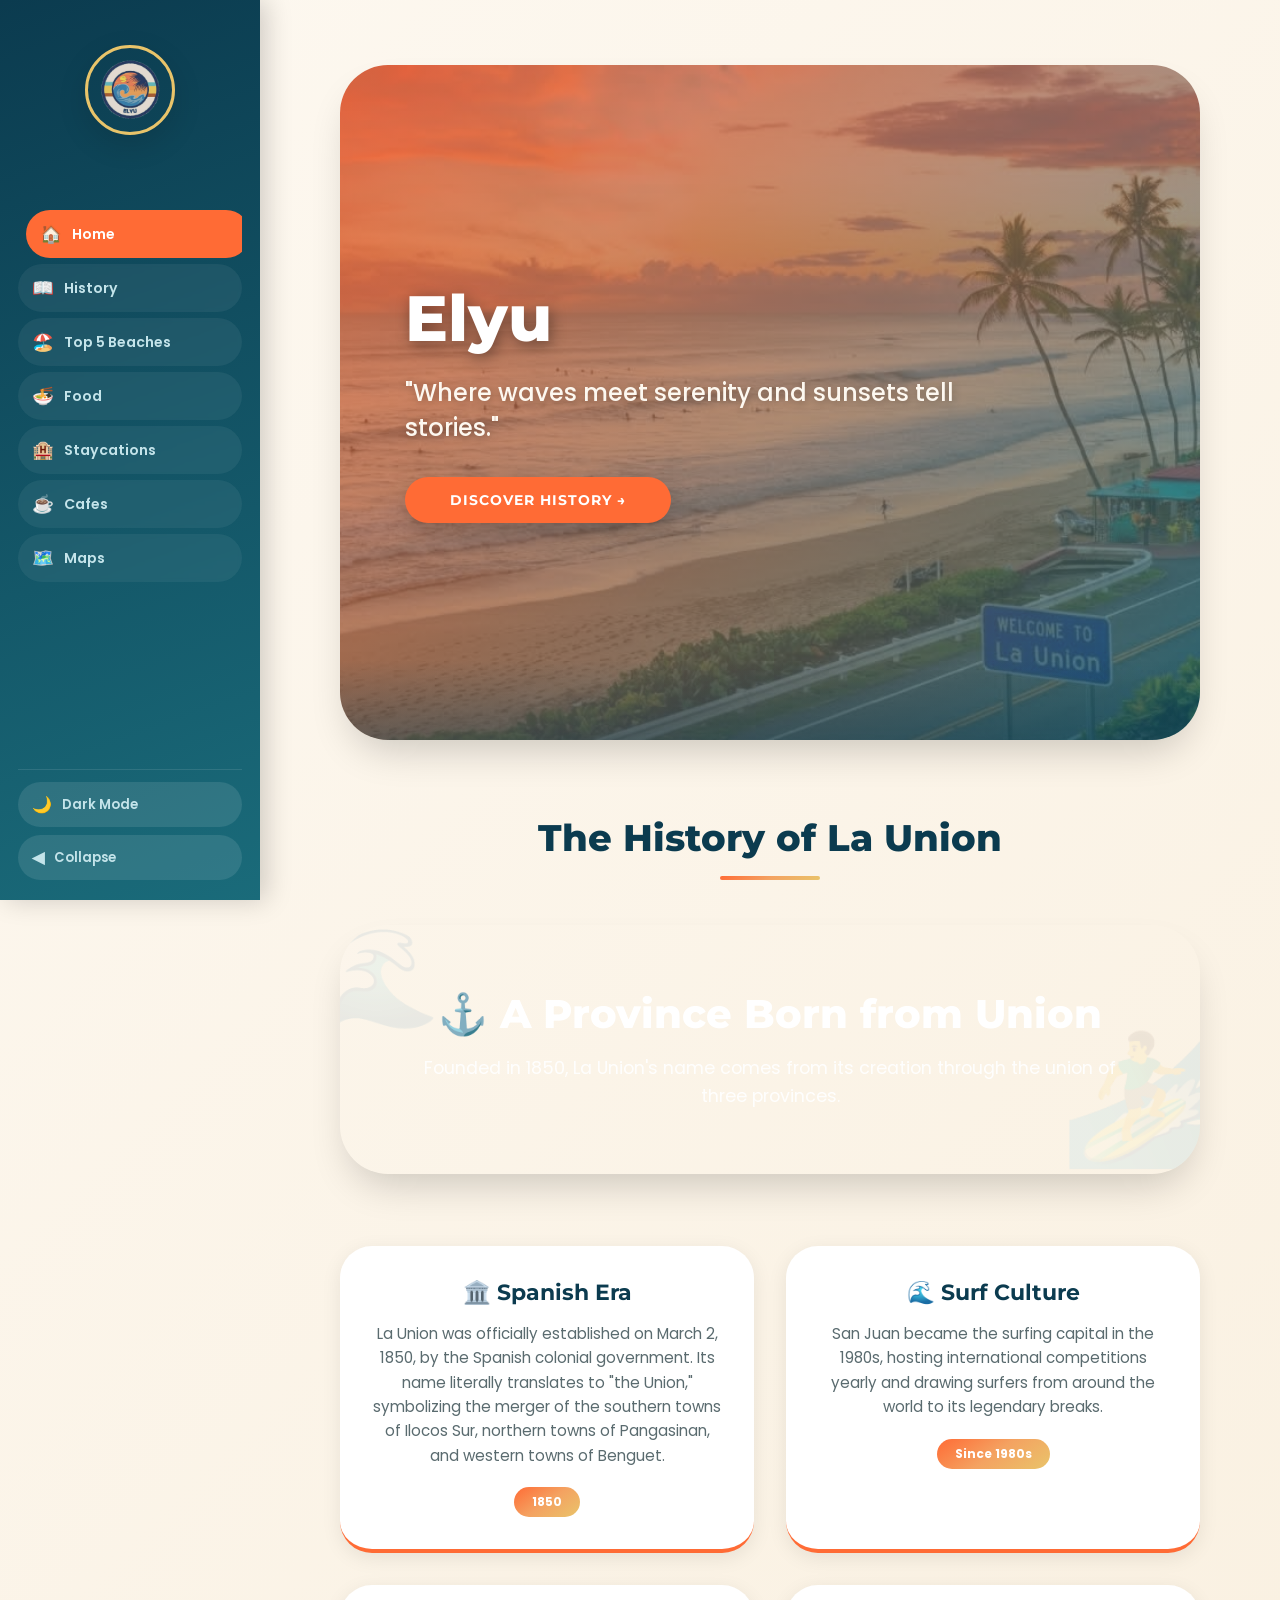
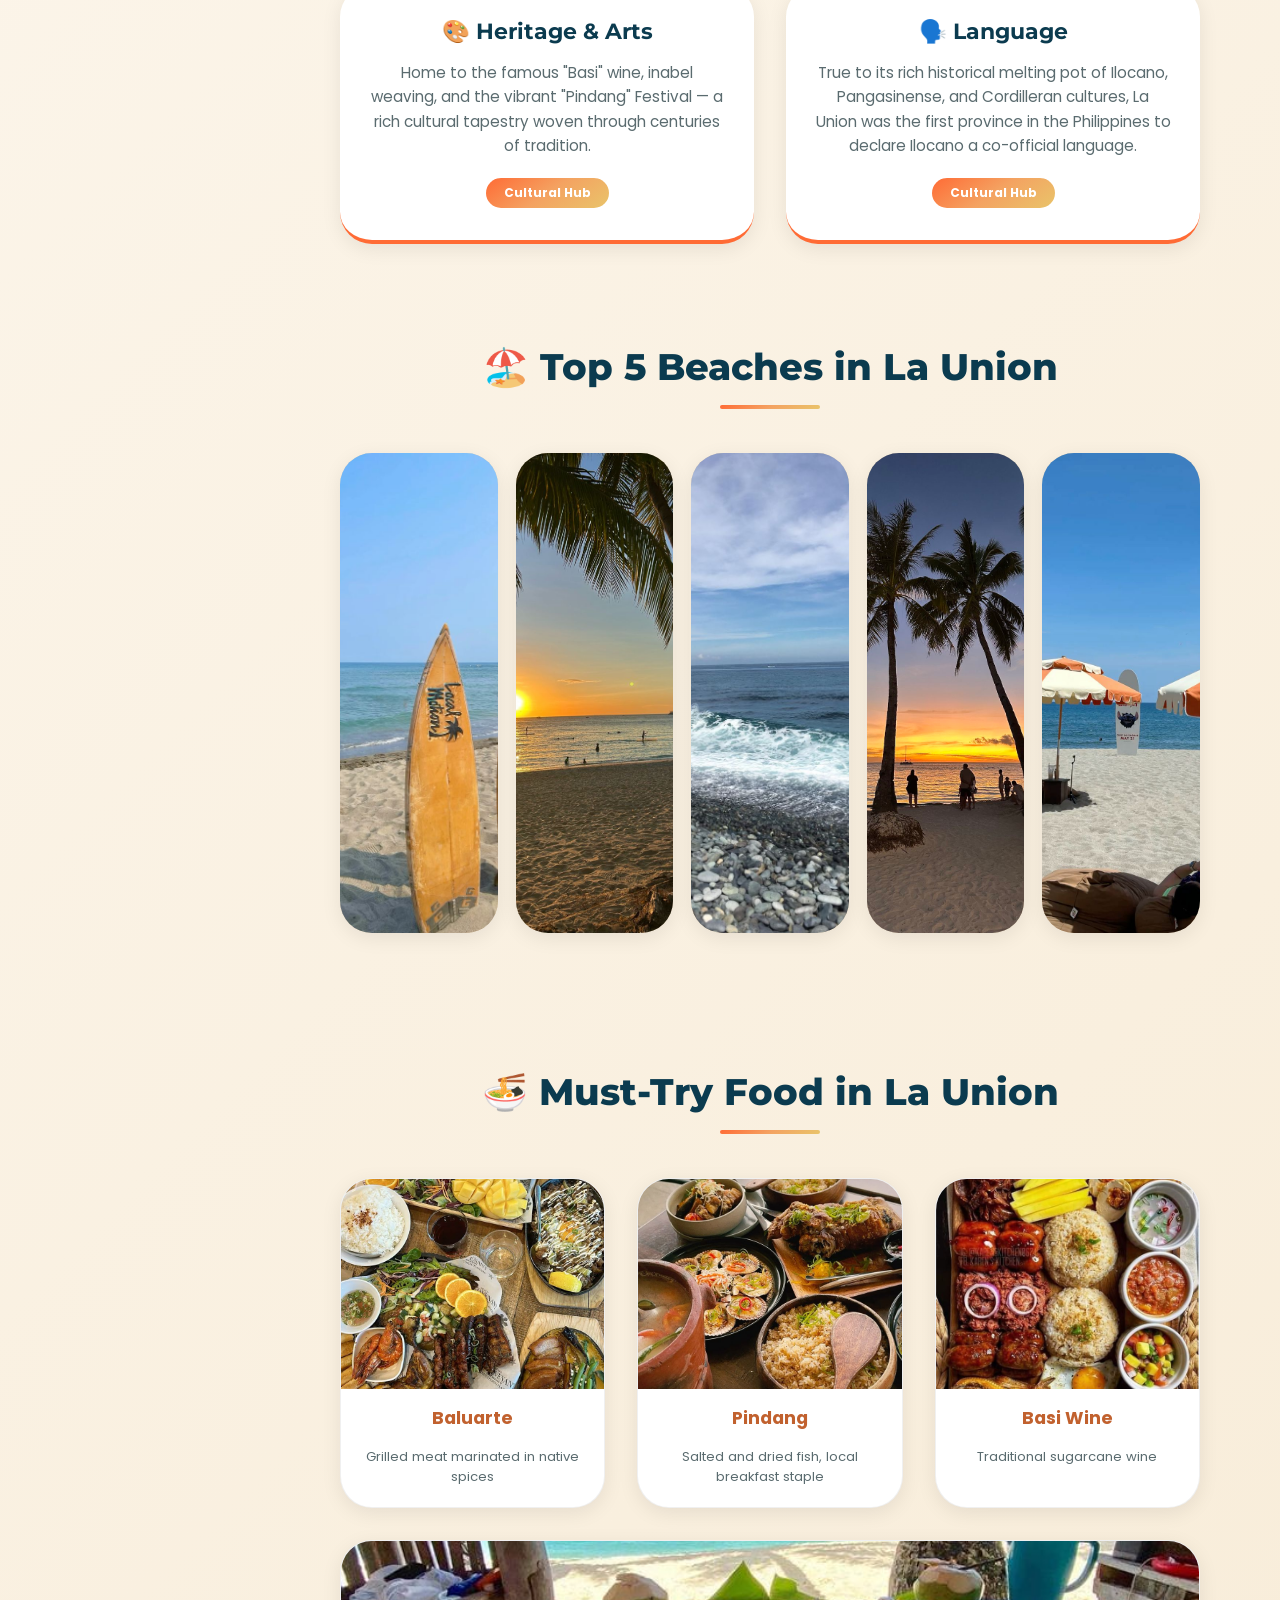
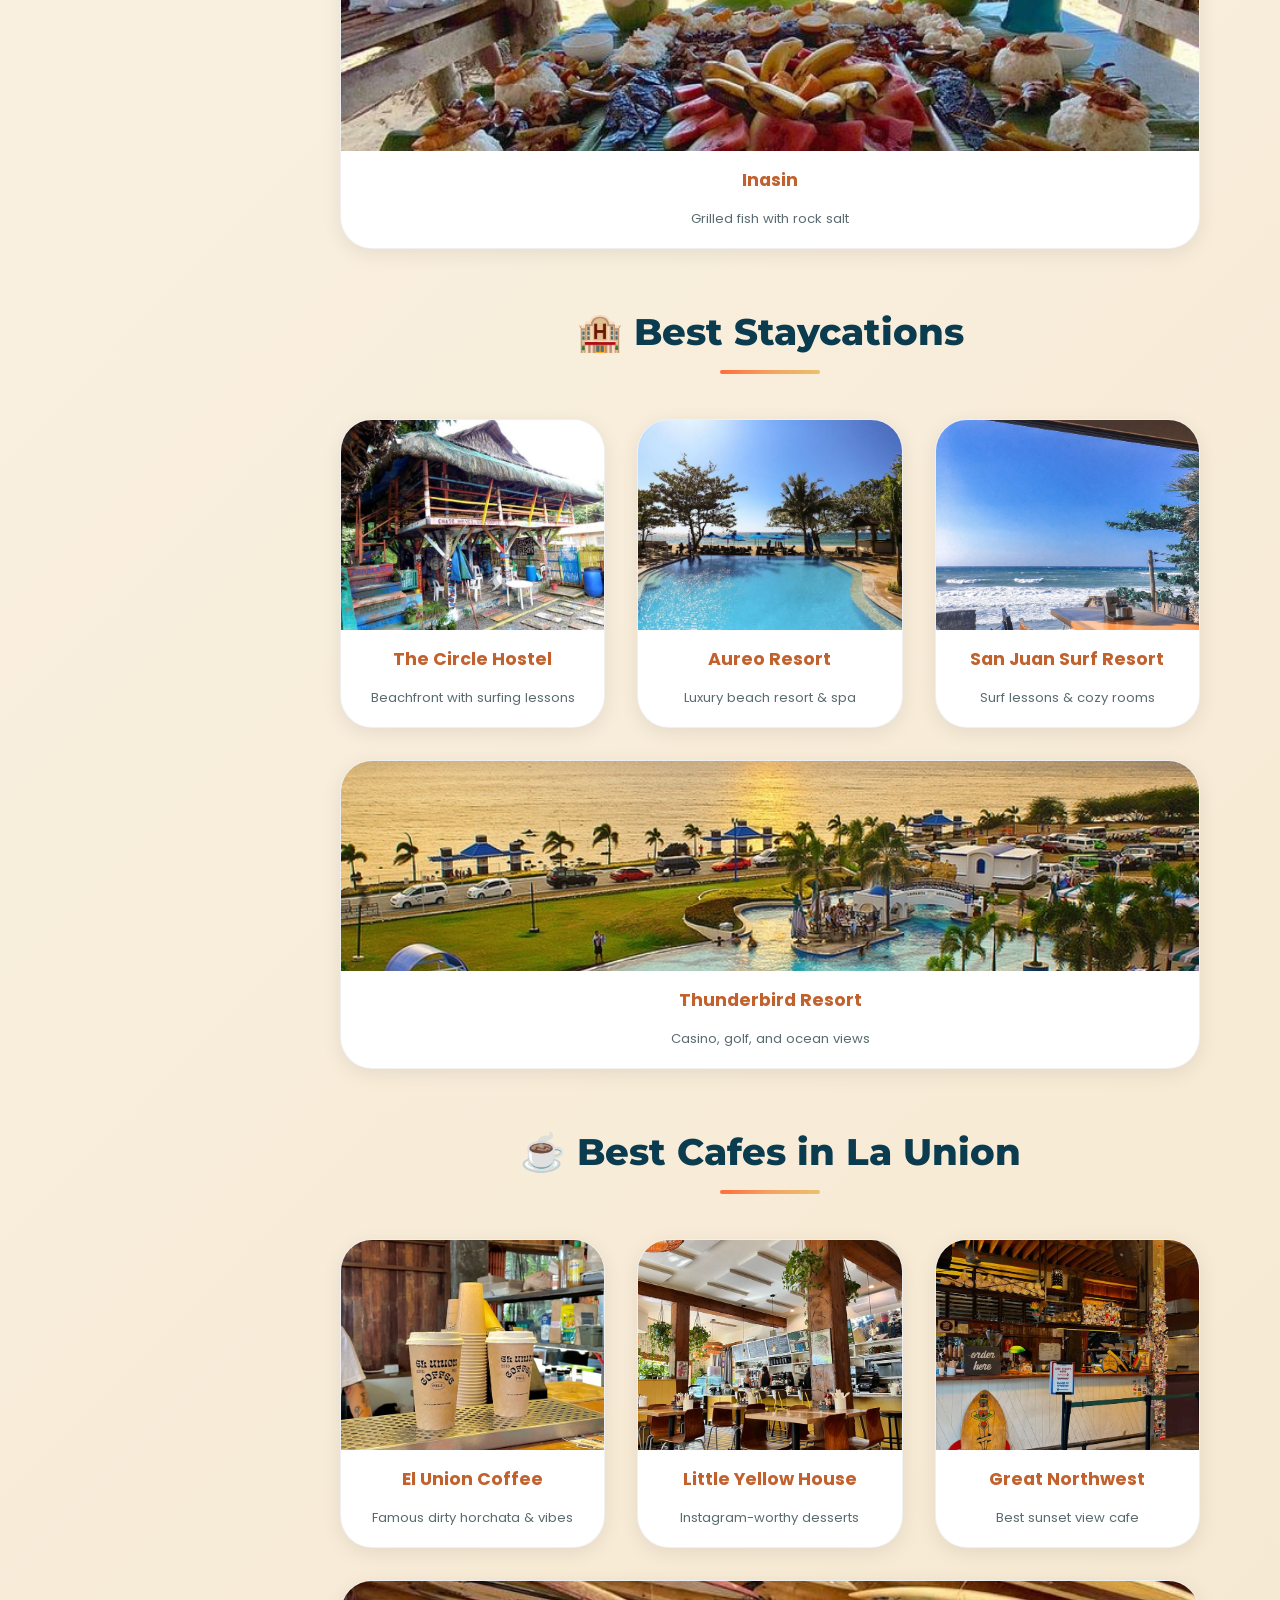
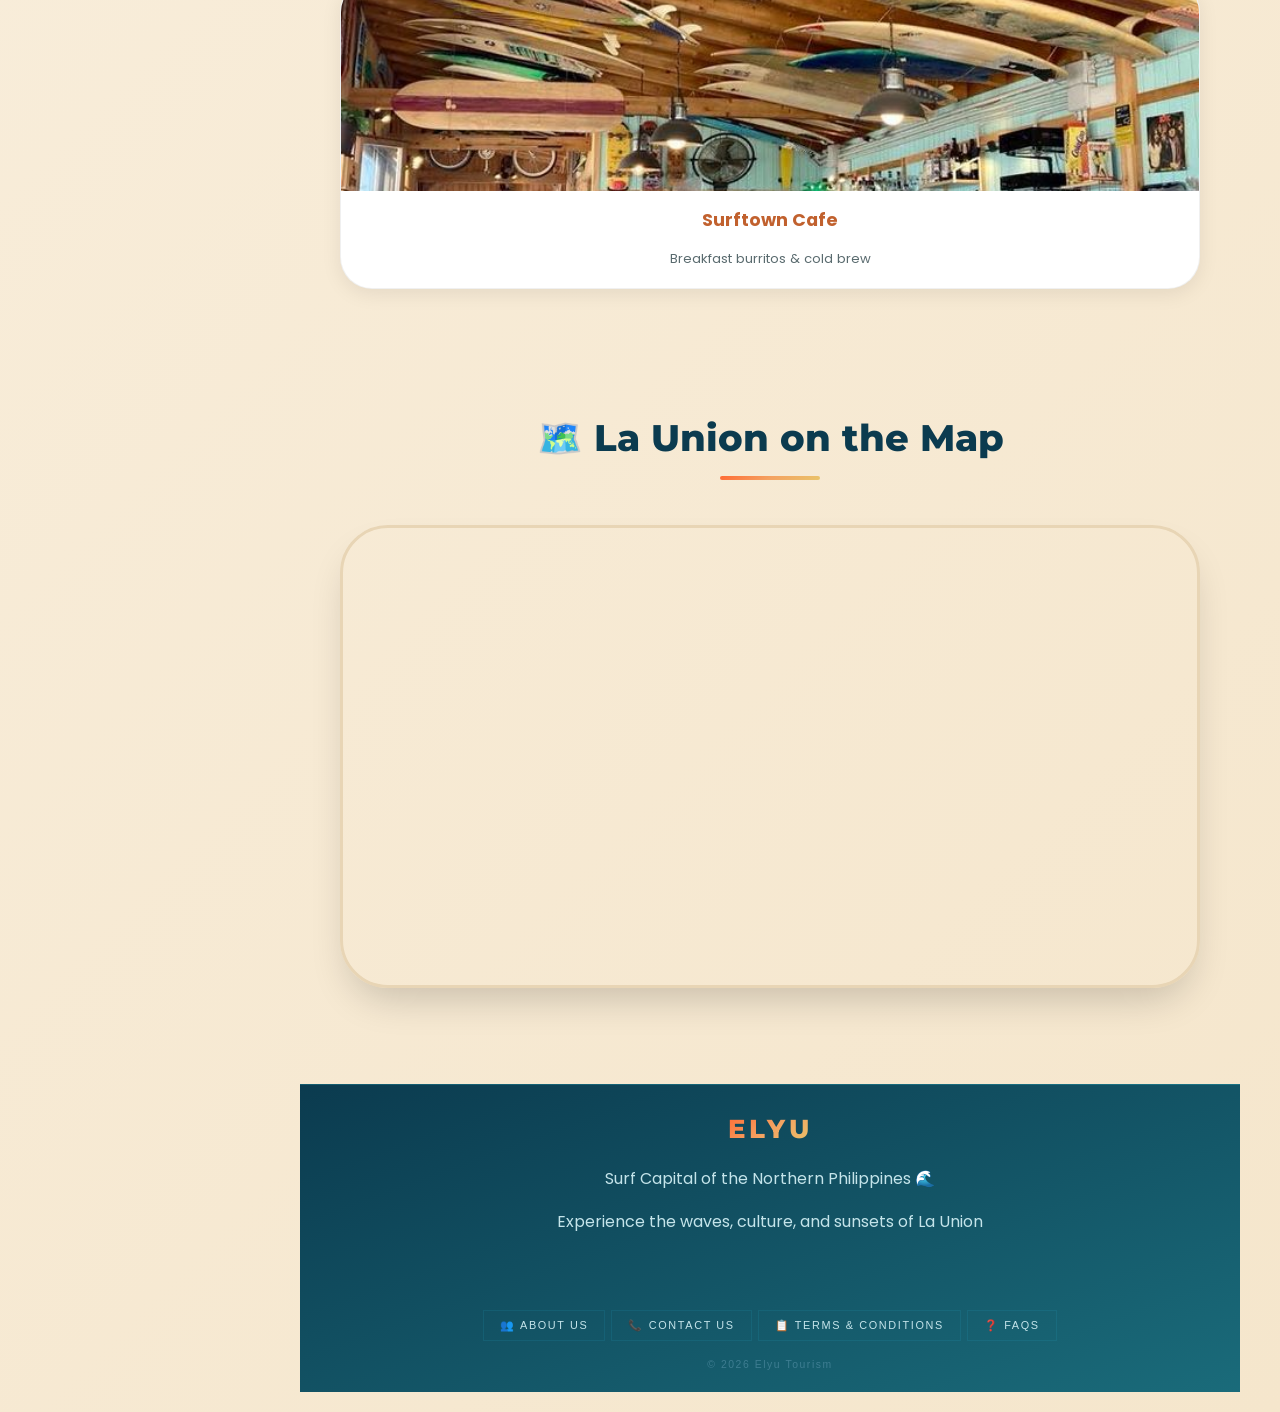
==== commit 0cd71dfe: "Update index.html" ====
--- a/index.html
+++ b/index.html
@@ -10,6 +10,1506 @@
     <link href="https://fonts.googleapis.com/css2?family=Montserrat:wght@400;600;700;800&family=Poppins:wght@400;500;600&display=swap" rel="stylesheet">
     <link rel="stylesheet" href="index.css">
 </head>
+    <style>/* ============================================================
+   ELYU - La Union Tourism Website
+   Enhanced CSS v2: Responsive Sidebar, Hamburger, Carousel,
+   Footer, Restaurant Cards, Schedule Button
+   WITH CLEAN DARK MODE - BRIGHT ELYU TEXT
+   ============================================================ */
+
+/* ----- RESET ----- */
+*, *::before, *::after {
+    margin: 0;
+    padding: 0;
+    box-sizing: border-box;
+}
+
+/* ============================================================
+   CSS VARIABLES — LIGHT MODE (DEFAULT)
+   ============================================================ */
+:root {
+    --primary-font: 'Montserrat', sans-serif;
+    --body-font: 'Poppins', sans-serif;
+
+    /* 🌅 SUNSET VIBES COLOR PALETTE */
+    --sunset-orange: #FF6B35;
+    --sunset-coral: #F4A261;
+    --sunset-gold: #E9C46A;
+    --sunset-pink: #E76F51;
+    --sunset-glow: #FFB347;
+
+    /* Ocean Waters */
+    --ocean-deep: #0B3B4F;
+    --ocean-wave: #1A6B7A;
+    --ocean-shallow: #4AA3B0;
+    --ocean-foam: #8DC9D4;
+    --ocean-mist: #C4E4EA;
+
+    /* Sand & Beach */
+    --sand-light: #FDF8F0;
+    --sand-warm: #F5E6CC;
+    --sand-deep: #E8D5B5;
+
+    /* Terracotta */
+    --terracotta: #C1612E;
+    --terracotta-dark: #9B451D;
+
+    /* Text */
+    --text-dark: #1E2A2E;
+    --text-light: #5A6B6F;
+    --text-white: #FFFFFF;
+
+    /* Surfaces */
+    --bg-body: linear-gradient(135deg, #FDF8F0 0%, #F5E6CC 100%);
+    --bg-card: #ffffff;
+    --bg-card-hover: #ffffff;
+    --border-card: rgba(0,0,0,0.06);
+    --text-card-title: #C1612E;
+    --text-card-desc: #5A6B6F;
+    --section-title-color: #0B3B4F;
+    --contact-bg: #ffffff;
+    --contact-text: #1E2A2E;
+
+    /* Gradients */
+    --sidebar-gradient: linear-gradient(160deg, #0B3B4F 0%, #1A6B7A 100%);
+    --hero-gradient: linear-gradient(135deg, rgba(255,107,53,0.75), rgba(26,107,122,0.65));
+    --sunset-gradient: linear-gradient(145deg, #FF6B35, #F4A261, #E9C46A);
+    --ocean-gradient: linear-gradient(145deg, #0B3B4F, #1A6B7A, #4AA3B0);
+
+    /* Layout */
+    --sidebar-width: 260px;
+    --sidebar-collapsed: 70px;
+    --transition: all 0.35s cubic-bezier(0.2, 0.9, 0.4, 1.1);
+    --transition-fast: all 0.2s ease;
+    --shadow-sm: 0 5px 20px rgba(0,0,0,0.08);
+    --shadow-md: 0 10px 30px rgba(0,0,0,0.12);
+    --shadow-lg: 0 20px 40px -12px rgba(0,0,0,0.2);
+    --border-radius-lg: 48px;
+    --border-radius-md: 32px;
+    --border-radius-sm: 24px;
+}
+
+/* ============================================================
+   DARK MODE VARIABLES
+   ============================================================ */
+body.dark-mode {
+    --sand-light: #0d1b2a;
+    --sand-warm: #0a1520;
+    --sand-deep: #112233;
+    --bg-body: linear-gradient(135deg, #0d1b2a 0%, #0a1520 100%);
+    --bg-card: #112233;
+    --bg-card-hover: #1a2e44;
+    --border-card: rgba(255,255,255,0.07);
+    --text-dark: #e8f4f8;
+    --text-light: #8aabb8;
+    --text-card-title: #FFB347;
+    --text-card-desc: #8aabb8;
+    --section-title-color: #C4E4EA;
+    --sidebar-gradient: linear-gradient(160deg, #06202e 0%, #0d3040 100%);
+    --contact-bg: #112233;
+    --contact-text: #e8f4f8;
+    --ocean-deep: #C4E4EA;
+}
+
+/* ============================================================
+   BODY
+   ============================================================ */
+html { scroll-behavior: smooth; }
+
+body {
+    font-family: var(--body-font);
+    background: var(--bg-body);
+    color: var(--text-dark);
+    min-height: 100vh;
+    transition: background 0.4s ease, color 0.4s ease;
+}
+
+/* ============================================================
+   HAMBURGER BUTTON (mobile only)
+   ============================================================ */
+.hamburger-btn {
+    display: none;
+    position: fixed;
+    top: 14px;
+    left: 14px;
+    z-index: 1100;
+    background: var(--sunset-orange);
+    border: none;
+    width: 46px;
+    height: 46px;
+    border-radius: 12px;
+    cursor: pointer;
+    flex-direction: column;
+    align-items: center;
+    justify-content: center;
+    gap: 5px;
+    padding: 10px;
+    box-shadow: var(--shadow-md);
+    transition: background 0.2s ease, transform 0.2s ease;
+}
+
+.hamburger-btn span {
+    display: block;
+    width: 22px;
+    height: 2.5px;
+    background: white;
+    border-radius: 4px;
+    transition: transform 0.3s ease, opacity 0.3s ease;
+}
+
+.hamburger-btn.open span:nth-child(1) { transform: translateY(7.5px) rotate(45deg); }
+.hamburger-btn.open span:nth-child(2) { opacity: 0; }
+.hamburger-btn.open span:nth-child(3) { transform: translateY(-7.5px) rotate(-45deg); }
+
+.hamburger-btn:hover { background: var(--terracotta-dark); transform: scale(1.05); }
+
+/* ============================================================
+   SIDEBAR OVERLAY (mobile backdrop)
+   ============================================================ */
+.sidebar-overlay {
+    display: none;
+    position: fixed;
+    inset: 0;
+    background: rgba(0,0,0,0.55);
+    backdrop-filter: blur(4px);
+    z-index: 990;
+    opacity: 0;
+    transition: opacity 0.3s ease;
+}
+
+.sidebar-overlay.active {
+    opacity: 1;
+    pointer-events: all;
+}
+
+/* ============================================================
+   SIDEBAR
+   ============================================================ */
+.sidebar {
+    width: var(--sidebar-width);
+    height: 100vh;
+    background: var(--sidebar-gradient);
+    position: fixed;
+    top: 0;
+    left: 0;
+    padding: 45px 18px 20px;
+    display: flex;
+    flex-direction: column;
+    z-index: 1000;
+    transition: width 0.38s cubic-bezier(0.4, 0, 0.2, 1),
+                padding 0.38s ease,
+                transform 0.38s cubic-bezier(0.4, 0, 0.2, 1);
+    box-shadow: 6px 0 25px rgba(0,0,0,0.18);
+    overflow: hidden;
+}
+
+.sidebar.collapsed {
+    width: var(--sidebar-collapsed);
+    padding: 45px 10px 20px;
+}
+
+/* Logo area */
+.logo-container {
+    display: flex;
+    flex-direction: column;
+    align-items: center;
+    margin-bottom: 35px;
+    transition: var(--transition);
+    min-height: 130px;
+}
+
+.sidebar.collapsed .logo-container {
+    min-height: 60px;
+    margin-bottom: 15px;
+}
+
+.real-img {
+    width: 90px;
+    height: 90px;
+    object-fit: cover;
+    border-radius: 50%;
+    border: 3px solid var(--sunset-gold);
+    box-shadow: var(--shadow-md);
+    transition: transform 0.3s ease, width 0.38s ease, height 0.38s ease;
+    flex-shrink: 0;
+}
+
+.real-img:hover { transform: scale(1.05); }
+
+.sidebar.collapsed .real-img { width: 42px; height: 42px; }
+
+.logo-text {
+    margin-top: 10px;
+    font-size: 1.4rem;
+    letter-spacing: 4px;
+    font-family: var(--primary-font);
+    font-weight: 800;
+    background: var(--sunset-gradient);
+    -webkit-background-clip: text;
+    background-clip: text;
+    color: transparent;
+    white-space: nowrap;
+    transition: opacity 0.25s ease, max-height 0.38s ease;
+    overflow: hidden;
+    max-height: 40px;
+}
+
+.sidebar.collapsed .logo-text {
+    opacity: 0;
+    max-height: 0;
+    margin-top: 0;
+}
+
+/* Nav links */
+.sidebar nav {
+    display: flex;
+    flex-direction: column;
+    gap: 6px;
+    flex: 1;
+    overflow-y: auto;
+    overflow-x: hidden;
+    scrollbar-width: none;
+}
+.sidebar nav::-webkit-scrollbar { display: none; }
+
+.sidebar nav a {
+    color: var(--ocean-mist);
+    text-decoration: none;
+    font-weight: 600;
+    padding: 11px 14px;
+    border-radius: 50px;
+    transition: var(--transition);
+    background: rgba(255,255,255,0.06);
+    backdrop-filter: blur(2px);
+    font-size: 0.88rem;
+    display: flex;
+    align-items: center;
+    gap: 10px;
+    white-space: nowrap;
+    overflow: hidden;
+}
+
+.sidebar nav a .nav-icon {
+    font-size: 1.1rem;
+    flex-shrink: 0;
+    width: 22px;
+    text-align: center;
+}
+
+.nav-label { transition: opacity 0.25s ease; }
+.sidebar.collapsed .nav-label { opacity: 0; }
+
+.sidebar nav a:hover {
+    background: var(--sunset-orange);
+    color: white;
+    transform: translateX(5px);
+    box-shadow: var(--shadow-sm);
+}
+
+.sidebar.collapsed nav a:hover { transform: translateX(0) scale(1.1); }
+
+/* Sidebar bottom controls */
+.sidebar-controls {
+    display: flex;
+    flex-direction: column;
+    gap: 8px;
+    margin-top: 12px;
+    padding-top: 12px;
+    border-top: 1px solid rgba(255,255,255,0.1);
+}
+
+.sidebar-toggle-btn {
+    background: rgba(255,255,255,0.1);
+    border: none;
+    color: var(--ocean-mist);
+    padding: 10px 14px;
+    border-radius: 50px;
+    cursor: pointer;
+    font-size: 1rem;
+    transition: var(--transition);
+    display: flex;
+    align-items: center;
+    gap: 10px;
+    font-family: var(--body-font);
+    font-weight: 600;
+    white-space: nowrap;
+    overflow: hidden;
+}
+
+.sidebar-toggle-btn:hover { background: var(--sunset-orange); color: white; }
+.sidebar-toggle-btn .btn-label { transition: opacity 0.25s ease; font-size: 0.82rem; }
+.sidebar.collapsed .sidebar-toggle-btn .btn-label { opacity: 0; }
+
+/* Dark Mode Toggle Button */
+.dark-toggle-btn {
+    background: rgba(255,255,255,0.1);
+    border: none;
+    color: var(--ocean-mist);
+    padding: 10px 14px;
+    border-radius: 50px;
+    cursor: pointer;
+    font-size: 1rem;
+    transition: var(--transition);
+    display: flex;
+    align-items: center;
+    gap: 10px;
+    font-family: var(--body-font);
+    font-weight: 600;
+    white-space: nowrap;
+    overflow: hidden;
+}
+
+.dark-toggle-btn:hover { background: var(--sunset-gold); color: var(--ocean-deep); }
+.dark-toggle-btn .btn-label { font-size: 0.82rem; transition: opacity 0.25s ease; }
+.sidebar.collapsed .dark-toggle-btn .btn-label { opacity: 0; }
+
+/* ============================================================
+   MAIN CONTENT
+   ============================================================ */
+main {
+    margin-left: var(--sidebar-width);
+    width: calc(100% - var(--sidebar-width));
+    padding: 20px 40px;
+    transition: margin-left 0.38s cubic-bezier(0.4,0,0.2,1),
+                width 0.38s cubic-bezier(0.4,0,0.2,1);
+}
+
+main.shifted {
+    margin-left: var(--sidebar-collapsed);
+    width: calc(100% - var(--sidebar-collapsed));
+}
+
+section {
+    min-height: 85vh;
+    padding: 30px 40px;
+    display: flex;
+    flex-direction: column;
+    justify-content: center;
+    scroll-margin-top: 20px;
+}
+
+/* ============================================================
+   HERO SECTION
+   ============================================================ */
+.hero {
+    background: var(--hero-gradient), url('LAUNION.jpg');
+    background-size: cover;
+    background-position: center 30%;
+    background-repeat: no-repeat;
+    border-radius: var(--border-radius-lg);
+    padding: 90px 65px;
+    min-height: 75vh;
+    display: flex;
+    flex-direction: column;
+    justify-content: center;
+    box-shadow: var(--shadow-lg);
+    position: relative;
+    overflow: hidden;
+}
+
+.hero::before {
+    content: '';
+    position: absolute;
+    bottom: 0; left: 0; right: 0;
+    height: 80px;
+    background: linear-gradient(to top, rgba(11,59,79,0.4), transparent);
+    pointer-events: none;
+}
+
+.hero h1 {
+    font-size: clamp(2.5rem, 5vw, 5.5rem);
+    font-weight: 800;
+    font-family: var(--primary-font);
+    color: white;
+    text-shadow: 2px 4px 15px rgba(0,0,0,0.4);
+    line-height: 1.15;
+    margin-bottom: 1.2rem;
+    max-width: 750px;
+    position: relative;
+    z-index: 3;
+    animation: fadeSlideUp 0.9s ease both;
+}
+
+.hero p {
+    font-size: clamp(1rem, 2vw, 1.5rem);
+    color: var(--sand-light);
+    font-weight: 500;
+    max-width: 550px;
+    text-shadow: 1px 2px 8px rgba(0,0,0,0.3);
+    margin-bottom: 2rem;
+    position: relative;
+    z-index: 3;
+    animation: fadeSlideUp 0.9s 0.15s ease both;
+}
+
+@keyframes fadeSlideUp {
+    from { opacity: 0; transform: translateY(30px); }
+    to   { opacity: 1; transform: translateY(0); }
+}
+
+/* ============================================================
+   BUTTONS
+   ============================================================ */
+.explore-btn {
+    font-size: 0.9rem;
+    background: var(--sunset-orange);
+    color: white;
+    padding: 14px 45px;
+    border-radius: 50px;
+    text-decoration: none;
+    font-weight: 700;
+    text-transform: uppercase;
+    font-family: var(--primary-font);
+    width: fit-content;
+    transition: var(--transition);
+    box-shadow: 0 8px 25px rgba(0,0,0,0.2);
+    border: none;
+    cursor: pointer;
+    letter-spacing: 1px;
+    position: relative;
+    z-index: 3;
+    animation: fadeSlideUp 0.9s 0.3s ease both;
+}
+
+.explore-btn:hover {
+    background: var(--terracotta-dark);
+    transform: translateY(-3px);
+    box-shadow: 0 15px 30px rgba(0,0,0,0.25);
+}
+
+.btn-small {
+    background: var(--sunset-orange);
+    border: none;
+    padding: 12px 32px;
+    border-radius: 50px;
+    font-weight: 600;
+    color: white;
+    margin-top: 1rem;
+    cursor: pointer;
+    transition: var(--transition);
+    font-family: var(--primary-font);
+    font-size: 0.88rem;
+}
+
+.btn-small:hover { background: var(--terracotta-dark); transform: translateY(-2px); }
+
+.btn-ocean {
+    background: var(--ocean-gradient);
+    border: none;
+    padding: 12px 32px;
+    border-radius: 50px;
+    font-weight: 600;
+    color: white;
+    margin-top: 0.6rem;
+    cursor: pointer;
+    transition: var(--transition);
+    font-family: var(--primary-font);
+    font-size: 0.88rem;
+    text-decoration: none;
+    display: inline-flex;
+    align-items: center;
+    gap: 6px;
+}
+
+.btn-ocean:hover { opacity: 0.88; transform: translateY(-2px); box-shadow: var(--shadow-md); }
+
+/* ============================================================
+   SECTION TITLES
+   ============================================================ */
+.section-title {
+    font-size: 2.3rem;
+    font-family: var(--primary-font);
+    text-align: center;
+    margin-bottom: 2.8rem;
+    color: var(--section-title-color);
+    font-weight: 800;
+    position: relative;
+    transition: color 0.4s ease;
+}
+
+.section-title::after {
+    content: '';
+    display: block;
+    width: 100px;
+    height: 4px;
+    background: var(--sunset-gradient);
+    margin: 1rem auto 0;
+    border-radius: 4px;
+}
+
+/* ============================================================
+   HISTORY / STORY SECTION
+   ============================================================ */
+.story-hero {
+    background: linear-gradient(135deg, rgba(11,59,79,0.92), rgba(255,107,53,0.85)),
+        url('https://images.unsplash.com/photo-1589330273594-fade1ee91647?q=80&w=2070&auto=format');
+    background-size: cover;
+    background-position: center;
+    background-attachment: fixed;
+    border-radius: var(--border-radius-lg);
+    padding: 4rem 3rem;
+    text-align: center;
+    margin-bottom: 3.5rem;
+    color: white;
+    box-shadow: var(--shadow-lg);
+    position: relative;
+    overflow: hidden;
+}
+
+body.dark-mode .story-hero 
+    /* Dark mode hero background - night time effect only */
+body.dark-mode .hero {
+    background: linear-gradient(135deg, 
+                rgba(10, 10, 30, 0.85), 
+                rgba(30, 20, 50, 0.8),
+                rgba(0, 0, 0, 0.7)),
+                url('LAUNION.jpg');
+    background-size: cover;
+    background-position: center 30%;
+    background-repeat: no-repeat;
+}
+
+.story-hero::before { content: '🏄‍♂️'; position: absolute; font-size: 8rem; opacity: 0.08; bottom: -20px; right: -20px; pointer-events: none; }
+.story-hero::after  { content: '🌊'; position: absolute; font-size: 6rem; opacity: 0.08; top: -20px; left: -20px; pointer-events: none; }
+
+.story-hero h2 { font-size: 2.5rem; font-weight: 800; font-family: var(--primary-font); margin-bottom: 1rem; }
+.story-hero p  { font-size: 1.1rem; max-width: 700px; margin: 0 auto; opacity: 0.95; line-height: 1.6; }
+
+.story-grid {
+    display: grid;
+    grid-template-columns: repeat(auto-fit, minmax(300px, 1fr));
+    gap: 2rem;
+    margin-top: 1rem;
+}
+
+.story-card {
+    background: var(--bg-card);
+    border-radius: var(--border-radius-md);
+    padding: 2rem 1.8rem;
+    transition: var(--transition);
+    box-shadow: var(--shadow-sm);
+    border-bottom: 4px solid var(--sunset-orange);
+    position: relative;
+    overflow: hidden;
+    text-align: center;
+}
+
+.story-card::before {
+    content: '';
+    position: absolute;
+    top: 0; left: 0; right: 0;
+    height: 4px;
+    background: var(--sunset-gradient);
+    opacity: 0;
+    transition: var(--transition);
+}
+
+.story-card:hover::before { opacity: 1; }
+.story-card:hover { transform: translateY(-10px); box-shadow: var(--shadow-lg); }
+
+.story-card h3 { color: var(--section-title-color); margin-bottom: 1rem; font-size: 1.4rem; font-weight: 700; font-family: var(--primary-font); }
+.story-card p  { color: var(--text-card-desc); line-height: 1.6; margin-bottom: 1.2rem; font-size: 0.95rem; }
+
+.info-badge {
+    display: inline-flex;
+    align-items: center;
+    background: var(--sunset-gradient);
+    padding: 6px 18px;
+    border-radius: 50px;
+    font-size: 0.75rem;
+    font-weight: 700;
+    color: white;
+    transition: var(--transition);
+}
+
+.story-card:hover .info-badge { transform: scale(1.05); box-shadow: 0 4px 12px rgba(255,107,53,0.3); }
+
+/* ============================================================
+   BEACHES SLIDER
+   ============================================================ */
+.slides {
+    display: flex;
+    width: 100%;
+    height: 480px;
+    gap: 18px;
+    list-style: none;
+    margin-bottom: 35px;
+}
+
+.slides li {
+    flex: 1;
+    position: relative;
+    overflow: hidden;
+    border-radius: var(--border-radius-md);
+    transition: flex 0.6s cubic-bezier(0.25,1,0.5,1);
+    cursor: pointer;
+    background: var(--sand-deep);
+    display: flex;
+    align-items: center;
+    justify-content: center;
+    box-shadow: var(--shadow-sm);
+}
+
+.slides li:hover { flex: 4.5; }
+
+.slides img { width: 100%; height: 100%; object-fit: cover; pointer-events: none; }
+
+.content {
+    position: absolute;
+    bottom: 0; left: 0; right: 0;
+    padding: 30px 25px;
+    background: linear-gradient(transparent, rgba(11,59,79,0.9));
+    color: white;
+    opacity: 0;
+    transition: opacity 0.4s ease;
+}
+
+.slides li:hover .content { opacity: 1; }
+.content h3 { font-size: 1.4rem; font-family: var(--primary-font); margin-bottom: 5px; }
+.content p  { font-size: 0.85rem; opacity: 0.9; }
+
+.info-trigger {
+    position: absolute;
+    top: 12px;
+    right: 12px;
+    background: var(--sunset-orange);
+    color: white;
+    border: none;
+    width: 36px;
+    height: 36px;
+    border-radius: 50%;
+    font-size: 1rem;
+    cursor: pointer;
+    opacity: 0;
+    transition: opacity 0.3s ease, transform 0.3s ease;
+    display: flex;
+    align-items: center;
+    justify-content: center;
+    z-index: 5;
+    box-shadow: var(--shadow-sm);
+}
+
+.slides li:hover .info-trigger { opacity: 1; }
+.info-trigger:hover { transform: scale(1.15); }
+
+/* ============================================================
+   GALLERY CARDS (Food / Staycations / Cafes)
+   ============================================================ */
+.gallery-list {
+    display: flex;
+    flex-wrap: wrap;
+    gap: 2rem;
+    list-style: none;
+    justify-content: center;
+}
+
+.gallery-card {
+    flex: 1 1 230px;
+    background: var(--bg-card);
+    border-radius: var(--border-radius-md);
+    overflow: hidden;
+    transition: var(--transition);
+    cursor: pointer;
+    box-shadow: var(--shadow-sm);
+    display: flex;
+    flex-direction: column;
+    min-width: 190px;
+    border: 1px solid var(--border-card);
+}
+
+.gallery-card:hover { transform: translateY(-10px); box-shadow: var(--shadow-lg); }
+
+.img-holder {
+    height: 210px;
+    background-size: cover;
+    background-position: center;
+    transition: transform 0.5s ease;
+    position: relative;
+}
+
+.gallery-card:hover .img-holder { transform: scale(1.07); }
+
+.gallery-card h3 {
+    background: var(--bg-card);
+    margin: 0;
+    padding: 1rem;
+    font-size: 1.1rem;
+    font-weight: 700;
+    text-align: center;
+    color: var(--text-card-title);
+    transition: var(--transition);
+}
+
+.gallery-card:hover h3 { background: var(--sunset-orange); color: white; }
+
+.gallery-card .desc {
+    padding: 0 1rem 1.2rem;
+    font-size: 0.82rem;
+    color: var(--text-card-desc);
+    text-align: center;
+}
+
+/* ============================================================
+   MAP SECTION
+   ============================================================ */
+.map-container {
+    border-radius: var(--border-radius-lg);
+    overflow: hidden;
+    box-shadow: var(--shadow-lg);
+    border: 3px solid var(--sand-deep);
+    width: 100%;
+}
+
+body.dark-mode .map-container { border-color: rgba(255,255,255,0.1); }
+
+/* ============================================================
+   MODAL — Base
+   ============================================================ */
+.modal-overlay {
+    position: fixed;
+    inset: 0;
+    background: rgba(0,0,0,0.72);
+    backdrop-filter: blur(10px);
+    z-index: 9000;
+    display: flex;
+    align-items: center;
+    justify-content: center;
+    padding: 20px;
+    opacity: 0;
+    pointer-events: none;
+    transition: opacity 0.3s ease;
+}
+
+.modal-overlay.active {
+    opacity: 1;
+    pointer-events: all;
+}
+
+.modal-panel {
+    background: var(--bg-card);
+    border-radius: 28px;
+    max-width: 700px;
+    width: 100%;
+    overflow: hidden;
+    box-shadow: 0 30px 80px rgba(0,0,0,0.5);
+    transform: scale(0.88) translateY(30px);
+    transition: transform 0.38s cubic-bezier(0.2,0.9,0.4,1.1);
+    max-height: 90vh;
+    overflow-y: auto;
+    scrollbar-width: none;
+    position: relative;
+}
+
+.modal-panel::-webkit-scrollbar { display: none; }
+
+.modal-overlay.active .modal-panel { transform: scale(1) translateY(0); }
+
+/* ============================================================
+   MODAL — Image Carousel
+   ============================================================ */
+.modal-carousel {
+    position: relative;
+    width: 100%;
+    height: 280px;
+    overflow: hidden;
+    display: none;
+}
+
+.modal-carousel.active { display: block; }
+
+.carousel-track {
+    display: flex;
+    height: 100%;
+    transition: transform 0.45s cubic-bezier(0.4,0,0.2,1);
+}
+
+.carousel-slide {
+    flex: 0 0 100%;
+    height: 100%;
+    background-size: cover;
+    background-position: center;
+}
+
+.carousel-arrow {
+    position: absolute;
+    top: 50%;
+    transform: translateY(-50%);
+    background: rgba(0,0,0,0.5);
+    border: none;
+    color: white;
+    width: 40px;
+    height: 40px;
+    border-radius: 50%;
+    font-size: 1rem;
+    cursor: pointer;
+    display: flex;
+    align-items: center;
+    justify-content: center;
+    transition: background 0.2s ease, transform 0.2s ease;
+    z-index: 10;
+    backdrop-filter: blur(4px);
+}
+
+.carousel-prev { left: 12px; }
+.carousel-next { right: 12px; }
+
+.carousel-arrow:hover {
+    background: var(--sunset-orange);
+    transform: translateY(-50%) scale(1.1);
+}
+
+.carousel-indicators {
+    position: absolute;
+    bottom: 12px;
+    left: 50%;
+    transform: translateX(-50%);
+    display: flex;
+    gap: 6px;
+    z-index: 10;
+}
+
+.carousel-dot-sm {
+    width: 8px;
+    height: 8px;
+    border-radius: 50%;
+    background: rgba(255,255,255,0.5);
+    cursor: pointer;
+    transition: all 0.2s ease;
+    border: none;
+}
+
+.carousel-dot-sm.active {
+    background: white;
+    width: 20px;
+    border-radius: 50px;
+}
+
+/* ============================================================
+   MODAL — Banner (non-carousel)
+   ============================================================ */
+.modal-banner {
+    width: 100%;
+    height: 260px;
+    display: none;
+    background-size: cover;
+    background-position: center;
+}
+
+.modal-banner.active { display: block; }
+
+/* ============================================================
+   MODAL — Body
+   ============================================================ */
+.modal-body { padding: 2rem 2.2rem 2.5rem; }
+
+.modal-category {
+    font-size: 0.72rem;
+    font-weight: 700;
+    letter-spacing: 3px;
+    text-transform: uppercase;
+    color: var(--sunset-orange);
+    margin-bottom: 0.5rem;
+}
+
+.modal-title {
+    font-family: var(--primary-font);
+    font-size: 1.9rem;
+    font-weight: 800;
+    color: var(--section-title-color);
+    margin-bottom: 0.8rem;
+    line-height: 1.2;
+}
+
+.modal-location {
+    display: inline-flex;
+    align-items: center;
+    gap: 6px;
+    font-size: 0.82rem;
+    color: var(--text-light);
+    background: var(--sand-warm);
+    padding: 5px 14px;
+    border-radius: 50px;
+    margin-bottom: 1.2rem;
+}
+
+body.dark-mode .modal-location { background: rgba(255,255,255,0.1); }
+
+.modal-desc {
+    font-size: 0.95rem;
+    color: var(--text-card-desc);
+    line-height: 1.7;
+    margin-bottom: 1.4rem;
+}
+
+.modal-facts {
+    display: flex;
+    flex-wrap: wrap;
+    gap: 0.6rem;
+    margin-bottom: 1.5rem;
+}
+
+.fact-tag {
+    background: var(--ocean-gradient);
+    color: white;
+    padding: 5px 14px;
+    border-radius: 50px;
+    font-size: 0.76rem;
+    font-weight: 600;
+}
+
+.modal-rating {
+    display: flex;
+    align-items: center;
+    gap: 8px;
+    font-size: 0.88rem;
+    color: var(--text-light);
+    margin-bottom: 1.6rem;
+}
+
+.stars { color: var(--sunset-gold); font-size: 1.1rem; }
+
+/* Modal action buttons row */
+.modal-actions {
+    display: flex;
+    flex-wrap: wrap;
+    gap: 10px;
+    margin-top: 0.5rem;
+}
+
+/* ============================================================
+   RESTAURANT CARDS (Food modal)
+   ============================================================ */
+.modal-restaurants {
+    margin-bottom: 1.4rem;
+}
+
+.restaurants-label {
+    font-family: var(--primary-font);
+    font-weight: 700;
+    font-size: 0.85rem;
+    text-transform: uppercase;
+    letter-spacing: 2px;
+    color: var(--sunset-orange);
+    margin-bottom: 0.8rem;
+}
+
+.restaurant-cards {
+    display: flex;
+    flex-direction: column;
+    gap: 10px;
+}
+
+.restaurant-card {
+    background: var(--sand-warm);
+    border-radius: 16px;
+    padding: 0.9rem 1.1rem;
+    display: flex;
+    flex-direction: column;
+    gap: 3px;
+    border-left: 4px solid var(--sunset-orange);
+    transition: var(--transition-fast);
+}
+
+body.dark-mode .restaurant-card { background: rgba(255,255,255,0.06); }
+
+.restaurant-card:hover { transform: translateX(4px); }
+
+.restaurant-name {
+    font-family: var(--primary-font);
+    font-weight: 700;
+    font-size: 0.9rem;
+    color: var(--section-title-color);
+}
+
+.restaurant-desc {
+    font-size: 0.8rem;
+    color: var(--text-card-desc);
+    line-height: 1.4;
+}
+
+.restaurant-addr {
+    font-size: 0.75rem;
+    color: var(--text-light);
+    display: flex;
+    align-items: center;
+    gap: 4px;
+}
+
+/* ============================================================
+   MODAL CLOSE BUTTON
+   ============================================================ */
+.modal-close-btn {
+    position: absolute;
+    top: 16px;
+    right: 16px;
+    background: rgba(0,0,0,0.55);
+    border: none;
+    color: white;
+    width: 38px;
+    height: 38px;
+    border-radius: 50%;
+    font-size: 1.1rem;
+    cursor: pointer;
+    transition: var(--transition-fast);
+    display: flex;
+    align-items: center;
+    justify-content: center;
+    z-index: 5;
+}
+
+.modal-close-btn:hover { background: var(--sunset-orange); transform: scale(1.1); }
+
+/* ============================================================
+   ABOUT US CAROUSEL
+   ============================================================ */
+#about {
+    min-height: auto;
+    padding: 60px 40px;
+}
+
+.team-carousel-wrapper {
+    position: relative;
+    overflow: hidden;
+}
+
+.team-track {
+    display: flex;
+    gap: 24px;
+    transition: transform 0.5s cubic-bezier(0.4, 0, 0.2, 1);
+}
+
+.team-card {
+    flex: 0 0 220px;
+    background: var(--bg-card);
+    border-radius: var(--border-radius-md);
+    padding: 2rem 1.5rem;
+    text-align: center;
+    box-shadow: var(--shadow-sm);
+    transition: var(--transition);
+    border: 1px solid var(--border-card);
+    cursor: default;
+}
+
+.team-card:hover { transform: translateY(-10px); box-shadow: var(--shadow-lg); }
+
+.team-avatar {
+    width: 90px;
+    height: 90px;
+    border-radius: 50%;
+    background: var(--ocean-gradient);
+    margin: 0 auto 1rem;
+    display: flex;
+    align-items: center;
+    justify-content: center;
+    font-size: 2.4rem;
+    box-shadow: var(--shadow-sm);
+    transition: transform 0.3s ease;
+}
+
+.team-card:hover .team-avatar { transform: scale(1.08) rotate(5deg); }
+
+.team-name { font-family: var(--primary-font); font-weight: 700; font-size: 1rem; color: var(--section-title-color); margin-bottom: 4px; }
+.team-role { font-size: 0.72rem; font-weight: 700; letter-spacing: 2px; text-transform: uppercase; color: var(--sunset-orange); margin-bottom: 10px; }
+.team-desc { font-size: 0.8rem; color: var(--text-card-desc); line-height: 1.55; }
+
+.carousel-controls {
+    display: flex;
+    align-items: center;
+    justify-content: center;
+    gap: 14px;
+    margin-top: 1.8rem;
+}
+
+.carousel-btn {
+    background: var(--sunset-orange);
+    border: none;
+    color: white;
+    width: 42px;
+    height: 42px;
+    border-radius: 50%;
+    font-size: 1.1rem;
+    cursor: pointer;
+    transition: var(--transition);
+    display: flex;
+    align-items: center;
+    justify-content: center;
+}
+
+.carousel-btn:hover { background: var(--terracotta-dark); transform: scale(1.1); }
+
+.carousel-dots { display: flex; gap: 8px; }
+
+.carousel-dot {
+    width: 9px;
+    height: 9px;
+    border-radius: 50%;
+    background: var(--sand-deep);
+    cursor: pointer;
+    transition: var(--transition);
+}
+
+body.dark-mode .carousel-dot { background: rgba(255,255,255,0.2); }
+
+.carousel-dot.active {
+    background: var(--sunset-orange);
+    width: 24px;
+    border-radius: 50px;
+}
+
+/* ============================================================
+   CONTACT SECTION
+   ============================================================ */
+.contact-card {
+    background: var(--contact-bg);
+    border-radius: var(--border-radius-lg);
+    padding: 2.8rem;
+    text-align: center;
+    max-width: 750px;
+    margin: 0 auto;
+    box-shadow: var(--shadow-md);
+    transition: var(--transition);
+    border: 1px solid var(--sunset-gold);
+    color: var(--contact-text);
+}
+
+.contact-card:hover { transform: translateY(-6px); box-shadow: var(--shadow-lg); }
+.contact-card h3 { font-family: var(--primary-font); font-size: 1.5rem; font-weight: 700; margin-bottom: 1rem; color: var(--section-title-color); }
+.contact-card p { margin-bottom: 0.5rem; color: var(--contact-text); }
+
+/* ============================================================
+   FOOTER
+   ============================================================ */
+footer {
+    background: var(--sidebar-gradient);
+    color: var(--ocean-mist);
+    border-top: 1px solid rgba(42, 196, 235, 0.08);
+    padding: 28px 20px 22px;
+    position: relative;
+    z-index: 2;
+}
+
+.footer-inner {
+    max-width: 1140px;
+    margin: 0 auto;
+    display: flex;
+    flex-direction: column;
+    align-items: center;
+    gap: 18px;
+}
+
+.footer-logo {
+    font-family: var(--primary-font);
+    font-size: 1.6rem;
+    font-weight: 800;
+    letter-spacing: 4px;
+    background: var(--sunset-gradient);
+    -webkit-background-clip: text;
+    background-clip: text;
+    color: transparent;
+    margin-bottom: 4px;
+}
+
+.footer-divider {
+    width: 1px;
+    height: 40px;
+    background: linear-gradient(to bottom, var(--wave), transparent);
+}
+
+.footer-socials {
+    display: flex;
+    gap: 6px;
+    flex-wrap: wrap;
+    justify-content: center;
+}
+
+.footer-socials a {
+    font-family: 'Josefin Sans', sans-serif;
+    font-size: 0.68rem;
+    letter-spacing: 0.15em;
+    text-transform: uppercase;
+    color: var(--ocean-mist);
+    text-decoration: none;
+    padding: 8px 16px;
+    border: 1px solid rgba(42, 196, 235, 0.1);
+    transition: all 0.2s;
+}
+
+.footer-socials a:hover {
+    color: var(--shallow);
+    border-color: rgba(42, 196, 235, 0.3);
+    background: rgba(42, 196, 235, 0.05);
+}
+
+.footer-copy {
+    font-family: 'Josefin Sans', sans-serif;
+    font-size: 0.65rem;
+    letter-spacing: 0.15em;
+    color: rgba(122, 174, 200, 0.4);
+    text-align: center;
+}
+
+.footer-socials a:hover { color: var(--sunset-gold); opacity: 1; }
+/* ============================================================
+   SCROLLBAR
+   ============================================================ */
+::-webkit-scrollbar { width: 6px; }
+::-webkit-scrollbar-track { background: transparent; }
+::-webkit-scrollbar-thumb { background: var(--sunset-coral); border-radius: 4px; }
+
+/* ============================================================
+   DARK MODE - CLEAN VERSION (No Moon, No Stars, No Extra Lines)
+   WITH BRIGHT ELYU TEXT AND QUOTE
+   ============================================================ */
+
+/* Dark mode hero background - night time effect only */
+body.dark-mode .hero {
+    background: linear-gradient(135deg, 
+                rgba(10, 10, 30, 0.85), 
+                rgba(30, 20, 50, 0.8),
+                rgba(0, 0, 0, 0.7)),
+                url('https://images.unsplash.com/photo-1507525428034-b723cf961d3e?q=80&w=2073&auto=format');
+    background-size: cover;
+    background-position: center 30%;
+    background-repeat: no-repeat;
+}
+
+/* Remove the default hero gradient line */
+body.dark-mode .hero::before {
+    display: none;
+}
+
+/* ============================================================
+   BRIGHT ELYU TEXT AND QUOTE IN DARK MODE
+   ============================================================ */
+
+/* Make ELYU word in hero title SUPER BRIGHT */
+body.dark-mode .hero h1 {
+    color: #FFFFFF;
+    text-shadow: 
+        0 0 10px rgba(255, 107, 53, 0.8),
+        0 0 20px rgba(255, 107, 53, 0.6),
+        0 0 30px rgba(255, 107, 53, 0.4),
+        2px 4px 15px rgba(0, 0, 0, 0.6);
+}
+
+/* Specific styling for ELYU text inside h1 */
+body.dark-mode .hero h1 span.elyu,
+body.dark-mode .hero h1 .elyu-text,
+body.dark-mode .hero h1 .elyu-word {
+    background: linear-gradient(135deg, #FFD166, #FF9F1C, #FF6B35);
+    -webkit-background-clip: text;
+    background-clip: text;
+    color: transparent;
+    text-shadow: none;
+    font-weight: 800;
+    letter-spacing: 2px;
+    animation: elyuBrightPulse 1.5s ease-in-out infinite;
+}
+
+/* Bright pulse animation for ELYU */
+@keyframes elyuBrightPulse {
+    0%, 100% {
+        text-shadow: 0 0 5px rgba(255, 107, 53, 0.3);
+    }
+    50% {
+        text-shadow: 0 0 25px rgba(255, 107, 53, 0.8),
+                     0 0 35px rgba(255, 179, 71, 0.5);
+    }
+}
+
+/* Make the quote/paragraph text BRIGHT */
+body.dark-mode .hero p {
+    color: #FFE8C5;
+    text-shadow: 
+        0 0 8px rgba(255, 107, 53, 0.5),
+        0 0 12px rgba(255, 179, 71, 0.3);
+    font-weight: 500;
+}
+
+/* Dark mode button */
+body.dark-mode .explore-btn {
+    background: linear-gradient(135deg, #FF6B35, #FF9F1C);
+    box-shadow: 0 8px 25px rgba(255, 107, 53, 0.4);
+    color: white;
+    font-weight: 700;
+}
+
+body.dark-mode .explore-btn:hover {
+    background: linear-gradient(135deg, #FF9F1C, #FF6B35);
+    box-shadow: 0 8px 30px rgba(255, 107, 53, 0.6);
+    transform: translateY(-3px);
+}
+
+/* Dark mode images - keep dark but not too dark */
+body.dark-mode img[src*="launion"],
+body.dark-mode img[src*="LaUnion"],
+body.dark-mode img[src*="launion.JPG"],
+body.dark-mode img[src*="launion.jpg"] {
+    filter: brightness(0.5) contrast(1.1) saturate(0.8);
+    transition: filter 0.5s ease;
+}
+
+/* ============================================================
+   SIDEBAR ELYU TEXT BRIGHT IN DARK MODE
+   ============================================================ */
+
+/* Make ELYU text in sidebar bright */
+body.dark-mode .logo-text,
+body.dark-mode .footer-logo,
+body.dark-mode .brand-name,
+body.dark-mode .site-title {
+    background: linear-gradient(135deg, #FFD166, #FF9F1C, #FF6B35);
+    -webkit-background-clip: text;
+    background-clip: text;
+    color: transparent;
+    text-shadow: 0 0 20px rgba(255, 107, 53, 0.6);
+    font-weight: 800;
+    letter-spacing: 2px;
+    animation: elyuBrightPulse 2s ease-in-out infinite;
+}
+
+body.dark-mode .sidebar .logo-text {
+    background: linear-gradient(145deg, #FFE066, #FFB347, #FF6B35);
+    -webkit-background-clip: text;
+    background-clip: text;
+    color: transparent;
+    text-shadow: 0 0 15px rgba(255, 107, 53, 0.5);
+}
+
+/* Brighten any ELYU text anywhere */
+body.dark-mode [class*="elyu"],
+body.dark-mode [id*="elyu"],
+body.dark-mode .elyu-highlight {
+    color: #FFD166 !important;
+    text-shadow: 0 0 10px rgba(255, 209, 102, 0.6);
+}
+
+/* ============================================================
+   RESPONSIVE — TABLET (max-width: 900px)
+   ============================================================ */
+@media (max-width: 900px) {
+
+    .hamburger-btn { display: flex; }
+    .sidebar-overlay { display: block; }
+
+    .sidebar {
+        width: var(--sidebar-width) !important;
+        height: 100vh !important;
+        position: fixed !important;
+        top: 0 !important;
+        left: 0 !important;
+        padding: 70px 18px 20px !important;
+        flex-direction: column !important;
+        transform: translateX(-100%) !important;
+        overflow: hidden !important;
+        overflow-y: auto;
+    }
+
+    .sidebar.mobile-open { transform: translateX(0) !important; }
+
+    .logo-container {
+        flex-direction: column !important;
+        align-items: center !important;
+        margin-bottom: 30px !important;
+        min-height: 120px !important;
+    }
+
+    .real-img { width: 75px !important; height: 75px !important; }
+
+    .logo-text {
+        font-size: 1.2rem !important;
+        margin-top: 8px !important;
+        opacity: 1 !important;
+        max-height: 40px !important;
+        background: var(--sunset-gradient) !important;
+        -webkit-background-clip: text !important;
+        background-clip: text !important;
+        color: transparent !important;
+    }
+
+    .sidebar nav {
+        flex-direction: column !important;
+        gap: 5px !important;
+        overflow: visible !important;
+    }
+
+    .sidebar nav a {
+        font-size: 0.88rem !important;
+        padding: 11px 14px !important;
+    }
+
+    .nav-label { opacity: 1 !important; }
+
+    .sidebar-controls {
+        display: flex !important;
+        flex-direction: column !important;
+        margin-top: 12px !important;
+        border-top: 1px solid rgba(255,255,255,0.1) !important;
+        padding-top: 12px !important;
+    }
+
+    .sidebar-toggle-btn { display: none !important; }
+
+    main, main.shifted {
+        margin-left: 0 !important;
+        width: 100% !important;
+        padding: 15px !important;
+    }
+
+    section { padding: 20px 15px; min-height: auto; }
+
+    .hero { padding: 60px 25px; min-height: 55vh; border-radius: 28px; }
+    .hero h1 { font-size: clamp(1.8rem, 7vw, 2.8rem); }
+    .hero p { font-size: 0.9rem; }
+
+    .section-title { font-size: 1.5rem; margin-bottom: 1.2rem; }
+
+    .slides { height: 250px; gap: 8px; }
+    .content { padding: 10px; }
+    .content h3 { font-size: 0.8rem; }
+    .content p { font-size: 0.6rem; }
+
+    .story-hero { padding: 1.5rem 1rem; background-attachment: scroll; }
+    .story-hero h2 { font-size: 1.3rem; }
+    .story-hero p { font-size: 0.8rem; }
+    .story-grid { grid-template-columns: 1fr; gap: 1rem; }
+
+    .gallery-list { gap: 1rem; }
+    .gallery-card { flex: 1 1 160px; min-width: 140px; }
+    .img-holder { height: 130px; }
+    .gallery-card h3 { font-size: 0.8rem; padding: 0.5rem; }
+    .gallery-card .desc { font-size: 0.6rem; }
+
+    .team-card { flex: 0 0 180px; }
+
+    .modal-panel { border-radius: 20px; }
+    .modal-carousel { height: 200px; }
+    .modal-banner { height: 180px !important; }
+    .modal-body { padding: 1.4rem; }
+    .modal-title { font-size: 1.4rem; }
+
+    .footer-inner { flex-direction: column; align-items: center; text-align: center; }
+    .footer-right .footer-links { align-items: center; }
+    .footer-links { align-items: center; }
+}
+
+/* ============================================================
+   RESPONSIVE — MOBILE (max-width: 550px)
+   ============================================================ */
+@media (max-width: 550px) {
+    .sidebar { padding: 60px 12px 16px !important; }
+    .hero { padding: 40px 18px; min-height: 45vh; }
+    .hero h1 { font-size: 1.4rem; }
+    .slides { height: 180px; }
+    .gallery-card { flex: 1 1 130px; min-width: 120px; }
+    .img-holder { height: 100px; }
+    .team-card { flex: 0 0 160px; }
+    .modal-actions { flex-direction: column; }
+    .modal-actions .btn-small,
+    .modal-actions .btn-ocean { width: 100%; text-align: center; justify-content: center; }
+    .footer-tag { padding: 2rem 1.2rem; border-radius: 20px; flex-direction: column; gap: 1.5rem; text-align: center; }
+}
+    </style>
 <body>
 
     <!-- HAMBURGER MENU (mobile only) -->
@@ -304,6 +1804,645 @@
         </div>
     </div>
 
-    <script src="index.js"></script>
+    <script>
+        /* ============================================================
+   ELYU - La Union Tourism Website
+   JavaScript v2: Hamburger Sidebar, Beach Carousel, Food
+   Restaurants, Staycation Schedule+Review, Cafe Maps, Footer
+   ============================================================ */
+
+document.addEventListener('DOMContentLoaded', function () {
+
+    /* ============================================================
+       HELPERS
+    ============================================================ */
+    const $ = id => document.getElementById(id);
+
+    /* ============================================================
+       DATA
+    ============================================================ */
+    const INFO_DATA = {
+
+        /* ---- BEACHES ---- */
+        beaches: [
+            {
+                title: 'San Juan Beach',
+                category: 'Beach Destination',
+                location: '📍 San Juan, La Union',
+                mapUrl: 'https://www.google.com/maps/search/San+Juan+Beach+La+Union+Philippines',
+                images: [
+                    "La Union 2024.jpg",
+                    "surf1.jpg",
+                    "surf2.jpg"
+                ],
+                desc: 'San Juan is the undisputed surfing capital of Northern Philippines. With consistent swells hitting the shore year-round, it attracts beginners and veteran surfers alike. The vibe here is laid-back and bohemian, with surf shacks, reggae music, and ocean sunsets that never get old.',
+                facts: ['Best surf months: Oct–Feb', 'Consistent 3–6 ft waves', 'Beginner-friendly breaks', 'Annual surf competitions', 'Night market every weekend'],
+                rating: 5
+            },
+            {
+                title: 'Bauang Beach',
+                category: 'Beach Destination',
+                location: '📍 Bauang, La Union',
+                mapUrl: 'https://www.google.com/maps/search/Bauang+Beach+La+Union+Philippines',
+                images: [
+                    "download (5).jpg",
+                    "download (4).jpg",
+                    "calm.jpg"
+                ],
+                desc: 'Bauang offers calm, family-friendly waters perfect for swimming and relaxed beach days. Lined with resorts and beach clubs, it\'s ideal for day trips or weekend staycations from Manila. The sunset here is absolutely breathtaking.',
+                facts: ['Calm swimming waters', 'Multiple beach resorts', '5 hrs drive from Manila', 'Beachfront dining', 'Ideal for families'],
+                rating: 4
+            },
+            {
+                title: 'Darigayos Cove',
+                category: 'Hidden Gem',
+                location: '📍 Luna, La Union',
+                mapUrl: 'https://www.google.com/maps/search/Darigayos+Cove+Luna+La+Union+Philippines',
+                images: [
+                    "Pebble Beach Elyu.jpg",
+                    'stone.jpg',
+                    'stones.jpg'
+                ],
+                desc: 'Darigayos Cove is a secluded paradise tucked away in Luna. The dramatic rock formations and crystal-clear emerald waters make it feel like a hidden world. It\'s perfect for snorkeling, cliff jumping, and exploring sea caves.',
+                facts: ['Crystal-clear waters', 'Rock formation snorkeling', 'Sea cave exploration', 'Less crowded', 'Cliff jumping spots'],
+                rating: 5
+            },
+            {
+                title: 'Pebble Beach',
+                category: 'Unique Beach',
+                location: '📍 Santo Tomas, La Union',
+                mapUrl: 'https://www.google.com/maps/search/Pebble+Beach+Santo+Tomas+La+Union+Philippines',
+                images: [
+                    "download (2).jpg",
+                    'gg.jpg',
+                    'ggs.jpg'
+                ],
+                desc: 'Unlike the typical sandy shores, Pebble Beach is covered with smooth, polished stones shaped by years of ocean waves. It\'s a truly unique experience — the sound of waves rolling over pebbles is incredibly soothing and meditative.',
+                facts: ['Unique pebble shoreline', 'Ideal for photography', 'Calming wave sounds', 'Great for reflection walks', 'Accessible by vehicle'],
+                rating: 4
+            },
+            {
+                title: 'Luna Beach',
+                category: 'Peaceful Retreat',
+                location: '📍 Luna, La Union',
+                mapUrl: 'https://www.google.com/maps/search/Luna+Beach+La+Union+Philippines',
+                images: [
+                    'luna.jpg',
+                    'lunas.jpg',
+                    'lunase.jpg'
+                ],
+                desc: 'Luna Beach is the serene escape you never knew you needed. Far from the bustling tourist crowds, it\'s the perfect spot for morning walks, yoga sessions by the water, or simply watching the world slow down.',
+                facts: ['Quiet & uncrowded', 'Perfect for sunrise walks', 'Near Darigayos Cove', 'Great beach camping', 'Local fishermen vibes'],
+                rating: 4
+            }
+        ],
+
+        /* ---- FOOD ---- */
+        food: [
+            {
+                title: 'Baluarte',
+                category: 'Local Cuisine',
+                location: '📍 Various spots, La Union',
+                image: 'food.jpg',
+                desc: 'Baluarte is a beloved La Union specialty — grilled meat (usually pork or chicken) marinated in a unique blend of native spices, citrus, and fermented ingredients. It\'s smoky, tangy, and absolutely addictive, best enjoyed with steaming white rice.',
+                facts: ['Pork or chicken variants', 'Slow-grilled to perfection', 'Best paired with sinanglaw', 'Available in wet markets', 'Ilocano heritage dish'],
+                rating: 5,
+                restaurants: [
+                    {
+                        name: 'Sinanglawan ni Lola',
+                        desc: 'Famous for traditional Ilocano grills and authentic baluarte cooked over live charcoal.',
+                        address: '📍 Quezon Ave., San Fernando City, La Union'
+                    },
+                    {
+                        name: 'Kusina ni Manang',
+                        desc: 'A homestyle restaurant beloved by locals for its market-fresh baluarte marinated overnight.',
+                        address: '📍 Brgy. Catbangen, San Fernando, La Union'
+                    },
+                    {
+                        name: 'The Grill House La Union',
+                        desc: 'Open-air barbecue spot serving various Ilocano grills including their signature baluarte platter.',
+                        address: '📍 National Highway, San Juan, La Union'
+                    }
+                ]
+            },
+            {
+                title: 'Pindang',
+                category: 'Local Cuisine',
+                location: '📍 San Fernando City, La Union',
+                image: 'pindand f.jpg',
+                desc: 'Pindang is salted and dried fish — a staple of the Ilocano breakfast table. Pan-fried to golden crispness and paired with garlic rice and tomatoes, it\'s the ultimate comfort food that locals and tourists crave.',
+                facts: ['Classic Ilocano breakfast', 'Various fish varieties', 'Best with garlic sinangag', 'Sold in tiangge markets', 'Sun-dried traditional method'],
+                rating: 4,
+                restaurants: [
+                    {
+                        name: 'Amianan Breakfast Turo-Turo',
+                        desc: 'Canteen-style eatery that serves an authentic silog breakfast with fresh-from-market pindang daily.',
+                        address: '📍 Public Market Area, San Fernando City, La Union'
+                    },
+                    {
+                        name: 'Lola Nena\'s Tapsilog House',
+                        desc: 'A tiny but iconic spot run by a third-generation Ilocano family; their pindang is sun-dried in-house.',
+                        address: '📍 Quezon St., Bauang, La Union'
+                    }
+                ]
+            },
+            {
+                title: 'Basi Wine',
+                category: 'Traditional Drink',
+                location: '📍 San Fernando City, La Union',
+                image: 'base wine.jpg',
+                desc: 'Basi is an ancient fermented sugarcane wine that dates back to pre-colonial times. It has a unique sweet-sour taste with earthy undertones. The famous Basi Revolt of 1807 was sparked when Spanish colonizers monopolized its production — a testament to how deeply this drink runs in Ilocano culture.',
+                facts: ['Pre-colonial origin', 'Sugarcane fermented', 'Symbol of Ilocano identity', 'Sparked the Basi Revolt', 'Available in souvenir shops'],
+                rating: 5,
+                restaurants: [
+                    {
+                        name: 'Bodega de Basi',
+                        desc: 'A heritage wine house offering tastings and bottles of traditionally brewed basi alongside Ilocano dishes.',
+                        address: '📍 Cabuloan, Paoay-inspired district, San Fernando, La Union'
+                    },
+                    {
+                        name: 'La Union Heritage Resto-Bar',
+                        desc: 'Craft cocktails and traditional basi served with a side of local history and live folk music.',
+                        address: '📍 Quezon Ave., San Fernando City, La Union'
+                    }
+                ]
+            },
+            {
+                title: 'Inasin',
+                category: 'Local Cuisine',
+                location: '📍 Coastal towns, La Union',
+                image: 'inasin.jpg',
+                desc: 'Inasin is fresh fish rubbed generously with coarse rock salt and grilled over open charcoal flames. The simple preparation lets the natural sweetness of fresh-catch La Union fish shine through. It\'s beach food at its purest.',
+                facts: ['Fresh local catch', 'Rock salt seasoning only', 'Charcoal-grilled', 'Best eaten beachside', 'Often caught same day'],
+                rating: 4,
+                restaurants: [
+                    {
+                        name: 'Seaside Grill & Seafood',
+                        desc: 'Beachfront restaurant where you pick your fish from a live display tank and watch it grilled to order.',
+                        address: '📍 Urbiztondo Beach, San Juan, La Union'
+                    },
+                    {
+                        name: 'Dalampasigan Seafood House',
+                        desc: 'Famous for their inasin platter with four varieties of fresh catch, served with native vinegar dips.',
+                        address: '📍 Brgy. Ili Norte, Bauang, La Union'
+                    },
+                    {
+                        name: 'Bangkero\'s Fish Grill',
+                        desc: 'Run by local fishermen families; the catch is harvested daily and served grilled on bamboo plates.',
+                        address: '📍 Darigayos, Luna, La Union'
+                    }
+                ]
+            }
+        ],
+
+        /* ---- STAYCATIONS ---- */
+        stays: [
+            {
+                title: 'The Circle Hostel',
+                category: 'Surf Hostel',
+                location: '📍 San Juan, La Union',
+                scheduleUrl: 'scheduling.html',
+                reviewUrl: 'reviews.html',
+                image: 'circle.jpg',
+                desc: 'The Circle Hostel is where surf culture meets community living. Located right on the beachfront in San Juan, it offers surf lessons, board rentals, and a vibrant hostel atmosphere that attracts young travelers from all over. The rooftop social area is legendary.',
+                facts: ['Beachfront location', 'Surf lesson packages', 'Board & gear rental', 'Social rooftop deck', 'Budget-friendly dorms'],
+                rating: 5
+            },
+            {
+                title: 'Aureo Resort',
+                category: 'Luxury Resort',
+                location: '📍 San Fernando City, La Union',
+                scheduleUrl: 'scheduling.html',
+                reviewUrl: 'reviews.html',
+                image: 'aureo.jpg',
+                desc: 'Aureo is the premium beach resort experience in La Union. With infinity pools overlooking the ocean, spa services, fine dining, and spacious rooms, it\'s the go-to destination for couples and families who want to indulge. Sunsets from the poolside bar are unmatched.',
+                facts: ['Infinity pool', 'Full-service spa', 'Fine dining restaurant', 'Ocean-view rooms', 'Wedding venue'],
+                rating: 5
+            },
+            {
+                title: 'San Juan Surf Resort',
+                category: 'Surf Resort',
+                location: '📍 San Juan, La Union',
+                scheduleUrl: 'scheduling.html',
+                reviewUrl: 'reviews.html',
+                image: 'san juan.jpg',
+                desc: 'Built for surfers, by surfers — San Juan Surf Resort combines comfortable accommodations with world-class wave access. Daily surf reports, certified instructors, and equipment rental make it the ultimate hub for anyone wanting to seriously improve their surfing.',
+                facts: ['Steps from the break', 'Certified surf instructors', 'Daily surf forecasts', 'Longboard & shortboard rental', 'Video surf analysis'],
+                rating: 4
+            },
+            {
+                title: 'Thunderbird Resort',
+                category: 'Premium Resort',
+                location: '📍 Poro Point, San Fernando',
+                scheduleUrl: 'scheduling.html',
+                reviewUrl: 'reviews.html',
+                image: 'thunderbird.jpg',
+                desc: 'Thunderbird is a full-scale resort destination featuring a casino, 18-hole golf course, multiple dining venues, and stunning ocean views. It\'s the most complete resort experience in La Union, ideal for corporate events and luxury getaways.',
+                facts: ['Casino & gaming', '18-hole golf course', 'Multiple restaurants', 'Conference facilities', 'Helipad access'],
+                rating: 4
+            }
+        ],
+
+        /* ---- CAFES ---- */
+        cafes: [
+            {
+                title: 'El Union Coffee',
+                category: 'Specialty Cafe',
+                location: '📍 San Juan, La Union',
+                mapUrl: 'https://www.google.com/maps/search/El+Union+Coffee+San+Juan+La+Union+Philippines',
+                image: 'El Union Coffee.jpg',
+                desc: 'El Union is arguably the cafe that put La Union on the specialty coffee map. Famous for its dirty horchata — a blend of cold brew and rice milk — and its cool, artsy atmosphere, it draws coffee pilgrims from Manila and beyond. The vibe is bohemian surf-meets-third-wave coffee.',
+                facts: ['Famous dirty horchata', 'Single-origin pour overs', 'Surf culture aesthetic', 'Alfresco & indoor seating', 'Coffee & merch shop'],
+                rating: 5
+            },
+            {
+                title: 'Little Yellow House',
+                category: 'Dessert Cafe',
+                location: '📍 San Juan, La Union',
+                mapUrl: 'https://www.google.com/maps/search/Little+Yellow+House+San+Juan+La+Union+Philippines',
+                image: 'yellow.jpg',
+                desc: 'Little Yellow House is a charming dessert cafe that became an Instagram sensation. Their unique creations — from ube lattes to buko pandan waffles — are as beautiful as they are delicious. The yellow facade and fairy lights make it incredibly photogenic.',
+                facts: ['Instagram-famous spot', 'Creative dessert drinks', 'Ube & local flavor specials', 'Fairy-light ambiance', 'Cute outdoor seating'],
+                rating: 4
+            },
+            {
+                title: 'Great Northwest',
+                category: 'View Cafe',
+                location: '📍 San Juan, La Union',
+                mapUrl: 'https://www.google.com/maps/search/Great+Northwest+Cafe+San+Juan+La+Union+Philippines',
+                image: 'great.jpg',
+                desc: 'Great Northwest offers what might be the most spectacular sunset view in all of La Union. Perched with an unobstructed view of the South China Sea, it\'s the perfect place to end your day with a craft beer or cocktail as the sky transforms into a palette of orange and pink.',
+                facts: ['Unobstructed sea views', 'Prime sunset seating', 'Craft beers & cocktails', 'Weekend live music', 'Full food menu'],
+                rating: 5
+            },
+            {
+                title: 'Surftown Cafe',
+                category: 'All-Day Cafe',
+                location: '📍 San Juan, La Union',
+                mapUrl: 'https://www.google.com/maps/search/Surftown+Cafe+San+Juan+La+Union+Philippines',
+                image: 'surf cafe.jpg',
+                desc: 'Surftown Cafe is the surfer\'s morning ritual spot. Open from early dawn, it serves hearty breakfast burritos, cold brew, and fresh açai bowls to fuel your session in the water. It\'s casual, energetic, and totally unpretentious.',
+                facts: ['Open from 6AM', 'Post-surf breakfast spot', 'Açai bowls & burritos', 'Cold brew on tap', 'Surf community hangout'],
+                rating: 4
+            }
+        ]
+    };
+
+    /* ============================================================
+       1. HAMBURGER / MOBILE SIDEBAR
+    ============================================================ */
+    const hamburgerBtn  = $('hamburgerBtn');
+    const sidebarEl     = $('sidebar');
+    const overlayEl     = $('sidebarOverlay');
+
+    function openMobileSidebar() {
+        sidebarEl.classList.add('mobile-open');
+        overlayEl.classList.add('active');
+        hamburgerBtn.classList.add('open');
+        hamburgerBtn.setAttribute('aria-expanded', 'true');
+        document.body.style.overflow = 'hidden';
+    }
+
+    function closeMobileSidebar() {
+        sidebarEl.classList.remove('mobile-open');
+        overlayEl.classList.remove('active');
+        hamburgerBtn.classList.remove('open');
+        hamburgerBtn.setAttribute('aria-expanded', 'false');
+        document.body.style.overflow = '';
+    }
+
+    hamburgerBtn.addEventListener('click', function () {
+        sidebarEl.classList.contains('mobile-open') ? closeMobileSidebar() : openMobileSidebar();
+    });
+
+    overlayEl.addEventListener('click', closeMobileSidebar);
+
+    // Close sidebar when a nav link is clicked on mobile
+    document.querySelectorAll('.sidebar nav a').forEach(link => {
+        link.addEventListener('click', function () {
+            if (window.innerWidth <= 900) closeMobileSidebar();
+        });
+    });
+
+    /* ============================================================
+       2. SIDEBAR COLLAPSE (desktop)
+    ============================================================ */
+    const mainEl      = $('main');
+    const toggleBtn   = $('sidebarToggle');
+    const toggleIcon  = $('toggleIcon');
+    const toggleLabel = $('toggleLabel');
+    let isCollapsed   = false;
+
+    if (toggleBtn) {
+        toggleBtn.addEventListener('click', function () {
+            isCollapsed = !isCollapsed;
+            sidebarEl.classList.toggle('collapsed', isCollapsed);
+            mainEl.classList.toggle('shifted', isCollapsed);
+            toggleIcon.textContent  = isCollapsed ? '▶' : '◀';
+            toggleLabel.textContent = isCollapsed ? 'Expand' : 'Collapse';
+        });
+    }
+
+    
+/* ============================================================
+       3. DARK MODE
+    ============================================================ */
+    // Dark Mode Toggle
+const darkToggleBtn = document.querySelector('.dark-toggle-btn');
+
+function toggleDarkMode() {
+    document.body.classList.toggle('dark-mode');
+    
+    // Save preference to localStorage
+    const isDarkMode = document.body.classList.contains('dark-mode');
+    localStorage.setItem('darkMode', isDarkMode);
+    
+    // Update button text/icon if needed
+    if (darkToggleBtn) {
+        const iconSpan = darkToggleBtn.querySelector('.nav-icon');
+        const labelSpan = darkToggleBtn.querySelector('.btn-label');
+        if (isDarkMode) {
+            if (iconSpan) iconSpan.textContent = '☀️';
+            if (labelSpan) labelSpan.textContent = 'Light Mode';
+        } else {
+            if (iconSpan) iconSpan.textContent = '🌙';
+            if (labelSpan) labelSpan.textContent = 'Dark Mode';
+        }
+    }
+}
+
+// Load saved preference
+const savedDarkMode = localStorage.getItem('darkMode');
+if (savedDarkMode === 'true') {
+    document.body.classList.add('dark-mode');
+    if (darkToggleBtn) {
+        const iconSpan = darkToggleBtn.querySelector('.nav-icon');
+        const labelSpan = darkToggleBtn.querySelector('.btn-label');
+        if (iconSpan) iconSpan.textContent = '☀️';
+        if (labelSpan) labelSpan.textContent = 'Light Mode';
+    }
+}
+
+// Add click event
+if (darkToggleBtn) {
+    darkToggleBtn.addEventListener('click', toggleDarkMode);
+}
+
+    /* ============================================================
+       4. SMOOTH NAV & ACTIVE HIGHLIGHT
+    ============================================================ */
+    const navLinks = document.querySelectorAll('.sidebar nav a');
+    const sections = document.querySelectorAll('section');
+
+    function setActiveLink(id) {
+        navLinks.forEach(link => {
+            const href = link.getAttribute('href').substring(1);
+            if (href === id) {
+                link.style.background = 'var(--sunset-orange)';
+                link.style.color      = 'white';
+                link.style.transform  = 'translateX(8px)';
+            } else {
+                link.style.background = 'rgba(255,255,255,0.06)';
+                link.style.color      = 'var(--ocean-mist)';
+                link.style.transform  = 'translateX(0)';
+            }
+        });
+    }
+
+    navLinks.forEach(link => {
+        link.addEventListener('click', function (e) {
+            e.preventDefault();
+            const targetId = this.getAttribute('href').substring(1);
+            const target   = document.getElementById(targetId);
+            if (target) target.scrollIntoView({ behavior: 'smooth', block: 'start' });
+            setActiveLink(targetId);
+        });
+    });
+
+    window.addEventListener('scroll', function () {
+        let current   = '';
+        const scrollPos = window.scrollY + 200;
+        sections.forEach(sec => {
+            if (scrollPos >= sec.offsetTop && scrollPos < sec.offsetTop + sec.clientHeight)
+                current = sec.getAttribute('id');
+        });
+        if (current) setActiveLink(current);
+    });
+
+    setTimeout(() => window.dispatchEvent(new Event('scroll')), 100);
+
+    /* ============================================================
+       5. INFO MODAL
+    ============================================================ */
+    const modal              = $('infoModal');
+    const modalCarousel      = $('modalCarousel');
+    const carouselTrack      = $('carouselTrack');
+    const carouselPrev       = $('carouselPrev');
+    const carouselNext       = $('carouselNext');
+    const carouselIndicators = $('carouselIndicators');
+    const modalBanner        = $('modalBanner');
+    const modalCategory      = $('modalCategory');
+    const modalTitle         = $('modalTitle');
+    const modalLocation      = $('modalLocation');
+    const modalDesc          = $('modalDesc');
+    const modalRestaurants   = $('modalRestaurants');
+    const modalFacts         = $('modalFacts');
+    const modalRating        = $('modalRating');
+    const modalActions       = $('modalActions');
+    const modalClose         = $('modalClose');
+
+    let currentSlide = 0;
+    let slideTotal   = 0;
+
+    /* --- Carousel helpers --- */
+    function goToSlide(index) {
+        currentSlide = Math.max(0, Math.min(index, slideTotal - 1));
+        carouselTrack.style.transform = `translateX(-${currentSlide * 100}%)`;
+
+        // Update dots
+        document.querySelectorAll('.carousel-dot-sm').forEach((dot, i) => {
+            dot.classList.toggle('active', i === currentSlide);
+        });
+    }
+
+    carouselPrev.addEventListener('click', function (e) {
+        e.stopPropagation();
+        goToSlide(currentSlide > 0 ? currentSlide - 1 : slideTotal - 1);
+    });
+
+    carouselNext.addEventListener('click', function (e) {
+        e.stopPropagation();
+        goToSlide(currentSlide < slideTotal - 1 ? currentSlide + 1 : 0);
+    });
+
+    /* --- Build carousel slides --- */
+    function buildCarousel(images) {
+        carouselTrack.innerHTML    = '';
+        carouselIndicators.innerHTML = '';
+        slideTotal   = images.length;
+        currentSlide = 0;
+
+        images.forEach((src, i) => {
+            const slide = document.createElement('div');
+            slide.className = 'carousel-slide';
+            slide.style.backgroundImage = `url('${src}')`;
+            carouselTrack.appendChild(slide);
+
+            const dot = document.createElement('button');
+            dot.className = 'carousel-dot-sm' + (i === 0 ? ' active' : '');
+            dot.setAttribute('aria-label', `Slide ${i + 1}`);
+            dot.addEventListener('click', e => { e.stopPropagation(); goToSlide(i); });
+            carouselIndicators.appendChild(dot);
+        });
+
+        carouselTrack.style.transform = 'translateX(0)';
+
+        modalCarousel.classList.add('active');
+        modalBanner.classList.remove('active');
+    }
+
+    /* --- Build single banner --- */
+    function buildBanner(imgUrl) {
+        modalBanner.style.backgroundImage = `url('${imgUrl}')`;
+        modalBanner.style.height          = '260px';
+        modalBanner.style.width           = '100%';
+        modalBanner.style.backgroundSize  = 'cover';
+        modalBanner.style.backgroundPosition = 'center';
+
+        modalBanner.classList.add('active');
+        modalCarousel.classList.remove('active');
+    }
+
+    /* --- Build restaurant cards (food) --- */
+    function buildRestaurants(restaurants) {
+        if (!restaurants || restaurants.length === 0) {
+            modalRestaurants.innerHTML = '';
+            return;
+        }
+
+        const cardsHTML = restaurants.map(r => `
+            <div class="restaurant-card">
+                <div class="restaurant-name">🍽️ ${r.name}</div>
+                <div class="restaurant-desc">${r.desc}</div>
+                <div class="restaurant-addr">${r.address}</div>
+            </div>
+        `).join('');
+
+        modalRestaurants.innerHTML = `
+            <div class="restaurants-label">🏪 Where to Find It</div>
+            <div class="restaurant-cards">${cardsHTML}</div>
+        `;
+    }
+
+    /* --- Build action buttons --- */
+    function buildActions(type, data) {
+        modalActions.innerHTML = '';
+
+        if (type === 'beaches' && data.mapUrl) {
+            const btn = document.createElement('a');
+            btn.href       = data.mapUrl;
+            btn.target     = '_blank';
+            btn.rel        = 'noopener noreferrer';
+            btn.className  = 'btn-ocean';
+            btn.innerHTML  = '🗺️ View Location';
+            modalActions.appendChild(btn);
+        }
+
+        if (type === 'cafes' && data.mapUrl) {
+            const btn = document.createElement('a');
+            btn.href      = data.mapUrl;
+            btn.target    = '_blank';
+            btn.rel       = 'noopener noreferrer';
+            btn.className = 'btn-ocean';
+            btn.innerHTML = '🗺️ View Location';
+            modalActions.appendChild(btn);
+        }
+
+        if (type === 'stays') {
+            if (data.scheduleUrl) {
+                const schedBtn = document.createElement('button');
+                schedBtn.className  = 'btn-small';
+                schedBtn.innerHTML  = '📅 Schedule Now';
+                schedBtn.addEventListener('click', function () {
+                    window.open(data.scheduleUrl, '_blank');
+                });
+                modalActions.appendChild(schedBtn);
+            }
+
+            if (data.reviewUrl) {
+                const revBtn = document.createElement('button');
+                revBtn.className  = 'btn-ocean';
+                revBtn.innerHTML  = '⭐ Review';
+                revBtn.addEventListener('click', function () {
+                    window.open(data.reviewUrl, '_blank');
+                });
+                modalActions.appendChild(revBtn);
+            }
+        }
+    }
+
+    /* --- Open modal --- */
+    function openModal(type, index) {
+        const data = INFO_DATA[type][index];
+        if (!data) return;
+
+        // Image area
+        if (type === 'beaches' && data.images && data.images.length > 0) {
+            buildCarousel(data.images);
+        } else {
+            buildBanner(data.image);
+        }
+
+        // Text content
+        modalCategory.textContent = data.category;
+        modalTitle.textContent    = data.title;
+        modalLocation.textContent = data.location;
+        modalDesc.textContent     = data.desc;
+
+        // Restaurants (food only)
+        buildRestaurants(data.restaurants || null);
+
+        // Facts
+        modalFacts.innerHTML = (data.facts || [])
+            .map(f => `<span class="fact-tag">${f}</span>`)
+            .join('');
+
+        // Stars
+        const stars = '★'.repeat(data.rating) + '☆'.repeat(5 - data.rating);
+        modalRating.innerHTML = `<span class="stars">${stars}</span> ${data.rating}.0 / 5.0 &nbsp;·&nbsp; Highly Recommended`;
+
+        // Action buttons
+        buildActions(type, data);
+
+        // Show modal
+        modal.classList.add('active');
+        document.body.style.overflow = 'hidden';
+    }
+
+    /* --- Close modal --- */
+    function closeModal() {
+        modal.classList.remove('active');
+        document.body.style.overflow = '';
+    }
+
+    modalClose.addEventListener('click', closeModal);
+    modal.addEventListener('click', e => { if (e.target === modal) closeModal(); });
+    document.addEventListener('keydown', e => { if (e.key === 'Escape') closeModal(); });
+
+    /* --- Wire up beach slides --- */
+    document.querySelectorAll('.slides li').forEach(li => {
+        li.addEventListener('click', function () {
+            openModal(this.dataset.info, parseInt(this.dataset.index));
+        });
+    });
+
+    /* --- Wire up gallery cards --- */
+    document.querySelectorAll('.gallery-card').forEach(card => {
+        card.addEventListener('click', function () {
+            openModal(this.dataset.info, parseInt(this.dataset.index));
+        });
+    });
+}); // end DOMContentLoaded
+    </script>
 </body>
 </html>
